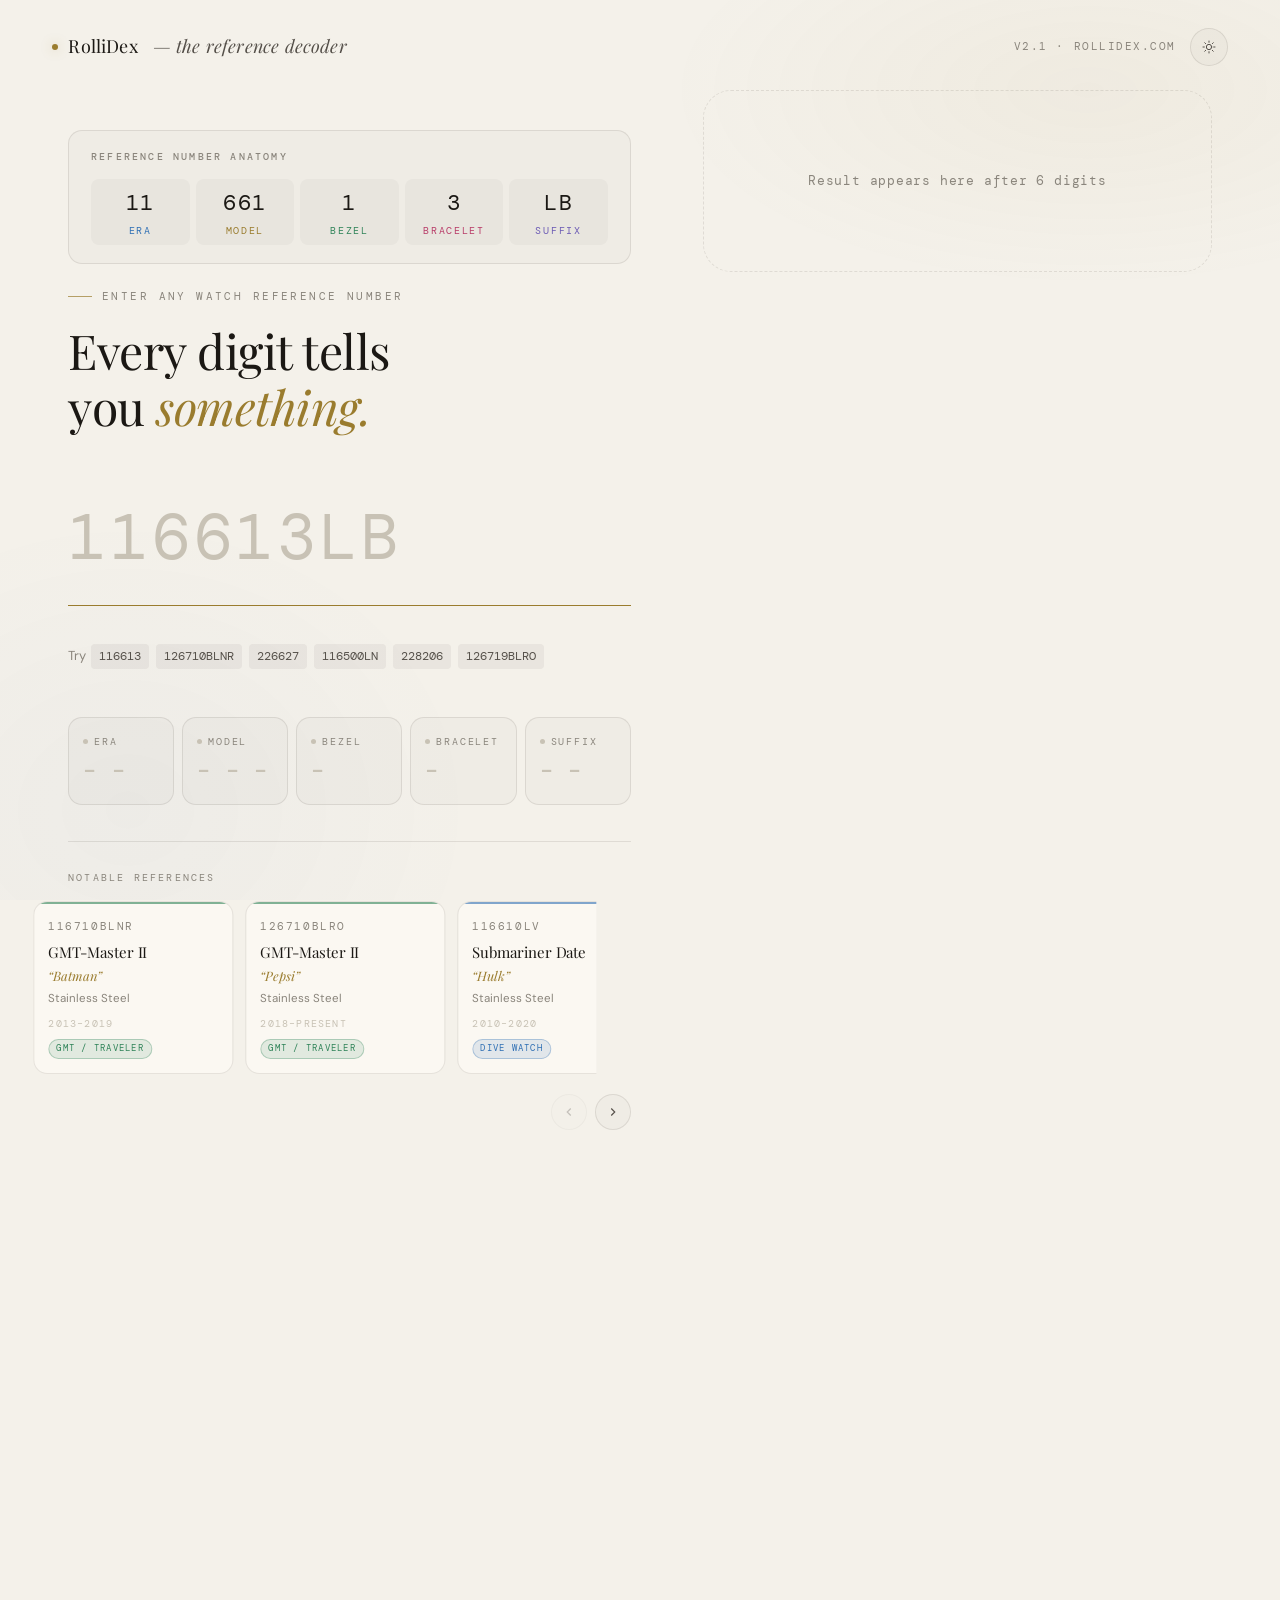
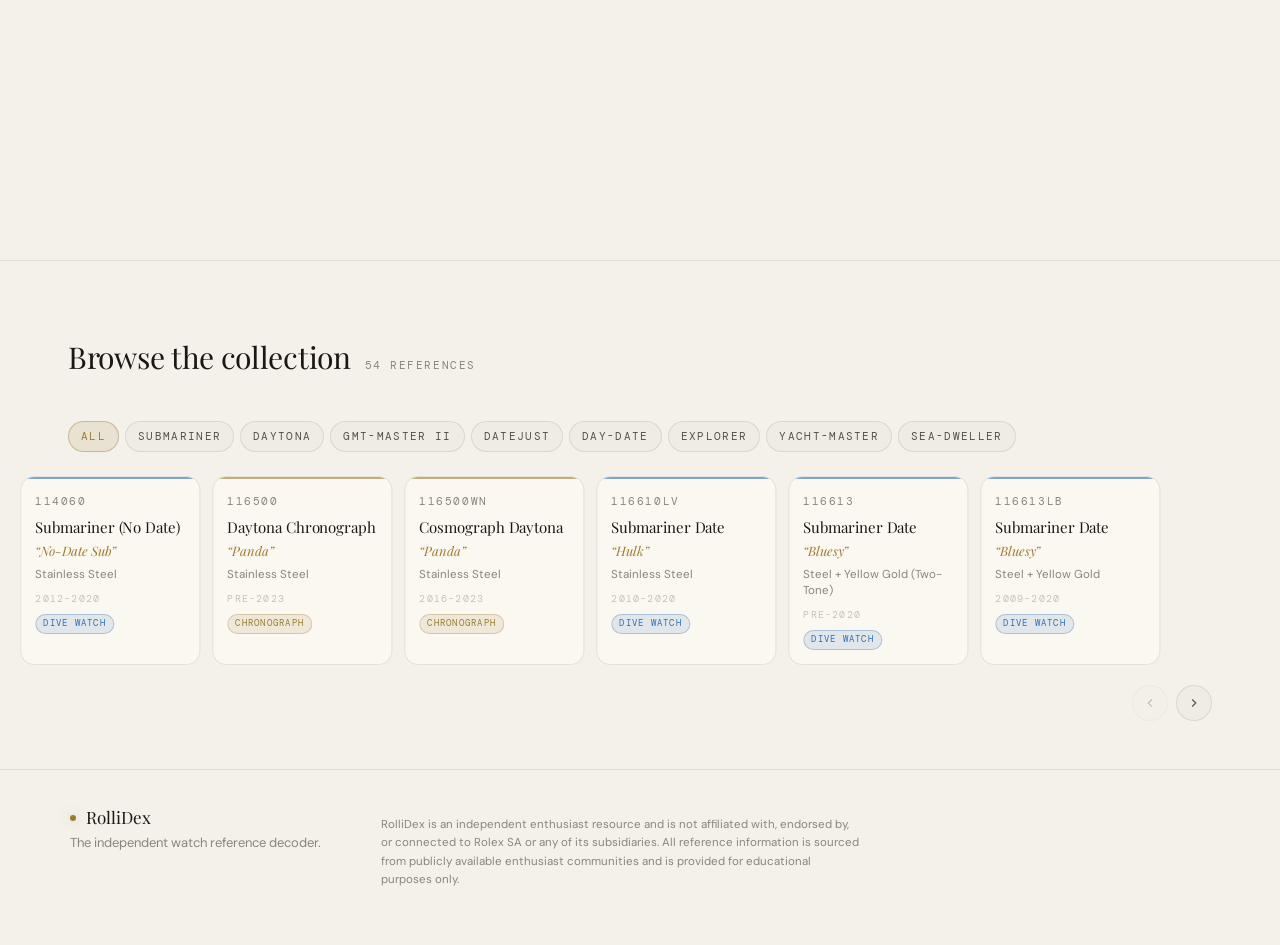
==== index.html @ 54ce5ae3 "Add catalog browse/detail dual-panel with animated transitions Tapping a card in the catalog now fad" ====
<!doctype html>
<!-- RolliDex v2.1 — rollidex.com -->
<html lang="en">
<head>
<meta charset="utf-8" />
<meta name="viewport" content="width=device-width, initial-scale=1.0, viewport-fit=cover" />
<title>RolliDex — Decode Any Watch Reference Number</title>
<meta name="description" content="An independent educational tool for decoding watch reference numbers. Enter any reference and decode every digit — model, era, bezel, bracelet — in plain English." />
<meta name="robots" content="index, follow" />
<link rel="preconnect" href="https://fonts.googleapis.com" />
<link rel="preconnect" href="https://fonts.gstatic.com" crossorigin />
<link href="https://fonts.googleapis.com/css2?family=Playfair+Display:ital,wght@0,400;0,500;1,400&family=DM+Sans:wght@400;500;600&family=DM+Mono:wght@400;500&display=swap" rel="stylesheet" />
<style>
/* ─────────────────────────────────────────────────────────────────────
   TOKENS  —  dark by default, [data-theme="light"] overrides below
   ───────────────────────────────────────────────────────────────────── */
:root{
  color-scheme: dark;
  --bg:#0D0D0D;
  --surface:#141414;
  --elevated:#1A1A1A;
  --hairline:rgba(255,255,255,0.06);
  --hairline-strong:rgba(255,255,255,0.12);
  --shade-soft:rgba(255,255,255,0.015);
  --shade-mute:rgba(255,255,255,0.04);
  --shade-card:rgba(255,255,255,0.02);
  --text:#F0EDE6;
  --text-dim:#A8A39A;
  --text-muted:#6C6862;
  --text-faint:#3A3833;
  --gold:#C9A84C;
  --gold-on-bg:#C9A84C;
  --gold-soft:rgba(201,168,76,0.6);
  --gold-veil:rgba(201,168,76,0.05);
  --veil-cool:rgba(74,144,217,0.04);
  --veil-shift:transparent;
  --selection-bg:rgba(201,168,76,0.30);
  --scrim:rgba(0,0,0,0.6);
  --autofill-bg:#0D0D0D;
  --partial-bg:rgba(201,168,76,0.06);
  --shadow-card:0 1px 0 rgba(255,255,255,0.04) inset, 0 20px 60px -20px rgba(0,0,0,0.6);

  --era:#4A90D9;
  --model:#C9A84C;
  --bezel:#4CAF82;
  --bracelet:#D4537E;
  --suffix:#9B8DD4;

  --r-sm:8px;
  --r-md:14px;
  --r-lg:22px;
  --r-xl:28px;

  --serif:'Playfair Display', Georgia, serif;
  --sans:'DM Sans', system-ui, -apple-system, sans-serif;
  --mono:'DM Mono', 'SF Mono', Menlo, monospace;

  --maxw:1240px;
}

/* Light theme — warm paper, museum-style. Same gold; just darker on light. */
[data-theme="light"]{
  color-scheme: light;
  --bg:#F4F1EA;
  --surface:#FBF8F2;
  --elevated:#FFFFFF;
  --hairline:rgba(40,32,20,0.10);
  --hairline-strong:rgba(40,32,20,0.22);
  --shade-soft:rgba(40,32,20,0.02);
  --shade-mute:rgba(40,32,20,0.05);
  --shade-card:rgba(40,32,20,0.03);
  --text:#1B1814;
  --text-dim:#55504A;
  --text-muted:#8A857C;
  --text-faint:#C8C2B5;
  --gold:#9A7C2E;
  --gold-on-bg:#9A7C2E;
  --gold-soft:rgba(154,124,46,0.35);
  --gold-veil:rgba(154,124,46,0.05);
  --veil-cool:rgba(40,80,160,0.03);
  --selection-bg:rgba(154,124,46,0.25);
  --scrim:rgba(20,15,8,0.35);
  --autofill-bg:#F4F1EA;
  --partial-bg:rgba(154,124,46,0.08);
  --shadow-card:0 1px 0 rgba(255,255,255,0.7) inset, 0 24px 64px -28px rgba(40,32,20,0.20);

  /* Tonally adjusted segment colors for AA contrast on warm paper */
  --era:#2F6FB4;
  --model:#9A7C2E;
  --bezel:#2F8358;
  --bracelet:#B83C68;
  --suffix:#6C5BB4;
}

/* Smooth crossfade between themes — but only on theme-driven properties */
html{
  transition: background-color 260ms ease;
}
body, .topbar, .stage, footer,
.input-row, .pill, .pill .pill-value, .pill .pill-tag,
.result-card, .rc-row, .rc-why, .rc-actions .btn, .rc-era-pill,
.acc-item, .acc-head, .acc-content .codes, .acc-content .codes > div,
.sheet, .sheet-scrim, .result-empty, .input-row .clear-btn,
.hint .ref-chip, .anatomy, .anatomy .seg{
  transition: background-color 260ms ease, color 260ms ease, border-color 260ms ease;
}

/* ─────────────────────────────────────────────────────────────────────
   RESET
   ───────────────────────────────────────────────────────────────────── */
*,*::before,*::after{box-sizing:border-box;}
html,body{margin:0;padding:0;}
html{background:var(--bg);}
body{
  font-family:var(--sans);
  font-size:16px;
  line-height:1.55;
  color:var(--text);
  background:var(--bg);
  -webkit-font-smoothing:antialiased;
  text-rendering:optimizeLegibility;
  min-height:100vh;
  min-height:100dvh;
  overflow-x:hidden;
}
button{font:inherit;color:inherit;background:none;border:0;cursor:pointer;padding:0;}
input{font:inherit;color:inherit;background:none;border:0;outline:0;}
input:-webkit-autofill{-webkit-text-fill-color:var(--text);-webkit-box-shadow:0 0 0 1000px var(--autofill-bg) inset;}
::selection{background:var(--selection-bg);color:var(--text);}

/* ─────────────────────────────────────────────────────────────────────
   PAGE CHROME
   ───────────────────────────────────────────────────────────────────── */
.shell{
  max-width:var(--maxw);
  margin:0 auto;
  padding:0 22px;
}
.topbar{
  display:flex;
  align-items:center;
  justify-content:space-between;
  padding:22px 22px 0;
  max-width:var(--maxw);
  margin:0 auto;
  animation:topbarDrop 500ms cubic-bezier(0.2,0.8,0.2,1) both;
}
@keyframes topbarDrop{
  from{transform:translateY(-40px);opacity:0;}
  to{transform:none;opacity:1;}
}
@media(prefers-reduced-motion:reduce){.topbar{animation:none;}}
.brand{
  display:flex;align-items:center;gap:10px;
  font-family:var(--serif);
  font-size:18px;
  letter-spacing:0.01em;
  color:var(--text);
}
.brand .dot{
  width:6px;height:6px;border-radius:50%;
  background:var(--gold);
  box-shadow:0 0 12px var(--gold-soft);
  animation:dotPulse 2s ease-in-out 600ms 2;
  cursor:default;
}
@keyframes dotPulse{
  0%,100%{box-shadow:0 0 12px var(--gold-soft);}
  50%{box-shadow:0 0 22px var(--gold-soft),0 0 40px rgba(201,168,76,0.2);}
}
.brand>span:not(.dot){
  animation:brandReveal 800ms ease 200ms both;
}
@keyframes brandReveal{
  from{letter-spacing:0.08em;opacity:0;}
  to{letter-spacing:0.01em;opacity:1;}
}
@media(prefers-reduced-motion:reduce){
  .brand .dot{animation:none;}
  .brand>span:not(.dot){animation:none;}
}
.brand em{font-style:italic;color:var(--text-dim);font-weight:400;}
.topbar .meta{
  font-family:var(--mono);
  font-size:11px;
  letter-spacing:0.14em;
  color:var(--text-muted);
  text-transform:uppercase;
  display:flex;
  align-items:center;
  gap:14px;
}

/* Theme toggle */
.theme-toggle{
  width:38px;height:38px;
  border-radius:99px;
  border:1px solid var(--hairline);
  display:flex;align-items:center;justify-content:center;
  color:var(--text-dim);
  background:var(--shade-soft);
  transition: color 200ms, border-color 200ms, background 200ms, transform 300ms;
  position:relative;
  overflow:hidden;
}
.theme-toggle:hover{color:var(--text);border-color:var(--hairline-strong);}
.theme-toggle:focus-visible{outline:1px solid var(--gold);outline-offset:2px;}
.theme-toggle svg{
  position:absolute;
  width:16px;height:16px;
  transition: opacity 240ms ease, transform 320ms cubic-bezier(.2,.7,.2,1);
}
.theme-toggle .sun{opacity:0;transform:rotate(-30deg) scale(0.6);}
.theme-toggle .moon{opacity:1;transform:rotate(0deg) scale(1);}
[data-theme="light"] .theme-toggle .sun{opacity:1;transform:rotate(0deg) scale(1);}
[data-theme="light"] .theme-toggle .moon{opacity:0;transform:rotate(30deg) scale(0.6);}

/* ─────────────────────────────────────────────────────────────────────
   HERO INPUT  — the only thing on screen at first
   ───────────────────────────────────────────────────────────────────── */
.hero{
  min-height:calc(100vh - 22px);
  min-height:calc(100dvh - 22px);
  display:flex;
  flex-direction:column;
  justify-content:center;
  padding:60px 22px 40px;
  max-width:var(--maxw);
  margin:0 auto;
  position:relative;
}

.eyebrow{
  font-family:var(--mono);
  font-size:11px;
  letter-spacing:0.22em;
  text-transform:uppercase;
  color:var(--text-muted);
  margin:0 0 18px;
  display:flex;align-items:center;gap:10px;
  animation:heroIn 500ms ease 150ms both;
}
.eyebrow::before{
  content:"";
  width:24px;height:1px;
  background:var(--gold);
  opacity:0.7;
}

.prompt{
  font-family:var(--serif);
  font-weight:400;
  font-size:clamp(28px,7vw,44px);
  line-height:1.15;
  letter-spacing:-0.01em;
  margin:0 0 36px;
  color:var(--text);
  max-width:18ch;
  animation:heroIn 600ms ease 300ms both;
}
.prompt em{
  font-style:italic;
  color:var(--gold);
}

/* The input itself */
.input-stage{
  position:relative;
  animation:heroFade 500ms ease 480ms both;
}
.input-row{
  display:flex;
  align-items:baseline;
  gap:14px;
  padding:18px 0 18px;
  border-bottom:1px solid var(--hairline-strong);
  transition:border-color 250ms ease;
  position:relative;
}
.input-row.is-focused{border-bottom-color:var(--gold);}
.input-row .ref-input{
  font-family:var(--mono);
  font-size:clamp(40px,11vw,68px);
  font-weight:400;
  letter-spacing:0.04em;
  width:100%;
  background:transparent;
  color:var(--text);
  caret-color:var(--gold);
  padding:0;
  text-transform:uppercase;
}
.input-row .ref-input::placeholder{
  color:var(--text-faint);
  letter-spacing:0.06em;
  opacity:1;
}
.input-row .clear-btn{
  font-family:var(--mono);
  font-size:11px;
  letter-spacing:0.14em;
  color:var(--text-muted);
  text-transform:uppercase;
  padding:8px 12px;
  border:1px solid var(--hairline);
  border-radius:999px;
  background:var(--shade-soft);
  transition:opacity 200ms ease, color 200ms ease, border-color 200ms ease, background 200ms ease;
  opacity:0;pointer-events:none;
  min-height:32px;
  white-space:nowrap;
}
.input-row .clear-btn.show{opacity:1;pointer-events:auto;}
.input-row .clear-btn:hover{color:var(--text);border-color:var(--hairline-strong);}

.hint{
  margin:14px 0 0;
  font-size:13px;
  color:var(--text-muted);
  animation:heroFade 400ms ease 620ms both;
}
.hint .ref-chip{
  font-family:var(--mono);
  font-size:12px;
  color:var(--text-dim);
  background:var(--shade-mute);
  padding:3px 8px;
  border-radius:4px;
  cursor:pointer;
  transition:background 200ms, color 200ms;
  margin:0 2px;
}
.hint .ref-chip:hover{color:var(--gold);background:var(--partial-bg);}

.parse-feedback{
  font-family:var(--mono);
  font-size:11px;
  color:var(--text-muted);
  text-align:right;
  min-height:18px;
  margin:6px 0 0;
  opacity:0;
  transition:opacity 200ms ease;
  letter-spacing:0.06em;
}
.parse-feedback.show{opacity:1;}
@media(max-width:560px){.parse-feedback{display:none;}}

/* ─────────────────────────────────────────────────────────────────────
   SEGMENT PILLS — light up as digits are typed
   ───────────────────────────────────────────────────────────────────── */
@keyframes heroIn{
  from{opacity:0;transform:translateY(14px);}
  to{opacity:1;transform:none;}
}
@keyframes heroFade{
  from{opacity:0;}
  to{opacity:1;}
}
@media(prefers-reduced-motion:reduce){
  .eyebrow,.prompt,.input-stage,.hint,.pills{animation:none;}
}
.pills{
  margin-top:40px;
  display:grid;
  grid-template-columns:repeat(5, minmax(0,1fr));
  gap:8px;
  animation:heroIn 500ms ease 750ms both;
}
.pill{
  --c:var(--text-muted);
  position:relative;
  text-align:left;
  padding:14px 12px 12px;
  border:1px solid var(--hairline);
  border-radius:var(--r-md);
  background:var(--shade-soft);
  min-height:74px;
  display:flex;
  flex-direction:column;
  justify-content:space-between;
  transition:border-color 300ms ease, background 300ms ease, transform 300ms ease;
  overflow:hidden;
}
.pill:focus-visible{outline:1px solid var(--gold);outline-offset:2px;}
.pill .pill-tag{
  font-family:var(--mono);
  font-size:9.5px;
  letter-spacing:0.18em;
  text-transform:uppercase;
  color:var(--text-muted);
  display:flex;align-items:center;gap:6px;
  transition:color 300ms;
}
.pill .pill-tag::before{
  content:"";
  width:5px;height:5px;border-radius:50%;
  background:var(--text-faint);
  transition:background 300ms, box-shadow 300ms;
}
.pill .pill-value{
  margin-top:10px;
  font-family:var(--mono);
  font-size:18px;
  font-weight:500;
  color:var(--text-faint);
  letter-spacing:0.06em;
  transition:color 300ms;
  line-height:1.1;
}
.pill .pill-decoded{
  margin-top:4px;
  font-size:11px;
  color:transparent;
  line-height:1.3;
  height:0;
  overflow:hidden;
  transition:opacity 250ms 80ms ease, height 250ms ease, color 250ms 80ms ease;
  opacity:0;
}
.pill.is-active{
  border-color:color-mix(in oklab, var(--c) 40%, transparent);
  background:color-mix(in oklab, var(--c) 7%, transparent);
}
.pill.is-active .pill-tag{color:var(--c);}
.pill.is-active .pill-tag::before{
  background:var(--c);
  box-shadow:0 0 10px color-mix(in oklab, var(--c) 70%, transparent);
}
.pill.is-active .pill-value{color:var(--text);}
.pill.is-active .pill-decoded{
  opacity:1;
  color:var(--text-dim);
  height:28px;
}
.pill.is-unknown .pill-value{color:#c66;}
.pill.is-unknown .pill-decoded{color:#c66;}

/* Active-glow accent stripe */
.pill::after{
  content:"";
  position:absolute;
  left:0;right:0;bottom:0;
  height:2px;
  background:var(--c);
  transform:scaleX(0);
  transform-origin:left center;
  transition:transform 350ms cubic-bezier(.2,.7,.2,1);
  filter:blur(0.5px);
}
.pill.is-active::after{transform:scaleX(1);}
/* Soft glow behind accent stripe */
.pill::before{
  content:"";
  position:absolute;left:0;right:0;bottom:0;
  height:6px;
  background:var(--c);
  opacity:0;
  filter:blur(4px);
  transform:scaleX(0);
  transform-origin:left center;
  transition:transform 350ms cubic-bezier(0.2,0.7,0.2,1),opacity 350ms ease;
  pointer-events:none;
}
.pill.is-active::before{transform:scaleX(1);opacity:0.15;}
/* Shimmer on activation */
.pill.is-active{
  background-image:linear-gradient(105deg,transparent 35%,rgba(255,255,255,0.05) 50%,transparent 65%);
  background-size:300% 100%;
  animation:pillShimmer 700ms ease 1;
}
@keyframes pillShimmer{
  from{background-position:150% center;}
  to{background-position:-50% center;}
}
/* First-time bounce */
@keyframes pillBounce{
  0%{transform:scale(0.94);}
  60%{transform:scale(1.04);}
  100%{transform:scale(1.0);}
}
.pill-bounce{animation:pillBounce 320ms cubic-bezier(0.34,1.56,0.64,1);}
/* Unknown pulse */
@keyframes unknownPulse{
  0%,100%{border-color:rgba(204,102,102,0.3);}
  50%{border-color:rgba(204,102,102,0.7);}
}
.pill.is-unknown{animation:unknownPulse 2s ease-in-out infinite;}
/* Decoded text reveal */
@keyframes textReveal{
  from{clip-path:inset(0 100% 0 0);}
  to{clip-path:inset(0 0% 0 0);}
}
.pill.is-active .pill-decoded{animation:textReveal 350ms ease 100ms both;}
@media(prefers-reduced-motion:reduce){
  .pill-bounce{animation:none;}
  .pill.is-active{animation:none;background-image:none;}
  .pill.is-unknown{animation:none;}
  .pill.is-active .pill-decoded{animation:none;}
}

#pill-era{--c:var(--era);}
#pill-model{--c:var(--model);}
#pill-bezel{--c:var(--bezel);}
#pill-bracelet{--c:var(--bracelet);}
#pill-suffix{--c:var(--suffix);}

/* Tablet+ */
@media (min-width:560px){
  .pill{min-height:88px;padding:16px 14px 14px;}
  .pill .pill-tag{font-size:10px;}
  .pill .pill-value{font-size:22px;}
  .pill .pill-decoded{font-size:12px;}
}

/* Mobile: tighter columns OK */
@media (max-width:360px){
  .pills{gap:6px;}
  .pill{padding:12px 9px 10px;min-height:68px;}
  .pill .pill-value{font-size:16px;}
}

/* Scroll cue under pills */
.scroll-cue{
  margin-top:40px;
  display:flex;
  align-items:center;
  justify-content:center;
  gap:10px;
  font-family:var(--mono);
  font-size:11px;
  letter-spacing:0.18em;
  text-transform:uppercase;
  color:var(--text-muted);
  opacity:0;
  transition:opacity 400ms ease;
  pointer-events:none;
}
.scroll-cue.show{opacity:1;pointer-events:auto;}
.scroll-cue .arrow{
  width:1px;height:18px;
  background:var(--text-muted);
  position:relative;
}
.scroll-cue .arrow::after{
  content:"";
  position:absolute;
  bottom:-1px;left:-3px;
  width:7px;height:7px;
  border-right:1px solid var(--text-muted);
  border-bottom:1px solid var(--text-muted);
  transform:rotate(45deg);
}

/* ─────────────────────────────────────────────────────────────────────
   RESULT CARD — the second screen
   ───────────────────────────────────────────────────────────────────── */
.result-wrap{
  max-width:var(--maxw);
  margin:0 auto;
  padding:24px 22px 24px;
  position:relative;
}
.result-card{
  background:var(--surface);
  border:1px solid var(--hairline);
  border-radius:var(--r-xl);
  padding:28px 24px 26px;
  position:relative;
  box-shadow:var(--shadow-card);
  opacity:0;
  transform:translateY(28px);
  transition:opacity 480ms ease, transform 480ms cubic-bezier(.2,.7,.2,1);
  pointer-events:none;
  overflow:hidden;
}
.result-card.show{
  opacity:1;
  transform:translateY(0) scale(1.0);
  pointer-events:auto;
}
.result-card::after{
  content:"";
  position:absolute;top:0;bottom:0;left:0;
  width:2px;
  background:rgba(201,168,76,0.3);
  transform:scaleY(0);
  transform-origin:top center;
  transition:transform 400ms ease 200ms;
  pointer-events:none;
}
.result-card.show::after{transform:scaleY(1);}
.result-card::before{
  content:"";
  position:absolute;
  inset:0;
  background:radial-gradient(120% 80% at 100% 0%, rgba(201,168,76,0.06), transparent 50%);
  pointer-events:none;
}
/* Vintage card (5513) — warm amber sepia tones */
.result-card.rc-vintage{
  background:color-mix(in oklab, #B8943C 6%, var(--surface));
  border-color:rgba(184,148,60,0.3);
}
.result-card.rc-vintage::after{background:rgba(184,148,60,0.5);}
.result-card.rc-vintage .rc-title{font-family:var(--serif);font-style:italic;}
.rc-vintage-badge{
  display:inline-flex;align-items:center;gap:6px;
  font-family:var(--mono);font-size:10px;font-weight:500;
  letter-spacing:0.1em;text-transform:uppercase;
  color:#B8943C;border:1px solid rgba(184,148,60,0.35);
  border-radius:99px;padding:3px 10px;margin-bottom:12px;
}
/* CROWN easter egg */
.rc-crown-egg{display:flex;flex-direction:column;align-items:center;text-align:center;padding:12px 8px 4px;}
.rc-crown-icon{
  font-size:52px;line-height:1;margin-bottom:16px;
  animation:crownRise 600ms cubic-bezier(0.2,0.8,0.2,1) both;
}
@keyframes crownRise{
  from{transform:scale(0.5) translateY(20px);opacity:0;}
  to{transform:scale(1) translateY(0);opacity:1;}
}
/* Era accordion row highlight */
.acc-content .codes .k.era-highlight{
  color:var(--era);
  background:color-mix(in oklab, var(--era) 12%, var(--shade-card));
  font-weight:600;
  border-right-color:color-mix(in oklab, var(--era) 30%, var(--hairline));
  transition:background 250ms ease, color 250ms ease;
}
.acc-content .codes .v.era-highlight-v{
  color:var(--era);
  transition:color 250ms ease;
}
/* ── Variant picker ──────────────────────────────────────────────────── */
.variant-picker{
  background:var(--surface);
  border:1px solid var(--hairline);
  border-radius:var(--r-xl);
  padding:24px;
  max-width:var(--maxw);
  margin:0 auto;
  box-shadow:var(--shadow-card);
  animation:variantPickerIn 350ms cubic-bezier(0.2,0.8,0.2,1) both;
  position:relative;
  z-index:1;
}
@keyframes variantPickerIn{
  from{opacity:0;transform:translateY(16px) scale(0.98);}
  to{opacity:1;transform:none;}
}
.vp-head{margin-bottom:16px;}
.vp-model-name{
  font-family:var(--serif);
  font-size:clamp(22px,5vw,32px);
  color:var(--text);
  margin-bottom:4px;
}
.vp-category{
  font-family:var(--mono);
  font-size:11px;
  letter-spacing:0.18em;
  text-transform:uppercase;
  color:var(--gold);
}
.vp-prompt{
  font-size:13px;
  color:var(--text-muted);
  margin-bottom:16px;
  font-family:var(--mono);
  letter-spacing:0.06em;
}
.vp-chips{display:flex;flex-direction:column;gap:8px;}
.vp-chip{
  display:flex;align-items:center;gap:14px;
  padding:14px 18px;
  border:1px solid var(--hairline);
  border-radius:var(--r-md);
  background:var(--shade-soft);
  cursor:pointer;
  transition:background 200ms,border-color 200ms,transform 150ms;
  text-align:left;
  width:100%;
}
.vp-chip:hover{background:var(--shade-mute);border-color:var(--hairline-strong);transform:translateX(4px);}
.vp-chip:active{transform:translateX(2px);}
.vp-chip .vp-swatch{width:24px;height:24px;border-radius:50%;border:1px solid rgba(255,255,255,0.15);flex-shrink:0;}
.vp-chip .vp-suffix{font-family:var(--mono);font-size:14px;color:var(--gold);min-width:52px;letter-spacing:0.06em;}
.vp-chip .vp-label{font-size:15px;color:var(--text);flex:1;}
.vp-chip .vp-community{font-family:var(--serif);font-style:italic;font-size:14px;color:var(--text-dim);}
.vp-chip .vp-arrow{color:var(--text-muted);font-size:16px;}
/* ── Search suggestions dropdown ─────────────────────────────────────── */
.search-suggestions{
  position:absolute;
  top:calc(100% + 8px);
  left:0;right:0;
  background:var(--elevated);
  border:1px solid var(--hairline-strong);
  border-radius:var(--r-md);
  box-shadow:0 8px 32px rgba(0,0,0,0.4);
  z-index:50;
  max-height:320px;
  overflow-y:auto;
  animation:suggestIn 200ms ease both;
}
@keyframes suggestIn{
  from{opacity:0;transform:translateY(-8px);}
  to{opacity:1;transform:none;}
}
.suggestion-item{
  display:flex;align-items:center;gap:14px;
  padding:12px 18px;
  cursor:pointer;
  border-bottom:1px solid var(--hairline);
  transition:background 150ms;
}
.suggestion-item:last-child{border-bottom:none;}
.suggestion-item:hover{background:var(--shade-mute);}
.suggestion-ref{font-family:var(--mono);font-size:14px;color:var(--gold);min-width:100px;letter-spacing:0.06em;}
.suggestion-name{font-size:14px;color:var(--text);flex:1;}
.suggestion-community{font-family:var(--serif);font-style:italic;font-size:13px;color:var(--text-dim);}
.suggestion-category{font-family:var(--mono);font-size:10px;letter-spacing:0.14em;text-transform:uppercase;color:var(--text-muted);}
.suggestion-section{
  padding:8px 18px 4px;
  font-family:var(--mono);font-size:10px;
  letter-spacing:0.18em;text-transform:uppercase;
  color:var(--text-muted);
  background:var(--shade-card);
  border-bottom:1px solid var(--hairline);
}
/* ── Carousel Base ───────────────────────────────────────────────────── */
.carousel-wrap{position:relative;}
.carousel-track{
  display:flex;gap:12px;
  overflow-x:auto;
  scroll-snap-type:x mandatory;
  scroll-behavior:smooth;
  -webkit-overflow-scrolling:touch;
  scrollbar-width:none;
  padding-bottom:4px;
}
.carousel-track::-webkit-scrollbar{display:none;}
.carousel-nav{display:none;gap:8px;margin-top:16px;justify-content:flex-end;}
@media(min-width:560px){.carousel-nav{display:flex;}}
.carousel-btn{
  width:36px;height:36px;border-radius:50%;
  border:1px solid var(--hairline);background:var(--shade-soft);
  color:var(--text-dim);display:flex;align-items:center;justify-content:center;
  transition:background 200ms,color 200ms,border-color 200ms;cursor:pointer;
}
.carousel-btn:hover{background:var(--shade-mute);color:var(--text);border-color:var(--hairline-strong);}
.carousel-btn:disabled{opacity:0.3;cursor:default;}
/* ── Watch Card ─────────────────────────────────────────────────────── */
.watch-card{
  scroll-snap-align:start;flex-shrink:0;width:180px;
  background:var(--surface);border:1px solid var(--hairline);
  border-radius:var(--r-md);padding:16px 14px 14px;
  cursor:pointer;
  transition:border-color 250ms,background 250ms,transform 200ms;
  position:relative;overflow:hidden;
}
.watch-card:hover{
  border-color:color-mix(in oklab, var(--gold) 40%, transparent);
  background:var(--elevated);transform:translateY(-2px);
}
.watch-card:active{transform:translateY(0);}
.watch-card::before{
  content:"";position:absolute;top:0;left:0;right:0;height:2px;
  background:var(--card-color,var(--gold));opacity:0.6;
}
.wc-ref{font-family:var(--mono);font-size:11px;letter-spacing:0.14em;color:var(--text-muted);margin-bottom:8px;text-transform:uppercase;}
.wc-name{font-family:var(--serif);font-size:15px;color:var(--text);line-height:1.25;margin-bottom:6px;letter-spacing:-0.005em;}
.wc-community{font-family:var(--serif);font-style:italic;font-size:13px;color:var(--gold);margin-bottom:8px;line-height:1.2;}
.wc-material{font-size:11.5px;color:var(--text-muted);line-height:1.4;}
.wc-era{font-family:var(--mono);font-size:10px;letter-spacing:0.12em;color:var(--text-faint);margin-top:8px;text-transform:uppercase;}
.wc-badge{
  display:inline-block;font-family:var(--mono);font-size:9px;
  letter-spacing:0.14em;text-transform:uppercase;
  padding:2px 7px;border-radius:99px;margin-top:8px;
  background:color-mix(in oklab, var(--card-color,var(--gold)) 12%, transparent);
  color:var(--card-color,var(--gold));
  border:1px solid color-mix(in oklab, var(--card-color,var(--gold)) 30%, transparent);
}
.featured-card{width:200px;}
.catalog-card{width:180px;}
/* ── Featured carousel ───────────────────────────────────────────────── */
.featured-section{margin-top:36px;padding-top:28px;border-top:1px solid var(--hairline);}
.featured-header{display:flex;align-items:center;justify-content:space-between;margin-bottom:16px;}
.featured-eyebrow{font-family:var(--mono);font-size:10px;letter-spacing:0.22em;text-transform:uppercase;color:var(--text-muted);}
/* ── Related carousel (inside result card) ───────────────────────────── */
.related-section{padding:20px 24px 24px;border-top:1px solid var(--hairline);margin-top:4px;}
.related-header{margin-bottom:14px;}
.related-eyebrow{font-family:var(--mono);font-size:10px;letter-spacing:0.22em;text-transform:uppercase;color:var(--text-muted);}
/* ── Catalog section ─────────────────────────────────────────────────── */
.catalog-section{border-top:1px solid var(--hairline);padding:48px 0;min-height:320px;}
.catalog-panel{opacity:1;transform:translateY(0);transition:opacity 300ms ease,transform 300ms ease;}
.catalog-panel.hidden-out{opacity:0;transform:translateY(-12px);pointer-events:none;}
.catalog-detail{opacity:0;transform:translateY(16px);transition:opacity 350ms ease,transform 350ms ease;}
.catalog-detail.visible-in{opacity:1;transform:translateY(0);}
.catalog-detail-head{margin-bottom:20px;}
.catalog-back-btn{display:inline-flex;align-items:center;gap:8px;font-family:var(--mono);font-size:11px;letter-spacing:0.16em;text-transform:uppercase;color:var(--text-muted);padding:8px 0;border:none;background:none;cursor:pointer;transition:color 200ms;}
.catalog-back-btn:hover{color:var(--gold);}
.catalog-back-btn svg{transition:transform 200ms;}
.catalog-back-btn:hover svg{transform:translateX(-3px);}
.catalog-detail-card{background:var(--surface);border:1px solid var(--hairline);border-radius:var(--r-xl);padding:28px 24px 26px;position:relative;box-shadow:var(--shadow-card);overflow:hidden;}
.catalog-detail-card::before{content:"";position:absolute;inset:0;background:radial-gradient(120% 80% at 100% 0%,rgba(201,168,76,0.06),transparent 50%);pointer-events:none;}
.catalog-header{margin-bottom:24px;}
.catalog-title-row{display:flex;align-items:baseline;gap:14px;margin-bottom:16px;}
.catalog-title{font-family:var(--serif);font-weight:400;font-size:clamp(22px,4vw,30px);color:var(--text);letter-spacing:-0.01em;}
.catalog-count{font-family:var(--mono);font-size:11px;letter-spacing:0.14em;color:var(--text-muted);text-transform:uppercase;}
.catalog-filters{display:flex;flex-wrap:wrap;gap:6px;}
.filter-chip{
  font-family:var(--mono);font-size:11px;letter-spacing:0.12em;text-transform:uppercase;
  padding:6px 12px;border:1px solid var(--hairline);border-radius:99px;
  color:var(--text-dim);background:var(--shade-soft);cursor:pointer;transition:all 200ms;
}
.filter-chip:hover{border-color:var(--hairline-strong);color:var(--text);}
.filter-chip.active{
  background:color-mix(in oklab, var(--gold) 12%, transparent);
  border-color:color-mix(in oklab, var(--gold) 40%, transparent);
  color:var(--gold);
}
/* Auto-scroll tracks — overflow hidden, transform-controlled */
.auto-scroll-track{overflow:hidden !important;scroll-snap-type:none !important;}
.auto-scroll-track .watch-card{flex-shrink:0;white-space:normal;}
.result-grip{
  display:none;
  width:36px;height:4px;
  border-radius:99px;
  background:rgba(255,255,255,0.12);
  margin:0 auto 16px;
}

.rc-head{
  display:flex;
  align-items:flex-start;
  justify-content:space-between;
  gap:14px;
  margin-bottom:18px;
  position:relative;
}
.rc-ref{
  font-family:var(--mono);
  font-size:12px;
  letter-spacing:0.16em;
  color:var(--text-muted);
  text-transform:uppercase;
}
.rc-era-pill{
  font-family:var(--mono);
  font-size:10px;
  letter-spacing:0.16em;
  text-transform:uppercase;
  color:var(--era);
  padding:5px 10px;
  border:1px solid color-mix(in oklab, var(--era) 35%, transparent);
  border-radius:99px;
  background:color-mix(in oklab, var(--era) 8%, transparent);
  white-space:nowrap;
}
.rc-title{
  font-family:var(--serif);
  font-weight:400;
  font-size:clamp(30px, 7vw, 44px);
  line-height:1.05;
  letter-spacing:-0.01em;
  margin:0 0 4px;
}
.rc-category{
  font-family:var(--mono);
  font-size:11px;
  letter-spacing:0.18em;
  text-transform:uppercase;
  color:var(--gold);
  margin:0 0 22px;
}

.rc-rows{
  display:flex;
  flex-direction:column;
  border-top:1px solid var(--hairline);
}
.rc-row{
  display:grid;
  grid-template-columns:24px 1fr auto;
  align-items:center;
  gap:14px;
  padding:14px 0;
  border-bottom:1px solid var(--hairline);
}
.rc-row .ic{
  width:22px;height:22px;
  color:var(--text-dim);
  display:flex;align-items:center;justify-content:center;
}
.rc-row .lbl{
  font-family:var(--mono);
  font-size:11px;
  letter-spacing:0.16em;
  text-transform:uppercase;
  color:var(--text-muted);
}
.rc-row .val{
  font-size:15px;
  color:var(--text);
  text-align:right;
  font-weight:500;
}
.rc-row .val small{
  display:block;
  font-weight:400;
  color:var(--text-muted);
  font-size:12px;
  margin-top:2px;
}
.ceramic-swatch{
  display:inline-block;
  width:10px;height:10px;
  border-radius:50%;
  vertical-align:middle;
  margin-right:6px;
  border:1px solid rgba(255,255,255,0.15);
}

.rc-why{
  background:transparent;
  border:none;
  border-left:3px solid rgba(201,168,76,0.35);
  border-radius:0;
  padding:0 0 0 16px;
  margin-top:24px;
  animation:fadeInWhy 500ms ease 600ms both;
}
@keyframes fadeInWhy{from{opacity:0;}to{opacity:1;}}
@media(prefers-reduced-motion:reduce){.rc-why{animation:none;}}
.rc-why .lbl{
  font-family:var(--mono);
  font-size:10px;
  letter-spacing:0.2em;
  text-transform:uppercase;
  color:var(--gold);
  display:block;
  margin-bottom:6px;
}
.rc-why .lbl::before{
  content:"";
  display:inline-block;
  width:5px;height:5px;border-radius:50%;
  background:var(--gold);
  margin-right:8px;
  vertical-align:middle;
}
.rc-why p{margin:0;font-size:15px;line-height:1.55;color:var(--text-dim);}

.rc-actions{
  margin-top:18px;
  display:flex;
  gap:8px;
  justify-content:flex-end;
}
.rc-actions .btn{
  font-family:var(--mono);
  font-size:11px;
  letter-spacing:0.16em;
  text-transform:uppercase;
  padding:10px 14px;
  border:1px solid var(--hairline);
  border-radius:99px;
  color:var(--text-dim);
  min-height:36px;
  transition:color 200ms, border-color 200ms, background 200ms;
}
.rc-actions .btn:hover{color:var(--text);border-color:var(--hairline-strong);background:var(--shade-card);}
.rc-actions .btn.primary{color:var(--gold);border-color:color-mix(in oklab, var(--gold) 40%, transparent);}
.rc-actions .btn.primary:hover{background:color-mix(in oklab, var(--gold) 10%, transparent);}

/* Partial-match notice */
.rc-partial{
  margin:0 0 14px;
  padding:10px 12px;
  background:var(--partial-bg);
  border:1px solid color-mix(in oklab, var(--gold) 30%, transparent);
  border-radius:var(--r-sm);
  font-size:13px;
  color:var(--gold);
}
.rc-partial::before{content:"⚡ ";opacity:0.8;}

/* Empty result placeholder */
.result-empty{
  text-align:center;
  padding:40px 20px;
  color:var(--text-muted);
  font-size:13px;
  border:1px dashed var(--hairline);
  border-radius:var(--r-xl);
  font-family:var(--mono);
  letter-spacing:0.06em;
}

/* ─────────────────────────────────────────────────────────────────────
   LEARN — the quiet third section
   ───────────────────────────────────────────────────────────────────── */
.learn{
  max-width:var(--maxw);
  margin:0 auto;
  padding:32px 22px 80px;
  opacity:0;
  transition:opacity 600ms ease;
}
.learn.visible{opacity:1;}
.learn-intro{
  text-align:center;
  padding:24px 0 28px;
  border-top:1px solid var(--hairline);
}
.learn-intro .eyebrow{
  justify-content:center;
  margin-bottom:14px;
}
.learn-intro .eyebrow::before{display:none;}
.learn-intro h3{
  font-family:var(--serif);
  font-weight:400;
  font-size:clamp(22px,4.5vw,30px);
  line-height:1.25;
  margin:0 auto;
  max-width:24ch;
  color:var(--text);
  letter-spacing:-0.01em;
}
.learn-intro h3 em{color:var(--gold);font-style:italic;}

.acc{
  margin-top:18px;
  border-top:1px solid var(--hairline);
}
.acc-item{
  border-bottom:1px solid var(--hairline);
}
.acc-head{
  width:100%;
  display:flex;
  align-items:center;
  justify-content:space-between;
  gap:16px;
  padding:20px 4px;
  text-align:left;
  min-height:64px;
}
.acc-head .lhs{
  display:flex;align-items:baseline;gap:14px;flex:1;min-width:0;
}
.acc-head .pos{
  font-family:var(--mono);
  font-size:11px;
  letter-spacing:0.18em;
  color:var(--text-muted);
  text-transform:uppercase;
  white-space:nowrap;
}
.acc-head .pos .swatch{
  display:inline-block;
  width:8px;height:8px;border-radius:50%;
  background:var(--c);
  margin-right:8px;
  vertical-align:middle;
}
.acc-head .name{
  font-family:var(--serif);
  font-size:20px;
  color:var(--text);
  letter-spacing:-0.005em;
}
.acc-head .chev{
  width:18px;height:18px;
  color:var(--text-muted);
  transition:transform 280ms ease;
  flex-shrink:0;
}
.acc-item[data-open="true"] .chev{transform:rotate(180deg);color:var(--gold);}

.acc-body{
  display:grid;
  grid-template-rows:0fr;
  transition:grid-template-rows 320ms ease;
}
.acc-item[data-open="true"] .acc-body{grid-template-rows:1fr;}
.acc-body > div{
  overflow:hidden;
  min-height:0;
}
.acc-content{
  padding:0 4px 22px;
  color:var(--text-dim);
  font-size:14.5px;
  line-height:1.55;
}
.acc-content p{margin:0 0 14px;}
.acc-content .codes{
  display:grid;
  grid-template-columns:auto 1fr;
  gap:0;
  margin-top:8px;
  border:1px solid var(--hairline);
  border-radius:var(--r-sm);
  overflow:hidden;
}
.acc-content .codes > div{
  padding:10px 14px;
  border-top:1px solid var(--hairline);
  display:flex;align-items:center;
}
.acc-content .codes > div:nth-child(-n+2){border-top:0;}
.acc-content .codes .k{
  font-family:var(--mono);
  font-size:13px;
  color:var(--text);
  background:var(--shade-card);
  border-right:1px solid var(--hairline);
  min-width:88px;
  letter-spacing:0.04em;
}
.acc-content .codes .v{font-size:13.5px;color:var(--text-dim);}

#acc-era{--c:var(--era);}
#acc-model{--c:var(--model);}
#acc-bezel{--c:var(--bezel);}
#acc-bracelet{--c:var(--bracelet);}
#acc-suffix{--c:var(--suffix);}

/* ─────────────────────────────────────────────────────────────────────
   PILL SHEET (bottom-sheet popover when a pill is tapped)
   ───────────────────────────────────────────────────────────────────── */
.sheet-scrim{
  position:fixed;inset:0;
  background:var(--scrim);
  opacity:0;
  pointer-events:none;
  transition:opacity 250ms ease;
  z-index:80;
  backdrop-filter:blur(2px);
  -webkit-backdrop-filter:blur(2px);
}
.sheet-scrim.open{opacity:1;pointer-events:auto;}

.sheet{
  position:fixed;
  left:0;right:0;bottom:0;
  background:var(--elevated);
  border-top-left-radius:var(--r-xl);
  border-top-right-radius:var(--r-xl);
  border-top:1px solid var(--hairline-strong);
  padding:14px 22px calc(28px + env(safe-area-inset-bottom));
  z-index:90;
  transform:translateY(105%);
  transition:transform 340ms cubic-bezier(.2,.7,.2,1);
  max-height:80vh;
  max-height:80dvh;
  overflow-y:auto;
}
.sheet.open{transform:translateY(0);}
.sheet .grip{
  width:38px;height:4px;border-radius:99px;
  background:var(--hairline-strong);
  margin:6px auto 16px;
}
.sheet-head{
  display:flex;align-items:center;gap:10px;
  margin-bottom:6px;
}
.sheet-head .swatch{
  width:8px;height:8px;border-radius:50%;
}
.sheet-head .tag{
  font-family:var(--mono);
  font-size:11px;
  letter-spacing:0.18em;
  text-transform:uppercase;
  color:var(--text-muted);
}
.sheet-title{
  font-family:var(--serif);
  font-size:28px;
  margin:0 0 4px;
  color:var(--text);
  letter-spacing:-0.01em;
}
.sheet-value{
  font-family:var(--mono);
  font-size:13px;
  color:var(--gold);
  letter-spacing:0.08em;
  margin:0 0 16px;
}
.sheet-body{
  font-size:14.5px;
  line-height:1.6;
  color:var(--text-dim);
  margin:0 0 14px;
}
.sheet-close{
  position:absolute;
  top:14px;right:18px;
  width:32px;height:32px;
  border-radius:50%;
  color:var(--text-muted);
  display:flex;align-items:center;justify-content:center;
  border:1px solid var(--hairline);
}

/* On desktop, the sheet becomes a centered modal */
@media (min-width:900px){
  .sheet{
    left:50%;right:auto;
    bottom:50%;
    transform:translate(-50%, calc(50% + 30px));
    width:min(440px, 92vw);
    border-radius:var(--r-xl);
    border:1px solid var(--hairline-strong);
    padding:28px 28px;
  }
  .sheet.open{transform:translate(-50%, 50%);}
  .sheet .grip{display:none;}
}

/* ─────────────────────────────────────────────────────────────────────
   FOOTER
   ───────────────────────────────────────────────────────────────────── */
footer{
  border-top:1px solid var(--hairline);
  padding:34px 22px 44px;
}
footer .inner{
  max-width:var(--maxw);
  margin:0 auto;
  display:grid;
  gap:18px;
  grid-template-columns:1fr;
}
.foot-brand{
  font-family:var(--serif);
  font-size:17px;
  display:flex;
  align-items:center;
  gap:10px;
}
.foot-brand .dot{
  width:6px;height:6px;border-radius:50%;background:var(--gold);
  box-shadow:0 0 12px var(--gold-soft);
}
.foot-tag{
  font-size:13px;color:var(--text-muted);margin-top:2px;
  max-width:32ch;line-height:1.5;
}
.disclaimer{
  font-size:11.5px;
  line-height:1.6;
  color:var(--text-muted);
  max-width:60ch;
  font-family:var(--sans);
}
@media (min-width:760px){
  footer .inner{
    grid-template-columns:auto 1fr;
    gap:60px;
    align-items:start;
  }
}

/* ─────────────────────────────────────────────────────────────────────
   DESKTOP LAYOUT — two columns
   ───────────────────────────────────────────────────────────────────── */
@media (min-width:900px){
  .topbar{padding:28px 32px 0;}
  .shell, .hero, .result-wrap, .learn, footer .inner{padding-left:48px;padding-right:48px;}

  .stage{
    display:grid;
    grid-template-columns:minmax(0,1.05fr) minmax(0,0.95fr);
    gap:72px;
    align-items:start;
    max-width:var(--maxw);
    margin:0 auto;
    padding:24px 48px 80px;
  }
  .stage .left{
    position:sticky;
    top:24px;
    padding-top:40px;
  }
  /* Override hero centering for desktop */
  .stage .hero{
    min-height:auto;
    padding:0;
    max-width:none;
    margin:0;
  }
  .stage .result-wrap{
    padding:0;
    max-width:none;
    margin:0;
  }
  .input-row .ref-input{font-size:64px;}
  .prompt{font-size:48px;max-width:14ch;}
  .pills{margin-top:48px;}
  .result-empty{padding:80px 24px;}

  /* The big anatomy strip — desktop only */
  .anatomy{
    margin-top:0;
    margin-bottom:24px;
    border:1px solid var(--hairline);
    border-radius:var(--r-md);
    padding:18px 22px;
    background:var(--shade-soft);
  }
  .anatomy h4{
    font-family:var(--mono);
    font-size:10px;
    font-weight:500;
    letter-spacing:0.22em;
    text-transform:uppercase;
    color:var(--text-muted);
    margin:0 0 14px;
  }
  .anatomy .row{
    display:flex;
    align-items:flex-end;
    gap:6px;
    font-family:var(--mono);
  }
  .anatomy .seg{
    flex:1;
    text-align:center;
    padding:6px 4px;
    border-radius:var(--r-sm);
    background:var(--shade-card);
  }
  .anatomy .seg .ch{font-size:22px;color:var(--text);letter-spacing:0.06em;}
  .anatomy .seg .nm{
    font-size:9.5px;
    letter-spacing:0.18em;
    color:var(--c);
    text-transform:uppercase;
    margin-top:4px;
  }
  .anatomy .seg.e{--c:var(--era);}
  .anatomy .seg.m{--c:var(--model);}
  .anatomy .seg.b{--c:var(--bezel);}
  .anatomy .seg.r{--c:var(--bracelet);}
  .anatomy .seg.s{--c:var(--suffix);}
  .anatomy .seg:nth-child(1){animation:segIn 400ms ease 200ms both;}
  .anatomy .seg:nth-child(2){animation:segIn 400ms ease 280ms both;}
  .anatomy .seg:nth-child(3){animation:segIn 400ms ease 360ms both;}
  .anatomy .seg:nth-child(4){animation:segIn 400ms ease 440ms both;}
  .anatomy .seg:nth-child(5){animation:segIn 400ms ease 520ms both;}
  @keyframes segIn{
    from{transform:translateX(-12px);opacity:0;}
    to{transform:none;opacity:1;}
  }
  @media(prefers-reduced-motion:reduce){
    .anatomy .seg{animation:none;}
  }
  .scroll-cue{display:none;}
}
@media (max-width:899px){
  .anatomy{display:none;}
}

/* Tablet — sub-desktop tweaks */
@media (min-width:560px) and (max-width:899px){
  .prompt{font-size:48px;max-width:16ch;}
  .input-row .ref-input{font-size:72px;}
}

/* ─────────────────────────────────────────────────────────────────────
   SUBTLE BACKGROUND VEIN (very faint vertical light)
   ───────────────────────────────────────────────────────────────────── */
.veil{position:fixed;inset:0;pointer-events:none;z-index:0;background:none;}
.veil::before{
  content:"";position:absolute;inset:0;
  background:radial-gradient(ellipse 60% 40% at 85% 10%, var(--gold-veil), transparent 55%);
  animation:veilBreath 8s ease-in-out infinite alternate;
}
.veil::after{
  content:"";position:absolute;inset:0;
  background:radial-gradient(ellipse 50% 60% at 10% 90%, var(--veil-cool), transparent 55%);
  animation:veilBreath 10s ease-in-out infinite alternate-reverse;
}
@keyframes veilBreath{
  from{opacity:0.6;transform:scale(1);}
  to{opacity:1;transform:scale(1.08);}
}
.veil-shift{
  position:absolute;inset:0;
  background:var(--veil-shift,transparent);
  transition:background 800ms ease;
  pointer-events:none;
}
@media(prefers-reduced-motion:reduce){
  .veil::before,.veil::after{animation:none;}
}
.shell, .stage, .topbar, footer{position:relative;z-index:1;}

/* Cursor blink — only when input is empty */
.input-row.is-empty .ref-input::placeholder{
  position:relative;
}
.cursor{
  display:inline-block;
  width:2px;
  height:1em;
  background:var(--gold);
  vertical-align:-0.12em;
  margin-left:2px;
  animation:blink 1s steps(2) infinite;
}
@keyframes blink{50%{opacity:0;}}

/* Community / enthusiast name */
.rc-community{
  font-family:var(--serif);
  font-style:italic;
  font-size:18px;
  color:var(--gold);
  margin:0 0 8px;
  letter-spacing:0.005em;
}
.rc-community em{
  font-style:italic;
  font-family:var(--serif);
}
.rc-copy-btn{
  font-size:11px;font-family:var(--mono);letter-spacing:0.1em;
  padding:6px 12px;height:30px;border-radius:99px;
  display:inline-flex;align-items:center;gap:6px;
  border:1px solid var(--hairline);color:var(--text-dim);
  transition:color 200ms,border-color 200ms,background 200ms;
}
.rc-copy-btn:hover{color:var(--text);border-color:var(--hairline-strong);}

/* Reduced motion */
@media (prefers-reduced-motion:reduce){
  *,*::before,*::after{transition-duration:0.01ms !important;animation-duration:0.01ms !important;}
}

</style>
</head>
<body>

<div class="veil" aria-hidden="true"><span class="veil-shift"></span></div>

<div class="topbar">
  <div class="brand"><span class="dot"></span><span>RolliDex</span><em>&nbsp;— the reference decoder</em></div>
  <div class="meta">
    <span class="meta-version">v2.1 · rollidex.com</span>
    <button class="theme-toggle" id="themeToggle" type="button" aria-label="Toggle light and dark mode" aria-pressed="false" title="Toggle theme">
      <svg class="moon" viewBox="0 0 24 24" fill="none" stroke="currentColor" stroke-width="1.5" aria-hidden="true"><path d="M20.5 14.5A8.5 8.5 0 1 1 9.5 3.5a7 7 0 0 0 11 11Z"/></svg>
      <svg class="sun" viewBox="0 0 24 24" fill="none" stroke="currentColor" stroke-width="1.5" stroke-linecap="round" aria-hidden="true"><circle cx="12" cy="12" r="4"/><path d="M12 3v2M12 19v2M3 12h2M19 12h2M5.6 5.6l1.4 1.4M17 17l1.4 1.4M5.6 18.4 7 17M17 7l1.4-1.4"/></svg>
    </button>
  </div>
</div>

<div class="stage">

  <!-- LEFT COLUMN (desktop) / TOP SECTION (mobile) -->
  <div class="left">
    <section class="hero" aria-labelledby="prompt">

      <!-- Desktop anatomy diagram (hidden on mobile) -->
      <div class="anatomy" aria-hidden="true">
        <h4>Reference number anatomy</h4>
        <div class="row">
          <div class="seg e"><div class="ch">11</div><div class="nm">Era</div></div>
          <div class="seg m"><div class="ch">661</div><div class="nm">Model</div></div>
          <div class="seg b"><div class="ch">1</div><div class="nm">Bezel</div></div>
          <div class="seg r"><div class="ch">3</div><div class="nm">Bracelet</div></div>
          <div class="seg s"><div class="ch">LB</div><div class="nm">Suffix</div></div>
        </div>
      </div>

      <p class="eyebrow">Enter any watch reference number</p>
      <h1 class="prompt" id="prompt">Every digit tells you <em>something.</em></h1>

      <div class="input-stage">
        <div class="input-row is-empty" id="inputRow">
          <input
            id="refInput"
            class="ref-input"
            type="text"
            inputmode="text"
            autocomplete="off"
            autocorrect="off"
            autocapitalize="characters"
            spellcheck="false"
            maxlength="20"
            placeholder="116613LB"
            aria-label="Reference number"
          />
          <button class="clear-btn" id="clearBtn" type="button" aria-label="Clear input">Clear</button>
          <div class="search-suggestions" id="searchSuggestions" hidden role="listbox"></div>
        </div>
        <div class="parse-feedback" id="parseFeedback" aria-live="polite"></div>
        <p class="hint">
          Try
          <button class="ref-chip" data-chip="116613" data-tooltip="Submariner Date · Two-Tone" type="button">116613</button>
          <button class="ref-chip" data-chip="126710BLNR" data-tooltip="GMT-Master II · Batman" type="button">126710BLNR</button>
          <button class="ref-chip" data-chip="226627" data-tooltip="Yacht-Master 42 · Titanium" type="button">226627</button>
          <button class="ref-chip" data-chip="116500LN" data-tooltip="Daytona · Steel Ceramic" type="button">116500LN</button>
          <button class="ref-chip" data-chip="228206" data-tooltip="Day-Date 40 · Platinum" type="button">228206</button>
          <button class="ref-chip" data-chip="126719BLRO" data-tooltip="GMT · Meteorite Pepsi" type="button">126719BLRO</button>
        </p>

        <div class="pills" id="pills" role="list">
          <button class="pill" id="pill-era" type="button" data-pill="era" role="listitem" aria-label="Era segment">
            <span class="pill-tag">Era</span>
            <span class="pill-value" data-value>– –</span>
            <span class="pill-decoded" data-decoded></span>
          </button>
          <button class="pill" id="pill-model" type="button" data-pill="model" role="listitem" aria-label="Model segment">
            <span class="pill-tag">Model</span>
            <span class="pill-value" data-value>– – –</span>
            <span class="pill-decoded" data-decoded></span>
          </button>
          <button class="pill" id="pill-bezel" type="button" data-pill="bezel" role="listitem" aria-label="Bezel segment">
            <span class="pill-tag">Bezel</span>
            <span class="pill-value" data-value>–</span>
            <span class="pill-decoded" data-decoded></span>
          </button>
          <button class="pill" id="pill-bracelet" type="button" data-pill="bracelet" role="listitem" aria-label="Bracelet segment">
            <span class="pill-tag">Bracelet</span>
            <span class="pill-value" data-value>–</span>
            <span class="pill-decoded" data-decoded></span>
          </button>
          <button class="pill" id="pill-suffix" type="button" data-pill="suffix" role="listitem" aria-label="Suffix segment">
            <span class="pill-tag">Suffix</span>
            <span class="pill-value" data-value>– –</span>
            <span class="pill-decoded" data-decoded></span>
          </button>
        </div>

        <div class="featured-section" id="featuredSection">
          <div class="featured-header">
            <span class="featured-eyebrow">Notable references</span>
          </div>
          <div class="carousel-wrap">
            <div class="carousel-track" id="featuredTrack"></div>
            <div class="carousel-nav">
              <button class="carousel-btn" id="featuredPrev" aria-label="Previous">
                <svg width="14" height="14" viewBox="0 0 24 24" fill="none" stroke="currentColor" stroke-width="2"><path d="M15 18l-6-6 6-6"/></svg>
              </button>
              <button class="carousel-btn" id="featuredNext" aria-label="Next">
                <svg width="14" height="14" viewBox="0 0 24 24" fill="none" stroke="currentColor" stroke-width="2"><path d="M9 18l6-6-6-6"/></svg>
              </button>
            </div>
          </div>
        </div>

        <div class="scroll-cue" id="scrollCue" aria-hidden="true">
          <span>Result below</span>
          <span class="arrow"></span>
        </div>

      </div>
    </section>
  </div>

  <!-- RIGHT COLUMN (desktop) / MIDDLE SECTION (mobile) -->
  <div class="right">
    <section class="result-wrap" id="resultWrap" aria-live="polite">
      <div class="result-card" id="resultCard" hidden></div>
      <div class="result-empty" id="resultEmpty">Result appears here after 6 digits</div>
    </section>
    <div class="variant-picker" id="variantPicker" hidden></div>
  </div>
</div>

<!-- LEARN — single column under everything on all sizes -->
<section class="learn" id="learn" aria-label="Learn the system">
  <div class="learn-intro">
    <p class="eyebrow">Optional</p>
    <h3>Want to understand the <em>full system?</em></h3>
  </div>

  <div class="acc" id="acc">
    <div class="acc-item" id="acc-era">
      <button class="acc-head" type="button" aria-expanded="false">
        <span class="lhs">
          <span class="pos"><span class="swatch"></span>Digits 1–2</span>
          <span class="name">Era</span>
        </span>
        <svg class="chev" viewBox="0 0 24 24" fill="none" stroke="currentColor" stroke-width="1.5" aria-hidden="true"><path d="M6 9l6 6 6-6"/></svg>
      </button>
      <div class="acc-body"><div><div class="acc-content">
        <p>The first two digits encode which generation a watch belongs to — the case proportions, movement family, and material catalog of its era.</p>
        <div class="codes">
          <div class="k">11</div><div class="v">2000s–2010s generation</div>
          <div class="k">12</div><div class="v">2020s generation (current)</div>
          <div class="k">14</div><div class="v">1980s–1990s vintage</div>
          <div class="k">16</div><div class="v">1990s–2000s transitional</div>
          <div class="k">22</div><div class="v">Premium / precious metal current</div>
        </div>
      </div></div></div>
    </div>

    <div class="acc-item" id="acc-model">
      <button class="acc-head" type="button" aria-expanded="false">
        <span class="lhs">
          <span class="pos"><span class="swatch"></span>Digits 3–5</span>
          <span class="name">Model</span>
        </span>
        <svg class="chev" viewBox="0 0 24 24" fill="none" stroke="currentColor" stroke-width="1.5" aria-hidden="true"><path d="M6 9l6 6 6-6"/></svg>
      </button>
      <div class="acc-body"><div><div class="acc-content">
        <p>The middle three digits identify the family — dive, GMT, dress, chronograph — and the specific size or movement variant within it.</p>
        <div class="codes">
          <div class="k">610</div><div class="v">Submariner Date</div>
          <div class="k">500</div><div class="v">Daytona</div>
          <div class="k">710</div><div class="v">GMT-Master II</div>
          <div class="k">233</div><div class="v">Datejust 36</div>
          <div class="k">334</div><div class="v">Datejust 41</div>
          <div class="k">238</div><div class="v">Day-Date 40</div>
          <div class="k">270</div><div class="v">Explorer</div>
        </div>
      </div></div></div>
    </div>

    <div class="acc-item" id="acc-bezel">
      <button class="acc-head" type="button" aria-expanded="false">
        <span class="lhs">
          <span class="pos"><span class="swatch"></span>Digit 6</span>
          <span class="name">Bezel</span>
        </span>
        <svg class="chev" viewBox="0 0 24 24" fill="none" stroke="currentColor" stroke-width="1.5" aria-hidden="true"><path d="M6 9l6 6 6-6"/></svg>
      </button>
      <div class="acc-body"><div><div class="acc-content">
        <p>A single digit tells you what's around the dial — and often what kind of watch you're looking at.</p>
        <div class="codes">
          <div class="k">0</div><div class="v">Smooth</div>
          <div class="k">1</div><div class="v">Rotating dive bezel</div>
          <div class="k">3</div><div class="v">Fluted</div>
          <div class="k">4</div><div class="v">Gem-set</div>
          <div class="k">5</div><div class="v">GMT bidirectional</div>
          <div class="k">6</div><div class="v">Tachymeter</div>
        </div>
      </div></div></div>
    </div>

    <div class="acc-item" id="acc-bracelet">
      <button class="acc-head" type="button" aria-expanded="false">
        <span class="lhs">
          <span class="pos"><span class="swatch"></span>Digit 7</span>
          <span class="name">Bracelet</span>
        </span>
        <svg class="chev" viewBox="0 0 24 24" fill="none" stroke="currentColor" stroke-width="1.5" aria-hidden="true"><path d="M6 9l6 6 6-6"/></svg>
      </button>
      <div class="acc-body"><div><div class="acc-content">
        <p>One digit covers the strap style and the metal it's made from.</p>
        <div class="codes">
          <div class="k">0</div><div class="v">Oyster, steel</div>
          <div class="k">1</div><div class="v">Jubilee, steel</div>
          <div class="k">3</div><div class="v">Oyster, two-tone</div>
          <div class="k">8</div><div class="v">Oyster, full yellow gold</div>
          <div class="k">9</div><div class="v">Oyster, white gold</div>
        </div>
      </div></div></div>
    </div>

    <div class="acc-item" id="acc-suffix">
      <button class="acc-head" type="button" aria-expanded="false">
        <span class="lhs">
          <span class="pos"><span class="swatch"></span>After digits</span>
          <span class="name">Suffix</span>
        </span>
        <svg class="chev" viewBox="0 0 24 24" fill="none" stroke="currentColor" stroke-width="1.5" aria-hidden="true"><path d="M6 9l6 6 6-6"/></svg>
      </button>
      <div class="acc-body"><div><div class="acc-content">
        <p>Letters following the digits describe the bezel insert — ceramic color combinations, sometimes with collector nicknames attached.</p>
        <div class="codes">
          <div class="k">LN</div><div class="v">Black ceramic bezel</div>
          <div class="k">LV</div><div class="v">Green ceramic bezel</div>
          <div class="k">LB</div><div class="v">Blue ceramic bezel</div>
          <div class="k">BLNR</div><div class="v">Black/blue — “Batman”</div>
          <div class="k">BLRO</div><div class="v">Black/red — “Pepsi”</div>
          <div class="k">CHNR</div><div class="v">Chocolate/black — “Rootbeer”</div>
        </div>
      </div></div></div>
    </div>
  </div>
</section>

<section class="catalog-section" id="catalogSection">
  <div class="shell">

    <!-- PANEL A: Browse mode (default visible) -->
    <div class="catalog-panel" id="catalogPanel">
      <div class="catalog-header">
        <div class="catalog-title-row">
          <h2 class="catalog-title">Browse the collection</h2>
          <span class="catalog-count" id="catalogCount"></span>
        </div>
        <div class="catalog-filters" id="catalogFilters"></div>
      </div>
      <div class="carousel-wrap">
        <div class="carousel-track" id="catalogTrack"></div>
        <div class="carousel-nav">
          <button class="carousel-btn" id="catalogPrev" aria-label="Previous">
            <svg width="14" height="14" viewBox="0 0 24 24" fill="none" stroke="currentColor" stroke-width="2"><path d="M15 18l-6-6 6-6"/></svg>
          </button>
          <button class="carousel-btn" id="catalogNext" aria-label="Next">
            <svg width="14" height="14" viewBox="0 0 24 24" fill="none" stroke="currentColor" stroke-width="2"><path d="M9 18l6-6-6-6"/></svg>
          </button>
        </div>
      </div>
    </div>

    <!-- PANEL B: Watch detail (hidden by default) -->
    <div class="catalog-detail" id="catalogDetail" hidden>
      <div class="catalog-detail-head">
        <button class="catalog-back-btn" id="catalogBack" type="button" aria-label="Back to collection">
          <svg width="14" height="14" viewBox="0 0 24 24" fill="none" stroke="currentColor" stroke-width="1.5"><path d="M19 12H5M12 5l-7 7 7 7"/></svg>
          Browse collection
        </button>
      </div>
      <div class="catalog-detail-card" id="catalogDetailCard"></div>
    </div>

  </div>
</section>

<footer>
  <div class="inner">
    <div>
      <div class="foot-brand"><span class="dot"></span>RolliDex</div>
      <p class="foot-tag">The independent watch reference decoder.</p>
    </div>
    <p class="disclaimer">
      RolliDex is an independent enthusiast resource and is not affiliated with, endorsed by, or connected to Rolex SA or any of its subsidiaries. All reference information is sourced from publicly available enthusiast communities and is provided for educational purposes only.
    </p>
  </div>
</footer>

<!-- Bottom-sheet popover for pill explanations -->
<div class="sheet-scrim" id="sheetScrim" aria-hidden="true"></div>
<aside class="sheet" id="sheet" role="dialog" aria-modal="true" aria-labelledby="sheetTitle" hidden>
  <div class="grip"></div>
  <button class="sheet-close" id="sheetClose" type="button" aria-label="Close">
    <svg viewBox="0 0 24 24" width="16" height="16" fill="none" stroke="currentColor" stroke-width="1.5"><path d="M6 6l12 12M18 6l-12 12"/></svg>
  </button>
  <div class="sheet-head"><span class="swatch" id="sheetSwatch"></span><span class="tag" id="sheetTag">Era</span></div>
  <h2 class="sheet-title" id="sheetTitle">—</h2>
  <p class="sheet-value" id="sheetValue"></p>
  <p class="sheet-body" id="sheetBody"></p>
</aside>

<script>
/* ─────────────────────────────────────────────────────────────────────
   THEME  —  resolved before paint (inline at top of body) to prevent FOUC
   This block also runs before DOMContentLoaded so the right theme is applied
   before the user sees anything.
   ───────────────────────────────────────────────────────────────────── */
function applyTheme(t){
  document.documentElement.setAttribute("data-theme", t);
  const btn = document.getElementById("themeToggle");
  if(btn){
    btn.setAttribute("aria-pressed", t === "light" ? "true" : "false");
    btn.setAttribute("aria-label", t === "light" ? "Switch to dark mode" : "Switch to light mode");
    btn.setAttribute("title", t === "light" ? "Switch to dark mode" : "Switch to light mode");
  }
}
function initTheme(){
  let saved = null;
  try{ saved = localStorage.getItem("rollidex-theme"); }catch(e){}
  const sysLight = window.matchMedia && window.matchMedia("(prefers-color-scheme: light)").matches;
  applyTheme(saved || (sysLight ? "light" : "dark"));
}
initTheme();

/* ─────────────────────────────────────────────────────────────────────
   REFERENCE DATA  (single-file: inlined)
   ───────────────────────────────────────────────────────────────────── */
const REF = {
  era:{
    "14":{label:"1980s–1990s Generation",years:"approx. 1980–1995",note:"Classic vintage era. Matte dials, tritium lume, and original bracelet designs."},
    "16":{label:"1990s–2000s Generation",years:"approx. 1990–2005",note:"Transitional era. Aluminum bezels, tritium then SuperLuminova lume, Cal. 3135 movements. Covers refs like 16610 Kermit, 16713 Root Beer, and 16520 Zenith Daytona."},
    "11":{label:"2000s–2010s Generation",years:"approx. 2000–2019",note:"Transitional era introducing ceramic bezels and updated movements."},
    "12":{label:"2020s Generation (Current)",years:"2020–present",note:"Latest generation with updated case proportions, improved luminescence, and modern calibers."},
    "22":{label:"Day-Date 40 Generation",years:"2015–present",note:"Introduced the Day-Date 40mm case with Cal. 3255 and the Chronergy escapement. Precious metal only."}
  },
  model:{
    "1002":{name:"Rolex Reference",material:null,era:null,category:"Rolex",significance:"Identified reference. Specifications being compiled."},
    "1016":{name:"Explorer",material:null,era:null,category:"Explorer",significance:"Identified reference. Specifications being compiled."},
    "1019":{name:"Milgauss",material:null,era:null,category:"Milgauss",significance:"Identified reference. Specifications being compiled."},
    "1500":{name:"Date",material:null,era:null,category:"Date",significance:"Identified reference. Specifications being compiled."},
    "1501":{name:"Date",material:null,era:null,category:"Date",significance:"Identified reference. Specifications being compiled."},
    "1503":{name:"Date",material:null,era:null,category:"Date",significance:"Identified reference. Specifications being compiled."},
    "1505":{name:"Date",material:null,era:null,category:"Date",significance:"Identified reference. Specifications being compiled."},
    "1507":{name:"Date",material:null,era:null,category:"Date",significance:"Identified reference. Specifications being compiled."},
    "1525":{name:"Date",material:null,era:null,category:"Date",significance:"Identified reference. Specifications being compiled."},
    "1600":{name:"Rolex Reference",material:null,era:null,category:"Rolex",significance:"Identified reference. Specifications being compiled."},
    "1601":{name:"Rolex Reference",material:null,era:null,category:"Rolex",significance:"Identified reference. Specifications being compiled."},
    "1603":{name:"Rolex Reference",material:null,era:null,category:"Rolex",significance:"Identified reference. Specifications being compiled."},
    "1625":{name:"Rolex Reference",material:null,era:null,category:"Rolex",significance:"Identified reference. Specifications being compiled."},
    "1655":{name:"Explorer",material:null,era:null,category:"Explorer",significance:"Identified reference. Specifications being compiled."},
    "1665":{name:"Sea-Dweller",material:null,era:null,category:"Sea-Dweller",significance:"Identified reference. Specifications being compiled."},
    "1675":{name:"GMT-Master",material:null,era:null,category:"GMT-Master",significance:"Identified reference. Specifications being compiled."},
    "1680":{name:"Submariner",material:null,era:null,category:"Submariner",significance:"Identified reference. Specifications being compiled."},
    "1686":{name:"Yacht-Master 31",material:null,era:null,category:"Yacht-Master 31",significance:"Identified reference. Specifications being compiled."},
    "1696":{name:"Yacht-Master 29",material:null,era:null,category:"Yacht-Master 29",significance:"Identified reference. Specifications being compiled."},
    "1782":{name:"Datejust 31",material:null,era:null,category:"Datejust 31",significance:"Identified reference. Specifications being compiled."},
    "1791":{name:"Lady-Datejust",material:null,era:null,category:"Lady-Datejust",significance:"Identified reference. Specifications being compiled."},
    "1800":{name:"Rolex Reference",material:null,era:null,category:"Rolex",significance:"Identified reference. Specifications being compiled."},
    "1802":{name:"Rolex Reference",material:null,era:null,category:"Rolex",significance:"Identified reference. Specifications being compiled."},
    "1803":{name:"Rolex Reference",material:null,era:null,category:"Rolex",significance:"Identified reference. Specifications being compiled."},
    "1804":{name:"Rolex Reference",material:null,era:null,category:"Rolex",significance:"Identified reference. Specifications being compiled."},
    "1806":{name:"Rolex Reference",material:null,era:null,category:"Rolex",significance:"Identified reference. Specifications being compiled."},
    "1807":{name:"Rolex Reference",material:null,era:null,category:"Rolex",significance:"Identified reference. Specifications being compiled."},
    "4000":{name:"Rolex Reference",material:null,era:null,category:"Rolex",significance:"Identified reference. Specifications being compiled."},
    "4012":{name:"Cellini",material:null,era:null,category:"Cellini",significance:"Identified reference. Specifications being compiled."},
    "4014":{name:"Cellini",material:null,era:null,category:"Cellini",significance:"Identified reference. Specifications being compiled."},
    "4015":{name:"Cellini",material:null,era:null,category:"Cellini",significance:"Identified reference. Specifications being compiled."},
    "4016":{name:"Cellini",material:null,era:null,category:"Cellini",significance:"Identified reference. Specifications being compiled."},
    "4017":{name:"Cellini",material:null,era:null,category:"Cellini",significance:"Identified reference. Specifications being compiled."},
    "4031":{name:"Cellini",material:null,era:null,category:"Cellini",significance:"Identified reference. Specifications being compiled."},
    "4101":{name:"Rolex Reference",material:null,era:null,category:"Rolex",significance:"Identified reference. Specifications being compiled."},
    "4102":{name:"Rolex Reference",material:null,era:null,category:"Rolex",significance:"Identified reference. Specifications being compiled."},
    "4103":{name:"Rolex Reference",material:null,era:null,category:"Rolex",significance:"Identified reference. Specifications being compiled."},
    "4110":{name:"Rolex Reference",material:null,era:null,category:"Rolex",significance:"Identified reference. Specifications being compiled."},
    "4111":{name:"Rolex Reference",material:null,era:null,category:"Rolex",significance:"Identified reference. Specifications being compiled."},
    "4112":{name:"Rolex Reference",material:null,era:null,category:"Rolex",significance:"Identified reference. Specifications being compiled."},
    "4126":{name:"Cellini",material:null,era:null,category:"Cellini",significance:"Identified reference. Specifications being compiled."},
    "4127":{name:"Cellini",material:null,era:null,category:"Cellini",significance:"Identified reference. Specifications being compiled."},
    "4151":{name:"Cellini",material:null,era:null,category:"Cellini",significance:"Identified reference. Specifications being compiled."},
    "4153":{name:"Cellini",material:null,era:null,category:"Cellini",significance:"Identified reference. Specifications being compiled."},
    "4232":{name:"Rolex Reference",material:null,era:null,category:"Rolex",significance:"Identified reference. Specifications being compiled."},
    "4233":{name:"Rolex Reference",material:null,era:null,category:"Rolex",significance:"Identified reference. Specifications being compiled."},
    "4312":{name:"Cellini",material:null,era:null,category:"Cellini",significance:"Identified reference. Specifications being compiled."},
    "4313":{name:"Cellini",material:null,era:null,category:"Cellini",significance:"Identified reference. Specifications being compiled."},
    "4315":{name:"Cellini",material:null,era:null,category:"Cellini",significance:"Identified reference. Specifications being compiled."},
    "4316":{name:"Cellini",material:null,era:null,category:"Cellini",significance:"Identified reference. Specifications being compiled."},
    "4342":{name:"Cellini",material:null,era:null,category:"Cellini",significance:"Identified reference. Specifications being compiled."},
    "4344":{name:"Cellini",material:null,era:null,category:"Cellini",significance:"Identified reference. Specifications being compiled."},
    "4360":{name:"Cellini",material:null,era:null,category:"Cellini",significance:"Identified reference. Specifications being compiled."},
    "4400":{name:"Rolex Reference",material:null,era:null,category:"Rolex",significance:"Identified reference. Specifications being compiled."},
    "4467":{name:"Datejust",material:null,era:null,category:"Datejust",significance:"Identified reference. Specifications being compiled."},
    "4499":{name:"Air-King",material:null,era:null,category:"Air-King",significance:"Identified reference. Specifications being compiled."},
    "4609":{name:"Cellini",material:null,era:null,category:"Cellini",significance:"Identified reference. Specifications being compiled."},
    "4611":{name:"Cellini",material:null,era:null,category:"Cellini",significance:"Identified reference. Specifications being compiled."},
    "4620":{name:"Cellini",material:null,era:null,category:"Cellini",significance:"Identified reference. Specifications being compiled."},
    "4912":{name:"Cellini",material:null,era:null,category:"Cellini",significance:"Identified reference. Specifications being compiled."},
    "4925":{name:"Air-King",material:null,era:null,category:"Air-King",significance:"Identified reference. Specifications being compiled."},
    "5038":{name:"Cellini",material:null,era:null,category:"Cellini",significance:"Identified reference. Specifications being compiled."},
    "5072":{name:"Cellini",material:null,era:null,category:"Cellini",significance:"Identified reference. Specifications being compiled."},
    "5100":{name:"Rolex Reference",material:null,era:null,category:"Rolex",significance:"Identified reference. Specifications being compiled."},
    "5112":{name:"Rolex Reference",material:null,era:null,category:"Rolex",significance:"Identified reference. Specifications being compiled."},
    "5240":{name:"Rolex Reference",material:null,era:null,category:"Rolex",significance:"Identified reference. Specifications being compiled."},
    "5241":{name:"Rolex Reference",material:null,era:null,category:"Rolex",significance:"Identified reference. Specifications being compiled."},
    "5242":{name:"Rolex Reference",material:null,era:null,category:"Rolex",significance:"Identified reference. Specifications being compiled."},
    "5243":{name:"Rolex Reference",material:null,era:null,category:"Rolex",significance:"Identified reference. Specifications being compiled."},
    "5244":{name:"Rolex Reference",material:null,era:null,category:"Rolex",significance:"Identified reference. Specifications being compiled."},
    "5310":{name:"Rolex Reference",material:null,era:null,category:"Rolex",significance:"Identified reference. Specifications being compiled."},
    "5330":{name:"Rolex Reference",material:null,era:null,category:"Rolex",significance:"Identified reference. Specifications being compiled."},
    "5440":{name:"Rolex Reference",material:null,era:null,category:"Rolex",significance:"Identified reference. Specifications being compiled."},
    "5441":{name:"Rolex Reference",material:null,era:null,category:"Rolex",significance:"Identified reference. Specifications being compiled."},
    "5442":{name:"Rolex Reference",material:null,era:null,category:"Rolex",significance:"Identified reference. Specifications being compiled."},
    "5500":{name:"Air-King",material:null,era:null,category:"Air-King",significance:"Identified reference. Specifications being compiled."},
    "5508":{name:"Rolex Reference",material:null,era:null,category:"Rolex",significance:"Identified reference. Specifications being compiled."},
    "5510":{name:"Rolex Reference",material:null,era:null,category:"Rolex",significance:"Identified reference. Specifications being compiled."},
    "5512":{name:"Rolex Reference",material:null,era:null,category:"Rolex",significance:"Identified reference. Specifications being compiled."},
    "5513":{name:"Rolex Reference",material:null,era:null,category:"Rolex",significance:"Identified reference. Specifications being compiled."},
    "5514":{name:"Rolex Reference",material:null,era:null,category:"Rolex",significance:"Identified reference. Specifications being compiled."},
    "5517":{name:"Rolex Reference",material:null,era:null,category:"Rolex",significance:"Identified reference. Specifications being compiled."},
    "5700":{name:"Rolex Reference",material:null,era:null,category:"Rolex",significance:"Identified reference. Specifications being compiled."},
    "6062":{name:"Rolex Reference",material:null,era:null,category:"Rolex",significance:"Identified reference. Specifications being compiled."},
    "6105":{name:"Explorer",material:null,era:null,category:"Explorer",significance:"Identified reference. Specifications being compiled."},
    "6200":{name:"Daytona (Manual Wind)",material:null,era:null,category:"Daytona (Manual Wind)",significance:"Identified reference. Specifications being compiled."},
    "6202":{name:"Daytona (Manual Wind)",material:null,era:null,category:"Daytona (Manual Wind)",significance:"Identified reference. Specifications being compiled."},
    "6204":{name:"Submariner",material:null,era:null,category:"Submariner",significance:"Identified reference. Specifications being compiled."},
    "6205":{name:"Daytona (Manual Wind)",material:null,era:null,category:"Daytona (Manual Wind)",significance:"Identified reference. Specifications being compiled."},
    "6236":{name:"Daytona (Manual Wind)",material:null,era:null,category:"Daytona (Manual Wind)",significance:"Identified reference. Specifications being compiled."},
    "6238":{name:"Daytona (Manual Wind)",material:null,era:null,category:"Daytona (Manual Wind)",significance:"Identified reference. Specifications being compiled."},
    "6239":{name:"Daytona (Manual Wind)",material:null,era:null,category:"Daytona (Manual Wind)",significance:"Identified reference. Specifications being compiled."},
    "6240":{name:"Daytona (Manual Wind)",material:null,era:null,category:"Daytona (Manual Wind)",significance:"Identified reference. Specifications being compiled."},
    "6241":{name:"Daytona (Manual Wind)",material:null,era:null,category:"Daytona (Manual Wind)",significance:"Identified reference. Specifications being compiled."},
    "6262":{name:"Daytona (Manual Wind)",material:null,era:null,category:"Daytona (Manual Wind)",significance:"Identified reference. Specifications being compiled."},
    "6263":{name:"Daytona (Manual Wind)",material:null,era:null,category:"Daytona (Manual Wind)",significance:"Identified reference. Specifications being compiled."},
    "6264":{name:"Daytona (Manual Wind)",material:null,era:null,category:"Daytona (Manual Wind)",significance:"Identified reference. Specifications being compiled."},
    "6265":{name:"Daytona (Manual Wind)",material:null,era:null,category:"Daytona (Manual Wind)",significance:"Identified reference. Specifications being compiled."},
    "6298":{name:"Explorer II",material:null,era:null,category:"Explorer II",significance:"Identified reference. Specifications being compiled."},
    "6309":{name:"Explorer",material:null,era:null,category:"Explorer",significance:"Identified reference. Specifications being compiled."},
    "6350":{name:"Explorer",material:null,era:null,category:"Explorer",significance:"Identified reference. Specifications being compiled."},
    "6426":{name:"Rolex Reference",material:null,era:null,category:"Rolex",significance:"Identified reference. Specifications being compiled."},
    "6510":{name:"Rolex Reference",material:null,era:null,category:"Rolex",significance:"Identified reference. Specifications being compiled."},
    "6511":{name:"Rolex Reference",material:null,era:null,category:"Rolex",significance:"Identified reference. Specifications being compiled."},
    "6530":{name:"Rolex Reference",material:null,era:null,category:"Rolex",significance:"Identified reference. Specifications being compiled."},
    "6534":{name:"Rolex Reference",material:null,era:null,category:"Rolex",significance:"Identified reference. Specifications being compiled."},
    "6535":{name:"Rolex Reference",material:null,era:null,category:"Rolex",significance:"Identified reference. Specifications being compiled."},
    "6536":{name:"Rolex Reference",material:null,era:null,category:"Rolex",significance:"Identified reference. Specifications being compiled."},
    "6537":{name:"Rolex Reference",material:null,era:null,category:"Rolex",significance:"Identified reference. Specifications being compiled."},
    "6538":{name:"Submariner",material:null,era:null,category:"Submariner",significance:"Identified reference. Specifications being compiled."},
    "6541":{name:"Milgauss",material:null,era:null,category:"Milgauss",significance:"Identified reference. Specifications being compiled."},
    "6542":{name:"GMT-Master",material:null,era:null,category:"GMT-Master",significance:"Identified reference. Specifications being compiled."},
    "6543":{name:"Milgauss",material:null,era:null,category:"Milgauss",significance:"Identified reference. Specifications being compiled."},
    "6552":{name:"Air-King",material:null,era:null,category:"Air-King",significance:"Identified reference. Specifications being compiled."},
    "6610":{name:"Explorer",material:null,era:null,category:"Explorer",significance:"Identified reference. Specifications being compiled."},
    "6611":{name:"Rolex Reference",material:null,era:null,category:"Rolex",significance:"Identified reference. Specifications being compiled."},
    "6612":{name:"Rolex Reference",material:null,era:null,category:"Rolex",significance:"Identified reference. Specifications being compiled."},
    "6613":{name:"Rolex Reference",material:null,era:null,category:"Rolex",significance:"Identified reference. Specifications being compiled."},
    "6671":{name:"Rolex Reference",material:null,era:null,category:"Rolex",significance:"Identified reference. Specifications being compiled."},
    "6672":{name:"Rolex Reference",material:null,era:null,category:"Rolex",significance:"Identified reference. Specifications being compiled."},
    "6693":{name:"Rolex Reference",material:null,era:null,category:"Rolex",significance:"Identified reference. Specifications being compiled."},
    "6916":{name:"Ladies Date / Ladies Datejust",material:null,era:null,category:"Ladies Date / Ladies Datejust",significance:"Identified reference. Specifications being compiled."},
    "6917":{name:"Ladies Date / Ladies Datejust",material:null,era:null,category:"Ladies Date / Ladies Datejust",significance:"Identified reference. Specifications being compiled."},
    "6919":{name:"Ladies Date / Ladies Datejust",material:null,era:null,category:"Ladies Date / Ladies Datejust",significance:"Identified reference. Specifications being compiled."},
    "8088":{name:"Rolex Reference",material:null,era:null,category:"Rolex",significance:"Identified reference. Specifications being compiled."},
    "8115":{name:"Rolex Reference",material:null,era:null,category:"Rolex",significance:"Identified reference. Specifications being compiled."},
    "8171":{name:"Rolex Reference",material:null,era:null,category:"Rolex",significance:"Identified reference. Specifications being compiled."},
    "8201":{name:"Deepsea",material:null,era:null,category:"Deepsea",significance:"Identified reference. Specifications being compiled."},
    "10065":{name:"Deepsea",material:null,era:null,category:"Deepsea",significance:"Identified reference. Specifications being compiled."},
    "11626":{name:"Datejust 36",material:"Platinum",era:"See specifications",category:"Datejust 36",significance:"Reference identified from catalogue data. Full specifications being researched."},
    "11650":{name:"Daytona Cosmograph",material:"Stainless Steel",era:"See specifications",category:"Daytona Cosmograph",significance:"Reference identified from catalogue data. Full specifications being researched."},
    "11660":{name:"Rolex Reference",material:null,era:null,category:"Rolex",significance:"Identified reference. Specifications being compiled."},
    "11661":{name:"Rolex Reference",material:null,era:null,category:"Rolex",significance:"Identified reference. Specifications being compiled."},
    "11671":{name:"GMT-Master II",material:null,era:null,category:"GMT-Master II",significance:"Identified reference. Specifications being compiled."},
    "12633":{name:"Datejust 41",material:"Stainless Steel & Yellow Gold (Rolesor)",era:"See specifications",category:"Datejust 41",significance:"Reference identified from catalogue data. Full specifications being researched."},
    "12660":{name:"Rolex Reference",material:null,era:null,category:"Rolex",significance:"Identified reference. Specifications being compiled."},
    "12662":{name:"Rolex Reference",material:null,era:null,category:"Rolex",significance:"Identified reference. Specifications being compiled."},
    "12671":{name:"GMT-Master II",material:null,era:null,category:"GMT-Master II",significance:"Identified reference. Specifications being compiled."},
    "13660":{name:"Rolex Reference",material:null,era:null,category:"Rolex",significance:"Identified reference. Specifications being compiled."},
    "14000":{name:"Air-King",material:"Stainless Steel",era:"See specifications",category:"Air-King",significance:"Reference identified from catalogue data. Full specifications being researched."},
    "14010":{name:"Air-King",material:"Stainless Steel",era:"See specifications",category:"Air-King",significance:"Reference identified from catalogue data. Full specifications being researched."},
    "14060":{name:"Submariner",material:"Stainless Steel",era:"See specifications",category:"Submariner",significance:"Reference identified from catalogue data. Full specifications being researched."},
    "14203":{name:"Oyster Perpetual",material:"Stainless Steel & Yellow Gold (Rolesor)",era:"See specifications",category:"Oyster Perpetual",significance:"Reference identified from catalogue data. Full specifications being researched."},
    "14208":{name:"Oyster Perpetual",material:"18k Yellow Gold",era:"See specifications",category:"Oyster Perpetual",significance:"Reference identified from catalogue data. Full specifications being researched."},
    "14233":{name:"Oyster Perpetual",material:"Stainless Steel & Yellow Gold (Rolesor)",era:"See specifications",category:"Oyster Perpetual",significance:"Reference identified from catalogue data. Full specifications being researched."},
    "14238":{name:"Oyster Perpetual",material:"18k Yellow Gold",era:"See specifications",category:"Oyster Perpetual",significance:"Reference identified from catalogue data. Full specifications being researched."},
    "14270":{name:"Explorer",material:"Stainless Steel",era:"See specifications",category:"Explorer",significance:"Reference identified from catalogue data. Full specifications being researched."},
    "15000":{name:"Date",material:"Stainless Steel",era:"See specifications",category:"Date",significance:"Reference identified from catalogue data. Full specifications being researched."},
    "15010":{name:"Date",material:"Stainless Steel",era:"See specifications",category:"Date",significance:"Reference identified from catalogue data. Full specifications being researched."},
    "15013":{name:"Date",material:"Stainless Steel & Yellow Gold (Rolesor)",era:"See specifications",category:"Date",significance:"Reference identified from catalogue data. Full specifications being researched."},
    "15027":{name:"Date",material:null,era:null,category:"Date",significance:"Identified reference. Specifications being compiled."},
    "15037":{name:"Date",material:null,era:null,category:"Date",significance:"Identified reference. Specifications being compiled."},
    "15038":{name:"Date",material:"18k Yellow Gold",era:"See specifications",category:"Date",significance:"Reference identified from catalogue data. Full specifications being researched."},
    "15053":{name:"Date",material:"Stainless Steel & Yellow Gold (Rolesor)",era:"See specifications",category:"Date",significance:"Reference identified from catalogue data. Full specifications being researched."},
    "15200":{name:"Date",material:"Stainless Steel",era:"See specifications",category:"Date",significance:"Reference identified from catalogue data. Full specifications being researched."},
    "15210":{name:"Date",material:"Stainless Steel",era:"See specifications",category:"Date",significance:"Reference identified from catalogue data. Full specifications being researched."},
    "15223":{name:"Date",material:"Stainless Steel & Yellow Gold (Rolesor)",era:"See specifications",category:"Date",significance:"Reference identified from catalogue data. Full specifications being researched."},
    "15238":{name:"Date",material:"18k Yellow Gold",era:"See specifications",category:"Date",significance:"Reference identified from catalogue data. Full specifications being researched."},
    "16000":{name:"Datejust",material:"Stainless Steel",era:"See specifications",category:"Datejust",significance:"Reference identified from catalogue data. Full specifications being researched."},
    "16013":{name:"Datejust",material:"Stainless Steel & Yellow Gold (Rolesor)",era:"See specifications",category:"Datejust",significance:"Reference identified from catalogue data. Full specifications being researched."},
    "16014":{name:"Datejust",material:"Stainless Steel & White Gold (Rolesor)",era:"See specifications",category:"Datejust",significance:"Reference identified from catalogue data. Full specifications being researched."},
    "16018":{name:"Datejust",material:"18k Yellow Gold",era:"See specifications",category:"Datejust",significance:"Reference identified from catalogue data. Full specifications being researched."},
    "16030":{name:"Datejust",material:"Stainless Steel",era:"See specifications",category:"Datejust",significance:"Reference identified from catalogue data. Full specifications being researched."},
    "16078":{name:"Datejust",material:"18k Yellow Gold",era:"See specifications",category:"Datejust",significance:"Reference identified from catalogue data. Full specifications being researched."},
    "16200":{name:"Datejust",material:"Stainless Steel",era:"See specifications",category:"Datejust",significance:"Reference identified from catalogue data. Full specifications being researched."},
    "16203":{name:"Datejust",material:"Stainless Steel & Yellow Gold (Rolesor)",era:"See specifications",category:"Datejust",significance:"Reference identified from catalogue data. Full specifications being researched."},
    "16220":{name:"Datejust",material:"Stainless Steel",era:"See specifications",category:"Datejust",significance:"Reference identified from catalogue data. Full specifications being researched."},
    "16233":{name:"Datejust",material:"Stainless Steel & Yellow Gold (Rolesor)",era:"See specifications",category:"Datejust",significance:"Reference identified from catalogue data. Full specifications being researched."},
    "16234":{name:"Datejust",material:"Stainless Steel & White Gold (Rolesor)",era:"See specifications",category:"Datejust",significance:"Reference identified from catalogue data. Full specifications being researched."},
    "16238":{name:"Datejust",material:"18k Yellow Gold",era:"See specifications",category:"Datejust",significance:"Reference identified from catalogue data. Full specifications being researched."},
    "16248":{name:"Datejust",material:"18k Yellow Gold",era:"See specifications",category:"Datejust",significance:"Reference identified from catalogue data. Full specifications being researched."},
    "16250":{name:"Datejust",material:"Stainless Steel",era:"See specifications",category:"Datejust",significance:"Reference identified from catalogue data. Full specifications being researched."},
    "16263":{name:"Rolex Reference",material:null,era:null,category:"Rolex",significance:"Identified reference. Specifications being compiled."},
    "16264":{name:"Rolex Reference",material:null,era:null,category:"Rolex",significance:"Identified reference. Specifications being compiled."},
    "16364":{name:"Datejust",material:"Stainless Steel & White Gold (Rolesor)",era:"See specifications",category:"Datejust",significance:"Reference identified from catalogue data. Full specifications being researched."},
    "16518":{name:"Rolex Reference",material:null,era:null,category:"Rolex",significance:"Identified reference. Specifications being compiled."},
    "16519":{name:"Rolex Reference",material:null,era:null,category:"Rolex",significance:"Identified reference. Specifications being compiled."},
    "16520":{name:"Daytona",material:"Stainless Steel",era:"See specifications",category:"Daytona",significance:"Reference identified from catalogue data. Full specifications being researched."},
    "16523":{name:"Daytona",material:"Stainless Steel & Yellow Gold (Rolesor)",era:"See specifications",category:"Daytona",significance:"Reference identified from catalogue data. Full specifications being researched."},
    "16528":{name:"Daytona",material:"18k Yellow Gold",era:"See specifications",category:"Daytona",significance:"Reference identified from catalogue data. Full specifications being researched."},
    "16550":{name:"Explorer II",material:"Stainless Steel",era:"See specifications",category:"Explorer II",significance:"Reference identified from catalogue data. Full specifications being researched."},
    "16600":{name:"Sea-Dweller",material:"Stainless Steel",era:"See specifications",category:"Sea-Dweller",significance:"Reference identified from catalogue data. Full specifications being researched."},
    "16610":{name:"Submariner",material:"Stainless Steel",era:"See specifications",category:"Submariner",significance:"Reference identified from catalogue data. Full specifications being researched."},
    "16613":{name:"Submariner",material:"Stainless Steel & Yellow Gold (Rolesor)",era:"See specifications",category:"Submariner",significance:"Reference identified from catalogue data. Full specifications being researched."},
    "16618":{name:"Submariner",material:"18k Yellow Gold",era:"See specifications",category:"Submariner",significance:"Reference identified from catalogue data. Full specifications being researched."},
    "16622":{name:"Yacht-Master",material:null,era:null,category:"Yacht-Master",significance:"Identified reference. Specifications being compiled."},
    "16623":{name:"Yacht-Master II",material:"Stainless Steel & Yellow Gold (Rolesor)",era:"See specifications",category:"Yacht-Master II",significance:"Reference identified from catalogue data. Full specifications being researched."},
    "16628":{name:"Yacht-Master",material:"18k Yellow Gold",era:"See specifications",category:"Yacht-Master",significance:"Reference identified from catalogue data. Full specifications being researched."},
    "16660":{name:"Sea-Dweller",material:"Stainless Steel",era:"See specifications",category:"Sea-Dweller",significance:"Reference identified from catalogue data. Full specifications being researched."},
    "16700":{name:"GMT-Master II",material:"Stainless Steel",era:"See specifications",category:"GMT-Master II",significance:"Reference identified from catalogue data. Full specifications being researched."},
    "16710":{name:"GMT-Master II",material:"Stainless Steel",era:"See specifications",category:"GMT-Master II",significance:"Reference identified from catalogue data. Full specifications being researched."},
    "16713":{name:"GMT-Master II",material:"Stainless Steel & Yellow Gold (Rolesor)",era:"See specifications",category:"GMT-Master II",significance:"Reference identified from catalogue data. Full specifications being researched."},
    "16718":{name:"GMT-Master II",material:"18k Yellow Gold",era:"See specifications",category:"GMT-Master II",significance:"Reference identified from catalogue data. Full specifications being researched."},
    "16750":{name:"GMT-Master",material:"Stainless Steel",era:"See specifications",category:"GMT-Master",significance:"Reference identified from catalogue data. Full specifications being researched."},
    "16753":{name:"GMT-Master",material:"Stainless Steel & Yellow Gold (Rolesor)",era:"See specifications",category:"GMT-Master",significance:"Reference identified from catalogue data. Full specifications being researched."},
    "16758":{name:"GMT-Master",material:"18k Yellow Gold",era:"See specifications",category:"GMT-Master",significance:"Reference identified from catalogue data. Full specifications being researched."},
    "16760":{name:"GMT-Master II",material:"Stainless Steel",era:"See specifications",category:"GMT-Master II",significance:"Reference identified from catalogue data. Full specifications being researched."},
    "16800":{name:"Submariner",material:"Stainless Steel",era:"See specifications",category:"Submariner",significance:"Reference identified from catalogue data. Full specifications being researched."},
    "16803":{name:"Submariner",material:"Stainless Steel & Yellow Gold (Rolesor)",era:"See specifications",category:"Submariner",significance:"Reference identified from catalogue data. Full specifications being researched."},
    "17000":{name:"Datejust",material:"Stainless Steel",era:"See specifications",category:"Datejust",significance:"Reference identified from catalogue data. Full specifications being researched."},
    "17013":{name:"Datejust",material:"Stainless Steel & Yellow Gold (Rolesor)",era:"See specifications",category:"Datejust",significance:"Reference identified from catalogue data. Full specifications being researched."},
    "17014":{name:"Datejust",material:"Stainless Steel & White Gold (Rolesor)",era:"See specifications",category:"Datejust",significance:"Reference identified from catalogue data. Full specifications being researched."},
    "17827":{name:"Datejust 31",material:null,era:null,category:"Datejust 31",significance:"Identified reference. Specifications being compiled."},
    "18038":{name:"Day-Date",material:"18k Yellow Gold",era:"See specifications",category:"Day-Date",significance:"Reference identified from catalogue data. Full specifications being researched."},
    "18039":{name:"Day-Date",material:"18k White Gold",era:"See specifications",category:"Day-Date",significance:"Reference identified from catalogue data. Full specifications being researched."},
    "18048":{name:"Rolex Reference",material:null,era:null,category:"Rolex",significance:"Identified reference. Specifications being compiled."},
    "18078":{name:"Day-Date",material:"18k Yellow Gold",era:"See specifications",category:"Day-Date",significance:"Reference identified from catalogue data. Full specifications being researched."},
    "18238":{name:"Day-Date",material:"18k Yellow Gold",era:"See specifications",category:"Day-Date",significance:"Reference identified from catalogue data. Full specifications being researched."},
    "18239":{name:"Day-Date",material:"18k White Gold",era:"See specifications",category:"Day-Date",significance:"Reference identified from catalogue data. Full specifications being researched."},
    "18248":{name:"Day-Date",material:"18k Yellow Gold",era:"See specifications",category:"Day-Date",significance:"Reference identified from catalogue data. Full specifications being researched."},
    "18249":{name:"Day-Date",material:"18k White Gold",era:"See specifications",category:"Day-Date",significance:"Reference identified from catalogue data. Full specifications being researched."},
    "18298":{name:"Day-Date",material:"18k Yellow Gold",era:"See specifications",category:"Day-Date",significance:"Reference identified from catalogue data. Full specifications being researched."},
    "18299":{name:"Day-Date",material:"18k White Gold",era:"See specifications",category:"Day-Date",significance:"Reference identified from catalogue data. Full specifications being researched."},
    "18308":{name:"Rolex Reference",material:null,era:null,category:"Rolex",significance:"Identified reference. Specifications being compiled."},
    "18338":{name:"Rolex Reference",material:null,era:null,category:"Rolex",significance:"Identified reference. Specifications being compiled."},
    "18348":{name:"Rolex Reference",material:null,era:null,category:"Rolex",significance:"Identified reference. Specifications being compiled."},
    "18946":{name:"Rolex Reference",material:null,era:null,category:"Rolex",significance:"Identified reference. Specifications being compiled."},
    "18948":{name:"Rolex Reference",material:null,era:null,category:"Rolex",significance:"Identified reference. Specifications being compiled."},
    "18956":{name:"Rolex Reference",material:null,era:null,category:"Rolex",significance:"Identified reference. Specifications being compiled."},
    "18958":{name:"Rolex Reference",material:null,era:null,category:"Rolex",significance:"Identified reference. Specifications being compiled."},
    "19018":{name:"Rolex Reference",material:null,era:null,category:"Rolex",significance:"Identified reference. Specifications being compiled."},
    "19019":{name:"Rolex Reference",material:null,era:null,category:"Rolex",significance:"Identified reference. Specifications being compiled."},
    "22820":{name:"Day-Date 40",material:"Stainless Steel",era:"See specifications",category:"Day-Date 40",significance:"Reference identified from catalogue data. Full specifications being researched."},
    "32693":{name:"Sky-Dweller",material:"Stainless Steel & Yellow Gold (Rolesor)",era:"See specifications",category:"Sky-Dweller",significance:"Reference identified from catalogue data. Full specifications being researched."},
    "33139":{name:"Deepsea",material:"18k White Gold",era:"See specifications",category:"Deepsea",significance:"Reference identified from catalogue data. Full specifications being researched."},
    "33580":{name:"Rolex Reference",material:null,era:null,category:"Rolex",significance:"Identified reference. Specifications being compiled."},
    "36240":{name:"Daytona",material:"Stainless Steel",era:"See specifications",category:"Daytona",significance:"Reference identified from catalogue data. Full specifications being researched."},
    "50505":{name:"Rolex Reference",material:null,era:null,category:"Rolex",significance:"Identified reference. Specifications being compiled."},
    "50509":{name:"Rolex Reference",material:null,era:null,category:"Rolex",significance:"Identified reference. Specifications being compiled."},
    "50515":{name:"Rolex Reference",material:null,era:null,category:"Rolex",significance:"Identified reference. Specifications being compiled."},
    "50519":{name:"Rolex Reference",material:null,era:null,category:"Rolex",significance:"Identified reference. Specifications being compiled."},
    "50525":{name:"Rolex Reference",material:null,era:null,category:"Rolex",significance:"Identified reference. Specifications being compiled."},
    "50529":{name:"Rolex Reference",material:null,era:null,category:"Rolex",significance:"Identified reference. Specifications being compiled."},
    "50535":{name:"Rolex Reference",material:null,era:null,category:"Rolex",significance:"Identified reference. Specifications being compiled."},
    "52506":{name:"Sky-Dweller",material:"Platinum",era:"See specifications",category:"Sky-Dweller",significance:"Reference identified from catalogue data. Full specifications being researched."},
    "52508":{name:"Sky-Dweller",material:"18k Yellow Gold",era:"See specifications",category:"Sky-Dweller",significance:"Reference identified from catalogue data. Full specifications being researched."},
    "52509":{name:"Sky-Dweller",material:"18k White Gold",era:"See specifications",category:"Sky-Dweller",significance:"Reference identified from catalogue data. Full specifications being researched."},
    "67193":{name:"Ladies Oyster Perpetual",material:"Stainless Steel & Yellow Gold (Rolesor)",era:"See specifications",category:"Ladies Oyster Perpetual",significance:"Reference identified from catalogue data. Full specifications being researched."},
    "68273":{name:"Midsize Oyster Perpetual Datejust",material:"Stainless Steel & Yellow Gold (Rolesor)",era:"See specifications",category:"Midsize Oyster Perpetual Datejust",significance:"Reference identified from catalogue data. Full specifications being researched."},
    "68278":{name:"Midsize Oyster Perpetual Datejust",material:"18k Yellow Gold",era:"See specifications",category:"Midsize Oyster Perpetual Datejust",significance:"Reference identified from catalogue data. Full specifications being researched."},
    "68628":{name:"Rolex Reference",material:null,era:null,category:"Rolex",significance:"Identified reference. Specifications being compiled."},
    "69138":{name:"Ladies Date / Ladies Datejust",material:"18k Yellow Gold",era:"See specifications",category:"Ladies Date / Ladies Datejust",significance:"Reference identified from catalogue data. Full specifications being researched."},
    "69159":{name:"Ladies Date / Ladies Datejust",material:"18k White Gold",era:"See specifications",category:"Ladies Date / Ladies Datejust",significance:"Reference identified from catalogue data. Full specifications being researched."},
    "69163":{name:"Ladies Date / Ladies Datejust",material:"Stainless Steel & Yellow Gold (Rolesor)",era:"See specifications",category:"Ladies Date / Ladies Datejust",significance:"Reference identified from catalogue data. Full specifications being researched."},
    "69173":{name:"Ladies Date / Ladies Datejust",material:"Stainless Steel & Yellow Gold (Rolesor)",era:"See specifications",category:"Ladies Date / Ladies Datejust",significance:"Reference identified from catalogue data. Full specifications being researched."},
    "69174":{name:"Ladies Date / Ladies Datejust",material:"Stainless Steel & White Gold (Rolesor)",era:"See specifications",category:"Ladies Date / Ladies Datejust",significance:"Reference identified from catalogue data. Full specifications being researched."},
    "69178":{name:"Ladies Date / Ladies Datejust",material:"18k Yellow Gold",era:"See specifications",category:"Ladies Date / Ladies Datejust",significance:"Reference identified from catalogue data. Full specifications being researched."},
    "69622":{name:"Rolex Reference",material:null,era:null,category:"Rolex",significance:"Identified reference. Specifications being compiled."},
    "69628":{name:"Rolex Reference",material:null,era:null,category:"Rolex",significance:"Identified reference. Specifications being compiled."},
    "77080":{name:"Rolex Reference",material:null,era:null,category:"Rolex",significance:"Identified reference. Specifications being compiled."},
    "78240":{name:"Lady-Datejust",material:"Stainless Steel",era:"See specifications",category:"Lady-Datejust",significance:"Reference identified from catalogue data. Full specifications being researched."},
    "78274":{name:"Lady-Datejust",material:"Stainless Steel & White Gold (Rolesor)",era:"See specifications",category:"Lady-Datejust",significance:"Reference identified from catalogue data. Full specifications being researched."},
    "79160":{name:"Lady-Datejust",material:"Stainless Steel",era:"See specifications",category:"Lady-Datejust",significance:"Reference identified from catalogue data. Full specifications being researched."},
    "79173":{name:"Lady-Datejust",material:"Stainless Steel & Yellow Gold (Rolesor)",era:"See specifications",category:"Lady-Datejust",significance:"Reference identified from catalogue data. Full specifications being researched."},
    "79174":{name:"Lady-Datejust",material:"Stainless Steel & White Gold (Rolesor)",era:"See specifications",category:"Lady-Datejust",significance:"Reference identified from catalogue data. Full specifications being researched."},
    "79190":{name:"Lady-Datejust",material:"Stainless Steel",era:"See specifications",category:"Lady-Datejust",significance:"Reference identified from catalogue data. Full specifications being researched."},
    "79288":{name:"Rolex Reference",material:null,era:null,category:"Rolex",significance:"Identified reference. Specifications being compiled."},
    "114200":{name:"Air-King",material:"Stainless Steel",era:"See specifications",category:"Air-King",significance:"Reference identified from catalogue data. Full specifications being researched."},
    "114210":{name:"Explorer",material:"Stainless Steel",era:"See specifications",category:"Explorer",significance:"Reference identified from catalogue data. Full specifications being researched."},
    "114234":{name:"Explorer",material:"Stainless Steel & White Gold (Rolesor)",era:"See specifications",category:"Explorer",significance:"Reference identified from catalogue data. Full specifications being researched."},
    "114300":{name:"Rolex Reference",material:null,era:null,category:"Rolex",significance:"Identified reference. Specifications being compiled."},
    "115200":{name:"Date",material:"Stainless Steel",era:"See specifications",category:"Date",significance:"Reference identified from catalogue data. Full specifications being researched."},
    "115210":{name:"Date",material:"Stainless Steel",era:"See specifications",category:"Date",significance:"Reference identified from catalogue data. Full specifications being researched."},
    "115233":{name:"Date",material:"Stainless Steel & Yellow Gold (Rolesor)",era:"See specifications",category:"Date",significance:"Reference identified from catalogue data. Full specifications being researched."},
    "115234":{name:"Date",material:"Stainless Steel & White Gold (Rolesor)",era:"See specifications",category:"Date",significance:"Reference identified from catalogue data. Full specifications being researched."},
    "115238":{name:"Date",material:"18k Yellow Gold",era:"See specifications",category:"Date",significance:"Reference identified from catalogue data. Full specifications being researched."},
    "116000":{name:"Rolex Reference",material:null,era:null,category:"Rolex",significance:"Identified reference. Specifications being compiled."},
    "116138":{name:"Datejust",material:"18k Yellow Gold",era:"See specifications",category:"Datejust",significance:"Reference identified from catalogue data. Full specifications being researched."},
    "116139":{name:"Datejust",material:"18k White Gold",era:"See specifications",category:"Datejust",significance:"Reference identified from catalogue data. Full specifications being researched."},
    "116188":{name:"Datejust",material:"18k Yellow Gold",era:"See specifications",category:"Datejust",significance:"Reference identified from catalogue data. Full specifications being researched."},
    "116189":{name:"Datejust",material:"18k White Gold",era:"See specifications",category:"Datejust",significance:"Reference identified from catalogue data. Full specifications being researched."},
    "116199":{name:"Datejust",material:"18k White Gold",era:"See specifications",category:"Datejust",significance:"Reference identified from catalogue data. Full specifications being researched."},
    "116201":{name:"Datejust",material:null,era:null,category:"Datejust",significance:"Identified reference. Specifications being compiled."},
    "116203":{name:"Datejust",material:"Stainless Steel & Yellow Gold (Rolesor)",era:"See specifications",category:"Datejust",significance:"Reference identified from catalogue data. Full specifications being researched."},
    "116208":{name:"Datejust",material:"18k Yellow Gold",era:"See specifications",category:"Datejust",significance:"Reference identified from catalogue data. Full specifications being researched."},
    "116231":{name:"Datejust",material:null,era:null,category:"Datejust",significance:"Identified reference. Specifications being compiled."},
    "116238":{name:"Datejust",material:"18k Yellow Gold",era:"See specifications",category:"Datejust",significance:"Reference identified from catalogue data. Full specifications being researched."},
    "116243":{name:"Datejust",material:"Stainless Steel & Yellow Gold (Rolesor)",era:"See specifications",category:"Datejust",significance:"Reference identified from catalogue data. Full specifications being researched."},
    "116244":{name:"Datejust",material:"Stainless Steel & White Gold (Rolesor)",era:"See specifications",category:"Datejust",significance:"Reference identified from catalogue data. Full specifications being researched."},
    "116264":{name:"Datejust 36",material:"Stainless Steel & White Gold (Rolesor)",era:"See specifications",category:"Datejust 36",significance:"Reference identified from catalogue data. Full specifications being researched."},
    "116300":{name:"Datejust",material:"Stainless Steel",era:"See specifications",category:"Datejust",significance:"Reference identified from catalogue data. Full specifications being researched."},
    "116333":{name:"Datejust II",material:"Stainless Steel & Yellow Gold (Rolesor)",era:"See specifications",category:"Datejust II",significance:"Reference identified from catalogue data. Full specifications being researched."},
    "116334":{name:"Datejust",material:"Stainless Steel & White Gold (Rolesor)",era:"See specifications",category:"Datejust",significance:"Reference identified from catalogue data. Full specifications being researched."},
    "116503":{name:"Daytona",material:"Stainless Steel & Yellow Gold (Rolesor)",era:"See specifications",category:"Daytona",significance:"Reference identified from catalogue data. Full specifications being researched."},
    "116505":{name:"Daytona",material:null,era:null,category:"Daytona",significance:"Identified reference. Specifications being compiled."},
    "116506":{name:"Daytona",material:"Platinum",era:"See specifications",category:"Daytona",significance:"Reference identified from catalogue data. Full specifications being researched."},
    "116508":{name:"Daytona",material:"18k Yellow Gold",era:"See specifications",category:"Daytona",significance:"Reference identified from catalogue data. Full specifications being researched."},
    "116509":{name:"Daytona",material:"18k White Gold",era:"See specifications",category:"Daytona",significance:"Reference identified from catalogue data. Full specifications being researched."},
    "116515":{name:"Daytona",material:null,era:null,category:"Daytona",significance:"Identified reference. Specifications being compiled."},
    "116518":{name:"Daytona",material:"18k Yellow Gold",era:"See specifications",category:"Daytona",significance:"Reference identified from catalogue data. Full specifications being researched."},
    "116519":{name:"Daytona",material:"18k White Gold",era:"See specifications",category:"Daytona",significance:"Reference identified from catalogue data. Full specifications being researched."},
    "116576":{name:"Daytona Cosmograph",material:"Platinum",era:"See specifications",category:"Daytona Cosmograph",significance:"Reference identified from catalogue data. Full specifications being researched."},
    "116588":{name:"Daytona Cosmograph",material:"18k Yellow Gold",era:"See specifications",category:"Daytona Cosmograph",significance:"Reference identified from catalogue data. Full specifications being researched."},
    "116595":{name:"Daytona Cosmograph",material:null,era:null,category:"Daytona Cosmograph",significance:"Identified reference. Specifications being compiled."},
    "116598":{name:"Daytona Cosmograph",material:"18k Yellow Gold",era:"See specifications",category:"Daytona Cosmograph",significance:"Reference identified from catalogue data. Full specifications being researched."},
    "116599":{name:"Daytona",material:"18k White Gold",era:"See specifications",category:"Daytona",significance:"Reference identified from catalogue data. Full specifications being researched."},
    "116628":{name:"Yacht-Master II",material:"18k Yellow Gold",era:"See specifications",category:"Yacht-Master II",significance:"Reference identified from catalogue data. Full specifications being researched."},
    "116659":{name:"Rolex Reference",material:null,era:null,category:"Rolex",significance:"Identified reference. Specifications being compiled."},
    "116660":{name:"Sea-Dweller",material:"Stainless Steel",era:"See specifications",category:"Sea-Dweller",significance:"Reference identified from catalogue data. Full specifications being researched."},
    "116680":{name:"Rolex Reference",material:null,era:null,category:"Rolex",significance:"Identified reference. Specifications being compiled."},
    "116681":{name:"Yacht-Master II",material:null,era:null,category:"Yacht-Master II",significance:"Identified reference. Specifications being compiled."},
    "116688":{name:"Yacht-Master II",material:"18k Yellow Gold",era:"See specifications",category:"Yacht-Master II",significance:"Reference identified from catalogue data. Full specifications being researched."},
    "116689":{name:"Yacht-Master II",material:"18k White Gold",era:"See specifications",category:"Yacht-Master II",significance:"Reference identified from catalogue data. Full specifications being researched."},
    "116695":{name:"Rolex Reference",material:null,era:null,category:"Rolex",significance:"Identified reference. Specifications being compiled."},
    "116713":{name:"GMT-Master II",material:"Stainless Steel & Yellow Gold (Rolesor)",era:"See specifications",category:"GMT-Master II",significance:"Reference identified from catalogue data. Full specifications being researched."},
    "116718":{name:"GMT-Master II",material:"18k Yellow Gold",era:"See specifications",category:"GMT-Master II",significance:"Reference identified from catalogue data. Full specifications being researched."},
    "116719":{name:"GMT-Master II",material:"18k White Gold",era:"See specifications",category:"GMT-Master II",significance:"Reference identified from catalogue data. Full specifications being researched."},
    "116758":{name:"GMT-Master II",material:"18k Yellow Gold",era:"See specifications",category:"GMT-Master II",significance:"Reference identified from catalogue data. Full specifications being researched."},
    "116759":{name:"GMT-Master II",material:"18k White Gold",era:"See specifications",category:"GMT-Master II",significance:"Reference identified from catalogue data. Full specifications being researched."},
    "118135":{name:"Rolex Reference",material:null,era:null,category:"Rolex",significance:"Identified reference. Specifications being compiled."},
    "118138":{name:"Day-Date",material:"18k Yellow Gold",era:"See specifications",category:"Day-Date",significance:"Reference identified from catalogue data. Full specifications being researched."},
    "118139":{name:"Day-Date",material:"18k White Gold",era:"See specifications",category:"Day-Date",significance:"Reference identified from catalogue data. Full specifications being researched."},
    "118206":{name:"Day-Date 36",material:"Platinum",era:"See specifications",category:"Day-Date 36",significance:"Reference identified from catalogue data. Full specifications being researched."},
    "118208":{name:"Day-Date",material:"18k Yellow Gold",era:"See specifications",category:"Day-Date",significance:"Reference identified from catalogue data. Full specifications being researched."},
    "118209":{name:"Day-Date",material:"18k White Gold",era:"See specifications",category:"Day-Date",significance:"Reference identified from catalogue data. Full specifications being researched."},
    "118236":{name:"Day-Date",material:"Platinum",era:"See specifications",category:"Day-Date",significance:"Reference identified from catalogue data. Full specifications being researched."},
    "118288":{name:"Day-Date",material:"18k Yellow Gold",era:"See specifications",category:"Day-Date",significance:"Reference identified from catalogue data. Full specifications being researched."},
    "118289":{name:"Day-Date",material:"18k White Gold",era:"See specifications",category:"Day-Date",significance:"Reference identified from catalogue data. Full specifications being researched."},
    "118346":{name:"Rolex Reference",material:null,era:null,category:"Rolex",significance:"Identified reference. Specifications being compiled."},
    "118366":{name:"Rolex Reference",material:null,era:null,category:"Rolex",significance:"Identified reference. Specifications being compiled."},
    "118388":{name:"Rolex Reference",material:null,era:null,category:"Rolex",significance:"Identified reference. Specifications being compiled."},
    "118399":{name:"Rolex Reference",material:null,era:null,category:"Rolex",significance:"Identified reference. Specifications being compiled."},
    "124200":{name:"Oyster Perpetual",material:"Stainless Steel",era:"See specifications",category:"Oyster Perpetual",significance:"Reference identified from catalogue data. Full specifications being researched."},
    "124273":{name:"Explorer",material:"Stainless Steel & Yellow Gold (Rolesor)",era:"See specifications",category:"Explorer",significance:"Reference identified from catalogue data. Full specifications being researched."},
    "124300":{name:"Oyster Perpetual",material:"Stainless Steel",era:"See specifications",category:"Oyster Perpetual",significance:"Reference identified from catalogue data. Full specifications being researched."},
    "125535":{name:"Daytona",material:null,era:null,category:"Daytona",significance:"Identified reference. Specifications being compiled."},
    "126000":{name:"Oyster Perpetual",material:"Stainless Steel",era:"See specifications",category:"Oyster Perpetual",significance:"Reference identified from catalogue data. Full specifications being researched."},
    "126067":{name:"Deepsea",material:null,era:null,category:"Deepsea",significance:"Identified reference. Specifications being compiled."},
    "126200":{name:"Datejust",material:"Stainless Steel",era:"See specifications",category:"Datejust",significance:"Reference identified from catalogue data. Full specifications being researched."},
    "126201":{name:"Datejust",material:null,era:null,category:"Datejust",significance:"Identified reference. Specifications being compiled."},
    "126203":{name:"Datejust",material:"Stainless Steel & Yellow Gold (Rolesor)",era:"See specifications",category:"Datejust",significance:"Reference identified from catalogue data. Full specifications being researched."},
    "126231":{name:"Datejust",material:null,era:null,category:"Datejust",significance:"Identified reference. Specifications being compiled."},
    "126233":{name:"Datejust",material:"Stainless Steel & Yellow Gold (Rolesor)",era:"See specifications",category:"Datejust",significance:"Reference identified from catalogue data. Full specifications being researched."},
    "126234":{name:"Datejust",material:"Stainless Steel & White Gold (Rolesor)",era:"See specifications",category:"Datejust",significance:"Reference identified from catalogue data. Full specifications being researched."},
    "126281":{name:"Datejust",material:null,era:null,category:"Datejust",significance:"Identified reference. Specifications being compiled."},
    "126283":{name:"Datejust",material:"Stainless Steel & Yellow Gold (Rolesor)",era:"See specifications",category:"Datejust",significance:"Reference identified from catalogue data. Full specifications being researched."},
    "126284":{name:"Datejust",material:"Stainless Steel & White Gold (Rolesor)",era:"See specifications",category:"Datejust",significance:"Reference identified from catalogue data. Full specifications being researched."},
    "126303":{name:"Datejust",material:"Stainless Steel & Yellow Gold (Rolesor)",era:"See specifications",category:"Datejust",significance:"Reference identified from catalogue data. Full specifications being researched."},
    "126502":{name:"Daytona",material:null,era:null,category:"Daytona",significance:"Identified reference. Specifications being compiled."},
    "126503":{name:"Daytona",material:"Stainless Steel & Yellow Gold (Rolesor)",era:"See specifications",category:"Daytona",significance:"Reference identified from catalogue data. Full specifications being researched."},
    "126505":{name:"Daytona",material:null,era:null,category:"Daytona",significance:"Identified reference. Specifications being compiled."},
    "126506":{name:"Daytona",material:"Platinum",era:"See specifications",category:"Daytona",significance:"Reference identified from catalogue data. Full specifications being researched."},
    "126508":{name:"Daytona",material:"18k Yellow Gold",era:"See specifications",category:"Daytona",significance:"Reference identified from catalogue data. Full specifications being researched."},
    "126509":{name:"Daytona",material:"18k White Gold",era:"See specifications",category:"Daytona",significance:"Reference identified from catalogue data. Full specifications being researched."},
    "126515":{name:"Oyster Perpetual",material:null,era:null,category:"Oyster Perpetual",significance:"Identified reference. Specifications being compiled."},
    "126518":{name:"Oyster Perpetual",material:"18k Yellow Gold",era:"See specifications",category:"Oyster Perpetual",significance:"Reference identified from catalogue data. Full specifications being researched."},
    "126519":{name:"Oyster Perpetual",material:"18k White Gold",era:"See specifications",category:"Oyster Perpetual",significance:"Reference identified from catalogue data. Full specifications being researched."},
    "126525":{name:"Oyster Perpetual",material:null,era:null,category:"Oyster Perpetual",significance:"Identified reference. Specifications being compiled."},
    "126528":{name:"Oyster Perpetual",material:"18k Yellow Gold",era:"See specifications",category:"Oyster Perpetual",significance:"Reference identified from catalogue data. Full specifications being researched."},
    "126529":{name:"Oyster Perpetual",material:"18k White Gold",era:"See specifications",category:"Oyster Perpetual",significance:"Reference identified from catalogue data. Full specifications being researched."},
    "126535":{name:"Oyster Perpetual",material:null,era:null,category:"Oyster Perpetual",significance:"Identified reference. Specifications being compiled."},
    "126538":{name:"Daytona",material:"18k Yellow Gold",era:"See specifications",category:"Daytona",significance:"Reference identified from catalogue data. Full specifications being researched."},
    "126539":{name:"Daytona",material:"18k White Gold",era:"See specifications",category:"Daytona",significance:"Reference identified from catalogue data. Full specifications being researched."},
    "126555":{name:"Oyster Perpetual",material:null,era:null,category:"Oyster Perpetual",significance:"Identified reference. Specifications being compiled."},
    "126579":{name:"Daytona",material:"18k White Gold",era:"See specifications",category:"Daytona",significance:"Reference identified from catalogue data. Full specifications being researched."},
    "126589":{name:"Daytona",material:"18k White Gold",era:"See specifications",category:"Daytona",significance:"Reference identified from catalogue data. Full specifications being researched."},
    "126595":{name:"Daytona",material:null,era:null,category:"Daytona",significance:"Identified reference. Specifications being compiled."},
    "126598":{name:"Daytona",material:"18k Yellow Gold",era:"See specifications",category:"Daytona",significance:"Reference identified from catalogue data. Full specifications being researched."},
    "126599":{name:"Oyster Perpetual",material:"18k White Gold",era:"See specifications",category:"Oyster Perpetual",significance:"Reference identified from catalogue data. Full specifications being researched."},
    "126606":{name:"Rolex Reference",material:null,era:null,category:"Rolex",significance:"Identified reference. Specifications being compiled."},
    "126618":{name:"Submariner",material:"18k Yellow Gold",era:"See specifications",category:"Submariner",significance:"Reference identified from catalogue data. Full specifications being researched."},
    "126621":{name:"Yacht-Master",material:null,era:null,category:"Yacht-Master",significance:"Identified reference. Specifications being compiled."},
    "126623":{name:"Yacht-Master II",material:"Stainless Steel & Yellow Gold (Rolesor)",era:"See specifications",category:"Yacht-Master II",significance:"Reference identified from catalogue data. Full specifications being researched."},
    "126655":{name:"Yacht-Master",material:null,era:null,category:"Yacht-Master",significance:"Identified reference. Specifications being compiled."},
    "126713":{name:"GMT-Master II",material:"Stainless Steel & Yellow Gold (Rolesor)",era:"See specifications",category:"GMT-Master II",significance:"Reference identified from catalogue data. Full specifications being researched."},
    "126715":{name:"GMT-Master II",material:null,era:null,category:"GMT-Master II",significance:"Identified reference. Specifications being compiled."},
    "126718":{name:"GMT-Master II",material:"18k Yellow Gold",era:"See specifications",category:"GMT-Master II",significance:"Reference identified from catalogue data. Full specifications being researched."},
    "126719":{name:"GMT-Master II",material:"18k White Gold",era:"2019–present",category:"GMT / Traveler",bracelet:"Oyster",significance:"White gold GMT with a meteorite dial — each dial is a 4.5 billion year old slice of the Gibeon iron-nickel asteroid. The BLRO suffix adds the iconic Pepsi bezel colour combination.",communityName:"Meteorite Pepsi",communityNames:{"BLRO":"Meteorite Pepsi"}},
    "126720":{name:"GMT-Master II",material:"Stainless Steel",era:"See specifications",category:"GMT-Master II",significance:"Reference identified from catalogue data. Full specifications being researched."},
    "126729":{name:"GMT-Master II",material:"18k White Gold",era:"See specifications",category:"GMT-Master II",significance:"Reference identified from catalogue data. Full specifications being researched."},
    "127234":{name:"Rolex Reference",material:null,era:null,category:"Rolex",significance:"Identified reference. Specifications being compiled."},
    "127235":{name:"Rolex Reference",material:null,era:null,category:"Rolex",significance:"Identified reference. Specifications being compiled."},
    "127236":{name:"Rolex Reference",material:null,era:null,category:"Rolex",significance:"Identified reference. Specifications being compiled."},
    "127285":{name:"Rolex Reference",material:null,era:null,category:"Rolex",significance:"Identified reference. Specifications being compiled."},
    "127286":{name:"Rolex Reference",material:null,era:null,category:"Rolex",significance:"Identified reference. Specifications being compiled."},
    "127334":{name:"Rolex Reference",material:null,era:null,category:"Rolex",significance:"Identified reference. Specifications being compiled."},
    "127335":{name:"Rolex Reference",material:null,era:null,category:"Rolex",significance:"Identified reference. Specifications being compiled."},
    "127336":{name:"Rolex Reference",material:null,era:null,category:"Rolex",significance:"Identified reference. Specifications being compiled."},
    "127385":{name:"Rolex Reference",material:null,era:null,category:"Rolex",significance:"Identified reference. Specifications being compiled."},
    "127386":{name:"Rolex Reference",material:null,era:null,category:"Rolex",significance:"Identified reference. Specifications being compiled."},
    "128206":{name:"Day-Date 36",material:"Platinum",era:"See specifications",category:"Day-Date 36",significance:"Reference identified from catalogue data. Full specifications being researched."},
    "128235":{name:"Day-Date",material:null,era:null,category:"Day-Date",significance:"Identified reference. Specifications being compiled."},
    "128236":{name:"Day-Date",material:"Platinum",era:"See specifications",category:"Day-Date",significance:"Reference identified from catalogue data. Full specifications being researched."},
    "128238":{name:"Day-Date",material:"18k Yellow Gold",era:"See specifications",category:"Day-Date",significance:"Reference identified from catalogue data. Full specifications being researched."},
    "128239":{name:"Day-Date",material:"18k White Gold",era:"See specifications",category:"Day-Date",significance:"Reference identified from catalogue data. Full specifications being researched."},
    "128345":{name:"Day-Date",material:null,era:null,category:"Day-Date",significance:"Identified reference. Specifications being compiled."},
    "128346":{name:"Rolex Reference",material:null,era:null,category:"Rolex",significance:"Identified reference. Specifications being compiled."},
    "128348":{name:"Day-Date",material:"18k Yellow Gold",era:"See specifications",category:"Day-Date",significance:"Reference identified from catalogue data. Full specifications being researched."},
    "128349":{name:"Day-Date",material:"18k White Gold",era:"See specifications",category:"Day-Date",significance:"Reference identified from catalogue data. Full specifications being researched."},
    "128366":{name:"Rolex Reference",material:null,era:null,category:"Rolex",significance:"Identified reference. Specifications being compiled."},
    "128388":{name:"Rolex Reference",material:null,era:null,category:"Rolex",significance:"Identified reference. Specifications being compiled."},
    "128395":{name:"Day-Date",material:null,era:null,category:"Day-Date",significance:"Identified reference. Specifications being compiled."},
    "128396":{name:"Day-Date",material:"Platinum",era:"See specifications",category:"Day-Date",significance:"Reference identified from catalogue data. Full specifications being researched."},
    "128398":{name:"Day-Date",material:"18k Yellow Gold",era:"See specifications",category:"Day-Date",significance:"Reference identified from catalogue data. Full specifications being researched."},
    "128399":{name:"Day-Date",material:"18k White Gold",era:"See specifications",category:"Day-Date",significance:"Reference identified from catalogue data. Full specifications being researched."},
    "134300":{name:"Rolex Reference",material:null,era:null,category:"Rolex",significance:"Identified reference. Specifications being compiled."},
    "136660":{name:"Sea-Dweller",material:"Stainless Steel",era:"See specifications",category:"Sea-Dweller",significance:"Reference identified from catalogue data. Full specifications being researched."},
    "136668":{name:"Deepsea",material:"18k Yellow Gold",era:"See specifications",category:"Deepsea",significance:"Reference identified from catalogue data. Full specifications being researched."},
    "166201":{name:"Datejust",material:null,era:null,category:"Datejust",significance:"Identified reference. Specifications being compiled."},
    "168000":{name:"Submariner",material:"Stainless Steel",era:"See specifications",category:"Submariner",significance:"Reference identified from catalogue data. Full specifications being researched."},
    "168622":{name:"Yacht-Master",material:null,era:null,category:"Yacht-Master",significance:"Identified reference. Specifications being compiled."},
    "168623":{name:"Yacht-Master 31",material:"Stainless Steel & Yellow Gold (Rolesor)",era:"See specifications",category:"Yacht-Master 31",significance:"Reference identified from catalogue data. Full specifications being researched."},
    "169622":{name:"Yacht-Master 29",material:null,era:null,category:"Yacht-Master 29",significance:"Identified reference. Specifications being compiled."},
    "169623":{name:"Yacht-Master",material:"Stainless Steel & Yellow Gold (Rolesor)",era:"See specifications",category:"Yacht-Master",significance:"Reference identified from catalogue data. Full specifications being researched."},
    "176200":{name:"Oyster Perpetual",material:"Stainless Steel",era:"See specifications",category:"Oyster Perpetual",significance:"Reference identified from catalogue data. Full specifications being researched."},
    "178241":{name:"Datejust 31",material:null,era:null,category:"Datejust 31",significance:"Identified reference. Specifications being compiled."},
    "178273":{name:"Datejust 31",material:"Stainless Steel & Yellow Gold (Rolesor)",era:"See specifications",category:"Datejust 31",significance:"Reference identified from catalogue data. Full specifications being researched."},
    "178274":{name:"Lady-Datejust",material:"Stainless Steel & White Gold (Rolesor)",era:"See specifications",category:"Lady-Datejust",significance:"Reference identified from catalogue data. Full specifications being researched."},
    "178384":{name:"Rolex Reference",material:null,era:null,category:"Rolex",significance:"Identified reference. Specifications being compiled."},
    "179158":{name:"Lady-Datejust",material:"18k Yellow Gold",era:"See specifications",category:"Lady-Datejust",significance:"Reference identified from catalogue data. Full specifications being researched."},
    "179159":{name:"Lady-Datejust",material:"18k White Gold",era:"See specifications",category:"Lady-Datejust",significance:"Reference identified from catalogue data. Full specifications being researched."},
    "179171":{name:"Lady-Datejust",material:null,era:null,category:"Lady-Datejust",significance:"Identified reference. Specifications being compiled."},
    "179173":{name:"Lady-Datejust",material:"Stainless Steel & Yellow Gold (Rolesor)",era:"See specifications",category:"Lady-Datejust",significance:"Reference identified from catalogue data. Full specifications being researched."},
    "179174":{name:"Lady-Datejust",material:"Stainless Steel & White Gold (Rolesor)",era:"See specifications",category:"Lady-Datejust",significance:"Reference identified from catalogue data. Full specifications being researched."},
    "179178":{name:"Lady-Datejust",material:"18k Yellow Gold",era:"See specifications",category:"Lady-Datejust",significance:"Reference identified from catalogue data. Full specifications being researched."},
    "179313":{name:"Rolex Reference",material:null,era:null,category:"Rolex",significance:"Identified reference. Specifications being compiled."},
    "218206":{name:"Day-Date",material:"Platinum",era:"See specifications",category:"Day-Date",significance:"Reference identified from catalogue data. Full specifications being researched."},
    "218235":{name:"Day-Date II",material:null,era:null,category:"Day-Date II",significance:"Identified reference. Specifications being compiled."},
    "218238":{name:"Day-Date II",material:"18k Yellow Gold",era:"See specifications",category:"Day-Date II",significance:"Reference identified from catalogue data. Full specifications being researched."},
    "218239":{name:"Day-Date II",material:"18k White Gold",era:"See specifications",category:"Day-Date II",significance:"Reference identified from catalogue data. Full specifications being researched."},
    "224270":{name:"Explorer",material:"Stainless Steel",era:"See specifications",category:"Explorer",significance:"Reference identified from catalogue data. Full specifications being researched."},
    "226570":{name:"Explorer II",material:"Stainless Steel",era:"See specifications",category:"Explorer II",significance:"Reference identified from catalogue data. Full specifications being researched."},
    "228236":{name:"Day-Date",material:"Platinum",era:"See specifications",category:"Day-Date",significance:"Reference identified from catalogue data. Full specifications being researched."},
    "228345":{name:"Day-Date",material:null,era:null,category:"Day-Date",significance:"Identified reference. Specifications being compiled."},
    "228348":{name:"Day-Date",material:"18k Yellow Gold",era:"See specifications",category:"Day-Date",significance:"Reference identified from catalogue data. Full specifications being researched."},
    "228349":{name:"Day-Date",material:"18k White Gold",era:"See specifications",category:"Day-Date",significance:"Reference identified from catalogue data. Full specifications being researched."},
    "228396":{name:"Day-Date",material:"Platinum",era:"See specifications",category:"Day-Date",significance:"Reference identified from catalogue data. Full specifications being researched."},
    "228398":{name:"Day-Date",material:"18k Yellow Gold",era:"See specifications",category:"Day-Date",significance:"Reference identified from catalogue data. Full specifications being researched."},
    "268621":{name:"Yacht-Master",material:null,era:null,category:"Yacht-Master",significance:"Identified reference. Specifications being compiled."},
    "268622":{name:"Yacht-Master",material:null,era:null,category:"Yacht-Master",significance:"Identified reference. Specifications being compiled."},
    "268655":{name:"Yacht-Master",material:null,era:null,category:"Yacht-Master",significance:"Identified reference. Specifications being compiled."},
    "276200":{name:"Oyster Perpetual",material:"Stainless Steel",era:"See specifications",category:"Oyster Perpetual",significance:"Reference identified from catalogue data. Full specifications being researched."},
    "277200":{name:"Oyster Perpetual",material:"Stainless Steel",era:"See specifications",category:"Oyster Perpetual",significance:"Reference identified from catalogue data. Full specifications being researched."},
    "278240":{name:"Lady-Datejust",material:"Stainless Steel",era:"See specifications",category:"Lady-Datejust",significance:"Reference identified from catalogue data. Full specifications being researched."},
    "278241":{name:"Datejust",material:null,era:null,category:"Datejust",significance:"Identified reference. Specifications being compiled."},
    "278243":{name:"Datejust",material:"Stainless Steel & Yellow Gold (Rolesor)",era:"See specifications",category:"Datejust",significance:"Reference identified from catalogue data. Full specifications being researched."},
    "278271":{name:"Datejust",material:null,era:null,category:"Datejust",significance:"Identified reference. Specifications being compiled."},
    "278273":{name:"Datejust",material:"Stainless Steel & Yellow Gold (Rolesor)",era:"See specifications",category:"Datejust",significance:"Reference identified from catalogue data. Full specifications being researched."},
    "278274":{name:"Lady-Datejust",material:"Stainless Steel & White Gold (Rolesor)",era:"See specifications",category:"Lady-Datejust",significance:"Reference identified from catalogue data. Full specifications being researched."},
    "278275":{name:"Datejust",material:null,era:null,category:"Datejust",significance:"Identified reference. Specifications being compiled."},
    "278278":{name:"Datejust",material:"18k Yellow Gold",era:"See specifications",category:"Datejust",significance:"Reference identified from catalogue data. Full specifications being researched."},
    "278285":{name:"Datejust",material:null,era:null,category:"Datejust",significance:"Identified reference. Specifications being compiled."},
    "278288":{name:"Datejust",material:"18k Yellow Gold",era:"See specifications",category:"Datejust",significance:"Reference identified from catalogue data. Full specifications being researched."},
    "278289":{name:"Datejust",material:"18k White Gold",era:"See specifications",category:"Datejust",significance:"Reference identified from catalogue data. Full specifications being researched."},
    "278341":{name:"Datejust",material:null,era:null,category:"Datejust",significance:"Identified reference. Specifications being compiled."},
    "278343":{name:"Datejust",material:"Stainless Steel & Yellow Gold (Rolesor)",era:"See specifications",category:"Datejust",significance:"Reference identified from catalogue data. Full specifications being researched."},
    "278344":{name:"Datejust",material:"Stainless Steel & White Gold (Rolesor)",era:"See specifications",category:"Datejust",significance:"Reference identified from catalogue data. Full specifications being researched."},
    "278381":{name:"Datejust",material:null,era:null,category:"Datejust",significance:"Identified reference. Specifications being compiled."},
    "278383":{name:"Datejust",material:"Stainless Steel & Yellow Gold (Rolesor)",era:"See specifications",category:"Datejust",significance:"Reference identified from catalogue data. Full specifications being researched."},
    "278384":{name:"Datejust",material:"Stainless Steel & White Gold (Rolesor)",era:"See specifications",category:"Datejust",significance:"Reference identified from catalogue data. Full specifications being researched."},
    "279135":{name:"Lady-Datejust",material:null,era:null,category:"Lady-Datejust",significance:"Identified reference. Specifications being compiled."},
    "279138":{name:"Lady-Datejust",material:"18k Yellow Gold",era:"See specifications",category:"Lady-Datejust",significance:"Reference identified from catalogue data. Full specifications being researched."},
    "279139":{name:"Lady-Datejust",material:"18k White Gold",era:"See specifications",category:"Lady-Datejust",significance:"Reference identified from catalogue data. Full specifications being researched."},
    "279160":{name:"Lady-Datejust",material:"Stainless Steel",era:"See specifications",category:"Lady-Datejust",significance:"Reference identified from catalogue data. Full specifications being researched."},
    "279161":{name:"Lady-Datejust",material:null,era:null,category:"Lady-Datejust",significance:"Identified reference. Specifications being compiled."},
    "279163":{name:"Lady-Datejust",material:"Stainless Steel & Yellow Gold (Rolesor)",era:"See specifications",category:"Lady-Datejust",significance:"Reference identified from catalogue data. Full specifications being researched."},
    "279171":{name:"Lady-Datejust",material:null,era:null,category:"Lady-Datejust",significance:"Identified reference. Specifications being compiled."},
    "279173":{name:"Lady-Datejust",material:"Stainless Steel & Yellow Gold (Rolesor)",era:"See specifications",category:"Lady-Datejust",significance:"Reference identified from catalogue data. Full specifications being researched."},
    "279174":{name:"Lady-Datejust",material:"Stainless Steel & White Gold (Rolesor)",era:"See specifications",category:"Lady-Datejust",significance:"Reference identified from catalogue data. Full specifications being researched."},
    "279175":{name:"Lady-Datejust",material:null,era:null,category:"Lady-Datejust",significance:"Identified reference. Specifications being compiled."},
    "279178":{name:"Lady-Datejust",material:"18k Yellow Gold",era:"See specifications",category:"Lady-Datejust",significance:"Reference identified from catalogue data. Full specifications being researched."},
    "279381":{name:"Lady-Datejust",material:null,era:null,category:"Lady-Datejust",significance:"Identified reference. Specifications being compiled."},
    "279383":{name:"Lady-Datejust",material:"Stainless Steel & Yellow Gold (Rolesor)",era:"See specifications",category:"Lady-Datejust",significance:"Reference identified from catalogue data. Full specifications being researched."},
    "279384":{name:"Lady-Datejust",material:"Stainless Steel & White Gold (Rolesor)",era:"See specifications",category:"Lady-Datejust",significance:"Reference identified from catalogue data. Full specifications being researched."},
    "279458":{name:"Lady-Datejust",material:"18k Yellow Gold",era:"See specifications",category:"Lady-Datejust",significance:"Reference identified from catalogue data. Full specifications being researched."},
    "279459":{name:"Lady-Datejust",material:"18k White Gold",era:"See specifications",category:"Lady-Datejust",significance:"Reference identified from catalogue data. Full specifications being researched."},
    "326135":{name:"Sky-Dweller",material:null,era:null,category:"Sky-Dweller",significance:"Identified reference. Specifications being compiled."},
    "326138":{name:"Sky-Dweller",material:"18k Yellow Gold",era:"See specifications",category:"Sky-Dweller",significance:"Reference identified from catalogue data. Full specifications being researched."},
    "326139":{name:"Sky-Dweller",material:"18k White Gold",era:"See specifications",category:"Sky-Dweller",significance:"Reference identified from catalogue data. Full specifications being researched."},
    "326235":{name:"Sky-Dweller",material:null,era:null,category:"Sky-Dweller",significance:"Identified reference. Specifications being compiled."},
    "326238":{name:"Sky-Dweller",material:"18k Yellow Gold",era:"See specifications",category:"Sky-Dweller",significance:"Reference identified from catalogue data. Full specifications being researched."},
    "326938":{name:"Sky-Dweller",material:"18k Yellow Gold",era:"See specifications",category:"Sky-Dweller",significance:"Reference identified from catalogue data. Full specifications being researched."},
    "326939":{name:"Sky-Dweller",material:"18k White Gold",era:"See specifications",category:"Sky-Dweller",significance:"Reference identified from catalogue data. Full specifications being researched."},
    "336138":{name:"Rolex Reference",material:null,era:null,category:"Rolex",significance:"Identified reference. Specifications being compiled."},
    "336139":{name:"Rolex Reference",material:null,era:null,category:"Rolex",significance:"Identified reference. Specifications being compiled."},
    "336235":{name:"Sky-Dweller",material:null,era:null,category:"Sky-Dweller",significance:"Identified reference. Specifications being compiled."},
    "336238":{name:"Sky-Dweller",material:"18k Yellow Gold",era:"See specifications",category:"Sky-Dweller",significance:"Reference identified from catalogue data. Full specifications being researched."},
    "336239":{name:"Sky-Dweller",material:"18k White Gold",era:"See specifications",category:"Sky-Dweller",significance:"Reference identified from catalogue data. Full specifications being researched."},
    "336933":{name:"Sky-Dweller",material:"Stainless Steel & Yellow Gold (Rolesor)",era:"See specifications",category:"Sky-Dweller",significance:"Reference identified from catalogue data. Full specifications being researched."},
    "336934":{name:"Sky-Dweller",material:"Stainless Steel & White Gold (Rolesor)",era:"See specifications",category:"Sky-Dweller",significance:"Reference identified from catalogue data. Full specifications being researched."},
    "336935":{name:"Sky-Dweller",material:null,era:null,category:"Sky-Dweller",significance:"Identified reference. Specifications being compiled."},
    "336938":{name:"Sky-Dweller",material:"18k Yellow Gold",era:"See specifications",category:"Sky-Dweller",significance:"Reference identified from catalogue data. Full specifications being researched."},
    "114060":{name:"Submariner (No Date)",material:"Stainless Steel",era:"2012–2020",category:"Dive Watch",bracelet:"Oyster",significance:"The purist's Submariner — no date window means a cleaner, symmetrical dial. Beloved by collectors for its understated elegance.",communityName:"No-Date Sub"},
    "124060":{name:"Submariner (No Date)",material:"Stainless Steel",era:"2020–present",category:"Dive Watch",bracelet:"Oyster",significance:"Current-generation No-Date Submariner with Cal. 3230 and 41mm case. The purist choice in the modern lineup.",communityName:"No-Date Sub"},
    "116610":{name:"Submariner Date",material:"Stainless Steel",era:"pre-2020",category:"Dive Watch",bracelet:"Oyster",significance:"The definitive modern Submariner before the 2020 refresh. Highly liquid market with strong collector demand.",communityNames:{"LV":"Hulk"},variants:[{suffix:"LN",label:"Black Ceramic",communityName:null,color:"#1a1a1a"},{suffix:"LV",label:"Green Ceramic — Hulk",communityName:"Hulk",color:"#2d4a2d"}]},
    "116613":{name:"Submariner Date",material:"Steel + Yellow Gold (Two-Tone)",era:"pre-2020",category:"Dive Watch",bracelet:"Oyster",significance:"The Rolesor two-tone Submariner. Nicknamed 'Bluesy' in blue dial spec; balances sportiness with luxury.",communityName:"Bluesy",communityNames:{"LB":"Bluesy"},variants:[{suffix:"LB",label:"Blue Ceramic — Bluesy",communityName:"Bluesy",color:"#1a2d4a"},{suffix:"LN",label:"Black Ceramic",communityName:null,color:"#1a1a1a"}]},
    "116618":{name:"Submariner Date",material:"Full Yellow Gold",era:"pre-2020",category:"Dive Watch",bracelet:"Oyster",significance:"All-gold Submariner — the pinnacle of the line's luxury expression before the 2020 update."},
    "116619":{name:"Submariner Date",material:"18k White Gold",era:"pre-2020",category:"Dive Watch",bracelet:"Oyster",significance:"Full white gold Submariner in blue — one of the rarest Submariner variants."},
    "126610":{name:"Submariner Date",material:"Stainless Steel",era:"2020–present",category:"Dive Watch",bracelet:"Oyster",significance:"The current-generation steel Submariner with a wider bezel and updated Cal. 3235 movement.",communityNames:{"LV":"Starbucks"},variants:[{suffix:"LN",label:"Black Ceramic",communityName:null,color:"#1a1a1a"},{suffix:"LV",label:"Green Ceramic — Starbucks",communityName:"Starbucks",color:"#2d4a2d"}]},
    "126613":{name:"Submariner Date",material:"Steel + Yellow Gold (Two-Tone)",era:"2020–present",category:"Dive Watch",bracelet:"Oyster",significance:"Current-gen Rolesor Submariner with 41mm case and Cal. 3235.",communityNames:{"LB":"Bluesy"},variants:[{suffix:"LB",label:"Blue Ceramic — Bluesy",communityName:"Bluesy",color:"#1a2d4a"},{suffix:"LN",label:"Black Ceramic",communityName:null,color:"#1a1a1a"}]},
    "126619":{name:"Submariner Date",material:"18k White Gold",era:"2020–present",category:"Dive Watch",bracelet:"Oyster",significance:"Current white gold Submariner, introduced for the first time in the 126 generation."},
    "116600":{name:"Sea-Dweller",material:"Stainless Steel",era:"2014–2017",category:"Dive Watch",bracelet:"Oyster",significance:"First ceramic-bezel Sea-Dweller. Short 3-year run makes it relatively scarce."},
    "126600":{name:"Sea-Dweller",material:"Stainless Steel",era:"2017–present",category:"Dive Watch",bracelet:"Oyster",significance:"50th anniversary Sea-Dweller. Grew to 43mm and gained a Cyclops lens for the first time."},
    "126603":{name:"Sea-Dweller",material:"Steel + Yellow Gold (Two-Tone)",era:"2018–present",category:"Dive Watch",bracelet:"Jubilee",significance:"First-ever two-tone Sea-Dweller, uniquely paired with a Jubilee bracelet."},
    "126660":{name:"Deepsea",material:"Stainless Steel",era:"2018–present",category:"Dive Watch",bracelet:"Oyster",significance:"3,900m water resistance. The most technically extreme watch in the Rolex catalogue."},
    "116520":{name:"Daytona",material:"Stainless Steel",era:"pre-2016",category:"Chronograph",bracelet:"Oyster",significance:"Pre-ceramic-bezel Daytona — the last generation with a steel bezel and a benchmark of collectibility."},
    "116500":{name:"Daytona Chronograph",material:"Stainless Steel",era:"pre-2023",category:"Chronograph",bracelet:"Oyster",significance:"The steel chronograph with ceramic bezel — among the most sought-after references in modern watchmaking. Notorious waitlists defined its production era.",communityName:"Panda",communityNames:{"LN":"Panda"},variants:[{suffix:"LN",label:"Black Dial",communityName:null,color:"#1a1a1a"},{suffix:"WN",label:"White Dial — Panda",communityName:"Panda",color:"#f0ede6"}]},
    "126500":{name:"Daytona",material:"Stainless Steel",era:"2023–present",category:"Chronograph",bracelet:"Oyster",significance:"The newest Daytona generation, featuring a larger 40mm case and updated in-house movement.",variants:[{suffix:"LN",label:"Black Dial",communityName:null,color:"#1a1a1a"},{suffix:"WN",label:"White Dial — Panda",communityName:"Panda",color:"#f0ede6"}]},
    "116710":{name:"GMT-Master II",material:"Stainless Steel",era:"pre-2019",category:"GMT / Traveler",bracelet:"Oyster",significance:"Previous-gen GMT-Master II — origin of the Batman (BLNR) and Pepsi (BLRO) references.",communityName:"Batman / Pepsi",communityNames:{"BLNR":"Batman","BLRO":"Pepsi"},variants:[{suffix:"BLNR",label:"Blue/Black — Batman",communityName:"Batman",color:"#1a1a3a"},{suffix:"BLRO",label:"Blue/Red — Pepsi",communityName:"Pepsi",color:"#3a1a1a"},{suffix:"LN",label:"All Black — Stealth",communityName:"Stealth GMT",color:"#1a1a1a"}]},
    "116711":{name:"GMT-Master II",material:"Steel + Yellow Gold (Two-Tone)",era:"2005–2018",category:"GMT / Traveler",bracelet:"Oyster",significance:"Two-tone Root Beer predecessor. Brown and black bezel on yellow gold Rolesor.",communityNames:{"CHNR":"Root Beer"}},
    "126710":{name:"GMT-Master II",material:"Stainless Steel",era:"2019–present",category:"GMT / Traveler",bracelet:"Jubilee",significance:"Current GMT-Master II with Jubilee bracelet option and upgraded Cal. 3285 movement.",communityName:"Pepsi / Batgirl",communityNames:{"BLNR":"Batgirl","BLRO":"Pepsi"},variants:[{suffix:"BLNR",label:"Blue/Black — Batgirl",communityName:"Batgirl",color:"#1a1a3a"},{suffix:"BLRO",label:"Blue/Red — Pepsi",communityName:"Pepsi",color:"#3a1a1a"},{suffix:"LN",label:"All Black — Stealth",communityName:"Stealth GMT",color:"#1a1a1a"}]},
    "126711":{name:"GMT-Master II",material:"Steel + Everose Gold (Two-Tone)",era:"2018–present",category:"GMT / Traveler",bracelet:"Jubilee",significance:"Root Beer GMT. Brown and black ceramic bezel on Everose Rolesor — one of the most distinctive GMTs made.",communityName:"Rootbeer",communityNames:{"CHNR":"Root Beer"}},
    "116621":{name:"Yacht-Master 40",material:"Steel + Everose Gold (Two-Tone)",era:"2012–present",category:"Luxury Sport",bracelet:"Oyster",significance:"Everose Rolesor Yacht-Master with platinum bezel and signature chocolate dial."},
    "116622":{name:"Yacht-Master 40",material:"Stainless Steel",era:"2012–present",category:"Luxury Sport",bracelet:"Oyster",significance:"Steel Yacht-Master with platinum bezel — the most accessible Yacht-Master 40."},
    "116655":{name:"Yacht-Master 40",material:"Everose Gold",era:"2015–present",category:"Luxury Sport",bracelet:"Oysterflex",significance:"Introduced the Oysterflex rubber bracelet to the lineup. Everose gold on elastomer."},
    "226627":{name:"Yacht-Master 42",material:"RLX Titanium",era:"2023–present",category:"Luxury Sport",bracelet:"Oysterflex",significance:"First titanium bezel in Rolex history. Dark rhodium dial and midnight blue bezel."},
    "114270":{name:"Explorer",material:"Stainless Steel",era:"2001–2010",category:"Sport Watch",bracelet:"Oyster",significance:"The definitive 36mm Explorer for a generation. Pure minimalist 3-6-9 dial design."},
    "214270":{name:"Explorer",material:"Stainless Steel",era:"2010–2021",category:"Sport Watch",bracelet:"Oyster",significance:"Grew the Explorer to 39mm. Early long-hand variants are a specific collector target."},
    "124270":{name:"Explorer",material:"Stainless Steel",era:"2021–present",category:"Sport Watch",bracelet:"Oyster",significance:"Triumphant return to 36mm. Cal. 3230 with 70-hour power reserve."},
    "118238":{name:"Day-Date 36",material:"18k Yellow Gold",era:"2000–2015",category:"Dress Watch",bracelet:"President",significance:"The canonical yellow gold President's Watch. Worn by heads of state since 1956."},
    "118239":{name:"Day-Date 36",material:"18k White Gold",era:"2000–2015",category:"Dress Watch",bracelet:"President",significance:"White gold Day-Date 36 — a cooler, more contemporary alternative to yellow gold."},
    "228238":{name:"Day-Date 40",material:"18k Yellow Gold",era:"2015–present",category:"Dress Watch",bracelet:"President",significance:"The 'President's Watch' in 40mm. Symbol of achievement — worn by world leaders for decades."},
    "228239":{name:"Day-Date 40",material:"18k White Gold",era:"2015–present",category:"Dress Watch",bracelet:"President",significance:"White gold Day-Date 40 with Cal. 3255. The most contemporary Day-Date in the current lineup."},
    "228206":{name:"Day-Date 40",material:"Platinum",era:"2015–present",category:"Dress Watch",bracelet:"President",significance:"The pinnacle of the Rolex catalogue. Platinum case with the exclusive ice blue dial."},
    "116233":{name:"Datejust 36",material:"Steel + Yellow Gold (Two-Tone)",era:"pre-2016",category:"Dress Watch",bracelet:"Jubilee",significance:"Classic Rolesor Datejust — the original luxury sports watch, refined over generations."},
    "126300":{name:"Datejust 41",material:"Stainless Steel",era:"2016–present",category:"Dress Watch",bracelet:"Oyster",significance:"All-steel Datejust 41 with smooth bezel — the most understated large Datejust configuration."},
    "126333":{name:"Datejust 41",material:"Steel + Yellow Gold (Two-Tone)",era:"2016–present",category:"Dress Watch",bracelet:"Jubilee",significance:"Two-tone Datejust 41 in Rolesor, blending sport and dress sensibilities."},
    "126334":{name:"Datejust 41",material:"Stainless Steel",era:"2016–present",category:"Dress Watch",bracelet:"Jubilee",significance:"The modern large Datejust — versatile enough for boardroom or weekend wear."},
    "116400":{name:"Milgauss",material:"Stainless Steel",era:"2007–2019",category:"Anti-Magnetic",bracelet:"Oyster",significance:"Rolex's magnetic-field resistant watch, built for scientists. The 116400GV is famous for its green sapphire crystal — unique in the entire Rolex catalogue.",communityNames:{"GV":"Green Milgauss"}},
    "116710LN":{name:"GMT-Master II",material:"Stainless Steel",era:"2007–2019",category:"GMT / Traveler",bracelet:"Oyster",significance:"The all-black GMT — monochromatic ceramic bezel, no color, just presence. A stealth alternative to the colorful Pepsi and Batman variants.",communityName:"Stealth GMT"},
    "116710BLNR":{name:"GMT-Master II",material:"Stainless Steel",era:"2013–2019",category:"GMT / Traveler",bracelet:"Oyster",significance:"The original Batman — first two-tone ceramic bezel in blue and black, on the Oyster bracelet. When discontinued the market went wild. A genuine modern classic.",communityName:"Batman"},
    "116710BLRO":{name:"GMT-Master II",material:"Stainless Steel",era:"2014–2018",category:"GMT / Traveler",bracelet:"Oyster",significance:"The steel Pepsi on Oyster — a brief four-year run that collectors now hunt. Blue represents night, red represents day on the 24-hour scale.",communityName:"Pepsi"},
    "126710BLNR":{name:"GMT-Master II",material:"Stainless Steel",era:"2019–present",category:"GMT / Traveler",bracelet:"Jubilee",significance:"The Batgirl — same black and blue ceramic as its predecessor but upgraded to a Jubilee bracelet. The bracelet switch was controversial at first, now celebrated for its comfort.",communityName:"Batgirl"},
    "126710BLRO":{name:"GMT-Master II",material:"Stainless Steel",era:"2018–present",category:"GMT / Traveler",bracelet:"Jubilee",significance:"The Pepsi on Jubilee — debuted at Baselworld 2018 and caused a frenzy. Pairing the heritage Pepsi bezel with the elegant Jubilee bracelet gave the GMT-Master II its most wearable configuration ever.",communityName:"Pepsi"},
    "126711CHNR":{name:"GMT-Master II",material:"Steel + Everose Gold",era:"2018–present",category:"GMT / Traveler",bracelet:"Jubilee",significance:"The Root Beer — chocolate and black ceramic on Everose Rolesor. Revives a beloved vintage nickname in a thoroughly modern package. One of the most visually distinctive references in the current GMT lineup.",communityName:"Root Beer"},
    "116610LN":{name:"Submariner Date",material:"Stainless Steel",era:"2010–2020",category:"Dive Watch",bracelet:"Oyster",significance:"The definitive modern Submariner for a decade. Black ceramic bezel, black dial, steel Oyster. The benchmark against which all others are measured.",communityName:null},
    "116610LV":{name:"Submariner Date",material:"Stainless Steel",era:"2010–2020",category:"Dive Watch",bracelet:"Oyster",significance:"The Hulk — all green, polarizing at launch, beloved in retrospect. Discontinued in 2020 and immediately collectible. One of the great modern grail watches.",communityName:"Hulk"},
    "126610LN":{name:"Submariner Date",material:"Stainless Steel",era:"2020–present",category:"Dive Watch",bracelet:"Oyster",significance:"The current-gen black Submariner — 41mm, Cal. 3235, wider lugs. The most significant Submariner update in a decade.",communityName:null},
    "126610LV":{name:"Submariner Date",material:"Stainless Steel",era:"2020–present",category:"Dive Watch",bracelet:"Oyster",significance:"The Starbucks — green ceramic bezel with black dial. A deliberate contrast to the all-green Hulk. The community name comes from the visual similarity to the Starbucks logo.",communityName:"Starbucks"},
    "116613LB":{name:"Submariner Date",material:"Steel + Yellow Gold",era:"2009–2020",category:"Dive Watch",bracelet:"Oyster",significance:"The Bluesy — two-tone Rolesor with blue ceramic bezel and blue dial. One of the most versatile and beloved Submariners ever made.",communityName:"Bluesy"},
    "116613LN":{name:"Submariner Date",material:"Steel + Yellow Gold",era:"2009–2020",category:"Dive Watch",bracelet:"Oyster",significance:"Two-tone Submariner in black — the stealthier sibling of the Bluesy. Gold accents without the bold blue.",communityName:null},
    "126613LB":{name:"Submariner Date",material:"Steel + Yellow Gold",era:"2020–present",category:"Dive Watch",bracelet:"Oyster",significance:"Current-gen Bluesy — same beloved two-tone character with 41mm case and Cal. 3235.",communityName:"Bluesy"},
    "116500LN":{name:"Cosmograph Daytona",material:"Stainless Steel",era:"2016–2023",category:"Chronograph",bracelet:"Oyster",significance:"Black ceramic Daytona — the grail watch of its era. Multi-year waitlists, extraordinary demand.",communityName:null},
    "116500WN":{name:"Cosmograph Daytona",material:"Stainless Steel",era:"2016–2023",category:"Chronograph",bracelet:"Oyster",significance:"The Panda — white dial with black subdials on the ceramic bezel Daytona. The Panda nickname comes from the black-on-white contrast matching a panda's markings.",communityName:"Panda"},
    "126500LN":{name:"Cosmograph Daytona",material:"Stainless Steel",era:"2023–present",category:"Chronograph",bracelet:"Oyster",significance:"Current-generation ceramic Daytona. Cal. 4131, 72-hour power reserve, refined proportions. The continuation of a modern legend.",communityName:null}
  },
  bezel:{
    "0":{label:"Smooth Bezel",description:"Plain polished or brushed bezel with no markings. Found on dress watches and precious-metal references."},
    "1":{label:"Rotating Dive Bezel",description:"Unidirectional dive standard. Rotates counterclockwise only, to measure elapsed dive time."},
    "2":{label:"Engraved Bezel",description:"Decoratively engraved bezel, often on vintage and anniversary references."},
    "3":{label:"Fluted Bezel",description:"Engine-turned fluting pattern — originally functional, now a hallmark of dress and precious-metal models."},
    "4":{label:"Gem-Set Bezel",description:"Set with diamonds or other precious stones. Reserved for luxury and precious-metal variants."},
    "5":{label:"GMT Bidirectional Bezel",description:"24-hour graduated bezel that rotates in both directions to track a second time zone."},
    "6":{label:"Tachymeter Bezel",description:"Fixed bezel calibrated to measure speed over distance — exclusive to the chronograph line."}
  },
  bracelet:{
    "0":{label:"Oyster, Steel",description:"Three-link solid steel bracelet. Robust, sporty, water-resistant — the original."},
    "1":{label:"Jubilee, Steel",description:"Five-link bracelet with center links. More refined appearance, dressier feel."},
    "3":{label:"Oyster, Two-Tone",description:"Oyster construction in two-tone: steel outer links, yellow gold center links."},
    "4":{label:"Jubilee, Two-Tone",description:"Five-link Jubilee in two-tone. Classic dressy bracelet with precious-metal warmth."},
    "7":{label:"RLX Titanium / 14k Yellow Gold",description:"Dual-meaning code. On 22- era references: RLX Titanium (Grade 5, ~40% lighter than steel). On vintage references: 14k Yellow Gold."},
    "8":{label:"Oyster, Full Yellow Gold",description:"Solid 18k yellow gold Oyster bracelet. Heavy, substantial, unmistakably luxurious."},
    "9":{label:"Oyster, White Gold",description:"Solid 18k white gold Oyster bracelet — platinum-adjacent in look."}
  },
  suffix:{
    "LN":{label:"Black Ceramic Bezel",color:"#2a2a2a",description:"Used on Submariner, Daytona, GMT-Master II, and Sea-Dweller references to denote a full black Cerachrom ceramic bezel insert. Scratch-resistant and UV-stable."},
    "LV":{label:"Green Ceramic Bezel",color:"#2d4a2d",description:"Cerachrom insert in vivid green. 'Hulk' on the 116610LV; 'Kermit' on the older 16610LV; 'Starbucks' on the 126610LV."},
    "LB":{label:"Blue Ceramic Bezel",color:"#1a2d4a",description:"Cerachrom insert in deep blue. Paired with white gold indices for a crisp nautical aesthetic."},
    "BLNR":{label:"Black / Blue Ceramic Bezel",color:"#1a1a3a",description:"Bicolor Cerachrom in black and blue. Day half blue, night half black — a technically remarkable single-piece ceramic bezel."},
    "BLRO":{label:"Blue / Red Ceramic Bezel (Pepsi)",color:"#3a1a1a",description:"Bicolor Cerachrom in blue and red. Revives the original 1955 GMT-Master 'Pepsi' color scheme in ultra-hard ceramic."},
    "CHNR":{label:"Brown / Black Ceramic Bezel (Root Beer)",color:"#3a2010",description:"Bicolor Cerachrom in chocolate brown and black. The modern 'Root Beer' — a warm, earthy tone that pairs with Everose gold Rolesor."},
    "GV":{label:"Green Sapphire Crystal",color:"#1a3a1a",description:"Not a bezel insert but a unique green-tinted sapphire crystal — the only Rolex to feature a colored crystal. Exclusive to the Milgauss 116400GV."}
  }
};

/* ─────────────────────────────────────────────────────────────────────
   ICONS  (inline SVG — case, bezel, bracelet, era)
   ───────────────────────────────────────────────────────────────────── */
const ICONS = {
  case:'<svg viewBox="0 0 24 24" width="20" height="20" fill="none" stroke="currentColor" stroke-width="1.4"><circle cx="12" cy="12" r="7"/><path d="M10 5V3M14 5V3M10 21v-2M14 21v-2"/></svg>',
  bezel:'<svg viewBox="0 0 24 24" width="20" height="20" fill="none" stroke="currentColor" stroke-width="1.4"><circle cx="12" cy="12" r="8"/><circle cx="12" cy="12" r="4.5"/></svg>',
  bracelet:'<svg viewBox="0 0 24 24" width="20" height="20" fill="none" stroke="currentColor" stroke-width="1.4"><rect x="6" y="4" width="12" height="3.5" rx="1"/><rect x="6" y="9" width="12" height="3.5" rx="1"/><rect x="6" y="14" width="12" height="3.5" rx="1"/><rect x="6" y="19" width="12" height="2" rx="1"/></svg>',
  era:'<svg viewBox="0 0 24 24" width="20" height="20" fill="none" stroke="currentColor" stroke-width="1.4"><circle cx="12" cy="12" r="8"/><path d="M12 7v5l3 2"/></svg>',
  ceramic:'<svg viewBox="0 0 24 24" width="20" height="20" fill="none" stroke="currentColor" stroke-width="1.4"><circle cx="12" cy="12" r="8"/><path d="M4 12a8 8 0 0 1 16 0"/></svg>'
};

/* ─────────────────────────────────────────────────────────────────────
   COPY for pill bottom-sheets  (long-form explanations)
   ───────────────────────────────────────────────────────────────────── */
const PILL_COPY = {
  era:{
    title:"Era",
    blurb:"The first two digits tell you which generation the watch belongs to — its case proportions, the family of movement inside, and roughly when it was made."
  },
  model:{
    title:"Model",
    blurb:"Digits three through five identify the watch family — dive, GMT, dress, chronograph — and the specific case size or movement variant within that family."
  },
  bezel:{
    title:"Bezel",
    blurb:"The sixth digit describes what surrounds the dial: a rotating dive bezel, a fluted dress bezel, a tachymeter, and so on. It often tells you the type of watch in one character."
  },
  bracelet:{
    title:"Bracelet",
    blurb:"The seventh digit covers the strap style and the metal it's made from — steel Oyster, steel Jubilee, two-tone, or solid gold."
  },
  suffix:{
    title:"Suffix",
    blurb:"Letters after the digits describe the bezel insert — ceramic color combinations, sometimes with widely-used collector nicknames (Batman, Pepsi, Rootbeer)."
  }
};

/* ─────────────────────────────────────────────────────────────────────
   DECODER LOGIC
   ───────────────────────────────────────────────────────────────────── */
function parse(raw){
  const clean = (raw||"").replace(/[\s\-]/g,"").toUpperCase();
  const m = clean.match(/^(\d+)/);
  const digits = m?m[1]:"";
  const suffix = clean.slice(digits.length);
  return {
    full:clean,
    digits,
    era:digits.slice(0,2),
    modelKey:digits.slice(0,6),
    modelSeg:digits.slice(2,5),
    bezelDig:digits[4] ?? "",
    bracDig:digits[5] ?? "",
    suffix
  };
}

function resolve(p){
  const model = REF.model[p.full] || (p.modelKey.length>=6?REF.model[p.modelKey]:null);
  return {
    era:p.era?REF.era[p.era]:null,
    model,
    bezel:p.bezelDig?REF.bezel[p.bezelDig]:null,
    brac:(p.bracDig?REF.bracelet[p.bracDig]:null)||(model?.bracelet?{label:model.bracelet,description:""}:null),
    suffix:p.suffix?REF.suffix[p.suffix]:null
  };
}

/* ─────────────────────────────────────────────────────────────────────
   PILL UPDATES
   ───────────────────────────────────────────────────────────────────── */
const bouncedPills = new Set(JSON.parse(sessionStorage.getItem("pills-bounced")||"[]"));

function setPill(id,{value,decoded,active,unknown}){
  const el = document.getElementById("pill-"+id);
  if(!el) return;
  el.querySelector("[data-value]").textContent = value;
  el.querySelector("[data-decoded]").textContent = decoded || "";
  const wasActive = el.classList.contains("is-active");
  el.classList.toggle("is-active", !!active);
  el.classList.toggle("is-unknown", !!unknown);
  if(active && !wasActive && !bouncedPills.has(id)){
    bouncedPills.add(id);
    sessionStorage.setItem("pills-bounced", JSON.stringify([...bouncedPills]));
    el.classList.add("pill-bounce");
    setTimeout(()=>el.classList.remove("pill-bounce"), 320);
  }
}

function updateAnatomyHighlight(p){
  const segE = document.querySelector(".anatomy .seg.e");
  const segM = document.querySelector(".anatomy .seg.m");
  const segB = document.querySelector(".anatomy .seg.b");
  const segR = document.querySelector(".anatomy .seg.r");
  const segS = document.querySelector(".anatomy .seg.s");
  if(!segE) return;
  const activate = (el,varName)=>{
    if(!el) return;
    el.style.background = `color-mix(in oklab, var(${varName}) 15%, transparent)`;
    el.style.border = `1px solid var(${varName})`;
    el.style.transition = "background 250ms ease, border 250ms ease";
  };
  const deactivate = el=>{
    if(!el) return;
    el.style.background = "var(--shade-card)";
    el.style.border = "1px solid transparent";
  };
  p.era.length>=2 ? activate(segE,"--era") : deactivate(segE);
  p.modelSeg.length>=1 ? activate(segM,"--model") : deactivate(segM);
  p.bezelDig ? activate(segB,"--bezel") : deactivate(segB);
  p.bracDig ? activate(segR,"--bracelet") : deactivate(segR);
  p.suffix ? activate(segS,"--suffix") : deactivate(segS);
}

function showCrownEgg(){
  const card = document.getElementById("resultCard");
  const empty = document.getElementById("resultEmpty");
  card.innerHTML = `<div class="rc-crown-egg">
    <div class="rc-crown-icon">♛</div>
    <h2 class="rc-title" style="margin:0 0 8px;">The Crown</h2>
    <div class="rc-community" style="margin-bottom:16px;">Known to insiders. Found by you.</div>
    <div class="rc-why" style="text-align:left;width:100%;max-width:400px;margin:0 auto;">
      <span class="lbl">Easter egg unlocked</span>
      <p>In watchmaking, the crown is the knob at 3 o'clock that winds the movement and sets the time. On the Oyster, it locks down and makes the watch water-resistant. It's also the mark of a manufacturer we reference without naming. You found the secret — now decode a real reference.</p>
    </div>
  </div>`;
  card.hidden = false;
  card.offsetHeight;
  card.classList.add("show");
  card.classList.remove("rc-vintage");
  empty.style.display = "none";
}

function show5513Card(){
  const card = document.getElementById("resultCard");
  const empty = document.getElementById("resultEmpty");
  let html = `<div class="rc-head">
    <div><div class="rc-ref">5513</div></div>
    <div style="display:flex;align-items:center;gap:10px;">
      <div class="rc-era-pill" title="1962–1989">Vintage Era</div>
      <button class="btn rc-copy-btn" id="copyBtn" type="button" aria-label="Copy summary">
        <svg width="12" height="12" viewBox="0 0 24 24" fill="none" stroke="currentColor" stroke-width="2"><rect x="9" y="9" width="13" height="13" rx="2"/><path d="M5 15H4a2 2 0 0 1-2-2V4a2 2 0 0 1 2-2h9a2 2 0 0 1 2 2v1"/></svg>
        Copy
      </button>
    </div>
  </div>`;
  html += `<div class="rc-vintage-badge">⬡ Vintage Reference</div>`;
  html += `<h2 class="rc-title">Submariner (No-Date)</h2>`;
  html += `<div class="rc-community">Known as <em>&ldquo;The Purist&rdquo;</em></div>`;
  html += `<div class="rc-category">Dive Watch · Submariner</div>`;
  html += `<div class="rc-rows">`;
  html += rowHTML(ICONS.case,     "Material",       "Stainless Steel", "");
  html += rowHTML(ICONS.bezel,    "Bezel",          "Rotating dive bezel", "Aluminum insert · graduated minutes scale");
  html += rowHTML(ICONS.bracelet, "Bracelet",       "Oyster", "936 endpiece on early refs · 557 on later refs");
  html += rowHTML(ICONS.era,      "Production run", "Vintage Era", "1962–1989 · 27 years");
  html += `</div>`;
  html += `<div class="rc-why"><span class="lbl">Why this matters</span>
    <p>The no-date Submariner ran for 27 years without a date window or cyclops lens. Cal. 1520 through Cal. 1570 — matte dials, gilt printing, tropical patina. Ref. 5513 is the purist's Submariner: nothing added, nothing removed. Pre-dates the modern numbering system entirely.</p>
  </div>`;
  card.innerHTML = html;
  card.hidden = false;
  card.offsetHeight;
  card.classList.add("show");
  card.classList.add("rc-vintage");
  empty.style.display = "none";
  const rows = card.querySelectorAll(".rc-row");
  rows.forEach((row,i)=>{
    row.style.opacity="0"; row.style.transform="translateY(8px)";
    row.style.transition=`opacity 300ms ease ${80+i*80}ms,transform 300ms ease ${80+i*80}ms`;
    requestAnimationFrame(()=>requestAnimationFrame(()=>{row.style.opacity="1";row.style.transform="translateY(0)";}));
  });
  const cb = document.getElementById("copyBtn");
  if(cb) cb.addEventListener("click",()=>{
    const lines=["Reference: 5513","Model: Submariner (No-Date)",'Known as: "The Purist"',"Material: Stainless Steel","Production run: 1962–1989","Bezel: Rotating dive bezel (aluminum insert)","Bracelet: Oyster","","─────────────────────────","Decoded with RolliDex","rollidex.com"];
    navigator.clipboard?.writeText(lines.join("\n")).then(()=>{cb.innerHTML="✓ Copied";setTimeout(()=>{cb.innerHTML='<svg width="12" height="12" viewBox="0 0 24 24" fill="none" stroke="currentColor" stroke-width="2"><rect x="9" y="9" width="13" height="13" rx="2"/><path d="M5 15H4a2 2 0 0 1-2-2V4a2 2 0 0 1 2-2h9a2 2 0 0 1 2 2v1"/></svg> Copy';},2000);}).catch(()=>{});
  });
}

function updateAll(raw){
  const p = parse(raw);
  const d = resolve(p);

  // CROWN easter egg — intercept before normal pill processing
  if(p.full === "CROWN"){
    setPill("era",      {value:"– –",  decoded:"", active:false, unknown:false});
    setPill("model",    {value:"– – –",decoded:"", active:false, unknown:false});
    setPill("bezel",    {value:"–",    decoded:"", active:false, unknown:false});
    setPill("bracelet", {value:"–",    decoded:"", active:false, unknown:false});
    setPill("suffix",   {value:"– –",  decoded:"", active:false, unknown:false});
    showCrownEgg();
    const learn = document.getElementById("learn");
    if(learn) learn.classList.add("visible");
    return;
  }

  setPill("era",{
    value: p.era ? p.era : "– –",
    decoded: d.era?.label?.split(" ")[0] || (p.era ? "unknown" : ""),
    active: p.era.length>0,
    unknown: p.era.length===2 && !d.era
  });
  setPill("model",{
    value: p.modelSeg ? p.modelSeg.padEnd(3,"·") : "– – –",
    decoded: d.model?.name || (p.modelSeg.length===3 && p.modelKey.length>=6 && !d.model ? "unknown" : ""),
    active: p.modelSeg.length>0,
    unknown: p.modelKey.length>=6 && !d.model
  });
  setPill("bezel",{
    value: p.bezelDig || "–",
    decoded: d.bezel?.label?.split(" ")[0] || (p.bezelDig && !d.bezel ? "unknown" : ""),
    active: !!p.bezelDig,
    unknown: !!p.bezelDig && !d.bezel
  });
  setPill("bracelet",{
    value: p.bracDig || "–",
    decoded: d.brac?.label?.split(",")[0] || (p.bracDig && !d.brac ? "unknown" : ""),
    active: !!p.bracDig,
    unknown: !!p.bracDig && !d.brac
  });
  setPill("suffix",{
    value: p.suffix || "– –",
    decoded: d.suffix?.label?.split("—")[0]?.trim() || (p.suffix && !d.suffix ? "unknown" : ""),
    active: !!p.suffix,
    unknown: !!p.suffix && !d.suffix
  });

  // Result card / variant picker
  const variantPicker = document.getElementById("variantPicker");
  const is5513 = p.full === "5513";
  const showVP = !is5513 && p.digits.length === 6 && !p.suffix && d.model?.variants?.length > 0;

  if(is5513){
    if(variantPicker) variantPicker.hidden = true;
    show5513Card();
  } else if(showVP){
    // Hide result card, build and show variant picker
    const card = document.getElementById("resultCard");
    card.classList.remove("show");
    card.hidden = true;
    document.getElementById("resultEmpty").style.display = "none";

    variantPicker.innerHTML = `
      <div class="vp-head">
        <div class="vp-model-name" id="vpModelName"></div>
        <div class="vp-category" id="vpCategory"></div>
      </div>
      <div class="vp-prompt">Select a variant to continue</div>
      <div class="vp-chips" id="vpChips"></div>
    `;
    document.getElementById("vpModelName").textContent = d.model.name;
    document.getElementById("vpCategory").textContent  = d.model.category || "";

    const chipsEl = document.getElementById("vpChips");
    d.model.variants.forEach(v => {
      const chip = document.createElement("button");
      chip.type = "button";
      chip.className = "vp-chip";
      chip.innerHTML = `
        <span class="vp-swatch" style="background:${v.color}"></span>
        <span class="vp-suffix">${v.suffix}</span>
        <span class="vp-label">${v.label}</span>
        ${v.communityName ? `<span class="vp-community">&ldquo;${v.communityName}&rdquo;</span>` : ""}
        <span class="vp-arrow">→</span>
      `;
      chip.addEventListener("click", () => {
        const inp = document.getElementById("refInput");
        inp.value = p.digits + v.suffix;
        document.getElementById("inputRow").classList.remove("is-empty");
        document.getElementById("clearBtn").classList.add("show");
        variantPicker.hidden = true;
        updateAll(inp.value);
        inp.focus();
      });
      chipsEl.appendChild(chip);
    });
    variantPicker.hidden = false;
  } else if(p.digits.length>=6){
    if(variantPicker) variantPicker.hidden = true;
    renderCard(p,d);
  } else {
    if(variantPicker) variantPicker.hidden = true;
    hideCard();
  }

  // Scroll cue
  const cue = document.getElementById("scrollCue");
  if(cue) cue.classList.toggle("show", p.digits.length>=6 || is5513);

  // Learn section reveal
  const learn = document.getElementById("learn");
  if(learn && (p.digits.length>=6 || is5513 || showVP)) learn.classList.add("visible");

  // Anatomy diagram live highlight
  updateAnatomyHighlight(p);

  // Veil shift color by active segment
  const veil = document.querySelector(".veil");
  if(veil){
    let shift = "transparent";
    if(p.suffix)              shift = "rgba(155,141,212,0.025)";
    else if(p.bracDig)        shift = "rgba(212,83,126,0.025)";
    else if(p.bezelDig)       shift = "rgba(76,175,130,0.025)";
    else if(p.modelSeg)       shift = "rgba(201,168,76,0.025)";
    else if(p.era.length>=2)  shift = "rgba(74,144,217,0.025)";
    veil.style.setProperty("--veil-shift", shift);
  }

  // Parse feedback
  const fb = document.getElementById("parseFeedback");
  if(fb){
    let fbText = "";
    if(p.digits.length===0){ fb.classList.remove("show"); }
    else{
      if(p.digits.length===1) fbText = "era...";
      else if(p.digits.length===2) fbText = `era: ${d.era ? d.era.label.split(" ")[0] : "unknown"}`;
      else if(p.digits.length<=4) fbText = "era · model...";
      else if(p.digits.length===5) fbText = "era · model fragment...";
      else if(p.digits.length===6) fbText = "era · model · bezel...";
      else if(p.digits.length===7 && !p.suffix) fbText = "era · model · bezel · bracelet";
      else if(p.suffix) fbText = `era · model · bezel · bracelet · ${p.suffix}`;
      fb.textContent = fbText;
      fb.classList.toggle("show", fbText.length>0);
    }
  }

  // Era accordion row highlight — lights up the matching era code row
  document.querySelectorAll("#acc-era .codes .k").forEach(k=>{
    const isMatch = p.era.length>=2 && k.textContent.trim()===p.era;
    k.classList.toggle("era-highlight", isMatch);
    const v = k.nextElementSibling;
    if(v) v.classList.toggle("era-highlight-v", isMatch);
  });
}

/* ─────────────────────────────────────────────────────────────────────
   RESULT CARD
   ───────────────────────────────────────────────────────────────────── */
let _last = null;

function renderCard(p,d){
  _last = {p,d};
  const card = document.getElementById("resultCard");
  const empty = document.getElementById("resultEmpty");

  const isPartial = !d.model;
  const modelName = d.model?.name || "Unknown reference";
  const material = d.model?.material || "—";
  const category = d.model?.category || "";
  const significance = d.model?.significance || d.era?.note || "";

  // Bezel display: combine generic bezel + ceramic suffix if both present
  let bezelLine = "";
  let bezelSub = "";
  if(d.bezel){
    bezelLine = d.bezel.label;
    bezelSub = d.bezel.description.split(".")[0];
  }else if(p.bezelDig){
    bezelLine = `Digit "${p.bezelDig}" — not in database`;
  }
  let ceramicHTML = "";
  if(d.suffix){
    ceramicHTML = `<span class="ceramic-swatch" style="background:${d.suffix.color}"></span>${d.suffix.label}`;
  }

  let braceletLine = "";
  let braceletSub = "";
  if(d.brac){
    braceletLine = d.brac.label;
    braceletSub = d.brac.description.split(".")[0];
  }else if(p.bracDig){
    braceletLine = `Digit "${p.bracDig}" — not in database`;
  }

  let html = "";
  html += `<div class="rc-head">
    <div>
      <div class="rc-ref">${p.full}</div>
    </div>
    <div style="display:flex;align-items:center;gap:10px;">
      ${d.era ? `<div class="rc-era-pill" title="${d.era.years}">${d.era.label.replace(" Generation","")}</div>` : ""}
      <button class="btn rc-copy-btn" id="copyBtn" type="button" aria-label="Copy summary">
        <svg width="12" height="12" viewBox="0 0 24 24" fill="none" stroke="currentColor" stroke-width="2"><rect x="9" y="9" width="13" height="13" rx="2"/><path d="M5 15H4a2 2 0 0 1-2-2V4a2 2 0 0 1 2-2h9a2 2 0 0 1 2 2v1"/></svg>
        Copy
      </button>
    </div>
  </div>`;
  if(isPartial){
    let decodedCount=0, decodedNames=[];
    if(d.era)   {decodedCount++;decodedNames.push("Era");}
    if(d.bezel) {decodedCount++;decodedNames.push("Bezel");}
    if(d.brac)  {decodedCount++;decodedNames.push("Bracelet");}
    if(d.suffix){decodedCount++;decodedNames.push("Suffix");}
    const partialMsg = decodedCount>0
      ? `${decodedCount} of 5 segments decoded — ${decodedNames.join(", ")} identified. Model not yet in our database.`
      : "Reference digits not yet in our database — try a known reference like 116613LB.";
    html += `<div class="rc-partial">${partialMsg}</div>`;
  }
  html += `<h2 class="rc-title">${modelName}</h2>`;
  const communityName = d.model?.communityName ?? null;
  if(communityName) html += `<div class="rc-community">Known as <em>&ldquo;${communityName}&rdquo;</em></div>`;
  if(category) html += `<div class="rc-category">${category}</div>`;

  html += `<div class="rc-rows">`;
  html += rowHTML(ICONS.case, "Material", material, "");
  if(bezelLine) html += rowHTML(ICONS.bezel, "Bezel", bezelLine, bezelSub);
  if(d.suffix)  html += rowHTML(ICONS.ceramic, "Ceramic insert", ceramicHTML, d.suffix.description.split(".")[0]);
  if(braceletLine) html += rowHTML(ICONS.bracelet, "Bracelet", braceletLine, braceletSub);
  if(d.era) html += rowHTML(ICONS.era, "Era", d.era.label.replace(' Generation',''), d.era.years);
  html += `</div>`;

  if(significance){
    html += `<div class="rc-why">
      <span class="lbl">Why this matters</span>
      <p>${significance}</p>
    </div>`;
  }

  // Related carousel placeholder — populated after innerHTML set
  const relatedRefs = getRelatedRefs(p, d);
  if(relatedRefs.length > 0){
    html += `<div class="related-section">
      <div class="related-header"><span class="related-eyebrow">Related references</span></div>
      <div class="carousel-wrap">
        <div class="carousel-track related-track"></div>
        <div class="carousel-nav">
          <button class="carousel-btn related-prev" aria-label="Previous">
            <svg width="14" height="14" viewBox="0 0 24 24" fill="none" stroke="currentColor" stroke-width="2"><path d="M15 18l-6-6 6-6"/></svg>
          </button>
          <button class="carousel-btn related-next" aria-label="Next">
            <svg width="14" height="14" viewBox="0 0 24 24" fill="none" stroke="currentColor" stroke-width="2"><path d="M9 18l6-6-6-6"/></svg>
          </button>
        </div>
      </div>
    </div>`;
  }

  card.innerHTML = html;
  card.hidden = false;
  card.offsetHeight;
  card.classList.add("show");
  card.classList.remove("rc-vintage");
  empty.style.display = "none";

  // Build related carousel track now that DOM is set
  if(relatedRefs.length > 0){
    const relatedTrack = card.querySelector(".related-track");
    if(relatedTrack){
      relatedRefs.forEach(ref => {
        const data = REF.model[ref];
        if(data) relatedTrack.appendChild(makeWatchCard(ref, data, "catalog-card"));
      });
      bindCarouselNav(null,null,null,relatedTrack,card.querySelector(".related-prev"),card.querySelector(".related-next"));
    }
  }

  // Row stagger reveal
  const rows = card.querySelectorAll(".rc-row");
  rows.forEach((row,i)=>{
    row.style.opacity = "0";
    row.style.transform = "translateY(8px)";
    row.style.transition = `opacity 300ms ease ${80+i*80}ms, transform 300ms ease ${80+i*80}ms`;
    requestAnimationFrame(()=>requestAnimationFrame(()=>{
      row.style.opacity = "1";
      row.style.transform = "translateY(0)";
    }));
  });

  // Era pill tooltip
  const eraPill = card.querySelector(".rc-era-pill");
  if(eraPill && d.era){
    let eraTip = null;
    eraPill.addEventListener("mouseenter",()=>{
      eraTip = document.createElement("div");
      eraTip.className = "era-tip";
      eraTip.innerHTML = `<strong style="font-size:12px;">${d.era.label}</strong><br><span style="font-size:12px;color:var(--text-dim);">${d.era.note||d.era.years}</span>`;
      document.body.appendChild(eraTip);
      const r = eraPill.getBoundingClientRect();
      eraTip.style.cssText = `position:fixed;top:${r.bottom+8}px;right:${window.innerWidth-r.right}px;width:260px;background:var(--elevated);border:1px solid var(--gold-soft);border-radius:var(--r-md);padding:10px 14px;font-family:var(--sans);font-size:13px;color:var(--text);z-index:100;opacity:0;transition:opacity 150ms ease;box-shadow:0 4px 20px rgba(0,0,0,0.3);`;
      requestAnimationFrame(()=>{eraTip.style.opacity="1";});
    });
    eraPill.addEventListener("mouseleave",()=>{
      if(eraTip){eraTip.style.opacity="0";setTimeout(()=>{eraTip?.remove();eraTip=null;},150);}
    });
  }

  const cb = document.getElementById("copyBtn");
  if(cb) cb.addEventListener("click", copySummary);
}

function rowHTML(icon,label,value,sub){
  return `<div class="rc-row">
    <span class="ic">${icon}</span>
    <span class="lbl">${label}</span>
    <span class="val">${value}${sub?`<small>${sub}</small>`:""}</span>
  </div>`;
}

function hideCard(){
  const card = document.getElementById("resultCard");
  const empty = document.getElementById("resultEmpty");
  card.classList.remove("show");
  setTimeout(()=>{
    if(!card.classList.contains("show")){
      card.hidden = true;
      card.innerHTML = "";
    }
  }, 400);
  empty.style.display = "";
}

function copySummary(){
  if(!_last) return;
  const {p,d} = _last;
  const lines = [
    `Reference: ${p.full}`,
    d.model && `Model: ${d.model.name}`,
    d.model && `Material: ${d.model.material}`,
    d.era && `Era: ${d.era.label} (${d.era.years})`,
    d.bezel && `Bezel: ${d.bezel.label}`,
    d.suffix && `Ceramic insert: ${d.suffix.label}`,
    d.brac && `Bracelet: ${d.brac.label}`,
    d.model?.significance && `Note: ${d.model.significance}`,
    "",
    "─────────────────────────",
    "Decoded with RolliDex",
    "rollidex.com"
  ].filter(l=>l!==undefined&&l!==false);
  navigator.clipboard?.writeText(lines.join("\n")).then(()=>{
    const btn = document.getElementById("copyBtn");
    if(btn){ btn.innerHTML = "✓ Copied"; setTimeout(()=>{btn.innerHTML = '<svg width="12" height="12" viewBox="0 0 24 24" fill="none" stroke="currentColor" stroke-width="2"><rect x="9" y="9" width="13" height="13" rx="2"/><path d="M5 15H4a2 2 0 0 1-2-2V4a2 2 0 0 1 2-2h9a2 2 0 0 1 2 2v1"/></svg> Copy';},2000); }
  }).catch(()=>{});
}

/* ─────────────────────────────────────────────────────────────────────
   PILL SHEET
   ───────────────────────────────────────────────────────────────────── */
function openSheet(pillKey){
  const sheet = document.getElementById("sheet");
  const scrim = document.getElementById("sheetScrim");
  const p = parse(document.getElementById("refInput").value);
  const d = resolve(p);

  const meta = PILL_COPY[pillKey];
  let title = meta.title;
  let value = "";
  let blurb = meta.blurb;
  let color = "var(--text-muted)";

  switch(pillKey){
    case "era":
      color = "var(--era)";
      if(d.era){ title = d.era.label; value = `${p.era} · ${d.era.years}`; blurb = d.era.note; }
      else if(p.era){ value = `${p.era} — not in database`; }
      break;
    case "model":
      color = "var(--model)";
      if(d.model){ title = d.model.name; value = `${p.modelKey} · ${d.model.material}`; blurb = d.model.significance; }
      else if(p.modelSeg){ value = `${p.modelSeg} — not in database`; }
      break;
    case "bezel":
      color = "var(--bezel)";
      if(d.bezel){ title = d.bezel.label; value = `Digit ${p.bezelDig}`; blurb = d.bezel.description; }
      else if(p.bezelDig){ value = `${p.bezelDig} — not in database`; }
      break;
    case "bracelet":
      color = "var(--bracelet)";
      if(d.brac){ title = d.brac.label; value = `Digit ${p.bracDig}`; blurb = d.brac.description; }
      else if(p.bracDig){ value = `${p.bracDig} — not in database`; }
      break;
    case "suffix":
      color = "var(--suffix)";
      if(d.suffix){ title = d.suffix.label; value = p.suffix; blurb = d.suffix.description; }
      else if(p.suffix){ value = `${p.suffix} — not in database`; }
      break;
  }

  document.getElementById("sheetTag").textContent = meta.title.toUpperCase();
  document.getElementById("sheetSwatch").style.background = color;
  document.getElementById("sheetTitle").textContent = title;
  document.getElementById("sheetValue").textContent = value;
  document.getElementById("sheetBody").textContent = blurb;

  sheet.hidden = false;
  // small delay so the transition fires
  requestAnimationFrame(()=>{
    sheet.classList.add("open");
    scrim.classList.add("open");
  });
}
function closeSheet(){
  const sheet = document.getElementById("sheet");
  const scrim = document.getElementById("sheetScrim");
  sheet.classList.remove("open");
  scrim.classList.remove("open");
  setTimeout(()=>{ if(!sheet.classList.contains("open")) sheet.hidden = true; }, 340);
}

/* ─────────────────────────────────────────────────────────────────────
   ACCORDION
   ───────────────────────────────────────────────────────────────────── */
function bindAccordion(){
  document.querySelectorAll(".acc-item").forEach(item=>{
    const head = item.querySelector(".acc-head");
    head.addEventListener("click", ()=>{
      const open = item.getAttribute("data-open") === "true";
      // close others
      document.querySelectorAll(".acc-item[data-open='true']").forEach(o=>{
        if(o !== item){ o.setAttribute("data-open","false"); o.querySelector(".acc-head").setAttribute("aria-expanded","false"); }
      });
      item.setAttribute("data-open", open ? "false" : "true");
      head.setAttribute("aria-expanded", open ? "false" : "true");
    });
  });
}

/* ─────────────────────────────────────────────────────────────────────
   AUTO-SCROLL
   ───────────────────────────────────────────────────────────────────── */
let _catalogAutoScrollSpeed = 0; // 0 = not yet started; set after first init

function startAutoScroll(trackId, speedPxPerSecond){
  const track = document.getElementById(trackId);
  if(!track) return;

  // Stop any existing animation on this track
  if(track._stopAutoScroll){ track._stopAutoScroll(); track._stopAutoScroll = null; }

  // Snapshot original cards before we add clones
  const original = Array.from(track.children);
  if(original.length === 0) return;

  // Clone each card and re-attach click listener (cloneNode drops event listeners)
  original.forEach(card=>{
    const clone = card.cloneNode(true);
    const ref = card.querySelector(".wc-ref")?.textContent?.trim();
    if(ref){
      clone.addEventListener("click", ()=>{
        if(trackId === "catalogTrack"){
          const cloneData = REF.model[ref];
          if(cloneData) showCatalogDetail(ref, cloneData);
        } else {
          const inp = document.getElementById("refInput");
          inp.value = ref;
          document.getElementById("inputRow").classList.remove("is-empty");
          document.getElementById("clearBtn").classList.add("show");
          document.getElementById("searchSuggestions").hidden = true;
          updateAll(ref);
          document.querySelector(".hero")?.scrollIntoView({behavior:"smooth",block:"start"});
        }
      });
    }
    track.appendChild(clone);
  });

  // Switch track to manual transform mode
  track.classList.add("auto-scroll-track");
  track.style.transform = "";

  // Measure width of original card set (card widths + 12px gaps)
  let totalWidth = 0;
  original.forEach(c=>{ totalWidth += c.offsetWidth + 12; });
  if(totalWidth === 0){ track.classList.remove("auto-scroll-track"); return; }

  let position = 0;
  let speed = speedPxPerSecond;
  let isPaused = false;
  let animFrame;

  function step(){
    if(!isPaused){
      position += speed / 60;
      if(position >= totalWidth) position -= totalWidth;
      track.style.transform = `translateX(-${position}px)`;
    }
    animFrame = requestAnimationFrame(step);
  }
  animFrame = requestAnimationFrame(step);
  track._stopAutoScroll = ()=>cancelAnimationFrame(animFrame);

  // Pause on hover (desktop)
  const wrap = track.parentElement;
  wrap.addEventListener("mouseenter", ()=>{ isPaused = true; });
  wrap.addEventListener("mouseleave", ()=>{ isPaused = false; });

  // Pause on touch, auto-resume after 3 s
  let touchTimer;
  wrap.addEventListener("touchstart", ()=>{ isPaused = true; clearTimeout(touchTimer); }, {passive:true});
  wrap.addEventListener("touchend", ()=>{ touchTimer = setTimeout(()=>{ isPaused = false; }, 3000); }, {passive:true});

  // Override arrow buttons for auto-scroll behaviour
  // Replace each button to clear previous click listeners
  const prevId = trackId.replace("Track","Prev");
  const nextId = trackId.replace("Track","Next");
  [prevId, nextId].forEach((btnId, idx)=>{
    const btn = document.getElementById(btnId);
    if(!btn) return;
    const fresh = btn.cloneNode(true);
    btn.parentNode.replaceChild(fresh, btn);
    if(idx === 0){
      // Prev — jump back 3 cards instantly
      fresh.addEventListener("click", ()=>{
        const cardW = (original[0]?.offsetWidth || 200) + 12;
        position -= cardW * 3;
        if(position < 0) position += totalWidth;
        track.style.transform = `translateX(-${position}px)`;
      });
    } else {
      // Next — temporarily double speed for 800 ms
      fresh.addEventListener("click", ()=>{
        const base = speedPxPerSecond;
        speed = base * 2;
        setTimeout(()=>{ speed = base; }, 800);
      });
    }
  });
}

/* ─────────────────────────────────────────────────────────────────────
   CAROUSEL HELPERS
   ───────────────────────────────────────────────────────────────────── */
const CAT_COLORS = {
  "Dive Watch":    "var(--era)",
  "Chronograph":   "var(--model)",
  "GMT / Traveler":"var(--bezel)",
  "Dress Watch":   "var(--bracelet)",
  "Luxury Sport":  "var(--suffix)",
  "Sport Watch":   "var(--era)",
  "Anti-Magnetic": "var(--suffix)"
};

function makeWatchCard(ref, data, extraClass){
  const card = document.createElement("div");
  card.className = "watch-card" + (extraClass ? " "+extraClass : "");
  const color = CAT_COLORS[data.category] || "var(--gold)";
  card.style.setProperty("--card-color", color);
  card.innerHTML = `
    <div class="wc-ref">${ref}</div>
    <div class="wc-name">${data.name||"—"}</div>
    ${data.communityName ? `<div class="wc-community">&ldquo;${data.communityName}&rdquo;</div>` : ""}
    <div class="wc-material">${data.material||""}</div>
    ${data.era ? `<div class="wc-era">${data.era}</div>` : ""}
    ${data.category ? `<div class="wc-badge">${data.category}</div>` : ""}
  `;
  card.addEventListener("click", ()=>{
    if(card.closest("#catalogPanel")){
      showCatalogDetail(ref, data);
    } else {
      const input = document.getElementById("refInput");
      input.value = ref;
      document.getElementById("inputRow").classList.remove("is-empty");
      document.getElementById("clearBtn").classList.add("show");
      document.getElementById("searchSuggestions").hidden = true;
      updateAll(ref);
      input.focus();
      document.querySelector(".hero")?.scrollIntoView({behavior:"smooth",block:"start"});
    }
  });
  return card;
}

function bindCarouselNav(trackId, prevId, nextId, trackEl, prevEl, nextEl){
  const track = trackEl || (trackId ? document.getElementById(trackId) : null);
  const prev  = prevEl  || (prevId  ? document.getElementById(prevId)  : null);
  const next  = nextEl  || (nextId  ? document.getElementById(nextId)  : null);
  if(!track) return;

  const scroll = dir => {
    const cardW = track.querySelector(".watch-card")?.offsetWidth || 200;
    track.scrollBy({left: dir * (cardW + 12) * 2, behavior:"smooth"});
  };

  if(prev) prev.addEventListener("click", ()=>scroll(-1));
  if(next) next.addEventListener("click", ()=>scroll(1));

  const updateBtns = ()=>{
    if(prev) prev.disabled = track.scrollLeft <= 0;
    if(next) next.disabled = track.scrollLeft + track.clientWidth >= track.scrollWidth - 4;
  };
  track.addEventListener("scroll", updateBtns, {passive:true});
  // Run after a frame so scrollWidth is fully computed
  requestAnimationFrame(updateBtns);
}

function getRelatedRefs(p, d){
  const related = [];
  const baseModel = p.modelKey;
  const currentRef = p.full;

  // 1. Other variants from the base model's variants array
  const baseData = REF.model[baseModel];
  if(baseData?.variants){
    baseData.variants.forEach(v=>{
      const fullRef = baseModel + v.suffix;
      if(fullRef !== currentRef && REF.model[fullRef]) related.push(fullRef);
    });
  }

  // 2. Common suffix candidates not yet added
  ["LN","LV","LB","BLNR","BLRO","CHNR"].forEach(suf=>{
    const candidate = baseModel + suf;
    if(candidate !== currentRef && REF.model[candidate] && !related.includes(candidate)){
      related.push(candidate);
    }
  });

  // 3. Same category, same era prefix
  if(d.model?.category && p.era){
    Object.entries(REF.model).forEach(([ref, data])=>{
      if(data.category === d.model.category && ref.startsWith(p.era) && ref !== currentRef && !related.includes(ref) && data.significance && !data.significance.includes("being compiled") && related.length < 8){
        related.push(ref);
      }
    });
  }

  return related.slice(0, 6);
}

/* ── Featured carousel ─────────────────────────────────────────────── */
function buildFeaturedCarousel(){
  const refs = ["116710BLNR","126710BLRO","116610LV","126610LV","116613LB","116500LN","228206","114060","126711CHNR","116655"];
  const track = document.getElementById("featuredTrack");
  if(!track) return;
  refs.forEach(ref=>{
    const data = REF.model[ref];
    if(data) track.appendChild(makeWatchCard(ref, data, "featured-card"));
  });
  bindCarouselNav("featuredTrack","featuredPrev","featuredNext");
}

/* ── Catalog carousel ──────────────────────────────────────────────── */
const CATALOG_FAMILIES = ["All","Submariner","Daytona","GMT-Master II","Datejust","Day-Date","Explorer","Yacht-Master","Sea-Dweller"];

function buildCatalogCarousel(family){
  const track   = document.getElementById("catalogTrack");
  const countEl = document.getElementById("catalogCount");
  if(!track) return;

  if(track._stopAutoScroll){ track._stopAutoScroll(); track._stopAutoScroll = null; }
  track.style.transform = "";
  track.classList.remove("auto-scroll-track");
  track.innerHTML = "";

  const refs = Object.entries(REF.model)
    .filter(([ref, data])=>{
      if(!data.significance || data.significance.includes("Specifications being compiled") || data.significance.includes("being researched")) return false;
      if(family && family !== "All" && data.category !== family && !data.name?.includes(family)) return false;
      return true;
    })
    .map(([ref, data])=>({ref, ...data}));

  refs.sort((a,b)=>{
    const aHas = !!a.communityName, bHas = !!b.communityName;
    if(aHas && !bHas) return -1;
    if(!aHas && bHas) return 1;
    return a.ref.localeCompare(b.ref);
  });

  refs.forEach(item=>track.appendChild(makeWatchCard(item.ref, item, "catalog-card")));
  if(countEl) countEl.textContent = `${refs.length} references`;

  if(_catalogAutoScrollSpeed > 0){
    requestAnimationFrame(()=>requestAnimationFrame(()=>{
      startAutoScroll("catalogTrack", _catalogAutoScrollSpeed);
    }));
  } else {
    bindCarouselNav("catalogTrack","catalogPrev","catalogNext");
  }
}

function buildCatalogFilters(){
  const filtersEl = document.getElementById("catalogFilters");
  if(!filtersEl) return;
  CATALOG_FAMILIES.forEach(family=>{
    const chip = document.createElement("button");
    chip.type = "button";
    chip.className = "filter-chip" + (family === "All" ? " active" : "");
    chip.textContent = family;
    chip.addEventListener("click", ()=>{
      document.querySelectorAll(".filter-chip").forEach(c=>c.classList.remove("active"));
      chip.classList.add("active");
      buildCatalogCarousel(family);
    });
    filtersEl.appendChild(chip);
  });
}

/* ─────────────────────────────────────────────────────────────────────
   CATALOG DETAIL PANEL
   ───────────────────────────────────────────────────────────────────── */
function showCatalogDetail(ref, _data){
  const panel      = document.getElementById("catalogPanel");
  const detail     = document.getElementById("catalogDetail");
  const detailCard = document.getElementById("catalogDetailCard");
  if(!panel || !detail || !detailCard) return;

  const p = parse(ref);
  const d = resolve(p);

  const modelName = d.model?.name || _data?.name || "Unknown reference";
  const material  = d.model?.material || _data?.material || "—";
  const category  = d.model?.category || _data?.category || "";
  const significance = d.model?.significance || d.era?.note || "";
  const communityName = d.model?.communityName ?? null;

  let bezelLine = "", bezelSub = "";
  if(d.bezel){ bezelLine = d.bezel.label; bezelSub = d.bezel.description.split(".")[0]; }
  else if(p.bezelDig){ bezelLine = `Digit "${p.bezelDig}" — not in database`; }

  let ceramicHTML = "";
  if(d.suffix){ ceramicHTML = `<span class="ceramic-swatch" style="background:${d.suffix.color}"></span>${d.suffix.label}`; }

  let braceletLine = "", braceletSub = "";
  if(d.brac){ braceletLine = d.brac.label; braceletSub = d.brac.description.split(".")[0]; }
  else if(p.bracDig){ braceletLine = `Digit "${p.bracDig}" — not in database`; }

  let html = `<div class="rc-head">
    <div><div class="rc-ref">${p.full}</div></div>
    <div style="display:flex;align-items:center;gap:10px;">
      ${d.era ? `<div class="rc-era-pill" title="${d.era.years}">${d.era.label.replace(" Generation","")}</div>` : ""}
    </div>
  </div>`;
  html += `<h2 class="rc-title">${modelName}</h2>`;
  if(communityName) html += `<div class="rc-community">Known as <em>&ldquo;${communityName}&rdquo;</em></div>`;
  if(category) html += `<div class="rc-category">${category}</div>`;
  html += `<div class="rc-rows">`;
  html += rowHTML(ICONS.case, "Material", material, "");
  if(bezelLine) html += rowHTML(ICONS.bezel, "Bezel", bezelLine, bezelSub);
  if(d.suffix)  html += rowHTML(ICONS.ceramic, "Ceramic insert", ceramicHTML, d.suffix.description.split(".")[0]);
  if(braceletLine) html += rowHTML(ICONS.bracelet, "Bracelet", braceletLine, braceletSub);
  if(d.era) html += rowHTML(ICONS.era, "Era", d.era.label.replace(" Generation",""), d.era.years);
  html += `</div>`;
  if(significance){
    html += `<div class="rc-why"><span class="lbl">Why this matters</span><p>${significance}</p></div>`;
  }
  html += `<div class="rc-actions" style="margin-top:18px;">
    <button class="btn primary" id="catalogDecodeBtn" type="button">Decode this reference ↑</button>
  </div>`;

  detailCard.innerHTML = html;

  document.getElementById("catalogDecodeBtn")?.addEventListener("click", ()=>{
    const input = document.getElementById("refInput");
    input.value = ref;
    document.getElementById("inputRow").classList.remove("is-empty");
    document.getElementById("clearBtn").classList.add("show");
    document.getElementById("searchSuggestions").hidden = true;
    updateAll(ref);
    closeCatalogDetail();
    document.querySelector(".hero")?.scrollIntoView({behavior:"smooth",block:"start"});
  });

  panel.classList.add("hidden-out");
  detail.hidden = false;
  void detail.offsetHeight;
  detail.classList.add("visible-in");

  document.getElementById("catalogSection")?.scrollIntoView({behavior:"smooth",block:"nearest"});
}

function closeCatalogDetail(){
  const panel  = document.getElementById("catalogPanel");
  const detail = document.getElementById("catalogDetail");
  if(!panel || !detail) return;
  detail.classList.remove("visible-in");
  panel.classList.remove("hidden-out");
  setTimeout(()=>{
    detail.hidden = true;
    const dc = document.getElementById("catalogDetailCard");
    if(dc) dc.innerHTML = "";
  }, 350);
}

/* ─────────────────────────────────────────────────────────────────────
   SEARCH SUGGESTIONS
   ───────────────────────────────────────────────────────────────────── */
function buildSuggestions(raw){
  const sugEl = document.getElementById("searchSuggestions");
  if(!sugEl) return;
  if(!raw || raw.length < 3){ sugEl.hidden = true; return; }

  const q = raw.toUpperCase().replace(/[\s\-]/g,"");
  const matches = [];

  Object.entries(REF.model).forEach(([key, val])=>{
    if(!val.name || val.name === "Rolex Reference") return;
    if(key.includes(q) || val.name.toUpperCase().includes(q)){
      matches.push({ref:key, ...val});
    }
  });

  const top = matches.slice(0, 8);
  if(top.length === 0){ sugEl.hidden = true; return; }

  sugEl.innerHTML = "";
  const refMatches  = top.filter(m => m.ref.startsWith(q));
  const nameMatches = top.filter(m => !m.ref.startsWith(q));

  if(refMatches.length > 0){
    const sec = document.createElement("div");
    sec.className = "suggestion-section";
    sec.textContent = "References";
    sugEl.appendChild(sec);
    refMatches.forEach(m => sugEl.appendChild(makeSuggestionItem(m)));
  }
  if(nameMatches.length > 0){
    const sec = document.createElement("div");
    sec.className = "suggestion-section";
    sec.textContent = "Models";
    sugEl.appendChild(sec);
    nameMatches.forEach(m => sugEl.appendChild(makeSuggestionItem(m)));
  }

  sugEl.hidden = false;
}

function makeSuggestionItem(m){
  const item = document.createElement("div");
  item.className = "suggestion-item";
  item.setAttribute("role","option");
  item.innerHTML = `
    <span class="suggestion-ref">${m.ref}</span>
    <span class="suggestion-name">${m.name}</span>
    ${m.communityName ? `<span class="suggestion-community">&ldquo;${m.communityName}&rdquo;</span>` : ""}
    <span class="suggestion-category">${m.category || ""}</span>
  `;
  item.addEventListener("mousedown", e=>{
    // Use mousedown so it fires before blur hides the dropdown
    e.preventDefault();
    const input = document.getElementById("refInput");
    input.value = m.ref;
    document.getElementById("inputRow").classList.remove("is-empty");
    document.getElementById("clearBtn").classList.add("show");
    document.getElementById("searchSuggestions").hidden = true;
    updateAll(m.ref);
    input.focus();
  });
  return item;
}

/* ─────────────────────────────────────────────────────────────────────
   BIND IT ALL
   ───────────────────────────────────────────────────────────────────── */
window.addEventListener("DOMContentLoaded", ()=>{
  const input = document.getElementById("refInput");
  const row = document.getElementById("inputRow");
  const clear = document.getElementById("clearBtn");

  input.addEventListener("input", e=>{
    const v = e.target.value;
    row.classList.toggle("is-empty", !v);
    clear.classList.toggle("show", !!v);
    updateAll(v);
    buildSuggestions(v);
  });
  input.addEventListener("focus", ()=>row.classList.add("is-focused"));
  input.addEventListener("blur", ()=>{
    row.classList.remove("is-focused");
    // Delay so mousedown on a suggestion fires first
    setTimeout(()=>{
      const sug = document.getElementById("searchSuggestions");
      if(sug) sug.hidden = true;
    }, 200);
  });
  input.addEventListener("keydown", e=>{
    if(e.key === "Escape"){
      const sug = document.getElementById("searchSuggestions");
      if(sug) sug.hidden = true;
    }
  });

  clear.addEventListener("click", ()=>{
    input.value = "";
    row.classList.add("is-empty");
    clear.classList.remove("show");
    const sug = document.getElementById("searchSuggestions");
    if(sug) sug.hidden = true;
    updateAll("");
    input.focus();
  });

  document.querySelectorAll(".ref-chip").forEach(c=>{
    c.addEventListener("click", ()=>{
      input.value = c.dataset.chip;
      row.classList.remove("is-empty");
      clear.classList.add("show");
      input.focus();
      updateAll(input.value);
    });
  });

  document.querySelectorAll(".pill").forEach(p=>{
    p.addEventListener("click", ()=>openSheet(p.dataset.pill));
  });

  // Triple-tap dot secret
  const dot = document.querySelector(".brand .dot");
  let dotClicks=0, dotTimer=null;
  dot.addEventListener("click",()=>{
    if(sessionStorage.getItem("dot-secret-seen")) return;
    dotClicks++;
    clearTimeout(dotTimer);
    dotTimer = setTimeout(()=>{dotClicks=0;},600);
    if(dotClicks>=3){
      dotClicks=0;
      sessionStorage.setItem("dot-secret-seen","1");
      const card = document.createElement("div");
      card.className = "dot-secret-card";
      card.innerHTML = `<span style="font-family:var(--serif);font-size:15px;font-style:italic;color:var(--text);display:block;">About RolliDex</span><p style="font-size:13px;color:var(--text-dim);margin-top:8px;line-height:1.6;margin-bottom:0;">An independent tool for reading watch reference numbers. Built by enthusiasts for enthusiasts. No brand affiliations. No ads. Just the numbers.</p><span style="font-family:var(--mono);font-size:11px;color:var(--text-muted);display:block;margin-top:10px;">v2.1 · rollidex.com</span>`;
      document.body.appendChild(card);
      const dotRect = dot.getBoundingClientRect();
      card.style.cssText = `position:fixed;top:${dotRect.bottom+10}px;left:${dotRect.left}px;width:260px;background:var(--elevated);border:1px solid var(--gold-soft);border-radius:var(--r-md);padding:16px 18px;z-index:200;box-shadow:0 8px 32px rgba(0,0,0,0.4);opacity:0;transform:scale(0.94);transition:opacity 200ms ease,transform 200ms ease;`;
      requestAnimationFrame(()=>{card.style.opacity="1";card.style.transform="scale(1)";});
      function dismissDot(e){
        if(!card.contains(e.target)){
          card.style.opacity="0";
          setTimeout(()=>card.remove(),200);
          document.removeEventListener("click",dismissDot);
        }
      }
      setTimeout(()=>document.addEventListener("click",dismissDot),50);
      document.addEventListener("keydown",e=>{if(e.key==="Escape"){card.style.opacity="0";setTimeout(()=>card.remove(),200);}});
    }
  });

  // Chip tooltips
  document.querySelectorAll(".ref-chip[data-tooltip]").forEach(chip=>{
    let tipEl=null, showTimer=null;
    chip.addEventListener("mouseenter",()=>{
      showTimer = setTimeout(()=>{
        tipEl = document.createElement("div");
        tipEl.className = "chip-tip";
        tipEl.textContent = chip.dataset.tooltip;
        document.body.appendChild(tipEl);
        const r = chip.getBoundingClientRect();
        tipEl.style.cssText = `position:fixed;bottom:${window.innerHeight-r.top+6}px;left:${r.left}px;font-family:var(--mono);font-size:11px;background:var(--elevated);border:1px solid var(--gold-soft);border-radius:var(--r-sm);padding:5px 10px;color:var(--text-dim);pointer-events:none;opacity:0;transform:translateY(4px);transition:opacity 150ms ease,transform 150ms ease;z-index:100;white-space:nowrap;`;
        requestAnimationFrame(()=>{tipEl.style.opacity="1";tipEl.style.transform="translateY(0)";});
      },150);
    });
    chip.addEventListener("mouseleave",()=>{
      clearTimeout(showTimer);
      if(tipEl){tipEl.style.opacity="0";setTimeout(()=>{tipEl?.remove();tipEl=null;},150);}
    });
  });

  // Pill tooltips (inactive only)
  const PILL_TIPS = {
    era:"Digits 1–2 · Generation & era of the watch",
    model:"Digits 3–5 · Watch family & variant",
    bezel:"Digit 6 · Type of bezel",
    bracelet:"Digit 7 · Bracelet style & material",
    suffix:"Letters after digits · Ceramic bezel color"
  };
  let activePillTip=null, pillTipTimer=null;
  function hidePillTip(){
    if(activePillTip){activePillTip.style.opacity="0";setTimeout(()=>{activePillTip?.remove();activePillTip=null;},150);}
  }
  document.querySelectorAll(".pill").forEach(pill=>{
    const key = pill.dataset.pill;
    pill.addEventListener("mouseenter",()=>{
      if(pill.classList.contains("is-active")) return;
      pillTipTimer = setTimeout(()=>{
        hidePillTip();
        activePillTip = document.createElement("div");
        activePillTip.className = "pill-tip";
        activePillTip.textContent = PILL_TIPS[key]||"";
        document.body.appendChild(activePillTip);
        const r = pill.getBoundingClientRect();
        activePillTip.style.cssText = `position:fixed;bottom:${window.innerHeight-r.top+8}px;left:${r.left+r.width/2}px;transform:translateX(-50%) translateY(4px);font-family:var(--mono);font-size:11px;background:var(--elevated);border:1px solid var(--hairline-strong);border-radius:var(--r-sm);padding:8px 12px;color:var(--text-dim);pointer-events:none;opacity:0;transition:opacity 150ms ease,transform 150ms ease;z-index:100;white-space:nowrap;max-width:200px;text-align:center;`;
        requestAnimationFrame(()=>{activePillTip.style.opacity="1";activePillTip.style.transform="translateX(-50%) translateY(0)";});
      },200);
    });
    pill.addEventListener("mouseleave",()=>{
      clearTimeout(pillTipTimer);
      hidePillTip();
    });
  });

  document.getElementById("sheetScrim").addEventListener("click", closeSheet);
  document.getElementById("sheetClose").addEventListener("click", closeSheet);
  document.addEventListener("keydown", e=>{ if(e.key === "Escape") closeSheet(); });

  bindAccordion();
  buildFeaturedCarousel();
  buildCatalogFilters();
  buildCatalogCarousel("All");

  setTimeout(()=>{
    if(!window.matchMedia?.("(prefers-reduced-motion: reduce)").matches){
      _catalogAutoScrollSpeed = 55;
      startAutoScroll("featuredTrack", 40);
      startAutoScroll("catalogTrack", 55);
    }
  }, 500);

  document.getElementById("catalogBack")?.addEventListener("click", closeCatalogDetail);

  // Theme toggle
  const tbtn = document.getElementById("themeToggle");
  if(tbtn){
    // re-apply so aria attrs sync to whatever initTheme picked
    applyTheme(document.documentElement.getAttribute("data-theme") || "dark");
    tbtn.addEventListener("click", ()=>{
      const cur = document.documentElement.getAttribute("data-theme");
      const next = cur === "light" ? "dark" : "light";
      applyTheme(next);
      try{ localStorage.setItem("rollidex-theme", next); }catch(e){}
    });
  }
  // Follow system changes only if the user hasn't explicitly chosen
  if(window.matchMedia){
    window.matchMedia("(prefers-color-scheme: light)").addEventListener?.("change", e=>{
      try{ if(localStorage.getItem("rollidex-theme")) return; }catch(_){}
      applyTheme(e.matches ? "light" : "dark");
    });
  }

  // Auto-focus on desktop only — on mobile, don't pop the keyboard before they've seen the page
  if(window.matchMedia("(min-width:900px)").matches){
    setTimeout(()=>input.focus(), 300);
  }

  // initial empty state
  updateAll("");
});
</script>

</body>
</html>
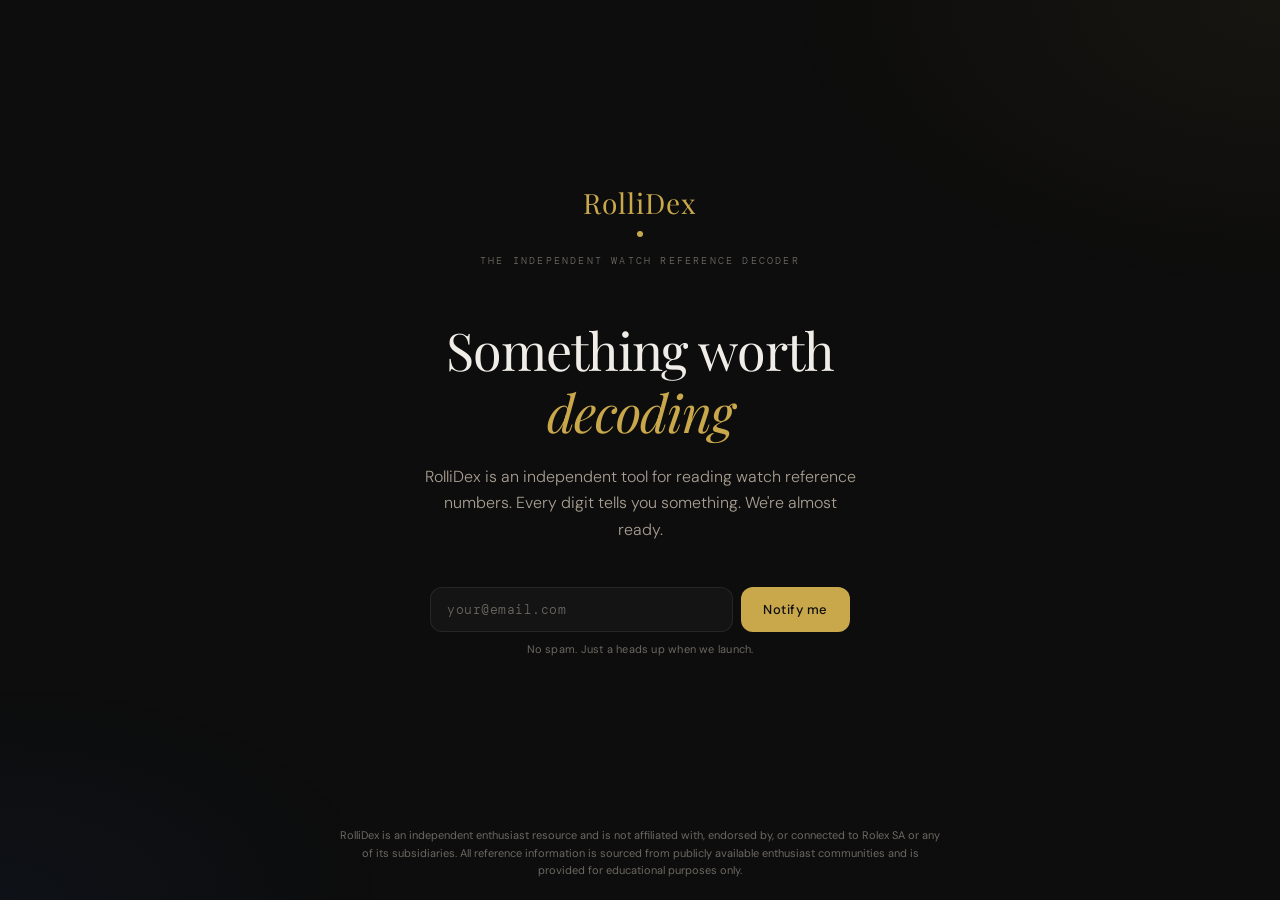
==== commit 8b9616a6: "Launch coming soon page — full site preserved as index-app.html Replaces public index.html with a se" ====
--- a/index.html
+++ b/index.html
@@ -1,3585 +1,428 @@
-<!doctype html>
-<!-- RolliDex v2.1 — rollidex.com -->
+<!DOCTYPE html>
 <html lang="en">
 <head>
-<meta charset="utf-8" />
-<meta name="viewport" content="width=device-width, initial-scale=1.0, viewport-fit=cover" />
-<title>RolliDex — Decode Any Watch Reference Number</title>
-<meta name="description" content="An independent educational tool for decoding watch reference numbers. Enter any reference and decode every digit — model, era, bezel, bracelet — in plain English." />
-<meta name="robots" content="index, follow" />
-<link rel="preconnect" href="https://fonts.googleapis.com" />
-<link rel="preconnect" href="https://fonts.gstatic.com" crossorigin />
-<link href="https://fonts.googleapis.com/css2?family=Playfair+Display:ital,wght@0,400;0,500;1,400&family=DM+Sans:wght@400;500;600&family=DM+Mono:wght@400;500&display=swap" rel="stylesheet" />
-<style>
-/* ─────────────────────────────────────────────────────────────────────
-   TOKENS  —  dark by default, [data-theme="light"] overrides below
-   ───────────────────────────────────────────────────────────────────── */
-:root{
-  color-scheme: dark;
-  --bg:#0D0D0D;
-  --surface:#141414;
-  --elevated:#1A1A1A;
-  --hairline:rgba(255,255,255,0.06);
-  --hairline-strong:rgba(255,255,255,0.12);
-  --shade-soft:rgba(255,255,255,0.015);
-  --shade-mute:rgba(255,255,255,0.04);
-  --shade-card:rgba(255,255,255,0.02);
-  --text:#F0EDE6;
-  --text-dim:#A8A39A;
-  --text-muted:#6C6862;
-  --text-faint:#3A3833;
-  --gold:#C9A84C;
-  --gold-on-bg:#C9A84C;
-  --gold-soft:rgba(201,168,76,0.6);
-  --gold-veil:rgba(201,168,76,0.05);
-  --veil-cool:rgba(74,144,217,0.04);
-  --veil-shift:transparent;
-  --selection-bg:rgba(201,168,76,0.30);
-  --scrim:rgba(0,0,0,0.6);
-  --autofill-bg:#0D0D0D;
-  --partial-bg:rgba(201,168,76,0.06);
-  --shadow-card:0 1px 0 rgba(255,255,255,0.04) inset, 0 20px 60px -20px rgba(0,0,0,0.6);
-
-  --era:#4A90D9;
-  --model:#C9A84C;
-  --bezel:#4CAF82;
-  --bracelet:#D4537E;
-  --suffix:#9B8DD4;
-
-  --r-sm:8px;
-  --r-md:14px;
-  --r-lg:22px;
-  --r-xl:28px;
-
-  --serif:'Playfair Display', Georgia, serif;
-  --sans:'DM Sans', system-ui, -apple-system, sans-serif;
-  --mono:'DM Mono', 'SF Mono', Menlo, monospace;
-
-  --maxw:1240px;
-}
-
-/* Light theme — warm paper, museum-style. Same gold; just darker on light. */
-[data-theme="light"]{
-  color-scheme: light;
-  --bg:#F4F1EA;
-  --surface:#FBF8F2;
-  --elevated:#FFFFFF;
-  --hairline:rgba(40,32,20,0.10);
-  --hairline-strong:rgba(40,32,20,0.22);
-  --shade-soft:rgba(40,32,20,0.02);
-  --shade-mute:rgba(40,32,20,0.05);
-  --shade-card:rgba(40,32,20,0.03);
-  --text:#1B1814;
-  --text-dim:#55504A;
-  --text-muted:#8A857C;
-  --text-faint:#C8C2B5;
-  --gold:#9A7C2E;
-  --gold-on-bg:#9A7C2E;
-  --gold-soft:rgba(154,124,46,0.35);
-  --gold-veil:rgba(154,124,46,0.05);
-  --veil-cool:rgba(40,80,160,0.03);
-  --selection-bg:rgba(154,124,46,0.25);
-  --scrim:rgba(20,15,8,0.35);
-  --autofill-bg:#F4F1EA;
-  --partial-bg:rgba(154,124,46,0.08);
-  --shadow-card:0 1px 0 rgba(255,255,255,0.7) inset, 0 24px 64px -28px rgba(40,32,20,0.20);
-
-  /* Tonally adjusted segment colors for AA contrast on warm paper */
-  --era:#2F6FB4;
-  --model:#9A7C2E;
-  --bezel:#2F8358;
-  --bracelet:#B83C68;
-  --suffix:#6C5BB4;
-}
-
-/* Smooth crossfade between themes — but only on theme-driven properties */
-html{
-  transition: background-color 260ms ease;
-}
-body, .topbar, .stage, footer,
-.input-row, .pill, .pill .pill-value, .pill .pill-tag,
-.result-card, .rc-row, .rc-why, .rc-actions .btn, .rc-era-pill,
-.acc-item, .acc-head, .acc-content .codes, .acc-content .codes > div,
-.sheet, .sheet-scrim, .result-empty, .input-row .clear-btn,
-.hint .ref-chip, .anatomy, .anatomy .seg{
-  transition: background-color 260ms ease, color 260ms ease, border-color 260ms ease;
-}
-
-/* ─────────────────────────────────────────────────────────────────────
-   RESET
-   ───────────────────────────────────────────────────────────────────── */
-*,*::before,*::after{box-sizing:border-box;}
-html,body{margin:0;padding:0;}
-html{background:var(--bg);}
-body{
-  font-family:var(--sans);
-  font-size:16px;
-  line-height:1.55;
-  color:var(--text);
-  background:var(--bg);
-  -webkit-font-smoothing:antialiased;
-  text-rendering:optimizeLegibility;
-  min-height:100vh;
-  min-height:100dvh;
-  overflow-x:hidden;
-}
-button{font:inherit;color:inherit;background:none;border:0;cursor:pointer;padding:0;}
-input{font:inherit;color:inherit;background:none;border:0;outline:0;}
-input:-webkit-autofill{-webkit-text-fill-color:var(--text);-webkit-box-shadow:0 0 0 1000px var(--autofill-bg) inset;}
-::selection{background:var(--selection-bg);color:var(--text);}
-
-/* ─────────────────────────────────────────────────────────────────────
-   PAGE CHROME
-   ───────────────────────────────────────────────────────────────────── */
-.shell{
-  max-width:var(--maxw);
-  margin:0 auto;
-  padding:0 22px;
-}
-.topbar{
-  display:flex;
-  align-items:center;
-  justify-content:space-between;
-  padding:22px 22px 0;
-  max-width:var(--maxw);
-  margin:0 auto;
-  animation:topbarDrop 500ms cubic-bezier(0.2,0.8,0.2,1) both;
-}
-@keyframes topbarDrop{
-  from{transform:translateY(-40px);opacity:0;}
-  to{transform:none;opacity:1;}
-}
-@media(prefers-reduced-motion:reduce){.topbar{animation:none;}}
-.brand{
-  display:flex;align-items:center;gap:10px;
-  font-family:var(--serif);
-  font-size:18px;
-  letter-spacing:0.01em;
-  color:var(--text);
-}
-.brand .dot{
-  width:6px;height:6px;border-radius:50%;
-  background:var(--gold);
-  box-shadow:0 0 12px var(--gold-soft);
-  animation:dotPulse 2s ease-in-out 600ms 2;
-  cursor:default;
-}
-@keyframes dotPulse{
-  0%,100%{box-shadow:0 0 12px var(--gold-soft);}
-  50%{box-shadow:0 0 22px var(--gold-soft),0 0 40px rgba(201,168,76,0.2);}
-}
-.brand>span:not(.dot){
-  animation:brandReveal 800ms ease 200ms both;
-}
-@keyframes brandReveal{
-  from{letter-spacing:0.08em;opacity:0;}
-  to{letter-spacing:0.01em;opacity:1;}
-}
-@media(prefers-reduced-motion:reduce){
-  .brand .dot{animation:none;}
-  .brand>span:not(.dot){animation:none;}
-}
-.brand em{font-style:italic;color:var(--text-dim);font-weight:400;}
-.topbar .meta{
-  font-family:var(--mono);
-  font-size:11px;
-  letter-spacing:0.14em;
-  color:var(--text-muted);
-  text-transform:uppercase;
-  display:flex;
-  align-items:center;
-  gap:14px;
-}
-
-/* Theme toggle */
-.theme-toggle{
-  width:38px;height:38px;
-  border-radius:99px;
-  border:1px solid var(--hairline);
-  display:flex;align-items:center;justify-content:center;
-  color:var(--text-dim);
-  background:var(--shade-soft);
-  transition: color 200ms, border-color 200ms, background 200ms, transform 300ms;
-  position:relative;
-  overflow:hidden;
-}
-.theme-toggle:hover{color:var(--text);border-color:var(--hairline-strong);}
-.theme-toggle:focus-visible{outline:1px solid var(--gold);outline-offset:2px;}
-.theme-toggle svg{
-  position:absolute;
-  width:16px;height:16px;
-  transition: opacity 240ms ease, transform 320ms cubic-bezier(.2,.7,.2,1);
-}
-.theme-toggle .sun{opacity:0;transform:rotate(-30deg) scale(0.6);}
-.theme-toggle .moon{opacity:1;transform:rotate(0deg) scale(1);}
-[data-theme="light"] .theme-toggle .sun{opacity:1;transform:rotate(0deg) scale(1);}
-[data-theme="light"] .theme-toggle .moon{opacity:0;transform:rotate(30deg) scale(0.6);}
-
-/* ─────────────────────────────────────────────────────────────────────
-   HERO INPUT  — the only thing on screen at first
-   ───────────────────────────────────────────────────────────────────── */
-.hero{
-  min-height:calc(100vh - 22px);
-  min-height:calc(100dvh - 22px);
-  display:flex;
-  flex-direction:column;
-  justify-content:center;
-  padding:60px 22px 40px;
-  max-width:var(--maxw);
-  margin:0 auto;
-  position:relative;
-}
-
-.eyebrow{
-  font-family:var(--mono);
-  font-size:11px;
-  letter-spacing:0.22em;
-  text-transform:uppercase;
-  color:var(--text-muted);
-  margin:0 0 18px;
-  display:flex;align-items:center;gap:10px;
-  animation:heroIn 500ms ease 150ms both;
-}
-.eyebrow::before{
-  content:"";
-  width:24px;height:1px;
-  background:var(--gold);
-  opacity:0.7;
-}
-
-.prompt{
-  font-family:var(--serif);
-  font-weight:400;
-  font-size:clamp(28px,7vw,44px);
-  line-height:1.15;
-  letter-spacing:-0.01em;
-  margin:0 0 36px;
-  color:var(--text);
-  max-width:18ch;
-  animation:heroIn 600ms ease 300ms both;
-}
-.prompt em{
-  font-style:italic;
-  color:var(--gold);
-}
-
-/* The input itself */
-.input-stage{
-  position:relative;
-  animation:heroFade 500ms ease 480ms both;
-}
-.input-row{
-  display:flex;
-  align-items:baseline;
-  gap:14px;
-  padding:18px 0 18px;
-  border-bottom:1px solid var(--hairline-strong);
-  transition:border-color 250ms ease;
-  position:relative;
-}
-.input-row.is-focused{border-bottom-color:var(--gold);}
-.input-row .ref-input{
-  font-family:var(--mono);
-  font-size:clamp(40px,11vw,68px);
-  font-weight:400;
-  letter-spacing:0.04em;
-  width:100%;
-  background:transparent;
-  color:var(--text);
-  caret-color:var(--gold);
-  padding:0;
-  text-transform:uppercase;
-}
-.input-row .ref-input::placeholder{
-  color:var(--text-faint);
-  letter-spacing:0.06em;
-  opacity:1;
-}
-.input-row .clear-btn{
-  font-family:var(--mono);
-  font-size:11px;
-  letter-spacing:0.14em;
-  color:var(--text-muted);
-  text-transform:uppercase;
-  padding:8px 12px;
-  border:1px solid var(--hairline);
-  border-radius:999px;
-  background:var(--shade-soft);
-  transition:opacity 200ms ease, color 200ms ease, border-color 200ms ease, background 200ms ease;
-  opacity:0;pointer-events:none;
-  min-height:32px;
-  white-space:nowrap;
-}
-.input-row .clear-btn.show{opacity:1;pointer-events:auto;}
-.input-row .clear-btn:hover{color:var(--text);border-color:var(--hairline-strong);}
-
-.hint{
-  margin:14px 0 0;
-  font-size:13px;
-  color:var(--text-muted);
-  animation:heroFade 400ms ease 620ms both;
-}
-.hint .ref-chip{
-  font-family:var(--mono);
-  font-size:12px;
-  color:var(--text-dim);
-  background:var(--shade-mute);
-  padding:3px 8px;
-  border-radius:4px;
-  cursor:pointer;
-  transition:background 200ms, color 200ms;
-  margin:0 2px;
-}
-.hint .ref-chip:hover{color:var(--gold);background:var(--partial-bg);}
-
-.parse-feedback{
-  font-family:var(--mono);
-  font-size:11px;
-  color:var(--text-muted);
-  text-align:right;
-  min-height:18px;
-  margin:6px 0 0;
-  opacity:0;
-  transition:opacity 200ms ease;
-  letter-spacing:0.06em;
-}
-.parse-feedback.show{opacity:1;}
-@media(max-width:560px){.parse-feedback{display:none;}}
-
-/* ─────────────────────────────────────────────────────────────────────
-   SEGMENT PILLS — light up as digits are typed
-   ───────────────────────────────────────────────────────────────────── */
-@keyframes heroIn{
-  from{opacity:0;transform:translateY(14px);}
-  to{opacity:1;transform:none;}
-}
-@keyframes heroFade{
-  from{opacity:0;}
-  to{opacity:1;}
-}
-@media(prefers-reduced-motion:reduce){
-  .eyebrow,.prompt,.input-stage,.hint,.pills{animation:none;}
-}
-.pills{
-  margin-top:40px;
-  display:grid;
-  grid-template-columns:repeat(5, minmax(0,1fr));
-  gap:8px;
-  animation:heroIn 500ms ease 750ms both;
-}
-.pill{
-  --c:var(--text-muted);
-  position:relative;
-  text-align:left;
-  padding:14px 12px 12px;
-  border:1px solid var(--hairline);
-  border-radius:var(--r-md);
-  background:var(--shade-soft);
-  min-height:74px;
-  display:flex;
-  flex-direction:column;
-  justify-content:space-between;
-  transition:border-color 300ms ease, background 300ms ease, transform 300ms ease;
-  overflow:hidden;
-}
-.pill:focus-visible{outline:1px solid var(--gold);outline-offset:2px;}
-.pill .pill-tag{
-  font-family:var(--mono);
-  font-size:9.5px;
-  letter-spacing:0.18em;
-  text-transform:uppercase;
-  color:var(--text-muted);
-  display:flex;align-items:center;gap:6px;
-  transition:color 300ms;
-}
-.pill .pill-tag::before{
-  content:"";
-  width:5px;height:5px;border-radius:50%;
-  background:var(--text-faint);
-  transition:background 300ms, box-shadow 300ms;
-}
-.pill .pill-value{
-  margin-top:10px;
-  font-family:var(--mono);
-  font-size:18px;
-  font-weight:500;
-  color:var(--text-faint);
-  letter-spacing:0.06em;
-  transition:color 300ms;
-  line-height:1.1;
-}
-.pill .pill-decoded{
-  margin-top:4px;
-  font-size:11px;
-  color:transparent;
-  line-height:1.3;
-  height:0;
-  overflow:hidden;
-  transition:opacity 250ms 80ms ease, height 250ms ease, color 250ms 80ms ease;
-  opacity:0;
-}
-.pill.is-active{
-  border-color:color-mix(in oklab, var(--c) 40%, transparent);
-  background:color-mix(in oklab, var(--c) 7%, transparent);
-}
-.pill.is-active .pill-tag{color:var(--c);}
-.pill.is-active .pill-tag::before{
-  background:var(--c);
-  box-shadow:0 0 10px color-mix(in oklab, var(--c) 70%, transparent);
-}
-.pill.is-active .pill-value{color:var(--text);}
-.pill.is-active .pill-decoded{
-  opacity:1;
-  color:var(--text-dim);
-  height:28px;
-}
-.pill.is-unknown .pill-value{color:#c66;}
-.pill.is-unknown .pill-decoded{color:#c66;}
-
-/* Active-glow accent stripe */
-.pill::after{
-  content:"";
-  position:absolute;
-  left:0;right:0;bottom:0;
-  height:2px;
-  background:var(--c);
-  transform:scaleX(0);
-  transform-origin:left center;
-  transition:transform 350ms cubic-bezier(.2,.7,.2,1);
-  filter:blur(0.5px);
-}
-.pill.is-active::after{transform:scaleX(1);}
-/* Soft glow behind accent stripe */
-.pill::before{
-  content:"";
-  position:absolute;left:0;right:0;bottom:0;
-  height:6px;
-  background:var(--c);
-  opacity:0;
-  filter:blur(4px);
-  transform:scaleX(0);
-  transform-origin:left center;
-  transition:transform 350ms cubic-bezier(0.2,0.7,0.2,1),opacity 350ms ease;
-  pointer-events:none;
-}
-.pill.is-active::before{transform:scaleX(1);opacity:0.15;}
-/* Shimmer on activation */
-.pill.is-active{
-  background-image:linear-gradient(105deg,transparent 35%,rgba(255,255,255,0.05) 50%,transparent 65%);
-  background-size:300% 100%;
-  animation:pillShimmer 700ms ease 1;
-}
-@keyframes pillShimmer{
-  from{background-position:150% center;}
-  to{background-position:-50% center;}
-}
-/* First-time bounce */
-@keyframes pillBounce{
-  0%{transform:scale(0.94);}
-  60%{transform:scale(1.04);}
-  100%{transform:scale(1.0);}
-}
-.pill-bounce{animation:pillBounce 320ms cubic-bezier(0.34,1.56,0.64,1);}
-/* Unknown pulse */
-@keyframes unknownPulse{
-  0%,100%{border-color:rgba(204,102,102,0.3);}
-  50%{border-color:rgba(204,102,102,0.7);}
-}
-.pill.is-unknown{animation:unknownPulse 2s ease-in-out infinite;}
-/* Decoded text reveal */
-@keyframes textReveal{
-  from{clip-path:inset(0 100% 0 0);}
-  to{clip-path:inset(0 0% 0 0);}
-}
-.pill.is-active .pill-decoded{animation:textReveal 350ms ease 100ms both;}
-@media(prefers-reduced-motion:reduce){
-  .pill-bounce{animation:none;}
-  .pill.is-active{animation:none;background-image:none;}
-  .pill.is-unknown{animation:none;}
-  .pill.is-active .pill-decoded{animation:none;}
-}
-
-#pill-era{--c:var(--era);}
-#pill-model{--c:var(--model);}
-#pill-bezel{--c:var(--bezel);}
-#pill-bracelet{--c:var(--bracelet);}
-#pill-suffix{--c:var(--suffix);}
-
-/* Tablet+ */
-@media (min-width:560px){
-  .pill{min-height:88px;padding:16px 14px 14px;}
-  .pill .pill-tag{font-size:10px;}
-  .pill .pill-value{font-size:22px;}
-  .pill .pill-decoded{font-size:12px;}
-}
-
-/* Mobile: tighter columns OK */
-@media (max-width:360px){
-  .pills{gap:6px;}
-  .pill{padding:12px 9px 10px;min-height:68px;}
-  .pill .pill-value{font-size:16px;}
-}
-
-/* Scroll cue under pills */
-.scroll-cue{
-  margin-top:40px;
-  display:flex;
-  align-items:center;
-  justify-content:center;
-  gap:10px;
-  font-family:var(--mono);
-  font-size:11px;
-  letter-spacing:0.18em;
-  text-transform:uppercase;
-  color:var(--text-muted);
-  opacity:0;
-  transition:opacity 400ms ease;
-  pointer-events:none;
-}
-.scroll-cue.show{opacity:1;pointer-events:auto;}
-.scroll-cue .arrow{
-  width:1px;height:18px;
-  background:var(--text-muted);
-  position:relative;
-}
-.scroll-cue .arrow::after{
-  content:"";
-  position:absolute;
-  bottom:-1px;left:-3px;
-  width:7px;height:7px;
-  border-right:1px solid var(--text-muted);
-  border-bottom:1px solid var(--text-muted);
-  transform:rotate(45deg);
-}
-
-/* ─────────────────────────────────────────────────────────────────────
-   RESULT CARD — the second screen
-   ───────────────────────────────────────────────────────────────────── */
-.result-wrap{
-  max-width:var(--maxw);
-  margin:0 auto;
-  padding:24px 22px 24px;
-  position:relative;
-}
-.result-card{
-  background:var(--surface);
-  border:1px solid var(--hairline);
-  border-radius:var(--r-xl);
-  padding:28px 24px 26px;
-  position:relative;
-  box-shadow:var(--shadow-card);
-  opacity:0;
-  transform:translateY(28px);
-  transition:opacity 480ms ease, transform 480ms cubic-bezier(.2,.7,.2,1);
-  pointer-events:none;
-  overflow:hidden;
-}
-.result-card.show{
-  opacity:1;
-  transform:translateY(0) scale(1.0);
-  pointer-events:auto;
-}
-.result-card::after{
-  content:"";
-  position:absolute;top:0;bottom:0;left:0;
-  width:2px;
-  background:rgba(201,168,76,0.3);
-  transform:scaleY(0);
-  transform-origin:top center;
-  transition:transform 400ms ease 200ms;
-  pointer-events:none;
-}
-.result-card.show::after{transform:scaleY(1);}
-.result-card::before{
-  content:"";
-  position:absolute;
-  inset:0;
-  background:radial-gradient(120% 80% at 100% 0%, rgba(201,168,76,0.06), transparent 50%);
-  pointer-events:none;
-}
-/* Vintage card (5513) — warm amber sepia tones */
-.result-card.rc-vintage{
-  background:color-mix(in oklab, #B8943C 6%, var(--surface));
-  border-color:rgba(184,148,60,0.3);
-}
-.result-card.rc-vintage::after{background:rgba(184,148,60,0.5);}
-.result-card.rc-vintage .rc-title{font-family:var(--serif);font-style:italic;}
-.rc-vintage-badge{
-  display:inline-flex;align-items:center;gap:6px;
-  font-family:var(--mono);font-size:10px;font-weight:500;
-  letter-spacing:0.1em;text-transform:uppercase;
-  color:#B8943C;border:1px solid rgba(184,148,60,0.35);
-  border-radius:99px;padding:3px 10px;margin-bottom:12px;
-}
-/* CROWN easter egg */
-.rc-crown-egg{display:flex;flex-direction:column;align-items:center;text-align:center;padding:12px 8px 4px;}
-.rc-crown-icon{
-  font-size:52px;line-height:1;margin-bottom:16px;
-  animation:crownRise 600ms cubic-bezier(0.2,0.8,0.2,1) both;
-}
-@keyframes crownRise{
-  from{transform:scale(0.5) translateY(20px);opacity:0;}
-  to{transform:scale(1) translateY(0);opacity:1;}
-}
-/* Era accordion row highlight */
-.acc-content .codes .k.era-highlight{
-  color:var(--era);
-  background:color-mix(in oklab, var(--era) 12%, var(--shade-card));
-  font-weight:600;
-  border-right-color:color-mix(in oklab, var(--era) 30%, var(--hairline));
-  transition:background 250ms ease, color 250ms ease;
-}
-.acc-content .codes .v.era-highlight-v{
-  color:var(--era);
-  transition:color 250ms ease;
-}
-/* ── Variant picker ──────────────────────────────────────────────────── */
-.variant-picker{
-  background:var(--surface);
-  border:1px solid var(--hairline);
-  border-radius:var(--r-xl);
-  padding:24px;
-  max-width:var(--maxw);
-  margin:0 auto;
-  box-shadow:var(--shadow-card);
-  animation:variantPickerIn 350ms cubic-bezier(0.2,0.8,0.2,1) both;
-  position:relative;
-  z-index:1;
-}
-@keyframes variantPickerIn{
-  from{opacity:0;transform:translateY(16px) scale(0.98);}
-  to{opacity:1;transform:none;}
-}
-.vp-head{margin-bottom:16px;}
-.vp-model-name{
-  font-family:var(--serif);
-  font-size:clamp(22px,5vw,32px);
-  color:var(--text);
-  margin-bottom:4px;
-}
-.vp-category{
-  font-family:var(--mono);
-  font-size:11px;
-  letter-spacing:0.18em;
-  text-transform:uppercase;
-  color:var(--gold);
-}
-.vp-prompt{
-  font-size:13px;
-  color:var(--text-muted);
-  margin-bottom:16px;
-  font-family:var(--mono);
-  letter-spacing:0.06em;
-}
-.vp-chips{display:flex;flex-direction:column;gap:8px;}
-.vp-chip{
-  display:flex;align-items:center;gap:14px;
-  padding:14px 18px;
-  border:1px solid var(--hairline);
-  border-radius:var(--r-md);
-  background:var(--shade-soft);
-  cursor:pointer;
-  transition:background 200ms,border-color 200ms,transform 150ms;
-  text-align:left;
-  width:100%;
-}
-.vp-chip:hover{background:var(--shade-mute);border-color:var(--hairline-strong);transform:translateX(4px);}
-.vp-chip:active{transform:translateX(2px);}
-.vp-chip .vp-swatch{width:24px;height:24px;border-radius:50%;border:1px solid rgba(255,255,255,0.15);flex-shrink:0;}
-.vp-chip .vp-suffix{font-family:var(--mono);font-size:14px;color:var(--gold);min-width:52px;letter-spacing:0.06em;}
-.vp-chip .vp-label{font-size:15px;color:var(--text);flex:1;}
-.vp-chip .vp-community{font-family:var(--serif);font-style:italic;font-size:14px;color:var(--text-dim);}
-.vp-chip .vp-arrow{color:var(--text-muted);font-size:16px;}
-/* ── Search suggestions dropdown ─────────────────────────────────────── */
-.search-suggestions{
-  position:absolute;
-  top:calc(100% + 8px);
-  left:0;right:0;
-  background:var(--elevated);
-  border:1px solid var(--hairline-strong);
-  border-radius:var(--r-md);
-  box-shadow:0 8px 32px rgba(0,0,0,0.4);
-  z-index:50;
-  max-height:320px;
-  overflow-y:auto;
-  animation:suggestIn 200ms ease both;
-}
-@keyframes suggestIn{
-  from{opacity:0;transform:translateY(-8px);}
-  to{opacity:1;transform:none;}
-}
-.suggestion-item{
-  display:flex;align-items:center;gap:14px;
-  padding:12px 18px;
-  cursor:pointer;
-  border-bottom:1px solid var(--hairline);
-  transition:background 150ms;
-}
-.suggestion-item:last-child{border-bottom:none;}
-.suggestion-item:hover{background:var(--shade-mute);}
-.suggestion-ref{font-family:var(--mono);font-size:14px;color:var(--gold);min-width:100px;letter-spacing:0.06em;}
-.suggestion-name{font-size:14px;color:var(--text);flex:1;}
-.suggestion-community{font-family:var(--serif);font-style:italic;font-size:13px;color:var(--text-dim);}
-.suggestion-category{font-family:var(--mono);font-size:10px;letter-spacing:0.14em;text-transform:uppercase;color:var(--text-muted);}
-.suggestion-section{
-  padding:8px 18px 4px;
-  font-family:var(--mono);font-size:10px;
-  letter-spacing:0.18em;text-transform:uppercase;
-  color:var(--text-muted);
-  background:var(--shade-card);
-  border-bottom:1px solid var(--hairline);
-}
-/* ── Carousel Base ───────────────────────────────────────────────────── */
-.carousel-wrap{position:relative;}
-.carousel-track{
-  display:flex;gap:12px;
-  overflow-x:auto;
-  scroll-snap-type:x mandatory;
-  scroll-behavior:smooth;
-  -webkit-overflow-scrolling:touch;
-  scrollbar-width:none;
-  padding-bottom:4px;
-}
-.carousel-track::-webkit-scrollbar{display:none;}
-.carousel-nav{display:none;gap:8px;margin-top:16px;justify-content:flex-end;}
-@media(min-width:560px){.carousel-nav{display:flex;}}
-.carousel-btn{
-  width:36px;height:36px;border-radius:50%;
-  border:1px solid var(--hairline);background:var(--shade-soft);
-  color:var(--text-dim);display:flex;align-items:center;justify-content:center;
-  transition:background 200ms,color 200ms,border-color 200ms;cursor:pointer;
-}
-.carousel-btn:hover{background:var(--shade-mute);color:var(--text);border-color:var(--hairline-strong);}
-.carousel-btn:disabled{opacity:0.3;cursor:default;}
-/* ── Watch Card ─────────────────────────────────────────────────────── */
-.watch-card{
-  scroll-snap-align:start;flex-shrink:0;width:180px;
-  background:var(--surface);border:1px solid var(--hairline);
-  border-radius:var(--r-md);padding:16px 14px 14px;
-  cursor:pointer;
-  transition:border-color 250ms,background 250ms,transform 200ms;
-  position:relative;overflow:hidden;
-}
-.watch-card:hover{
-  border-color:color-mix(in oklab, var(--gold) 40%, transparent);
-  background:var(--elevated);transform:translateY(-2px);
-}
-.watch-card:active{transform:translateY(0);}
-.watch-card::before{
-  content:"";position:absolute;top:0;left:0;right:0;height:2px;
-  background:var(--card-color,var(--gold));opacity:0.6;
-}
-.wc-ref{font-family:var(--mono);font-size:11px;letter-spacing:0.14em;color:var(--text-muted);margin-bottom:8px;text-transform:uppercase;}
-.wc-name{font-family:var(--serif);font-size:15px;color:var(--text);line-height:1.25;margin-bottom:6px;letter-spacing:-0.005em;}
-.wc-community{font-family:var(--serif);font-style:italic;font-size:13px;color:var(--gold);margin-bottom:8px;line-height:1.2;}
-.wc-material{font-size:11.5px;color:var(--text-muted);line-height:1.4;}
-.wc-era{font-family:var(--mono);font-size:10px;letter-spacing:0.12em;color:var(--text-faint);margin-top:8px;text-transform:uppercase;}
-.wc-badge{
-  display:inline-block;font-family:var(--mono);font-size:9px;
-  letter-spacing:0.14em;text-transform:uppercase;
-  padding:2px 7px;border-radius:99px;margin-top:8px;
-  background:color-mix(in oklab, var(--card-color,var(--gold)) 12%, transparent);
-  color:var(--card-color,var(--gold));
-  border:1px solid color-mix(in oklab, var(--card-color,var(--gold)) 30%, transparent);
-}
-.featured-card{width:200px;}
-.catalog-card{width:180px;}
-/* ── Featured carousel ───────────────────────────────────────────────── */
-.featured-section{margin-top:36px;padding-top:28px;border-top:1px solid var(--hairline);}
-.featured-header{display:flex;align-items:center;justify-content:space-between;margin-bottom:16px;}
-.featured-eyebrow{font-family:var(--mono);font-size:10px;letter-spacing:0.22em;text-transform:uppercase;color:var(--text-muted);}
-/* ── Related carousel (inside result card) ───────────────────────────── */
-.related-section{padding:20px 24px 24px;border-top:1px solid var(--hairline);margin-top:4px;}
-.related-header{margin-bottom:14px;}
-.related-eyebrow{font-family:var(--mono);font-size:10px;letter-spacing:0.22em;text-transform:uppercase;color:var(--text-muted);}
-/* ── Catalog section ─────────────────────────────────────────────────── */
-.catalog-section{border-top:1px solid var(--hairline);padding:48px 0;min-height:320px;}
-.catalog-panel{opacity:1;transform:translateY(0);transition:opacity 300ms ease,transform 300ms ease;}
-.catalog-panel.hidden-out{opacity:0;transform:translateY(-12px);pointer-events:none;}
-.catalog-detail{opacity:0;transform:translateY(16px);transition:opacity 350ms ease,transform 350ms ease;}
-.catalog-detail.visible-in{opacity:1;transform:translateY(0);}
-.catalog-detail-head{margin-bottom:20px;}
-.catalog-back-btn{display:inline-flex;align-items:center;gap:8px;font-family:var(--mono);font-size:11px;letter-spacing:0.16em;text-transform:uppercase;color:var(--text-muted);padding:8px 0;border:none;background:none;cursor:pointer;transition:color 200ms;}
-.catalog-back-btn:hover{color:var(--gold);}
-.catalog-back-btn svg{transition:transform 200ms;}
-.catalog-back-btn:hover svg{transform:translateX(-3px);}
-.catalog-detail-card{background:var(--surface);border:1px solid var(--hairline);border-radius:var(--r-xl);padding:28px 24px 26px;position:relative;box-shadow:var(--shadow-card);overflow:hidden;}
-.catalog-detail-card::before{content:"";position:absolute;inset:0;background:radial-gradient(120% 80% at 100% 0%,rgba(201,168,76,0.06),transparent 50%);pointer-events:none;}
-.catalog-header{margin-bottom:24px;}
-.catalog-title-row{display:flex;align-items:baseline;gap:14px;margin-bottom:16px;}
-.catalog-title{font-family:var(--serif);font-weight:400;font-size:clamp(22px,4vw,30px);color:var(--text);letter-spacing:-0.01em;}
-.catalog-count{font-family:var(--mono);font-size:11px;letter-spacing:0.14em;color:var(--text-muted);text-transform:uppercase;}
-.catalog-filters{display:flex;flex-wrap:wrap;gap:6px;}
-.filter-chip{
-  font-family:var(--mono);font-size:11px;letter-spacing:0.12em;text-transform:uppercase;
-  padding:6px 12px;border:1px solid var(--hairline);border-radius:99px;
-  color:var(--text-dim);background:var(--shade-soft);cursor:pointer;transition:all 200ms;
-}
-.filter-chip:hover{border-color:var(--hairline-strong);color:var(--text);}
-.filter-chip.active{
-  background:color-mix(in oklab, var(--gold) 12%, transparent);
-  border-color:color-mix(in oklab, var(--gold) 40%, transparent);
-  color:var(--gold);
-}
-/* Auto-scroll tracks — overflow hidden, transform-controlled */
-.auto-scroll-track{overflow:hidden !important;scroll-snap-type:none !important;}
-.auto-scroll-track .watch-card{flex-shrink:0;white-space:normal;}
-.result-grip{
-  display:none;
-  width:36px;height:4px;
-  border-radius:99px;
-  background:rgba(255,255,255,0.12);
-  margin:0 auto 16px;
-}
-
-.rc-head{
-  display:flex;
-  align-items:flex-start;
-  justify-content:space-between;
-  gap:14px;
-  margin-bottom:18px;
-  position:relative;
-}
-.rc-ref{
-  font-family:var(--mono);
-  font-size:12px;
-  letter-spacing:0.16em;
-  color:var(--text-muted);
-  text-transform:uppercase;
-}
-.rc-era-pill{
-  font-family:var(--mono);
-  font-size:10px;
-  letter-spacing:0.16em;
-  text-transform:uppercase;
-  color:var(--era);
-  padding:5px 10px;
-  border:1px solid color-mix(in oklab, var(--era) 35%, transparent);
-  border-radius:99px;
-  background:color-mix(in oklab, var(--era) 8%, transparent);
-  white-space:nowrap;
-}
-.rc-title{
-  font-family:var(--serif);
-  font-weight:400;
-  font-size:clamp(30px, 7vw, 44px);
-  line-height:1.05;
-  letter-spacing:-0.01em;
-  margin:0 0 4px;
-}
-.rc-category{
-  font-family:var(--mono);
-  font-size:11px;
-  letter-spacing:0.18em;
-  text-transform:uppercase;
-  color:var(--gold);
-  margin:0 0 22px;
-}
-
-.rc-rows{
-  display:flex;
-  flex-direction:column;
-  border-top:1px solid var(--hairline);
-}
-.rc-row{
-  display:grid;
-  grid-template-columns:24px 1fr auto;
-  align-items:center;
-  gap:14px;
-  padding:14px 0;
-  border-bottom:1px solid var(--hairline);
-}
-.rc-row .ic{
-  width:22px;height:22px;
-  color:var(--text-dim);
-  display:flex;align-items:center;justify-content:center;
-}
-.rc-row .lbl{
-  font-family:var(--mono);
-  font-size:11px;
-  letter-spacing:0.16em;
-  text-transform:uppercase;
-  color:var(--text-muted);
-}
-.rc-row .val{
-  font-size:15px;
-  color:var(--text);
-  text-align:right;
-  font-weight:500;
-}
-.rc-row .val small{
-  display:block;
-  font-weight:400;
-  color:var(--text-muted);
-  font-size:12px;
-  margin-top:2px;
-}
-.ceramic-swatch{
-  display:inline-block;
-  width:10px;height:10px;
-  border-radius:50%;
-  vertical-align:middle;
-  margin-right:6px;
-  border:1px solid rgba(255,255,255,0.15);
-}
-
-.rc-why{
-  background:transparent;
-  border:none;
-  border-left:3px solid rgba(201,168,76,0.35);
-  border-radius:0;
-  padding:0 0 0 16px;
-  margin-top:24px;
-  animation:fadeInWhy 500ms ease 600ms both;
-}
-@keyframes fadeInWhy{from{opacity:0;}to{opacity:1;}}
-@media(prefers-reduced-motion:reduce){.rc-why{animation:none;}}
-.rc-why .lbl{
-  font-family:var(--mono);
-  font-size:10px;
-  letter-spacing:0.2em;
-  text-transform:uppercase;
-  color:var(--gold);
-  display:block;
-  margin-bottom:6px;
-}
-.rc-why .lbl::before{
-  content:"";
-  display:inline-block;
-  width:5px;height:5px;border-radius:50%;
-  background:var(--gold);
-  margin-right:8px;
-  vertical-align:middle;
-}
-.rc-why p{margin:0;font-size:15px;line-height:1.55;color:var(--text-dim);}
-
-.rc-actions{
-  margin-top:18px;
-  display:flex;
-  gap:8px;
-  justify-content:flex-end;
-}
-.rc-actions .btn{
-  font-family:var(--mono);
-  font-size:11px;
-  letter-spacing:0.16em;
-  text-transform:uppercase;
-  padding:10px 14px;
-  border:1px solid var(--hairline);
-  border-radius:99px;
-  color:var(--text-dim);
-  min-height:36px;
-  transition:color 200ms, border-color 200ms, background 200ms;
-}
-.rc-actions .btn:hover{color:var(--text);border-color:var(--hairline-strong);background:var(--shade-card);}
-.rc-actions .btn.primary{color:var(--gold);border-color:color-mix(in oklab, var(--gold) 40%, transparent);}
-.rc-actions .btn.primary:hover{background:color-mix(in oklab, var(--gold) 10%, transparent);}
-
-/* Partial-match notice */
-.rc-partial{
-  margin:0 0 14px;
-  padding:10px 12px;
-  background:var(--partial-bg);
-  border:1px solid color-mix(in oklab, var(--gold) 30%, transparent);
-  border-radius:var(--r-sm);
-  font-size:13px;
-  color:var(--gold);
-}
-.rc-partial::before{content:"⚡ ";opacity:0.8;}
-
-/* Empty result placeholder */
-.result-empty{
-  text-align:center;
-  padding:40px 20px;
-  color:var(--text-muted);
-  font-size:13px;
-  border:1px dashed var(--hairline);
-  border-radius:var(--r-xl);
-  font-family:var(--mono);
-  letter-spacing:0.06em;
-}
-
-/* ─────────────────────────────────────────────────────────────────────
-   LEARN — the quiet third section
-   ───────────────────────────────────────────────────────────────────── */
-.learn{
-  max-width:var(--maxw);
-  margin:0 auto;
-  padding:32px 22px 80px;
-  opacity:0;
-  transition:opacity 600ms ease;
-}
-.learn.visible{opacity:1;}
-.learn-intro{
-  text-align:center;
-  padding:24px 0 28px;
-  border-top:1px solid var(--hairline);
-}
-.learn-intro .eyebrow{
-  justify-content:center;
-  margin-bottom:14px;
-}
-.learn-intro .eyebrow::before{display:none;}
-.learn-intro h3{
-  font-family:var(--serif);
-  font-weight:400;
-  font-size:clamp(22px,4.5vw,30px);
-  line-height:1.25;
-  margin:0 auto;
-  max-width:24ch;
-  color:var(--text);
-  letter-spacing:-0.01em;
-}
-.learn-intro h3 em{color:var(--gold);font-style:italic;}
-
-.acc{
-  margin-top:18px;
-  border-top:1px solid var(--hairline);
-}
-.acc-item{
-  border-bottom:1px solid var(--hairline);
-}
-.acc-head{
-  width:100%;
-  display:flex;
-  align-items:center;
-  justify-content:space-between;
-  gap:16px;
-  padding:20px 4px;
-  text-align:left;
-  min-height:64px;
-}
-.acc-head .lhs{
-  display:flex;align-items:baseline;gap:14px;flex:1;min-width:0;
-}
-.acc-head .pos{
-  font-family:var(--mono);
-  font-size:11px;
-  letter-spacing:0.18em;
-  color:var(--text-muted);
-  text-transform:uppercase;
-  white-space:nowrap;
-}
-.acc-head .pos .swatch{
-  display:inline-block;
-  width:8px;height:8px;border-radius:50%;
-  background:var(--c);
-  margin-right:8px;
-  vertical-align:middle;
-}
-.acc-head .name{
-  font-family:var(--serif);
-  font-size:20px;
-  color:var(--text);
-  letter-spacing:-0.005em;
-}
-.acc-head .chev{
-  width:18px;height:18px;
-  color:var(--text-muted);
-  transition:transform 280ms ease;
-  flex-shrink:0;
-}
-.acc-item[data-open="true"] .chev{transform:rotate(180deg);color:var(--gold);}
-
-.acc-body{
-  display:grid;
-  grid-template-rows:0fr;
-  transition:grid-template-rows 320ms ease;
-}
-.acc-item[data-open="true"] .acc-body{grid-template-rows:1fr;}
-.acc-body > div{
-  overflow:hidden;
-  min-height:0;
-}
-.acc-content{
-  padding:0 4px 22px;
-  color:var(--text-dim);
-  font-size:14.5px;
-  line-height:1.55;
-}
-.acc-content p{margin:0 0 14px;}
-.acc-content .codes{
-  display:grid;
-  grid-template-columns:auto 1fr;
-  gap:0;
-  margin-top:8px;
-  border:1px solid var(--hairline);
-  border-radius:var(--r-sm);
-  overflow:hidden;
-}
-.acc-content .codes > div{
-  padding:10px 14px;
-  border-top:1px solid var(--hairline);
-  display:flex;align-items:center;
-}
-.acc-content .codes > div:nth-child(-n+2){border-top:0;}
-.acc-content .codes .k{
-  font-family:var(--mono);
-  font-size:13px;
-  color:var(--text);
-  background:var(--shade-card);
-  border-right:1px solid var(--hairline);
-  min-width:88px;
-  letter-spacing:0.04em;
-}
-.acc-content .codes .v{font-size:13.5px;color:var(--text-dim);}
-
-#acc-era{--c:var(--era);}
-#acc-model{--c:var(--model);}
-#acc-bezel{--c:var(--bezel);}
-#acc-bracelet{--c:var(--bracelet);}
-#acc-suffix{--c:var(--suffix);}
-
-/* ─────────────────────────────────────────────────────────────────────
-   PILL SHEET (bottom-sheet popover when a pill is tapped)
-   ───────────────────────────────────────────────────────────────────── */
-.sheet-scrim{
-  position:fixed;inset:0;
-  background:var(--scrim);
-  opacity:0;
-  pointer-events:none;
-  transition:opacity 250ms ease;
-  z-index:80;
-  backdrop-filter:blur(2px);
-  -webkit-backdrop-filter:blur(2px);
-}
-.sheet-scrim.open{opacity:1;pointer-events:auto;}
-
-.sheet{
-  position:fixed;
-  left:0;right:0;bottom:0;
-  background:var(--elevated);
-  border-top-left-radius:var(--r-xl);
-  border-top-right-radius:var(--r-xl);
-  border-top:1px solid var(--hairline-strong);
-  padding:14px 22px calc(28px + env(safe-area-inset-bottom));
-  z-index:90;
-  transform:translateY(105%);
-  transition:transform 340ms cubic-bezier(.2,.7,.2,1);
-  max-height:80vh;
-  max-height:80dvh;
-  overflow-y:auto;
-}
-.sheet.open{transform:translateY(0);}
-.sheet .grip{
-  width:38px;height:4px;border-radius:99px;
-  background:var(--hairline-strong);
-  margin:6px auto 16px;
-}
-.sheet-head{
-  display:flex;align-items:center;gap:10px;
-  margin-bottom:6px;
-}
-.sheet-head .swatch{
-  width:8px;height:8px;border-radius:50%;
-}
-.sheet-head .tag{
-  font-family:var(--mono);
-  font-size:11px;
-  letter-spacing:0.18em;
-  text-transform:uppercase;
-  color:var(--text-muted);
-}
-.sheet-title{
-  font-family:var(--serif);
-  font-size:28px;
-  margin:0 0 4px;
-  color:var(--text);
-  letter-spacing:-0.01em;
-}
-.sheet-value{
-  font-family:var(--mono);
-  font-size:13px;
-  color:var(--gold);
-  letter-spacing:0.08em;
-  margin:0 0 16px;
-}
-.sheet-body{
-  font-size:14.5px;
-  line-height:1.6;
-  color:var(--text-dim);
-  margin:0 0 14px;
-}
-.sheet-close{
-  position:absolute;
-  top:14px;right:18px;
-  width:32px;height:32px;
-  border-radius:50%;
-  color:var(--text-muted);
-  display:flex;align-items:center;justify-content:center;
-  border:1px solid var(--hairline);
-}
-
-/* On desktop, the sheet becomes a centered modal */
-@media (min-width:900px){
-  .sheet{
-    left:50%;right:auto;
-    bottom:50%;
-    transform:translate(-50%, calc(50% + 30px));
-    width:min(440px, 92vw);
-    border-radius:var(--r-xl);
-    border:1px solid var(--hairline-strong);
-    padding:28px 28px;
-  }
-  .sheet.open{transform:translate(-50%, 50%);}
-  .sheet .grip{display:none;}
-}
-
-/* ─────────────────────────────────────────────────────────────────────
-   FOOTER
-   ───────────────────────────────────────────────────────────────────── */
-footer{
-  border-top:1px solid var(--hairline);
-  padding:34px 22px 44px;
-}
-footer .inner{
-  max-width:var(--maxw);
-  margin:0 auto;
-  display:grid;
-  gap:18px;
-  grid-template-columns:1fr;
-}
-.foot-brand{
-  font-family:var(--serif);
-  font-size:17px;
-  display:flex;
-  align-items:center;
-  gap:10px;
-}
-.foot-brand .dot{
-  width:6px;height:6px;border-radius:50%;background:var(--gold);
-  box-shadow:0 0 12px var(--gold-soft);
-}
-.foot-tag{
-  font-size:13px;color:var(--text-muted);margin-top:2px;
-  max-width:32ch;line-height:1.5;
-}
-.disclaimer{
-  font-size:11.5px;
-  line-height:1.6;
-  color:var(--text-muted);
-  max-width:60ch;
-  font-family:var(--sans);
-}
-@media (min-width:760px){
-  footer .inner{
-    grid-template-columns:auto 1fr;
-    gap:60px;
-    align-items:start;
-  }
-}
-
-/* ─────────────────────────────────────────────────────────────────────
-   DESKTOP LAYOUT — two columns
-   ───────────────────────────────────────────────────────────────────── */
-@media (min-width:900px){
-  .topbar{padding:28px 32px 0;}
-  .shell, .hero, .result-wrap, .learn, footer .inner{padding-left:48px;padding-right:48px;}
-
-  .stage{
-    display:grid;
-    grid-template-columns:minmax(0,1.05fr) minmax(0,0.95fr);
-    gap:72px;
-    align-items:start;
-    max-width:var(--maxw);
-    margin:0 auto;
-    padding:24px 48px 80px;
-  }
-  .stage .left{
-    position:sticky;
-    top:24px;
-    padding-top:40px;
-  }
-  /* Override hero centering for desktop */
-  .stage .hero{
-    min-height:auto;
-    padding:0;
-    max-width:none;
-    margin:0;
-  }
-  .stage .result-wrap{
-    padding:0;
-    max-width:none;
-    margin:0;
-  }
-  .input-row .ref-input{font-size:64px;}
-  .prompt{font-size:48px;max-width:14ch;}
-  .pills{margin-top:48px;}
-  .result-empty{padding:80px 24px;}
-
-  /* The big anatomy strip — desktop only */
-  .anatomy{
-    margin-top:0;
-    margin-bottom:24px;
-    border:1px solid var(--hairline);
-    border-radius:var(--r-md);
-    padding:18px 22px;
-    background:var(--shade-soft);
-  }
-  .anatomy h4{
-    font-family:var(--mono);
-    font-size:10px;
-    font-weight:500;
-    letter-spacing:0.22em;
-    text-transform:uppercase;
-    color:var(--text-muted);
-    margin:0 0 14px;
-  }
-  .anatomy .row{
-    display:flex;
-    align-items:flex-end;
-    gap:6px;
-    font-family:var(--mono);
-  }
-  .anatomy .seg{
-    flex:1;
-    text-align:center;
-    padding:6px 4px;
-    border-radius:var(--r-sm);
-    background:var(--shade-card);
-  }
-  .anatomy .seg .ch{font-size:22px;color:var(--text);letter-spacing:0.06em;}
-  .anatomy .seg .nm{
-    font-size:9.5px;
-    letter-spacing:0.18em;
-    color:var(--c);
-    text-transform:uppercase;
-    margin-top:4px;
-  }
-  .anatomy .seg.e{--c:var(--era);}
-  .anatomy .seg.m{--c:var(--model);}
-  .anatomy .seg.b{--c:var(--bezel);}
-  .anatomy .seg.r{--c:var(--bracelet);}
-  .anatomy .seg.s{--c:var(--suffix);}
-  .anatomy .seg:nth-child(1){animation:segIn 400ms ease 200ms both;}
-  .anatomy .seg:nth-child(2){animation:segIn 400ms ease 280ms both;}
-  .anatomy .seg:nth-child(3){animation:segIn 400ms ease 360ms both;}
-  .anatomy .seg:nth-child(4){animation:segIn 400ms ease 440ms both;}
-  .anatomy .seg:nth-child(5){animation:segIn 400ms ease 520ms both;}
-  @keyframes segIn{
-    from{transform:translateX(-12px);opacity:0;}
-    to{transform:none;opacity:1;}
-  }
-  @media(prefers-reduced-motion:reduce){
-    .anatomy .seg{animation:none;}
-  }
-  .scroll-cue{display:none;}
-}
-@media (max-width:899px){
-  .anatomy{display:none;}
-}
-
-/* Tablet — sub-desktop tweaks */
-@media (min-width:560px) and (max-width:899px){
-  .prompt{font-size:48px;max-width:16ch;}
-  .input-row .ref-input{font-size:72px;}
-}
-
-/* ─────────────────────────────────────────────────────────────────────
-   SUBTLE BACKGROUND VEIN (very faint vertical light)
-   ───────────────────────────────────────────────────────────────────── */
-.veil{position:fixed;inset:0;pointer-events:none;z-index:0;background:none;}
-.veil::before{
-  content:"";position:absolute;inset:0;
-  background:radial-gradient(ellipse 60% 40% at 85% 10%, var(--gold-veil), transparent 55%);
-  animation:veilBreath 8s ease-in-out infinite alternate;
-}
-.veil::after{
-  content:"";position:absolute;inset:0;
-  background:radial-gradient(ellipse 50% 60% at 10% 90%, var(--veil-cool), transparent 55%);
-  animation:veilBreath 10s ease-in-out infinite alternate-reverse;
-}
-@keyframes veilBreath{
-  from{opacity:0.6;transform:scale(1);}
-  to{opacity:1;transform:scale(1.08);}
-}
-.veil-shift{
-  position:absolute;inset:0;
-  background:var(--veil-shift,transparent);
-  transition:background 800ms ease;
-  pointer-events:none;
-}
-@media(prefers-reduced-motion:reduce){
-  .veil::before,.veil::after{animation:none;}
-}
-.shell, .stage, .topbar, footer{position:relative;z-index:1;}
-
-/* Cursor blink — only when input is empty */
-.input-row.is-empty .ref-input::placeholder{
-  position:relative;
-}
-.cursor{
-  display:inline-block;
-  width:2px;
-  height:1em;
-  background:var(--gold);
-  vertical-align:-0.12em;
-  margin-left:2px;
-  animation:blink 1s steps(2) infinite;
-}
-@keyframes blink{50%{opacity:0;}}
-
-/* Community / enthusiast name */
-.rc-community{
-  font-family:var(--serif);
-  font-style:italic;
-  font-size:18px;
-  color:var(--gold);
-  margin:0 0 8px;
-  letter-spacing:0.005em;
-}
-.rc-community em{
-  font-style:italic;
-  font-family:var(--serif);
-}
-.rc-copy-btn{
-  font-size:11px;font-family:var(--mono);letter-spacing:0.1em;
-  padding:6px 12px;height:30px;border-radius:99px;
-  display:inline-flex;align-items:center;gap:6px;
-  border:1px solid var(--hairline);color:var(--text-dim);
-  transition:color 200ms,border-color 200ms,background 200ms;
-}
-.rc-copy-btn:hover{color:var(--text);border-color:var(--hairline-strong);}
-
-/* Reduced motion */
-@media (prefers-reduced-motion:reduce){
-  *,*::before,*::after{transition-duration:0.01ms !important;animation-duration:0.01ms !important;}
-}
-
-</style>
+  <meta charset="UTF-8">
+  <meta name="viewport" content="width=device-width, initial-scale=1.0">
+  <title>RolliDex — Coming Soon</title>
+  <meta name="description" content="RolliDex — The independent Rolex reference decoder. Every digit tells you something. Coming soon.">
+  <link rel="preconnect" href="https://fonts.googleapis.com">
+  <link rel="preconnect" href="https://fonts.gstatic.com" crossorigin>
+  <link href="https://fonts.googleapis.com/css2?family=Playfair+Display:ital,wght@0,400;0,500;1,400;1,500&family=DM+Mono:wght@300;400&family=DM+Sans:wght@300;400;500&display=swap" rel="stylesheet">
+  <style>
+    *, *::before, *::after { box-sizing: border-box; margin: 0; padding: 0; }
+
+    :root {
+      --gold:        #C9A84C;
+      --gold-soft:   rgba(201, 168, 76, 0.18);
+      --gold-glow:   rgba(201, 168, 76, 0.35);
+      --bg:          #0D0D0D;
+      --surface:     #141414;
+      --text:        #F0EDE8;
+      --text-dim:    #A89E92;
+      --text-muted:  #6C6862;
+      --hairline:    rgba(255,255,255,0.08);
+      --serif:       'Playfair Display', Georgia, serif;
+      --mono:        'DM Mono', 'Courier New', monospace;
+      --sans:        'DM Sans', system-ui, sans-serif;
+      --r-sm:        6px;
+      --r-md:        12px;
+    }
+
+    html, body {
+      height: 100%;
+      background: var(--bg);
+      color: var(--text);
+      font-family: var(--sans);
+      overflow: hidden;
+    }
+
+    /* ── Background gradient veil ── */
+    body::before {
+      content: "";
+      position: fixed;
+      inset: 0;
+      background:
+        radial-gradient(ellipse 60% 50% at 100% 0%, rgba(201,168,76,0.055) 0%, transparent 65%),
+        radial-gradient(ellipse 50% 40% at 0% 100%, rgba(30,80,160,0.07) 0%, transparent 60%);
+      pointer-events: none;
+      z-index: 0;
+    }
+
+    /* ── Main layout ── */
+    .page {
+      position: relative;
+      z-index: 1;
+      min-height: 100dvh;
+      display: flex;
+      flex-direction: column;
+      align-items: center;
+      justify-content: center;
+      padding: 40px 24px 100px;
+      text-align: center;
+    }
+
+    /* ── Fade-in animation ── */
+    @keyframes fadeUp {
+      from { opacity: 0; transform: translateY(12px); }
+      to   { opacity: 1; transform: translateY(0);    }
+    }
+
+    .anim {
+      opacity: 0;
+      animation: fadeUp 600ms ease forwards;
+    }
+    .anim-1 { animation-delay:   0ms; }
+    .anim-2 { animation-delay: 150ms; }
+    .anim-3 { animation-delay: 300ms; }
+    .anim-4 { animation-delay: 500ms; }
+
+    /* ── Brand ── */
+    .brand {
+      font-family: var(--serif);
+      font-size: 28px;
+      font-weight: 400;
+      letter-spacing: 0.04em;
+      color: var(--gold);
+      margin-bottom: 10px;
+    }
+
+    /* ── Gold dot ── */
+    @keyframes dotPulse {
+      0%, 100% { box-shadow: 0 0 0 0 var(--gold-glow); opacity: 1; }
+      50%       { box-shadow: 0 0 10px 4px var(--gold-glow); opacity: 0.75; }
+    }
+
+    .dot {
+      width: 6px;
+      height: 6px;
+      border-radius: 50%;
+      background: var(--gold);
+      display: inline-block;
+      margin: 0 auto 12px;
+      animation: dotPulse 2.8s ease-in-out infinite;
+    }
+
+    /* ── Tagline ── */
+    .tagline {
+      font-family: var(--mono);
+      font-size: 10px;
+      font-weight: 300;
+      letter-spacing: 0.22em;
+      text-transform: uppercase;
+      color: var(--text-muted);
+      margin-bottom: 52px;
+    }
+
+    /* ── Hero text ── */
+    .hero-wrap {
+      margin-bottom: 44px;
+    }
+
+    .hero-heading {
+      font-family: var(--serif);
+      font-size: clamp(32px, 6vw, 52px);
+      font-weight: 400;
+      line-height: 1.2;
+      letter-spacing: -0.02em;
+      color: var(--text);
+      max-width: 14ch;
+      margin: 0 auto 20px;
+    }
+
+    .hero-heading em {
+      font-style: italic;
+      color: var(--gold);
+    }
+
+    .hero-body {
+      font-family: var(--sans);
+      font-size: 16px;
+      font-weight: 300;
+      line-height: 1.65;
+      color: var(--text-dim);
+      max-width: 40ch;
+      margin: 0 auto;
+    }
+
+    /* ── Email form ── */
+    .form-wrap {
+      width: 100%;
+      max-width: 420px;
+      margin: 0 auto;
+    }
+
+    .email-row {
+      display: flex;
+      gap: 8px;
+      align-items: stretch;
+    }
+
+    .email-input {
+      flex: 1;
+      min-width: 0;
+      font-family: var(--mono);
+      font-size: 13px;
+      font-weight: 300;
+      letter-spacing: 0.04em;
+      background: var(--surface);
+      border: 1px solid var(--hairline);
+      border-radius: var(--r-md);
+      color: var(--text);
+      padding: 13px 16px;
+      outline: none;
+      transition: border-color 250ms, box-shadow 250ms;
+    }
+
+    .email-input::placeholder {
+      color: var(--text-muted);
+      font-weight: 300;
+    }
+
+    .email-input:focus {
+      border-color: color-mix(in oklab, var(--gold) 50%, transparent);
+      box-shadow: 0 0 0 3px rgba(201,168,76,0.1);
+    }
+
+    .submit-btn {
+      font-family: var(--sans);
+      font-size: 13px;
+      font-weight: 500;
+      letter-spacing: 0.04em;
+      background: var(--gold);
+      color: #0D0D0D;
+      border: none;
+      border-radius: var(--r-md);
+      padding: 13px 22px;
+      cursor: pointer;
+      white-space: nowrap;
+      transition: background 200ms, opacity 200ms, transform 150ms;
+      flex-shrink: 0;
+    }
+
+    .submit-btn:hover:not(:disabled) {
+      background: #d9b85c;
+    }
+
+    .submit-btn:active:not(:disabled) {
+      transform: scale(0.97);
+    }
+
+    .submit-btn:disabled {
+      opacity: 0.6;
+      cursor: default;
+    }
+
+    .form-hint {
+      font-family: var(--sans);
+      font-size: 11px;
+      color: var(--text-muted);
+      margin-top: 10px;
+      letter-spacing: 0.02em;
+    }
+
+    .form-error {
+      font-family: var(--sans);
+      font-size: 12px;
+      color: rgba(220, 80, 60, 0.85);
+      margin-top: 8px;
+      display: none;
+    }
+
+    .form-error.show {
+      display: block;
+    }
+
+    /* ── Shake animation for invalid input ── */
+    @keyframes inputShake {
+      0%,  100% { transform: translateX(0);   }
+      20%        { transform: translateX(-8px); }
+      40%        { transform: translateX(8px);  }
+      60%        { transform: translateX(-6px); }
+      80%        { transform: translateX(6px);  }
+    }
+
+    .shake {
+      animation: inputShake 400ms ease;
+    }
+
+    /* ── Success state ── */
+    .success-state {
+      display: none;
+      flex-direction: column;
+      align-items: center;
+      gap: 10px;
+    }
+
+    .success-state.show {
+      display: flex;
+    }
+
+    .success-check {
+      font-size: 24px;
+      color: var(--gold);
+    }
+
+    .success-text {
+      font-family: var(--serif);
+      font-style: italic;
+      font-size: 18px;
+      color: var(--gold);
+      line-height: 1.4;
+    }
+
+    /* ── Mobile: stack input + button ── */
+    @media (max-width: 420px) {
+      .email-row {
+        flex-direction: column;
+      }
+
+      .submit-btn {
+        padding: 13px 16px;
+      }
+    }
+
+    /* ── Footer disclaimer ── */
+    .footer {
+      position: fixed;
+      bottom: 0;
+      left: 0;
+      right: 0;
+      padding: 16px 24px 20px;
+      text-align: center;
+      z-index: 2;
+    }
+
+    .footer p {
+      font-family: var(--sans);
+      font-size: 11px;
+      line-height: 1.6;
+      color: var(--text-muted);
+      max-width: 600px;
+      margin: 0 auto;
+    }
+  </style>
 </head>
 <body>
 
-<div class="veil" aria-hidden="true"><span class="veil-shift"></span></div>
-
-<div class="topbar">
-  <div class="brand"><span class="dot"></span><span>RolliDex</span><em>&nbsp;— the reference decoder</em></div>
-  <div class="meta">
-    <span class="meta-version">v2.1 · rollidex.com</span>
-    <button class="theme-toggle" id="themeToggle" type="button" aria-label="Toggle light and dark mode" aria-pressed="false" title="Toggle theme">
-      <svg class="moon" viewBox="0 0 24 24" fill="none" stroke="currentColor" stroke-width="1.5" aria-hidden="true"><path d="M20.5 14.5A8.5 8.5 0 1 1 9.5 3.5a7 7 0 0 0 11 11Z"/></svg>
-      <svg class="sun" viewBox="0 0 24 24" fill="none" stroke="currentColor" stroke-width="1.5" stroke-linecap="round" aria-hidden="true"><circle cx="12" cy="12" r="4"/><path d="M12 3v2M12 19v2M3 12h2M19 12h2M5.6 5.6l1.4 1.4M17 17l1.4 1.4M5.6 18.4 7 17M17 7l1.4-1.4"/></svg>
-    </button>
-  </div>
-</div>
-
-<div class="stage">
-
-  <!-- LEFT COLUMN (desktop) / TOP SECTION (mobile) -->
-  <div class="left">
-    <section class="hero" aria-labelledby="prompt">
-
-      <!-- Desktop anatomy diagram (hidden on mobile) -->
-      <div class="anatomy" aria-hidden="true">
-        <h4>Reference number anatomy</h4>
-        <div class="row">
-          <div class="seg e"><div class="ch">11</div><div class="nm">Era</div></div>
-          <div class="seg m"><div class="ch">661</div><div class="nm">Model</div></div>
-          <div class="seg b"><div class="ch">1</div><div class="nm">Bezel</div></div>
-          <div class="seg r"><div class="ch">3</div><div class="nm">Bracelet</div></div>
-          <div class="seg s"><div class="ch">LB</div><div class="nm">Suffix</div></div>
+  <main class="page">
+
+    <!-- Brand -->
+    <div class="anim anim-1">
+      <div class="brand">RolliDex</div>
+      <div class="dot"></div>
+      <div class="tagline">The Independent Watch Reference Decoder</div>
+    </div>
+
+    <!-- Hero -->
+    <div class="hero-wrap anim anim-3">
+      <h1 class="hero-heading">Something worth <em>decoding</em></h1>
+      <p class="hero-body">RolliDex is an independent tool for reading watch reference numbers. Every digit tells you something. We're almost ready.</p>
+    </div>
+
+    <!-- Email capture -->
+    <div class="form-wrap anim anim-4">
+      <div id="formContainer">
+        <div class="email-row">
+          <input
+            class="email-input"
+            id="emailInput"
+            type="email"
+            placeholder="your@email.com"
+            autocomplete="email"
+            spellcheck="false"
+          >
+          <button class="submit-btn" id="submitBtn" type="button">Notify me</button>
         </div>
+        <p class="form-hint">No spam. Just a heads up when we launch.</p>
+        <p class="form-error" id="formError"></p>
       </div>
 
-      <p class="eyebrow">Enter any watch reference number</p>
-      <h1 class="prompt" id="prompt">Every digit tells you <em>something.</em></h1>
-
-      <div class="input-stage">
-        <div class="input-row is-empty" id="inputRow">
-          <input
-            id="refInput"
-            class="ref-input"
-            type="text"
-            inputmode="text"
-            autocomplete="off"
-            autocorrect="off"
-            autocapitalize="characters"
-            spellcheck="false"
-            maxlength="20"
-            placeholder="116613LB"
-            aria-label="Reference number"
-          />
-          <button class="clear-btn" id="clearBtn" type="button" aria-label="Clear input">Clear</button>
-          <div class="search-suggestions" id="searchSuggestions" hidden role="listbox"></div>
-        </div>
-        <div class="parse-feedback" id="parseFeedback" aria-live="polite"></div>
-        <p class="hint">
-          Try
-          <button class="ref-chip" data-chip="116613" data-tooltip="Submariner Date · Two-Tone" type="button">116613</button>
-          <button class="ref-chip" data-chip="126710BLNR" data-tooltip="GMT-Master II · Batman" type="button">126710BLNR</button>
-          <button class="ref-chip" data-chip="226627" data-tooltip="Yacht-Master 42 · Titanium" type="button">226627</button>
-          <button class="ref-chip" data-chip="116500LN" data-tooltip="Daytona · Steel Ceramic" type="button">116500LN</button>
-          <button class="ref-chip" data-chip="228206" data-tooltip="Day-Date 40 · Platinum" type="button">228206</button>
-          <button class="ref-chip" data-chip="126719BLRO" data-tooltip="GMT · Meteorite Pepsi" type="button">126719BLRO</button>
-        </p>
-
-        <div class="pills" id="pills" role="list">
-          <button class="pill" id="pill-era" type="button" data-pill="era" role="listitem" aria-label="Era segment">
-            <span class="pill-tag">Era</span>
-            <span class="pill-value" data-value>– –</span>
-            <span class="pill-decoded" data-decoded></span>
-          </button>
-          <button class="pill" id="pill-model" type="button" data-pill="model" role="listitem" aria-label="Model segment">
-            <span class="pill-tag">Model</span>
-            <span class="pill-value" data-value>– – –</span>
-            <span class="pill-decoded" data-decoded></span>
-          </button>
-          <button class="pill" id="pill-bezel" type="button" data-pill="bezel" role="listitem" aria-label="Bezel segment">
-            <span class="pill-tag">Bezel</span>
-            <span class="pill-value" data-value>–</span>
-            <span class="pill-decoded" data-decoded></span>
-          </button>
-          <button class="pill" id="pill-bracelet" type="button" data-pill="bracelet" role="listitem" aria-label="Bracelet segment">
-            <span class="pill-tag">Bracelet</span>
-            <span class="pill-value" data-value>–</span>
-            <span class="pill-decoded" data-decoded></span>
-          </button>
-          <button class="pill" id="pill-suffix" type="button" data-pill="suffix" role="listitem" aria-label="Suffix segment">
-            <span class="pill-tag">Suffix</span>
-            <span class="pill-value" data-value>– –</span>
-            <span class="pill-decoded" data-decoded></span>
-          </button>
-        </div>
-
-        <div class="featured-section" id="featuredSection">
-          <div class="featured-header">
-            <span class="featured-eyebrow">Notable references</span>
-          </div>
-          <div class="carousel-wrap">
-            <div class="carousel-track" id="featuredTrack"></div>
-            <div class="carousel-nav">
-              <button class="carousel-btn" id="featuredPrev" aria-label="Previous">
-                <svg width="14" height="14" viewBox="0 0 24 24" fill="none" stroke="currentColor" stroke-width="2"><path d="M15 18l-6-6 6-6"/></svg>
-              </button>
-              <button class="carousel-btn" id="featuredNext" aria-label="Next">
-                <svg width="14" height="14" viewBox="0 0 24 24" fill="none" stroke="currentColor" stroke-width="2"><path d="M9 18l6-6-6-6"/></svg>
-              </button>
-            </div>
-          </div>
-        </div>
-
-        <div class="scroll-cue" id="scrollCue" aria-hidden="true">
-          <span>Result below</span>
-          <span class="arrow"></span>
-        </div>
-
-      </div>
-    </section>
-  </div>
-
-  <!-- RIGHT COLUMN (desktop) / MIDDLE SECTION (mobile) -->
-  <div class="right">
-    <section class="result-wrap" id="resultWrap" aria-live="polite">
-      <div class="result-card" id="resultCard" hidden></div>
-      <div class="result-empty" id="resultEmpty">Result appears here after 6 digits</div>
-    </section>
-    <div class="variant-picker" id="variantPicker" hidden></div>
-  </div>
-</div>
-
-<!-- LEARN — single column under everything on all sizes -->
-<section class="learn" id="learn" aria-label="Learn the system">
-  <div class="learn-intro">
-    <p class="eyebrow">Optional</p>
-    <h3>Want to understand the <em>full system?</em></h3>
-  </div>
-
-  <div class="acc" id="acc">
-    <div class="acc-item" id="acc-era">
-      <button class="acc-head" type="button" aria-expanded="false">
-        <span class="lhs">
-          <span class="pos"><span class="swatch"></span>Digits 1–2</span>
-          <span class="name">Era</span>
-        </span>
-        <svg class="chev" viewBox="0 0 24 24" fill="none" stroke="currentColor" stroke-width="1.5" aria-hidden="true"><path d="M6 9l6 6 6-6"/></svg>
-      </button>
-      <div class="acc-body"><div><div class="acc-content">
-        <p>The first two digits encode which generation a watch belongs to — the case proportions, movement family, and material catalog of its era.</p>
-        <div class="codes">
-          <div class="k">11</div><div class="v">2000s–2010s generation</div>
-          <div class="k">12</div><div class="v">2020s generation (current)</div>
-          <div class="k">14</div><div class="v">1980s–1990s vintage</div>
-          <div class="k">16</div><div class="v">1990s–2000s transitional</div>
-          <div class="k">22</div><div class="v">Premium / precious metal current</div>
-        </div>
-      </div></div></div>
-    </div>
-
-    <div class="acc-item" id="acc-model">
-      <button class="acc-head" type="button" aria-expanded="false">
-        <span class="lhs">
-          <span class="pos"><span class="swatch"></span>Digits 3–5</span>
-          <span class="name">Model</span>
-        </span>
-        <svg class="chev" viewBox="0 0 24 24" fill="none" stroke="currentColor" stroke-width="1.5" aria-hidden="true"><path d="M6 9l6 6 6-6"/></svg>
-      </button>
-      <div class="acc-body"><div><div class="acc-content">
-        <p>The middle three digits identify the family — dive, GMT, dress, chronograph — and the specific size or movement variant within it.</p>
-        <div class="codes">
-          <div class="k">610</div><div class="v">Submariner Date</div>
-          <div class="k">500</div><div class="v">Daytona</div>
-          <div class="k">710</div><div class="v">GMT-Master II</div>
-          <div class="k">233</div><div class="v">Datejust 36</div>
-          <div class="k">334</div><div class="v">Datejust 41</div>
-          <div class="k">238</div><div class="v">Day-Date 40</div>
-          <div class="k">270</div><div class="v">Explorer</div>
-        </div>
-      </div></div></div>
-    </div>
-
-    <div class="acc-item" id="acc-bezel">
-      <button class="acc-head" type="button" aria-expanded="false">
-        <span class="lhs">
-          <span class="pos"><span class="swatch"></span>Digit 6</span>
-          <span class="name">Bezel</span>
-        </span>
-        <svg class="chev" viewBox="0 0 24 24" fill="none" stroke="currentColor" stroke-width="1.5" aria-hidden="true"><path d="M6 9l6 6 6-6"/></svg>
-      </button>
-      <div class="acc-body"><div><div class="acc-content">
-        <p>A single digit tells you what's around the dial — and often what kind of watch you're looking at.</p>
-        <div class="codes">
-          <div class="k">0</div><div class="v">Smooth</div>
-          <div class="k">1</div><div class="v">Rotating dive bezel</div>
-          <div class="k">3</div><div class="v">Fluted</div>
-          <div class="k">4</div><div class="v">Gem-set</div>
-          <div class="k">5</div><div class="v">GMT bidirectional</div>
-          <div class="k">6</div><div class="v">Tachymeter</div>
-        </div>
-      </div></div></div>
-    </div>
-
-    <div class="acc-item" id="acc-bracelet">
-      <button class="acc-head" type="button" aria-expanded="false">
-        <span class="lhs">
-          <span class="pos"><span class="swatch"></span>Digit 7</span>
-          <span class="name">Bracelet</span>
-        </span>
-        <svg class="chev" viewBox="0 0 24 24" fill="none" stroke="currentColor" stroke-width="1.5" aria-hidden="true"><path d="M6 9l6 6 6-6"/></svg>
-      </button>
-      <div class="acc-body"><div><div class="acc-content">
-        <p>One digit covers the strap style and the metal it's made from.</p>
-        <div class="codes">
-          <div class="k">0</div><div class="v">Oyster, steel</div>
-          <div class="k">1</div><div class="v">Jubilee, steel</div>
-          <div class="k">3</div><div class="v">Oyster, two-tone</div>
-          <div class="k">8</div><div class="v">Oyster, full yellow gold</div>
-          <div class="k">9</div><div class="v">Oyster, white gold</div>
-        </div>
-      </div></div></div>
-    </div>
-
-    <div class="acc-item" id="acc-suffix">
-      <button class="acc-head" type="button" aria-expanded="false">
-        <span class="lhs">
-          <span class="pos"><span class="swatch"></span>After digits</span>
-          <span class="name">Suffix</span>
-        </span>
-        <svg class="chev" viewBox="0 0 24 24" fill="none" stroke="currentColor" stroke-width="1.5" aria-hidden="true"><path d="M6 9l6 6 6-6"/></svg>
-      </button>
-      <div class="acc-body"><div><div class="acc-content">
-        <p>Letters following the digits describe the bezel insert — ceramic color combinations, sometimes with collector nicknames attached.</p>
-        <div class="codes">
-          <div class="k">LN</div><div class="v">Black ceramic bezel</div>
-          <div class="k">LV</div><div class="v">Green ceramic bezel</div>
-          <div class="k">LB</div><div class="v">Blue ceramic bezel</div>
-          <div class="k">BLNR</div><div class="v">Black/blue — “Batman”</div>
-          <div class="k">BLRO</div><div class="v">Black/red — “Pepsi”</div>
-          <div class="k">CHNR</div><div class="v">Chocolate/black — “Rootbeer”</div>
-        </div>
-      </div></div></div>
-    </div>
-  </div>
-</section>
-
-<section class="catalog-section" id="catalogSection">
-  <div class="shell">
-
-    <!-- PANEL A: Browse mode (default visible) -->
-    <div class="catalog-panel" id="catalogPanel">
-      <div class="catalog-header">
-        <div class="catalog-title-row">
-          <h2 class="catalog-title">Browse the collection</h2>
-          <span class="catalog-count" id="catalogCount"></span>
-        </div>
-        <div class="catalog-filters" id="catalogFilters"></div>
-      </div>
-      <div class="carousel-wrap">
-        <div class="carousel-track" id="catalogTrack"></div>
-        <div class="carousel-nav">
-          <button class="carousel-btn" id="catalogPrev" aria-label="Previous">
-            <svg width="14" height="14" viewBox="0 0 24 24" fill="none" stroke="currentColor" stroke-width="2"><path d="M15 18l-6-6 6-6"/></svg>
-          </button>
-          <button class="carousel-btn" id="catalogNext" aria-label="Next">
-            <svg width="14" height="14" viewBox="0 0 24 24" fill="none" stroke="currentColor" stroke-width="2"><path d="M9 18l6-6-6-6"/></svg>
-          </button>
-        </div>
+      <div class="success-state" id="successState">
+        <div class="success-check">✓</div>
+        <div class="success-text">You're on the list. We'll be in touch.</div>
       </div>
     </div>
 
-    <!-- PANEL B: Watch detail (hidden by default) -->
-    <div class="catalog-detail" id="catalogDetail" hidden>
-      <div class="catalog-detail-head">
-        <button class="catalog-back-btn" id="catalogBack" type="button" aria-label="Back to collection">
-          <svg width="14" height="14" viewBox="0 0 24 24" fill="none" stroke="currentColor" stroke-width="1.5"><path d="M19 12H5M12 5l-7 7 7 7"/></svg>
-          Browse collection
-        </button>
-      </div>
-      <div class="catalog-detail-card" id="catalogDetailCard"></div>
-    </div>
-
-  </div>
-</section>
-
-<footer>
-  <div class="inner">
-    <div>
-      <div class="foot-brand"><span class="dot"></span>RolliDex</div>
-      <p class="foot-tag">The independent watch reference decoder.</p>
-    </div>
-    <p class="disclaimer">
-      RolliDex is an independent enthusiast resource and is not affiliated with, endorsed by, or connected to Rolex SA or any of its subsidiaries. All reference information is sourced from publicly available enthusiast communities and is provided for educational purposes only.
-    </p>
-  </div>
-</footer>
-
-<!-- Bottom-sheet popover for pill explanations -->
-<div class="sheet-scrim" id="sheetScrim" aria-hidden="true"></div>
-<aside class="sheet" id="sheet" role="dialog" aria-modal="true" aria-labelledby="sheetTitle" hidden>
-  <div class="grip"></div>
-  <button class="sheet-close" id="sheetClose" type="button" aria-label="Close">
-    <svg viewBox="0 0 24 24" width="16" height="16" fill="none" stroke="currentColor" stroke-width="1.5"><path d="M6 6l12 12M18 6l-12 12"/></svg>
-  </button>
-  <div class="sheet-head"><span class="swatch" id="sheetSwatch"></span><span class="tag" id="sheetTag">Era</span></div>
-  <h2 class="sheet-title" id="sheetTitle">—</h2>
-  <p class="sheet-value" id="sheetValue"></p>
-  <p class="sheet-body" id="sheetBody"></p>
-</aside>
-
-<script>
-/* ─────────────────────────────────────────────────────────────────────
-   THEME  —  resolved before paint (inline at top of body) to prevent FOUC
-   This block also runs before DOMContentLoaded so the right theme is applied
-   before the user sees anything.
-   ───────────────────────────────────────────────────────────────────── */
-function applyTheme(t){
-  document.documentElement.setAttribute("data-theme", t);
-  const btn = document.getElementById("themeToggle");
-  if(btn){
-    btn.setAttribute("aria-pressed", t === "light" ? "true" : "false");
-    btn.setAttribute("aria-label", t === "light" ? "Switch to dark mode" : "Switch to light mode");
-    btn.setAttribute("title", t === "light" ? "Switch to dark mode" : "Switch to light mode");
-  }
-}
-function initTheme(){
-  let saved = null;
-  try{ saved = localStorage.getItem("rollidex-theme"); }catch(e){}
-  const sysLight = window.matchMedia && window.matchMedia("(prefers-color-scheme: light)").matches;
-  applyTheme(saved || (sysLight ? "light" : "dark"));
-}
-initTheme();
-
-/* ─────────────────────────────────────────────────────────────────────
-   REFERENCE DATA  (single-file: inlined)
-   ───────────────────────────────────────────────────────────────────── */
-const REF = {
-  era:{
-    "14":{label:"1980s–1990s Generation",years:"approx. 1980–1995",note:"Classic vintage era. Matte dials, tritium lume, and original bracelet designs."},
-    "16":{label:"1990s–2000s Generation",years:"approx. 1990–2005",note:"Transitional era. Aluminum bezels, tritium then SuperLuminova lume, Cal. 3135 movements. Covers refs like 16610 Kermit, 16713 Root Beer, and 16520 Zenith Daytona."},
-    "11":{label:"2000s–2010s Generation",years:"approx. 2000–2019",note:"Transitional era introducing ceramic bezels and updated movements."},
-    "12":{label:"2020s Generation (Current)",years:"2020–present",note:"Latest generation with updated case proportions, improved luminescence, and modern calibers."},
-    "22":{label:"Day-Date 40 Generation",years:"2015–present",note:"Introduced the Day-Date 40mm case with Cal. 3255 and the Chronergy escapement. Precious metal only."}
-  },
-  model:{
-    "1002":{name:"Rolex Reference",material:null,era:null,category:"Rolex",significance:"Identified reference. Specifications being compiled."},
-    "1016":{name:"Explorer",material:null,era:null,category:"Explorer",significance:"Identified reference. Specifications being compiled."},
-    "1019":{name:"Milgauss",material:null,era:null,category:"Milgauss",significance:"Identified reference. Specifications being compiled."},
-    "1500":{name:"Date",material:null,era:null,category:"Date",significance:"Identified reference. Specifications being compiled."},
-    "1501":{name:"Date",material:null,era:null,category:"Date",significance:"Identified reference. Specifications being compiled."},
-    "1503":{name:"Date",material:null,era:null,category:"Date",significance:"Identified reference. Specifications being compiled."},
-    "1505":{name:"Date",material:null,era:null,category:"Date",significance:"Identified reference. Specifications being compiled."},
-    "1507":{name:"Date",material:null,era:null,category:"Date",significance:"Identified reference. Specifications being compiled."},
-    "1525":{name:"Date",material:null,era:null,category:"Date",significance:"Identified reference. Specifications being compiled."},
-    "1600":{name:"Rolex Reference",material:null,era:null,category:"Rolex",significance:"Identified reference. Specifications being compiled."},
-    "1601":{name:"Rolex Reference",material:null,era:null,category:"Rolex",significance:"Identified reference. Specifications being compiled."},
-    "1603":{name:"Rolex Reference",material:null,era:null,category:"Rolex",significance:"Identified reference. Specifications being compiled."},
-    "1625":{name:"Rolex Reference",material:null,era:null,category:"Rolex",significance:"Identified reference. Specifications being compiled."},
-    "1655":{name:"Explorer",material:null,era:null,category:"Explorer",significance:"Identified reference. Specifications being compiled."},
-    "1665":{name:"Sea-Dweller",material:null,era:null,category:"Sea-Dweller",significance:"Identified reference. Specifications being compiled."},
-    "1675":{name:"GMT-Master",material:null,era:null,category:"GMT-Master",significance:"Identified reference. Specifications being compiled."},
-    "1680":{name:"Submariner",material:null,era:null,category:"Submariner",significance:"Identified reference. Specifications being compiled."},
-    "1686":{name:"Yacht-Master 31",material:null,era:null,category:"Yacht-Master 31",significance:"Identified reference. Specifications being compiled."},
-    "1696":{name:"Yacht-Master 29",material:null,era:null,category:"Yacht-Master 29",significance:"Identified reference. Specifications being compiled."},
-    "1782":{name:"Datejust 31",material:null,era:null,category:"Datejust 31",significance:"Identified reference. Specifications being compiled."},
-    "1791":{name:"Lady-Datejust",material:null,era:null,category:"Lady-Datejust",significance:"Identified reference. Specifications being compiled."},
-    "1800":{name:"Rolex Reference",material:null,era:null,category:"Rolex",significance:"Identified reference. Specifications being compiled."},
-    "1802":{name:"Rolex Reference",material:null,era:null,category:"Rolex",significance:"Identified reference. Specifications being compiled."},
-    "1803":{name:"Rolex Reference",material:null,era:null,category:"Rolex",significance:"Identified reference. Specifications being compiled."},
-    "1804":{name:"Rolex Reference",material:null,era:null,category:"Rolex",significance:"Identified reference. Specifications being compiled."},
-    "1806":{name:"Rolex Reference",material:null,era:null,category:"Rolex",significance:"Identified reference. Specifications being compiled."},
-    "1807":{name:"Rolex Reference",material:null,era:null,category:"Rolex",significance:"Identified reference. Specifications being compiled."},
-    "4000":{name:"Rolex Reference",material:null,era:null,category:"Rolex",significance:"Identified reference. Specifications being compiled."},
-    "4012":{name:"Cellini",material:null,era:null,category:"Cellini",significance:"Identified reference. Specifications being compiled."},
-    "4014":{name:"Cellini",material:null,era:null,category:"Cellini",significance:"Identified reference. Specifications being compiled."},
-    "4015":{name:"Cellini",material:null,era:null,category:"Cellini",significance:"Identified reference. Specifications being compiled."},
-    "4016":{name:"Cellini",material:null,era:null,category:"Cellini",significance:"Identified reference. Specifications being compiled."},
-    "4017":{name:"Cellini",material:null,era:null,category:"Cellini",significance:"Identified reference. Specifications being compiled."},
-    "4031":{name:"Cellini",material:null,era:null,category:"Cellini",significance:"Identified reference. Specifications being compiled."},
-    "4101":{name:"Rolex Reference",material:null,era:null,category:"Rolex",significance:"Identified reference. Specifications being compiled."},
-    "4102":{name:"Rolex Reference",material:null,era:null,category:"Rolex",significance:"Identified reference. Specifications being compiled."},
-    "4103":{name:"Rolex Reference",material:null,era:null,category:"Rolex",significance:"Identified reference. Specifications being compiled."},
-    "4110":{name:"Rolex Reference",material:null,era:null,category:"Rolex",significance:"Identified reference. Specifications being compiled."},
-    "4111":{name:"Rolex Reference",material:null,era:null,category:"Rolex",significance:"Identified reference. Specifications being compiled."},
-    "4112":{name:"Rolex Reference",material:null,era:null,category:"Rolex",significance:"Identified reference. Specifications being compiled."},
-    "4126":{name:"Cellini",material:null,era:null,category:"Cellini",significance:"Identified reference. Specifications being compiled."},
-    "4127":{name:"Cellini",material:null,era:null,category:"Cellini",significance:"Identified reference. Specifications being compiled."},
-    "4151":{name:"Cellini",material:null,era:null,category:"Cellini",significance:"Identified reference. Specifications being compiled."},
-    "4153":{name:"Cellini",material:null,era:null,category:"Cellini",significance:"Identified reference. Specifications being compiled."},
-    "4232":{name:"Rolex Reference",material:null,era:null,category:"Rolex",significance:"Identified reference. Specifications being compiled."},
-    "4233":{name:"Rolex Reference",material:null,era:null,category:"Rolex",significance:"Identified reference. Specifications being compiled."},
-    "4312":{name:"Cellini",material:null,era:null,category:"Cellini",significance:"Identified reference. Specifications being compiled."},
-    "4313":{name:"Cellini",material:null,era:null,category:"Cellini",significance:"Identified reference. Specifications being compiled."},
-    "4315":{name:"Cellini",material:null,era:null,category:"Cellini",significance:"Identified reference. Specifications being compiled."},
-    "4316":{name:"Cellini",material:null,era:null,category:"Cellini",significance:"Identified reference. Specifications being compiled."},
-    "4342":{name:"Cellini",material:null,era:null,category:"Cellini",significance:"Identified reference. Specifications being compiled."},
-    "4344":{name:"Cellini",material:null,era:null,category:"Cellini",significance:"Identified reference. Specifications being compiled."},
-    "4360":{name:"Cellini",material:null,era:null,category:"Cellini",significance:"Identified reference. Specifications being compiled."},
-    "4400":{name:"Rolex Reference",material:null,era:null,category:"Rolex",significance:"Identified reference. Specifications being compiled."},
-    "4467":{name:"Datejust",material:null,era:null,category:"Datejust",significance:"Identified reference. Specifications being compiled."},
-    "4499":{name:"Air-King",material:null,era:null,category:"Air-King",significance:"Identified reference. Specifications being compiled."},
-    "4609":{name:"Cellini",material:null,era:null,category:"Cellini",significance:"Identified reference. Specifications being compiled."},
-    "4611":{name:"Cellini",material:null,era:null,category:"Cellini",significance:"Identified reference. Specifications being compiled."},
-    "4620":{name:"Cellini",material:null,era:null,category:"Cellini",significance:"Identified reference. Specifications being compiled."},
-    "4912":{name:"Cellini",material:null,era:null,category:"Cellini",significance:"Identified reference. Specifications being compiled."},
-    "4925":{name:"Air-King",material:null,era:null,category:"Air-King",significance:"Identified reference. Specifications being compiled."},
-    "5038":{name:"Cellini",material:null,era:null,category:"Cellini",significance:"Identified reference. Specifications being compiled."},
-    "5072":{name:"Cellini",material:null,era:null,category:"Cellini",significance:"Identified reference. Specifications being compiled."},
-    "5100":{name:"Rolex Reference",material:null,era:null,category:"Rolex",significance:"Identified reference. Specifications being compiled."},
-    "5112":{name:"Rolex Reference",material:null,era:null,category:"Rolex",significance:"Identified reference. Specifications being compiled."},
-    "5240":{name:"Rolex Reference",material:null,era:null,category:"Rolex",significance:"Identified reference. Specifications being compiled."},
-    "5241":{name:"Rolex Reference",material:null,era:null,category:"Rolex",significance:"Identified reference. Specifications being compiled."},
-    "5242":{name:"Rolex Reference",material:null,era:null,category:"Rolex",significance:"Identified reference. Specifications being compiled."},
-    "5243":{name:"Rolex Reference",material:null,era:null,category:"Rolex",significance:"Identified reference. Specifications being compiled."},
-    "5244":{name:"Rolex Reference",material:null,era:null,category:"Rolex",significance:"Identified reference. Specifications being compiled."},
-    "5310":{name:"Rolex Reference",material:null,era:null,category:"Rolex",significance:"Identified reference. Specifications being compiled."},
-    "5330":{name:"Rolex Reference",material:null,era:null,category:"Rolex",significance:"Identified reference. Specifications being compiled."},
-    "5440":{name:"Rolex Reference",material:null,era:null,category:"Rolex",significance:"Identified reference. Specifications being compiled."},
-    "5441":{name:"Rolex Reference",material:null,era:null,category:"Rolex",significance:"Identified reference. Specifications being compiled."},
-    "5442":{name:"Rolex Reference",material:null,era:null,category:"Rolex",significance:"Identified reference. Specifications being compiled."},
-    "5500":{name:"Air-King",material:null,era:null,category:"Air-King",significance:"Identified reference. Specifications being compiled."},
-    "5508":{name:"Rolex Reference",material:null,era:null,category:"Rolex",significance:"Identified reference. Specifications being compiled."},
-    "5510":{name:"Rolex Reference",material:null,era:null,category:"Rolex",significance:"Identified reference. Specifications being compiled."},
-    "5512":{name:"Rolex Reference",material:null,era:null,category:"Rolex",significance:"Identified reference. Specifications being compiled."},
-    "5513":{name:"Rolex Reference",material:null,era:null,category:"Rolex",significance:"Identified reference. Specifications being compiled."},
-    "5514":{name:"Rolex Reference",material:null,era:null,category:"Rolex",significance:"Identified reference. Specifications being compiled."},
-    "5517":{name:"Rolex Reference",material:null,era:null,category:"Rolex",significance:"Identified reference. Specifications being compiled."},
-    "5700":{name:"Rolex Reference",material:null,era:null,category:"Rolex",significance:"Identified reference. Specifications being compiled."},
-    "6062":{name:"Rolex Reference",material:null,era:null,category:"Rolex",significance:"Identified reference. Specifications being compiled."},
-    "6105":{name:"Explorer",material:null,era:null,category:"Explorer",significance:"Identified reference. Specifications being compiled."},
-    "6200":{name:"Daytona (Manual Wind)",material:null,era:null,category:"Daytona (Manual Wind)",significance:"Identified reference. Specifications being compiled."},
-    "6202":{name:"Daytona (Manual Wind)",material:null,era:null,category:"Daytona (Manual Wind)",significance:"Identified reference. Specifications being compiled."},
-    "6204":{name:"Submariner",material:null,era:null,category:"Submariner",significance:"Identified reference. Specifications being compiled."},
-    "6205":{name:"Daytona (Manual Wind)",material:null,era:null,category:"Daytona (Manual Wind)",significance:"Identified reference. Specifications being compiled."},
-    "6236":{name:"Daytona (Manual Wind)",material:null,era:null,category:"Daytona (Manual Wind)",significance:"Identified reference. Specifications being compiled."},
-    "6238":{name:"Daytona (Manual Wind)",material:null,era:null,category:"Daytona (Manual Wind)",significance:"Identified reference. Specifications being compiled."},
-    "6239":{name:"Daytona (Manual Wind)",material:null,era:null,category:"Daytona (Manual Wind)",significance:"Identified reference. Specifications being compiled."},
-    "6240":{name:"Daytona (Manual Wind)",material:null,era:null,category:"Daytona (Manual Wind)",significance:"Identified reference. Specifications being compiled."},
-    "6241":{name:"Daytona (Manual Wind)",material:null,era:null,category:"Daytona (Manual Wind)",significance:"Identified reference. Specifications being compiled."},
-    "6262":{name:"Daytona (Manual Wind)",material:null,era:null,category:"Daytona (Manual Wind)",significance:"Identified reference. Specifications being compiled."},
-    "6263":{name:"Daytona (Manual Wind)",material:null,era:null,category:"Daytona (Manual Wind)",significance:"Identified reference. Specifications being compiled."},
-    "6264":{name:"Daytona (Manual Wind)",material:null,era:null,category:"Daytona (Manual Wind)",significance:"Identified reference. Specifications being compiled."},
-    "6265":{name:"Daytona (Manual Wind)",material:null,era:null,category:"Daytona (Manual Wind)",significance:"Identified reference. Specifications being compiled."},
-    "6298":{name:"Explorer II",material:null,era:null,category:"Explorer II",significance:"Identified reference. Specifications being compiled."},
-    "6309":{name:"Explorer",material:null,era:null,category:"Explorer",significance:"Identified reference. Specifications being compiled."},
-    "6350":{name:"Explorer",material:null,era:null,category:"Explorer",significance:"Identified reference. Specifications being compiled."},
-    "6426":{name:"Rolex Reference",material:null,era:null,category:"Rolex",significance:"Identified reference. Specifications being compiled."},
-    "6510":{name:"Rolex Reference",material:null,era:null,category:"Rolex",significance:"Identified reference. Specifications being compiled."},
-    "6511":{name:"Rolex Reference",material:null,era:null,category:"Rolex",significance:"Identified reference. Specifications being compiled."},
-    "6530":{name:"Rolex Reference",material:null,era:null,category:"Rolex",significance:"Identified reference. Specifications being compiled."},
-    "6534":{name:"Rolex Reference",material:null,era:null,category:"Rolex",significance:"Identified reference. Specifications being compiled."},
-    "6535":{name:"Rolex Reference",material:null,era:null,category:"Rolex",significance:"Identified reference. Specifications being compiled."},
-    "6536":{name:"Rolex Reference",material:null,era:null,category:"Rolex",significance:"Identified reference. Specifications being compiled."},
-    "6537":{name:"Rolex Reference",material:null,era:null,category:"Rolex",significance:"Identified reference. Specifications being compiled."},
-    "6538":{name:"Submariner",material:null,era:null,category:"Submariner",significance:"Identified reference. Specifications being compiled."},
-    "6541":{name:"Milgauss",material:null,era:null,category:"Milgauss",significance:"Identified reference. Specifications being compiled."},
-    "6542":{name:"GMT-Master",material:null,era:null,category:"GMT-Master",significance:"Identified reference. Specifications being compiled."},
-    "6543":{name:"Milgauss",material:null,era:null,category:"Milgauss",significance:"Identified reference. Specifications being compiled."},
-    "6552":{name:"Air-King",material:null,era:null,category:"Air-King",significance:"Identified reference. Specifications being compiled."},
-    "6610":{name:"Explorer",material:null,era:null,category:"Explorer",significance:"Identified reference. Specifications being compiled."},
-    "6611":{name:"Rolex Reference",material:null,era:null,category:"Rolex",significance:"Identified reference. Specifications being compiled."},
-    "6612":{name:"Rolex Reference",material:null,era:null,category:"Rolex",significance:"Identified reference. Specifications being compiled."},
-    "6613":{name:"Rolex Reference",material:null,era:null,category:"Rolex",significance:"Identified reference. Specifications being compiled."},
-    "6671":{name:"Rolex Reference",material:null,era:null,category:"Rolex",significance:"Identified reference. Specifications being compiled."},
-    "6672":{name:"Rolex Reference",material:null,era:null,category:"Rolex",significance:"Identified reference. Specifications being compiled."},
-    "6693":{name:"Rolex Reference",material:null,era:null,category:"Rolex",significance:"Identified reference. Specifications being compiled."},
-    "6916":{name:"Ladies Date / Ladies Datejust",material:null,era:null,category:"Ladies Date / Ladies Datejust",significance:"Identified reference. Specifications being compiled."},
-    "6917":{name:"Ladies Date / Ladies Datejust",material:null,era:null,category:"Ladies Date / Ladies Datejust",significance:"Identified reference. Specifications being compiled."},
-    "6919":{name:"Ladies Date / Ladies Datejust",material:null,era:null,category:"Ladies Date / Ladies Datejust",significance:"Identified reference. Specifications being compiled."},
-    "8088":{name:"Rolex Reference",material:null,era:null,category:"Rolex",significance:"Identified reference. Specifications being compiled."},
-    "8115":{name:"Rolex Reference",material:null,era:null,category:"Rolex",significance:"Identified reference. Specifications being compiled."},
-    "8171":{name:"Rolex Reference",material:null,era:null,category:"Rolex",significance:"Identified reference. Specifications being compiled."},
-    "8201":{name:"Deepsea",material:null,era:null,category:"Deepsea",significance:"Identified reference. Specifications being compiled."},
-    "10065":{name:"Deepsea",material:null,era:null,category:"Deepsea",significance:"Identified reference. Specifications being compiled."},
-    "11626":{name:"Datejust 36",material:"Platinum",era:"See specifications",category:"Datejust 36",significance:"Reference identified from catalogue data. Full specifications being researched."},
-    "11650":{name:"Daytona Cosmograph",material:"Stainless Steel",era:"See specifications",category:"Daytona Cosmograph",significance:"Reference identified from catalogue data. Full specifications being researched."},
-    "11660":{name:"Rolex Reference",material:null,era:null,category:"Rolex",significance:"Identified reference. Specifications being compiled."},
-    "11661":{name:"Rolex Reference",material:null,era:null,category:"Rolex",significance:"Identified reference. Specifications being compiled."},
-    "11671":{name:"GMT-Master II",material:null,era:null,category:"GMT-Master II",significance:"Identified reference. Specifications being compiled."},
-    "12633":{name:"Datejust 41",material:"Stainless Steel & Yellow Gold (Rolesor)",era:"See specifications",category:"Datejust 41",significance:"Reference identified from catalogue data. Full specifications being researched."},
-    "12660":{name:"Rolex Reference",material:null,era:null,category:"Rolex",significance:"Identified reference. Specifications being compiled."},
-    "12662":{name:"Rolex Reference",material:null,era:null,category:"Rolex",significance:"Identified reference. Specifications being compiled."},
-    "12671":{name:"GMT-Master II",material:null,era:null,category:"GMT-Master II",significance:"Identified reference. Specifications being compiled."},
-    "13660":{name:"Rolex Reference",material:null,era:null,category:"Rolex",significance:"Identified reference. Specifications being compiled."},
-    "14000":{name:"Air-King",material:"Stainless Steel",era:"See specifications",category:"Air-King",significance:"Reference identified from catalogue data. Full specifications being researched."},
-    "14010":{name:"Air-King",material:"Stainless Steel",era:"See specifications",category:"Air-King",significance:"Reference identified from catalogue data. Full specifications being researched."},
-    "14060":{name:"Submariner",material:"Stainless Steel",era:"See specifications",category:"Submariner",significance:"Reference identified from catalogue data. Full specifications being researched."},
-    "14203":{name:"Oyster Perpetual",material:"Stainless Steel & Yellow Gold (Rolesor)",era:"See specifications",category:"Oyster Perpetual",significance:"Reference identified from catalogue data. Full specifications being researched."},
-    "14208":{name:"Oyster Perpetual",material:"18k Yellow Gold",era:"See specifications",category:"Oyster Perpetual",significance:"Reference identified from catalogue data. Full specifications being researched."},
-    "14233":{name:"Oyster Perpetual",material:"Stainless Steel & Yellow Gold (Rolesor)",era:"See specifications",category:"Oyster Perpetual",significance:"Reference identified from catalogue data. Full specifications being researched."},
-    "14238":{name:"Oyster Perpetual",material:"18k Yellow Gold",era:"See specifications",category:"Oyster Perpetual",significance:"Reference identified from catalogue data. Full specifications being researched."},
-    "14270":{name:"Explorer",material:"Stainless Steel",era:"See specifications",category:"Explorer",significance:"Reference identified from catalogue data. Full specifications being researched."},
-    "15000":{name:"Date",material:"Stainless Steel",era:"See specifications",category:"Date",significance:"Reference identified from catalogue data. Full specifications being researched."},
-    "15010":{name:"Date",material:"Stainless Steel",era:"See specifications",category:"Date",significance:"Reference identified from catalogue data. Full specifications being researched."},
-    "15013":{name:"Date",material:"Stainless Steel & Yellow Gold (Rolesor)",era:"See specifications",category:"Date",significance:"Reference identified from catalogue data. Full specifications being researched."},
-    "15027":{name:"Date",material:null,era:null,category:"Date",significance:"Identified reference. Specifications being compiled."},
-    "15037":{name:"Date",material:null,era:null,category:"Date",significance:"Identified reference. Specifications being compiled."},
-    "15038":{name:"Date",material:"18k Yellow Gold",era:"See specifications",category:"Date",significance:"Reference identified from catalogue data. Full specifications being researched."},
-    "15053":{name:"Date",material:"Stainless Steel & Yellow Gold (Rolesor)",era:"See specifications",category:"Date",significance:"Reference identified from catalogue data. Full specifications being researched."},
-    "15200":{name:"Date",material:"Stainless Steel",era:"See specifications",category:"Date",significance:"Reference identified from catalogue data. Full specifications being researched."},
-    "15210":{name:"Date",material:"Stainless Steel",era:"See specifications",category:"Date",significance:"Reference identified from catalogue data. Full specifications being researched."},
-    "15223":{name:"Date",material:"Stainless Steel & Yellow Gold (Rolesor)",era:"See specifications",category:"Date",significance:"Reference identified from catalogue data. Full specifications being researched."},
-    "15238":{name:"Date",material:"18k Yellow Gold",era:"See specifications",category:"Date",significance:"Reference identified from catalogue data. Full specifications being researched."},
-    "16000":{name:"Datejust",material:"Stainless Steel",era:"See specifications",category:"Datejust",significance:"Reference identified from catalogue data. Full specifications being researched."},
-    "16013":{name:"Datejust",material:"Stainless Steel & Yellow Gold (Rolesor)",era:"See specifications",category:"Datejust",significance:"Reference identified from catalogue data. Full specifications being researched."},
-    "16014":{name:"Datejust",material:"Stainless Steel & White Gold (Rolesor)",era:"See specifications",category:"Datejust",significance:"Reference identified from catalogue data. Full specifications being researched."},
-    "16018":{name:"Datejust",material:"18k Yellow Gold",era:"See specifications",category:"Datejust",significance:"Reference identified from catalogue data. Full specifications being researched."},
-    "16030":{name:"Datejust",material:"Stainless Steel",era:"See specifications",category:"Datejust",significance:"Reference identified from catalogue data. Full specifications being researched."},
-    "16078":{name:"Datejust",material:"18k Yellow Gold",era:"See specifications",category:"Datejust",significance:"Reference identified from catalogue data. Full specifications being researched."},
-    "16200":{name:"Datejust",material:"Stainless Steel",era:"See specifications",category:"Datejust",significance:"Reference identified from catalogue data. Full specifications being researched."},
-    "16203":{name:"Datejust",material:"Stainless Steel & Yellow Gold (Rolesor)",era:"See specifications",category:"Datejust",significance:"Reference identified from catalogue data. Full specifications being researched."},
-    "16220":{name:"Datejust",material:"Stainless Steel",era:"See specifications",category:"Datejust",significance:"Reference identified from catalogue data. Full specifications being researched."},
-    "16233":{name:"Datejust",material:"Stainless Steel & Yellow Gold (Rolesor)",era:"See specifications",category:"Datejust",significance:"Reference identified from catalogue data. Full specifications being researched."},
-    "16234":{name:"Datejust",material:"Stainless Steel & White Gold (Rolesor)",era:"See specifications",category:"Datejust",significance:"Reference identified from catalogue data. Full specifications being researched."},
-    "16238":{name:"Datejust",material:"18k Yellow Gold",era:"See specifications",category:"Datejust",significance:"Reference identified from catalogue data. Full specifications being researched."},
-    "16248":{name:"Datejust",material:"18k Yellow Gold",era:"See specifications",category:"Datejust",significance:"Reference identified from catalogue data. Full specifications being researched."},
-    "16250":{name:"Datejust",material:"Stainless Steel",era:"See specifications",category:"Datejust",significance:"Reference identified from catalogue data. Full specifications being researched."},
-    "16263":{name:"Rolex Reference",material:null,era:null,category:"Rolex",significance:"Identified reference. Specifications being compiled."},
-    "16264":{name:"Rolex Reference",material:null,era:null,category:"Rolex",significance:"Identified reference. Specifications being compiled."},
-    "16364":{name:"Datejust",material:"Stainless Steel & White Gold (Rolesor)",era:"See specifications",category:"Datejust",significance:"Reference identified from catalogue data. Full specifications being researched."},
-    "16518":{name:"Rolex Reference",material:null,era:null,category:"Rolex",significance:"Identified reference. Specifications being compiled."},
-    "16519":{name:"Rolex Reference",material:null,era:null,category:"Rolex",significance:"Identified reference. Specifications being compiled."},
-    "16520":{name:"Daytona",material:"Stainless Steel",era:"See specifications",category:"Daytona",significance:"Reference identified from catalogue data. Full specifications being researched."},
-    "16523":{name:"Daytona",material:"Stainless Steel & Yellow Gold (Rolesor)",era:"See specifications",category:"Daytona",significance:"Reference identified from catalogue data. Full specifications being researched."},
-    "16528":{name:"Daytona",material:"18k Yellow Gold",era:"See specifications",category:"Daytona",significance:"Reference identified from catalogue data. Full specifications being researched."},
-    "16550":{name:"Explorer II",material:"Stainless Steel",era:"See specifications",category:"Explorer II",significance:"Reference identified from catalogue data. Full specifications being researched."},
-    "16600":{name:"Sea-Dweller",material:"Stainless Steel",era:"See specifications",category:"Sea-Dweller",significance:"Reference identified from catalogue data. Full specifications being researched."},
-    "16610":{name:"Submariner",material:"Stainless Steel",era:"See specifications",category:"Submariner",significance:"Reference identified from catalogue data. Full specifications being researched."},
-    "16613":{name:"Submariner",material:"Stainless Steel & Yellow Gold (Rolesor)",era:"See specifications",category:"Submariner",significance:"Reference identified from catalogue data. Full specifications being researched."},
-    "16618":{name:"Submariner",material:"18k Yellow Gold",era:"See specifications",category:"Submariner",significance:"Reference identified from catalogue data. Full specifications being researched."},
-    "16622":{name:"Yacht-Master",material:null,era:null,category:"Yacht-Master",significance:"Identified reference. Specifications being compiled."},
-    "16623":{name:"Yacht-Master II",material:"Stainless Steel & Yellow Gold (Rolesor)",era:"See specifications",category:"Yacht-Master II",significance:"Reference identified from catalogue data. Full specifications being researched."},
-    "16628":{name:"Yacht-Master",material:"18k Yellow Gold",era:"See specifications",category:"Yacht-Master",significance:"Reference identified from catalogue data. Full specifications being researched."},
-    "16660":{name:"Sea-Dweller",material:"Stainless Steel",era:"See specifications",category:"Sea-Dweller",significance:"Reference identified from catalogue data. Full specifications being researched."},
-    "16700":{name:"GMT-Master II",material:"Stainless Steel",era:"See specifications",category:"GMT-Master II",significance:"Reference identified from catalogue data. Full specifications being researched."},
-    "16710":{name:"GMT-Master II",material:"Stainless Steel",era:"See specifications",category:"GMT-Master II",significance:"Reference identified from catalogue data. Full specifications being researched."},
-    "16713":{name:"GMT-Master II",material:"Stainless Steel & Yellow Gold (Rolesor)",era:"See specifications",category:"GMT-Master II",significance:"Reference identified from catalogue data. Full specifications being researched."},
-    "16718":{name:"GMT-Master II",material:"18k Yellow Gold",era:"See specifications",category:"GMT-Master II",significance:"Reference identified from catalogue data. Full specifications being researched."},
-    "16750":{name:"GMT-Master",material:"Stainless Steel",era:"See specifications",category:"GMT-Master",significance:"Reference identified from catalogue data. Full specifications being researched."},
-    "16753":{name:"GMT-Master",material:"Stainless Steel & Yellow Gold (Rolesor)",era:"See specifications",category:"GMT-Master",significance:"Reference identified from catalogue data. Full specifications being researched."},
-    "16758":{name:"GMT-Master",material:"18k Yellow Gold",era:"See specifications",category:"GMT-Master",significance:"Reference identified from catalogue data. Full specifications being researched."},
-    "16760":{name:"GMT-Master II",material:"Stainless Steel",era:"See specifications",category:"GMT-Master II",significance:"Reference identified from catalogue data. Full specifications being researched."},
-    "16800":{name:"Submariner",material:"Stainless Steel",era:"See specifications",category:"Submariner",significance:"Reference identified from catalogue data. Full specifications being researched."},
-    "16803":{name:"Submariner",material:"Stainless Steel & Yellow Gold (Rolesor)",era:"See specifications",category:"Submariner",significance:"Reference identified from catalogue data. Full specifications being researched."},
-    "17000":{name:"Datejust",material:"Stainless Steel",era:"See specifications",category:"Datejust",significance:"Reference identified from catalogue data. Full specifications being researched."},
-    "17013":{name:"Datejust",material:"Stainless Steel & Yellow Gold (Rolesor)",era:"See specifications",category:"Datejust",significance:"Reference identified from catalogue data. Full specifications being researched."},
-    "17014":{name:"Datejust",material:"Stainless Steel & White Gold (Rolesor)",era:"See specifications",category:"Datejust",significance:"Reference identified from catalogue data. Full specifications being researched."},
-    "17827":{name:"Datejust 31",material:null,era:null,category:"Datejust 31",significance:"Identified reference. Specifications being compiled."},
-    "18038":{name:"Day-Date",material:"18k Yellow Gold",era:"See specifications",category:"Day-Date",significance:"Reference identified from catalogue data. Full specifications being researched."},
-    "18039":{name:"Day-Date",material:"18k White Gold",era:"See specifications",category:"Day-Date",significance:"Reference identified from catalogue data. Full specifications being researched."},
-    "18048":{name:"Rolex Reference",material:null,era:null,category:"Rolex",significance:"Identified reference. Specifications being compiled."},
-    "18078":{name:"Day-Date",material:"18k Yellow Gold",era:"See specifications",category:"Day-Date",significance:"Reference identified from catalogue data. Full specifications being researched."},
-    "18238":{name:"Day-Date",material:"18k Yellow Gold",era:"See specifications",category:"Day-Date",significance:"Reference identified from catalogue data. Full specifications being researched."},
-    "18239":{name:"Day-Date",material:"18k White Gold",era:"See specifications",category:"Day-Date",significance:"Reference identified from catalogue data. Full specifications being researched."},
-    "18248":{name:"Day-Date",material:"18k Yellow Gold",era:"See specifications",category:"Day-Date",significance:"Reference identified from catalogue data. Full specifications being researched."},
-    "18249":{name:"Day-Date",material:"18k White Gold",era:"See specifications",category:"Day-Date",significance:"Reference identified from catalogue data. Full specifications being researched."},
-    "18298":{name:"Day-Date",material:"18k Yellow Gold",era:"See specifications",category:"Day-Date",significance:"Reference identified from catalogue data. Full specifications being researched."},
-    "18299":{name:"Day-Date",material:"18k White Gold",era:"See specifications",category:"Day-Date",significance:"Reference identified from catalogue data. Full specifications being researched."},
-    "18308":{name:"Rolex Reference",material:null,era:null,category:"Rolex",significance:"Identified reference. Specifications being compiled."},
-    "18338":{name:"Rolex Reference",material:null,era:null,category:"Rolex",significance:"Identified reference. Specifications being compiled."},
-    "18348":{name:"Rolex Reference",material:null,era:null,category:"Rolex",significance:"Identified reference. Specifications being compiled."},
-    "18946":{name:"Rolex Reference",material:null,era:null,category:"Rolex",significance:"Identified reference. Specifications being compiled."},
-    "18948":{name:"Rolex Reference",material:null,era:null,category:"Rolex",significance:"Identified reference. Specifications being compiled."},
-    "18956":{name:"Rolex Reference",material:null,era:null,category:"Rolex",significance:"Identified reference. Specifications being compiled."},
-    "18958":{name:"Rolex Reference",material:null,era:null,category:"Rolex",significance:"Identified reference. Specifications being compiled."},
-    "19018":{name:"Rolex Reference",material:null,era:null,category:"Rolex",significance:"Identified reference. Specifications being compiled."},
-    "19019":{name:"Rolex Reference",material:null,era:null,category:"Rolex",significance:"Identified reference. Specifications being compiled."},
-    "22820":{name:"Day-Date 40",material:"Stainless Steel",era:"See specifications",category:"Day-Date 40",significance:"Reference identified from catalogue data. Full specifications being researched."},
-    "32693":{name:"Sky-Dweller",material:"Stainless Steel & Yellow Gold (Rolesor)",era:"See specifications",category:"Sky-Dweller",significance:"Reference identified from catalogue data. Full specifications being researched."},
-    "33139":{name:"Deepsea",material:"18k White Gold",era:"See specifications",category:"Deepsea",significance:"Reference identified from catalogue data. Full specifications being researched."},
-    "33580":{name:"Rolex Reference",material:null,era:null,category:"Rolex",significance:"Identified reference. Specifications being compiled."},
-    "36240":{name:"Daytona",material:"Stainless Steel",era:"See specifications",category:"Daytona",significance:"Reference identified from catalogue data. Full specifications being researched."},
-    "50505":{name:"Rolex Reference",material:null,era:null,category:"Rolex",significance:"Identified reference. Specifications being compiled."},
-    "50509":{name:"Rolex Reference",material:null,era:null,category:"Rolex",significance:"Identified reference. Specifications being compiled."},
-    "50515":{name:"Rolex Reference",material:null,era:null,category:"Rolex",significance:"Identified reference. Specifications being compiled."},
-    "50519":{name:"Rolex Reference",material:null,era:null,category:"Rolex",significance:"Identified reference. Specifications being compiled."},
-    "50525":{name:"Rolex Reference",material:null,era:null,category:"Rolex",significance:"Identified reference. Specifications being compiled."},
-    "50529":{name:"Rolex Reference",material:null,era:null,category:"Rolex",significance:"Identified reference. Specifications being compiled."},
-    "50535":{name:"Rolex Reference",material:null,era:null,category:"Rolex",significance:"Identified reference. Specifications being compiled."},
-    "52506":{name:"Sky-Dweller",material:"Platinum",era:"See specifications",category:"Sky-Dweller",significance:"Reference identified from catalogue data. Full specifications being researched."},
-    "52508":{name:"Sky-Dweller",material:"18k Yellow Gold",era:"See specifications",category:"Sky-Dweller",significance:"Reference identified from catalogue data. Full specifications being researched."},
-    "52509":{name:"Sky-Dweller",material:"18k White Gold",era:"See specifications",category:"Sky-Dweller",significance:"Reference identified from catalogue data. Full specifications being researched."},
-    "67193":{name:"Ladies Oyster Perpetual",material:"Stainless Steel & Yellow Gold (Rolesor)",era:"See specifications",category:"Ladies Oyster Perpetual",significance:"Reference identified from catalogue data. Full specifications being researched."},
-    "68273":{name:"Midsize Oyster Perpetual Datejust",material:"Stainless Steel & Yellow Gold (Rolesor)",era:"See specifications",category:"Midsize Oyster Perpetual Datejust",significance:"Reference identified from catalogue data. Full specifications being researched."},
-    "68278":{name:"Midsize Oyster Perpetual Datejust",material:"18k Yellow Gold",era:"See specifications",category:"Midsize Oyster Perpetual Datejust",significance:"Reference identified from catalogue data. Full specifications being researched."},
-    "68628":{name:"Rolex Reference",material:null,era:null,category:"Rolex",significance:"Identified reference. Specifications being compiled."},
-    "69138":{name:"Ladies Date / Ladies Datejust",material:"18k Yellow Gold",era:"See specifications",category:"Ladies Date / Ladies Datejust",significance:"Reference identified from catalogue data. Full specifications being researched."},
-    "69159":{name:"Ladies Date / Ladies Datejust",material:"18k White Gold",era:"See specifications",category:"Ladies Date / Ladies Datejust",significance:"Reference identified from catalogue data. Full specifications being researched."},
-    "69163":{name:"Ladies Date / Ladies Datejust",material:"Stainless Steel & Yellow Gold (Rolesor)",era:"See specifications",category:"Ladies Date / Ladies Datejust",significance:"Reference identified from catalogue data. Full specifications being researched."},
-    "69173":{name:"Ladies Date / Ladies Datejust",material:"Stainless Steel & Yellow Gold (Rolesor)",era:"See specifications",category:"Ladies Date / Ladies Datejust",significance:"Reference identified from catalogue data. Full specifications being researched."},
-    "69174":{name:"Ladies Date / Ladies Datejust",material:"Stainless Steel & White Gold (Rolesor)",era:"See specifications",category:"Ladies Date / Ladies Datejust",significance:"Reference identified from catalogue data. Full specifications being researched."},
-    "69178":{name:"Ladies Date / Ladies Datejust",material:"18k Yellow Gold",era:"See specifications",category:"Ladies Date / Ladies Datejust",significance:"Reference identified from catalogue data. Full specifications being researched."},
-    "69622":{name:"Rolex Reference",material:null,era:null,category:"Rolex",significance:"Identified reference. Specifications being compiled."},
-    "69628":{name:"Rolex Reference",material:null,era:null,category:"Rolex",significance:"Identified reference. Specifications being compiled."},
-    "77080":{name:"Rolex Reference",material:null,era:null,category:"Rolex",significance:"Identified reference. Specifications being compiled."},
-    "78240":{name:"Lady-Datejust",material:"Stainless Steel",era:"See specifications",category:"Lady-Datejust",significance:"Reference identified from catalogue data. Full specifications being researched."},
-    "78274":{name:"Lady-Datejust",material:"Stainless Steel & White Gold (Rolesor)",era:"See specifications",category:"Lady-Datejust",significance:"Reference identified from catalogue data. Full specifications being researched."},
-    "79160":{name:"Lady-Datejust",material:"Stainless Steel",era:"See specifications",category:"Lady-Datejust",significance:"Reference identified from catalogue data. Full specifications being researched."},
-    "79173":{name:"Lady-Datejust",material:"Stainless Steel & Yellow Gold (Rolesor)",era:"See specifications",category:"Lady-Datejust",significance:"Reference identified from catalogue data. Full specifications being researched."},
-    "79174":{name:"Lady-Datejust",material:"Stainless Steel & White Gold (Rolesor)",era:"See specifications",category:"Lady-Datejust",significance:"Reference identified from catalogue data. Full specifications being researched."},
-    "79190":{name:"Lady-Datejust",material:"Stainless Steel",era:"See specifications",category:"Lady-Datejust",significance:"Reference identified from catalogue data. Full specifications being researched."},
-    "79288":{name:"Rolex Reference",material:null,era:null,category:"Rolex",significance:"Identified reference. Specifications being compiled."},
-    "114200":{name:"Air-King",material:"Stainless Steel",era:"See specifications",category:"Air-King",significance:"Reference identified from catalogue data. Full specifications being researched."},
-    "114210":{name:"Explorer",material:"Stainless Steel",era:"See specifications",category:"Explorer",significance:"Reference identified from catalogue data. Full specifications being researched."},
-    "114234":{name:"Explorer",material:"Stainless Steel & White Gold (Rolesor)",era:"See specifications",category:"Explorer",significance:"Reference identified from catalogue data. Full specifications being researched."},
-    "114300":{name:"Rolex Reference",material:null,era:null,category:"Rolex",significance:"Identified reference. Specifications being compiled."},
-    "115200":{name:"Date",material:"Stainless Steel",era:"See specifications",category:"Date",significance:"Reference identified from catalogue data. Full specifications being researched."},
-    "115210":{name:"Date",material:"Stainless Steel",era:"See specifications",category:"Date",significance:"Reference identified from catalogue data. Full specifications being researched."},
-    "115233":{name:"Date",material:"Stainless Steel & Yellow Gold (Rolesor)",era:"See specifications",category:"Date",significance:"Reference identified from catalogue data. Full specifications being researched."},
-    "115234":{name:"Date",material:"Stainless Steel & White Gold (Rolesor)",era:"See specifications",category:"Date",significance:"Reference identified from catalogue data. Full specifications being researched."},
-    "115238":{name:"Date",material:"18k Yellow Gold",era:"See specifications",category:"Date",significance:"Reference identified from catalogue data. Full specifications being researched."},
-    "116000":{name:"Rolex Reference",material:null,era:null,category:"Rolex",significance:"Identified reference. Specifications being compiled."},
-    "116138":{name:"Datejust",material:"18k Yellow Gold",era:"See specifications",category:"Datejust",significance:"Reference identified from catalogue data. Full specifications being researched."},
-    "116139":{name:"Datejust",material:"18k White Gold",era:"See specifications",category:"Datejust",significance:"Reference identified from catalogue data. Full specifications being researched."},
-    "116188":{name:"Datejust",material:"18k Yellow Gold",era:"See specifications",category:"Datejust",significance:"Reference identified from catalogue data. Full specifications being researched."},
-    "116189":{name:"Datejust",material:"18k White Gold",era:"See specifications",category:"Datejust",significance:"Reference identified from catalogue data. Full specifications being researched."},
-    "116199":{name:"Datejust",material:"18k White Gold",era:"See specifications",category:"Datejust",significance:"Reference identified from catalogue data. Full specifications being researched."},
-    "116201":{name:"Datejust",material:null,era:null,category:"Datejust",significance:"Identified reference. Specifications being compiled."},
-    "116203":{name:"Datejust",material:"Stainless Steel & Yellow Gold (Rolesor)",era:"See specifications",category:"Datejust",significance:"Reference identified from catalogue data. Full specifications being researched."},
-    "116208":{name:"Datejust",material:"18k Yellow Gold",era:"See specifications",category:"Datejust",significance:"Reference identified from catalogue data. Full specifications being researched."},
-    "116231":{name:"Datejust",material:null,era:null,category:"Datejust",significance:"Identified reference. Specifications being compiled."},
-    "116238":{name:"Datejust",material:"18k Yellow Gold",era:"See specifications",category:"Datejust",significance:"Reference identified from catalogue data. Full specifications being researched."},
-    "116243":{name:"Datejust",material:"Stainless Steel & Yellow Gold (Rolesor)",era:"See specifications",category:"Datejust",significance:"Reference identified from catalogue data. Full specifications being researched."},
-    "116244":{name:"Datejust",material:"Stainless Steel & White Gold (Rolesor)",era:"See specifications",category:"Datejust",significance:"Reference identified from catalogue data. Full specifications being researched."},
-    "116264":{name:"Datejust 36",material:"Stainless Steel & White Gold (Rolesor)",era:"See specifications",category:"Datejust 36",significance:"Reference identified from catalogue data. Full specifications being researched."},
-    "116300":{name:"Datejust",material:"Stainless Steel",era:"See specifications",category:"Datejust",significance:"Reference identified from catalogue data. Full specifications being researched."},
-    "116333":{name:"Datejust II",material:"Stainless Steel & Yellow Gold (Rolesor)",era:"See specifications",category:"Datejust II",significance:"Reference identified from catalogue data. Full specifications being researched."},
-    "116334":{name:"Datejust",material:"Stainless Steel & White Gold (Rolesor)",era:"See specifications",category:"Datejust",significance:"Reference identified from catalogue data. Full specifications being researched."},
-    "116503":{name:"Daytona",material:"Stainless Steel & Yellow Gold (Rolesor)",era:"See specifications",category:"Daytona",significance:"Reference identified from catalogue data. Full specifications being researched."},
-    "116505":{name:"Daytona",material:null,era:null,category:"Daytona",significance:"Identified reference. Specifications being compiled."},
-    "116506":{name:"Daytona",material:"Platinum",era:"See specifications",category:"Daytona",significance:"Reference identified from catalogue data. Full specifications being researched."},
-    "116508":{name:"Daytona",material:"18k Yellow Gold",era:"See specifications",category:"Daytona",significance:"Reference identified from catalogue data. Full specifications being researched."},
-    "116509":{name:"Daytona",material:"18k White Gold",era:"See specifications",category:"Daytona",significance:"Reference identified from catalogue data. Full specifications being researched."},
-    "116515":{name:"Daytona",material:null,era:null,category:"Daytona",significance:"Identified reference. Specifications being compiled."},
-    "116518":{name:"Daytona",material:"18k Yellow Gold",era:"See specifications",category:"Daytona",significance:"Reference identified from catalogue data. Full specifications being researched."},
-    "116519":{name:"Daytona",material:"18k White Gold",era:"See specifications",category:"Daytona",significance:"Reference identified from catalogue data. Full specifications being researched."},
-    "116576":{name:"Daytona Cosmograph",material:"Platinum",era:"See specifications",category:"Daytona Cosmograph",significance:"Reference identified from catalogue data. Full specifications being researched."},
-    "116588":{name:"Daytona Cosmograph",material:"18k Yellow Gold",era:"See specifications",category:"Daytona Cosmograph",significance:"Reference identified from catalogue data. Full specifications being researched."},
-    "116595":{name:"Daytona Cosmograph",material:null,era:null,category:"Daytona Cosmograph",significance:"Identified reference. Specifications being compiled."},
-    "116598":{name:"Daytona Cosmograph",material:"18k Yellow Gold",era:"See specifications",category:"Daytona Cosmograph",significance:"Reference identified from catalogue data. Full specifications being researched."},
-    "116599":{name:"Daytona",material:"18k White Gold",era:"See specifications",category:"Daytona",significance:"Reference identified from catalogue data. Full specifications being researched."},
-    "116628":{name:"Yacht-Master II",material:"18k Yellow Gold",era:"See specifications",category:"Yacht-Master II",significance:"Reference identified from catalogue data. Full specifications being researched."},
-    "116659":{name:"Rolex Reference",material:null,era:null,category:"Rolex",significance:"Identified reference. Specifications being compiled."},
-    "116660":{name:"Sea-Dweller",material:"Stainless Steel",era:"See specifications",category:"Sea-Dweller",significance:"Reference identified from catalogue data. Full specifications being researched."},
-    "116680":{name:"Rolex Reference",material:null,era:null,category:"Rolex",significance:"Identified reference. Specifications being compiled."},
-    "116681":{name:"Yacht-Master II",material:null,era:null,category:"Yacht-Master II",significance:"Identified reference. Specifications being compiled."},
-    "116688":{name:"Yacht-Master II",material:"18k Yellow Gold",era:"See specifications",category:"Yacht-Master II",significance:"Reference identified from catalogue data. Full specifications being researched."},
-    "116689":{name:"Yacht-Master II",material:"18k White Gold",era:"See specifications",category:"Yacht-Master II",significance:"Reference identified from catalogue data. Full specifications being researched."},
-    "116695":{name:"Rolex Reference",material:null,era:null,category:"Rolex",significance:"Identified reference. Specifications being compiled."},
-    "116713":{name:"GMT-Master II",material:"Stainless Steel & Yellow Gold (Rolesor)",era:"See specifications",category:"GMT-Master II",significance:"Reference identified from catalogue data. Full specifications being researched."},
-    "116718":{name:"GMT-Master II",material:"18k Yellow Gold",era:"See specifications",category:"GMT-Master II",significance:"Reference identified from catalogue data. Full specifications being researched."},
-    "116719":{name:"GMT-Master II",material:"18k White Gold",era:"See specifications",category:"GMT-Master II",significance:"Reference identified from catalogue data. Full specifications being researched."},
-    "116758":{name:"GMT-Master II",material:"18k Yellow Gold",era:"See specifications",category:"GMT-Master II",significance:"Reference identified from catalogue data. Full specifications being researched."},
-    "116759":{name:"GMT-Master II",material:"18k White Gold",era:"See specifications",category:"GMT-Master II",significance:"Reference identified from catalogue data. Full specifications being researched."},
-    "118135":{name:"Rolex Reference",material:null,era:null,category:"Rolex",significance:"Identified reference. Specifications being compiled."},
-    "118138":{name:"Day-Date",material:"18k Yellow Gold",era:"See specifications",category:"Day-Date",significance:"Reference identified from catalogue data. Full specifications being researched."},
-    "118139":{name:"Day-Date",material:"18k White Gold",era:"See specifications",category:"Day-Date",significance:"Reference identified from catalogue data. Full specifications being researched."},
-    "118206":{name:"Day-Date 36",material:"Platinum",era:"See specifications",category:"Day-Date 36",significance:"Reference identified from catalogue data. Full specifications being researched."},
-    "118208":{name:"Day-Date",material:"18k Yellow Gold",era:"See specifications",category:"Day-Date",significance:"Reference identified from catalogue data. Full specifications being researched."},
-    "118209":{name:"Day-Date",material:"18k White Gold",era:"See specifications",category:"Day-Date",significance:"Reference identified from catalogue data. Full specifications being researched."},
-    "118236":{name:"Day-Date",material:"Platinum",era:"See specifications",category:"Day-Date",significance:"Reference identified from catalogue data. Full specifications being researched."},
-    "118288":{name:"Day-Date",material:"18k Yellow Gold",era:"See specifications",category:"Day-Date",significance:"Reference identified from catalogue data. Full specifications being researched."},
-    "118289":{name:"Day-Date",material:"18k White Gold",era:"See specifications",category:"Day-Date",significance:"Reference identified from catalogue data. Full specifications being researched."},
-    "118346":{name:"Rolex Reference",material:null,era:null,category:"Rolex",significance:"Identified reference. Specifications being compiled."},
-    "118366":{name:"Rolex Reference",material:null,era:null,category:"Rolex",significance:"Identified reference. Specifications being compiled."},
-    "118388":{name:"Rolex Reference",material:null,era:null,category:"Rolex",significance:"Identified reference. Specifications being compiled."},
-    "118399":{name:"Rolex Reference",material:null,era:null,category:"Rolex",significance:"Identified reference. Specifications being compiled."},
-    "124200":{name:"Oyster Perpetual",material:"Stainless Steel",era:"See specifications",category:"Oyster Perpetual",significance:"Reference identified from catalogue data. Full specifications being researched."},
-    "124273":{name:"Explorer",material:"Stainless Steel & Yellow Gold (Rolesor)",era:"See specifications",category:"Explorer",significance:"Reference identified from catalogue data. Full specifications being researched."},
-    "124300":{name:"Oyster Perpetual",material:"Stainless Steel",era:"See specifications",category:"Oyster Perpetual",significance:"Reference identified from catalogue data. Full specifications being researched."},
-    "125535":{name:"Daytona",material:null,era:null,category:"Daytona",significance:"Identified reference. Specifications being compiled."},
-    "126000":{name:"Oyster Perpetual",material:"Stainless Steel",era:"See specifications",category:"Oyster Perpetual",significance:"Reference identified from catalogue data. Full specifications being researched."},
-    "126067":{name:"Deepsea",material:null,era:null,category:"Deepsea",significance:"Identified reference. Specifications being compiled."},
-    "126200":{name:"Datejust",material:"Stainless Steel",era:"See specifications",category:"Datejust",significance:"Reference identified from catalogue data. Full specifications being researched."},
-    "126201":{name:"Datejust",material:null,era:null,category:"Datejust",significance:"Identified reference. Specifications being compiled."},
-    "126203":{name:"Datejust",material:"Stainless Steel & Yellow Gold (Rolesor)",era:"See specifications",category:"Datejust",significance:"Reference identified from catalogue data. Full specifications being researched."},
-    "126231":{name:"Datejust",material:null,era:null,category:"Datejust",significance:"Identified reference. Specifications being compiled."},
-    "126233":{name:"Datejust",material:"Stainless Steel & Yellow Gold (Rolesor)",era:"See specifications",category:"Datejust",significance:"Reference identified from catalogue data. Full specifications being researched."},
-    "126234":{name:"Datejust",material:"Stainless Steel & White Gold (Rolesor)",era:"See specifications",category:"Datejust",significance:"Reference identified from catalogue data. Full specifications being researched."},
-    "126281":{name:"Datejust",material:null,era:null,category:"Datejust",significance:"Identified reference. Specifications being compiled."},
-    "126283":{name:"Datejust",material:"Stainless Steel & Yellow Gold (Rolesor)",era:"See specifications",category:"Datejust",significance:"Reference identified from catalogue data. Full specifications being researched."},
-    "126284":{name:"Datejust",material:"Stainless Steel & White Gold (Rolesor)",era:"See specifications",category:"Datejust",significance:"Reference identified from catalogue data. Full specifications being researched."},
-    "126303":{name:"Datejust",material:"Stainless Steel & Yellow Gold (Rolesor)",era:"See specifications",category:"Datejust",significance:"Reference identified from catalogue data. Full specifications being researched."},
-    "126502":{name:"Daytona",material:null,era:null,category:"Daytona",significance:"Identified reference. Specifications being compiled."},
-    "126503":{name:"Daytona",material:"Stainless Steel & Yellow Gold (Rolesor)",era:"See specifications",category:"Daytona",significance:"Reference identified from catalogue data. Full specifications being researched."},
-    "126505":{name:"Daytona",material:null,era:null,category:"Daytona",significance:"Identified reference. Specifications being compiled."},
-    "126506":{name:"Daytona",material:"Platinum",era:"See specifications",category:"Daytona",significance:"Reference identified from catalogue data. Full specifications being researched."},
-    "126508":{name:"Daytona",material:"18k Yellow Gold",era:"See specifications",category:"Daytona",significance:"Reference identified from catalogue data. Full specifications being researched."},
-    "126509":{name:"Daytona",material:"18k White Gold",era:"See specifications",category:"Daytona",significance:"Reference identified from catalogue data. Full specifications being researched."},
-    "126515":{name:"Oyster Perpetual",material:null,era:null,category:"Oyster Perpetual",significance:"Identified reference. Specifications being compiled."},
-    "126518":{name:"Oyster Perpetual",material:"18k Yellow Gold",era:"See specifications",category:"Oyster Perpetual",significance:"Reference identified from catalogue data. Full specifications being researched."},
-    "126519":{name:"Oyster Perpetual",material:"18k White Gold",era:"See specifications",category:"Oyster Perpetual",significance:"Reference identified from catalogue data. Full specifications being researched."},
-    "126525":{name:"Oyster Perpetual",material:null,era:null,category:"Oyster Perpetual",significance:"Identified reference. Specifications being compiled."},
-    "126528":{name:"Oyster Perpetual",material:"18k Yellow Gold",era:"See specifications",category:"Oyster Perpetual",significance:"Reference identified from catalogue data. Full specifications being researched."},
-    "126529":{name:"Oyster Perpetual",material:"18k White Gold",era:"See specifications",category:"Oyster Perpetual",significance:"Reference identified from catalogue data. Full specifications being researched."},
-    "126535":{name:"Oyster Perpetual",material:null,era:null,category:"Oyster Perpetual",significance:"Identified reference. Specifications being compiled."},
-    "126538":{name:"Daytona",material:"18k Yellow Gold",era:"See specifications",category:"Daytona",significance:"Reference identified from catalogue data. Full specifications being researched."},
-    "126539":{name:"Daytona",material:"18k White Gold",era:"See specifications",category:"Daytona",significance:"Reference identified from catalogue data. Full specifications being researched."},
-    "126555":{name:"Oyster Perpetual",material:null,era:null,category:"Oyster Perpetual",significance:"Identified reference. Specifications being compiled."},
-    "126579":{name:"Daytona",material:"18k White Gold",era:"See specifications",category:"Daytona",significance:"Reference identified from catalogue data. Full specifications being researched."},
-    "126589":{name:"Daytona",material:"18k White Gold",era:"See specifications",category:"Daytona",significance:"Reference identified from catalogue data. Full specifications being researched."},
-    "126595":{name:"Daytona",material:null,era:null,category:"Daytona",significance:"Identified reference. Specifications being compiled."},
-    "126598":{name:"Daytona",material:"18k Yellow Gold",era:"See specifications",category:"Daytona",significance:"Reference identified from catalogue data. Full specifications being researched."},
-    "126599":{name:"Oyster Perpetual",material:"18k White Gold",era:"See specifications",category:"Oyster Perpetual",significance:"Reference identified from catalogue data. Full specifications being researched."},
-    "126606":{name:"Rolex Reference",material:null,era:null,category:"Rolex",significance:"Identified reference. Specifications being compiled."},
-    "126618":{name:"Submariner",material:"18k Yellow Gold",era:"See specifications",category:"Submariner",significance:"Reference identified from catalogue data. Full specifications being researched."},
-    "126621":{name:"Yacht-Master",material:null,era:null,category:"Yacht-Master",significance:"Identified reference. Specifications being compiled."},
-    "126623":{name:"Yacht-Master II",material:"Stainless Steel & Yellow Gold (Rolesor)",era:"See specifications",category:"Yacht-Master II",significance:"Reference identified from catalogue data. Full specifications being researched."},
-    "126655":{name:"Yacht-Master",material:null,era:null,category:"Yacht-Master",significance:"Identified reference. Specifications being compiled."},
-    "126713":{name:"GMT-Master II",material:"Stainless Steel & Yellow Gold (Rolesor)",era:"See specifications",category:"GMT-Master II",significance:"Reference identified from catalogue data. Full specifications being researched."},
-    "126715":{name:"GMT-Master II",material:null,era:null,category:"GMT-Master II",significance:"Identified reference. Specifications being compiled."},
-    "126718":{name:"GMT-Master II",material:"18k Yellow Gold",era:"See specifications",category:"GMT-Master II",significance:"Reference identified from catalogue data. Full specifications being researched."},
-    "126719":{name:"GMT-Master II",material:"18k White Gold",era:"2019–present",category:"GMT / Traveler",bracelet:"Oyster",significance:"White gold GMT with a meteorite dial — each dial is a 4.5 billion year old slice of the Gibeon iron-nickel asteroid. The BLRO suffix adds the iconic Pepsi bezel colour combination.",communityName:"Meteorite Pepsi",communityNames:{"BLRO":"Meteorite Pepsi"}},
-    "126720":{name:"GMT-Master II",material:"Stainless Steel",era:"See specifications",category:"GMT-Master II",significance:"Reference identified from catalogue data. Full specifications being researched."},
-    "126729":{name:"GMT-Master II",material:"18k White Gold",era:"See specifications",category:"GMT-Master II",significance:"Reference identified from catalogue data. Full specifications being researched."},
-    "127234":{name:"Rolex Reference",material:null,era:null,category:"Rolex",significance:"Identified reference. Specifications being compiled."},
-    "127235":{name:"Rolex Reference",material:null,era:null,category:"Rolex",significance:"Identified reference. Specifications being compiled."},
-    "127236":{name:"Rolex Reference",material:null,era:null,category:"Rolex",significance:"Identified reference. Specifications being compiled."},
-    "127285":{name:"Rolex Reference",material:null,era:null,category:"Rolex",significance:"Identified reference. Specifications being compiled."},
-    "127286":{name:"Rolex Reference",material:null,era:null,category:"Rolex",significance:"Identified reference. Specifications being compiled."},
-    "127334":{name:"Rolex Reference",material:null,era:null,category:"Rolex",significance:"Identified reference. Specifications being compiled."},
-    "127335":{name:"Rolex Reference",material:null,era:null,category:"Rolex",significance:"Identified reference. Specifications being compiled."},
-    "127336":{name:"Rolex Reference",material:null,era:null,category:"Rolex",significance:"Identified reference. Specifications being compiled."},
-    "127385":{name:"Rolex Reference",material:null,era:null,category:"Rolex",significance:"Identified reference. Specifications being compiled."},
-    "127386":{name:"Rolex Reference",material:null,era:null,category:"Rolex",significance:"Identified reference. Specifications being compiled."},
-    "128206":{name:"Day-Date 36",material:"Platinum",era:"See specifications",category:"Day-Date 36",significance:"Reference identified from catalogue data. Full specifications being researched."},
-    "128235":{name:"Day-Date",material:null,era:null,category:"Day-Date",significance:"Identified reference. Specifications being compiled."},
-    "128236":{name:"Day-Date",material:"Platinum",era:"See specifications",category:"Day-Date",significance:"Reference identified from catalogue data. Full specifications being researched."},
-    "128238":{name:"Day-Date",material:"18k Yellow Gold",era:"See specifications",category:"Day-Date",significance:"Reference identified from catalogue data. Full specifications being researched."},
-    "128239":{name:"Day-Date",material:"18k White Gold",era:"See specifications",category:"Day-Date",significance:"Reference identified from catalogue data. Full specifications being researched."},
-    "128345":{name:"Day-Date",material:null,era:null,category:"Day-Date",significance:"Identified reference. Specifications being compiled."},
-    "128346":{name:"Rolex Reference",material:null,era:null,category:"Rolex",significance:"Identified reference. Specifications being compiled."},
-    "128348":{name:"Day-Date",material:"18k Yellow Gold",era:"See specifications",category:"Day-Date",significance:"Reference identified from catalogue data. Full specifications being researched."},
-    "128349":{name:"Day-Date",material:"18k White Gold",era:"See specifications",category:"Day-Date",significance:"Reference identified from catalogue data. Full specifications being researched."},
-    "128366":{name:"Rolex Reference",material:null,era:null,category:"Rolex",significance:"Identified reference. Specifications being compiled."},
-    "128388":{name:"Rolex Reference",material:null,era:null,category:"Rolex",significance:"Identified reference. Specifications being compiled."},
-    "128395":{name:"Day-Date",material:null,era:null,category:"Day-Date",significance:"Identified reference. Specifications being compiled."},
-    "128396":{name:"Day-Date",material:"Platinum",era:"See specifications",category:"Day-Date",significance:"Reference identified from catalogue data. Full specifications being researched."},
-    "128398":{name:"Day-Date",material:"18k Yellow Gold",era:"See specifications",category:"Day-Date",significance:"Reference identified from catalogue data. Full specifications being researched."},
-    "128399":{name:"Day-Date",material:"18k White Gold",era:"See specifications",category:"Day-Date",significance:"Reference identified from catalogue data. Full specifications being researched."},
-    "134300":{name:"Rolex Reference",material:null,era:null,category:"Rolex",significance:"Identified reference. Specifications being compiled."},
-    "136660":{name:"Sea-Dweller",material:"Stainless Steel",era:"See specifications",category:"Sea-Dweller",significance:"Reference identified from catalogue data. Full specifications being researched."},
-    "136668":{name:"Deepsea",material:"18k Yellow Gold",era:"See specifications",category:"Deepsea",significance:"Reference identified from catalogue data. Full specifications being researched."},
-    "166201":{name:"Datejust",material:null,era:null,category:"Datejust",significance:"Identified reference. Specifications being compiled."},
-    "168000":{name:"Submariner",material:"Stainless Steel",era:"See specifications",category:"Submariner",significance:"Reference identified from catalogue data. Full specifications being researched."},
-    "168622":{name:"Yacht-Master",material:null,era:null,category:"Yacht-Master",significance:"Identified reference. Specifications being compiled."},
-    "168623":{name:"Yacht-Master 31",material:"Stainless Steel & Yellow Gold (Rolesor)",era:"See specifications",category:"Yacht-Master 31",significance:"Reference identified from catalogue data. Full specifications being researched."},
-    "169622":{name:"Yacht-Master 29",material:null,era:null,category:"Yacht-Master 29",significance:"Identified reference. Specifications being compiled."},
-    "169623":{name:"Yacht-Master",material:"Stainless Steel & Yellow Gold (Rolesor)",era:"See specifications",category:"Yacht-Master",significance:"Reference identified from catalogue data. Full specifications being researched."},
-    "176200":{name:"Oyster Perpetual",material:"Stainless Steel",era:"See specifications",category:"Oyster Perpetual",significance:"Reference identified from catalogue data. Full specifications being researched."},
-    "178241":{name:"Datejust 31",material:null,era:null,category:"Datejust 31",significance:"Identified reference. Specifications being compiled."},
-    "178273":{name:"Datejust 31",material:"Stainless Steel & Yellow Gold (Rolesor)",era:"See specifications",category:"Datejust 31",significance:"Reference identified from catalogue data. Full specifications being researched."},
-    "178274":{name:"Lady-Datejust",material:"Stainless Steel & White Gold (Rolesor)",era:"See specifications",category:"Lady-Datejust",significance:"Reference identified from catalogue data. Full specifications being researched."},
-    "178384":{name:"Rolex Reference",material:null,era:null,category:"Rolex",significance:"Identified reference. Specifications being compiled."},
-    "179158":{name:"Lady-Datejust",material:"18k Yellow Gold",era:"See specifications",category:"Lady-Datejust",significance:"Reference identified from catalogue data. Full specifications being researched."},
-    "179159":{name:"Lady-Datejust",material:"18k White Gold",era:"See specifications",category:"Lady-Datejust",significance:"Reference identified from catalogue data. Full specifications being researched."},
-    "179171":{name:"Lady-Datejust",material:null,era:null,category:"Lady-Datejust",significance:"Identified reference. Specifications being compiled."},
-    "179173":{name:"Lady-Datejust",material:"Stainless Steel & Yellow Gold (Rolesor)",era:"See specifications",category:"Lady-Datejust",significance:"Reference identified from catalogue data. Full specifications being researched."},
-    "179174":{name:"Lady-Datejust",material:"Stainless Steel & White Gold (Rolesor)",era:"See specifications",category:"Lady-Datejust",significance:"Reference identified from catalogue data. Full specifications being researched."},
-    "179178":{name:"Lady-Datejust",material:"18k Yellow Gold",era:"See specifications",category:"Lady-Datejust",significance:"Reference identified from catalogue data. Full specifications being researched."},
-    "179313":{name:"Rolex Reference",material:null,era:null,category:"Rolex",significance:"Identified reference. Specifications being compiled."},
-    "218206":{name:"Day-Date",material:"Platinum",era:"See specifications",category:"Day-Date",significance:"Reference identified from catalogue data. Full specifications being researched."},
-    "218235":{name:"Day-Date II",material:null,era:null,category:"Day-Date II",significance:"Identified reference. Specifications being compiled."},
-    "218238":{name:"Day-Date II",material:"18k Yellow Gold",era:"See specifications",category:"Day-Date II",significance:"Reference identified from catalogue data. Full specifications being researched."},
-    "218239":{name:"Day-Date II",material:"18k White Gold",era:"See specifications",category:"Day-Date II",significance:"Reference identified from catalogue data. Full specifications being researched."},
-    "224270":{name:"Explorer",material:"Stainless Steel",era:"See specifications",category:"Explorer",significance:"Reference identified from catalogue data. Full specifications being researched."},
-    "226570":{name:"Explorer II",material:"Stainless Steel",era:"See specifications",category:"Explorer II",significance:"Reference identified from catalogue data. Full specifications being researched."},
-    "228236":{name:"Day-Date",material:"Platinum",era:"See specifications",category:"Day-Date",significance:"Reference identified from catalogue data. Full specifications being researched."},
-    "228345":{name:"Day-Date",material:null,era:null,category:"Day-Date",significance:"Identified reference. Specifications being compiled."},
-    "228348":{name:"Day-Date",material:"18k Yellow Gold",era:"See specifications",category:"Day-Date",significance:"Reference identified from catalogue data. Full specifications being researched."},
-    "228349":{name:"Day-Date",material:"18k White Gold",era:"See specifications",category:"Day-Date",significance:"Reference identified from catalogue data. Full specifications being researched."},
-    "228396":{name:"Day-Date",material:"Platinum",era:"See specifications",category:"Day-Date",significance:"Reference identified from catalogue data. Full specifications being researched."},
-    "228398":{name:"Day-Date",material:"18k Yellow Gold",era:"See specifications",category:"Day-Date",significance:"Reference identified from catalogue data. Full specifications being researched."},
-    "268621":{name:"Yacht-Master",material:null,era:null,category:"Yacht-Master",significance:"Identified reference. Specifications being compiled."},
-    "268622":{name:"Yacht-Master",material:null,era:null,category:"Yacht-Master",significance:"Identified reference. Specifications being compiled."},
-    "268655":{name:"Yacht-Master",material:null,era:null,category:"Yacht-Master",significance:"Identified reference. Specifications being compiled."},
-    "276200":{name:"Oyster Perpetual",material:"Stainless Steel",era:"See specifications",category:"Oyster Perpetual",significance:"Reference identified from catalogue data. Full specifications being researched."},
-    "277200":{name:"Oyster Perpetual",material:"Stainless Steel",era:"See specifications",category:"Oyster Perpetual",significance:"Reference identified from catalogue data. Full specifications being researched."},
-    "278240":{name:"Lady-Datejust",material:"Stainless Steel",era:"See specifications",category:"Lady-Datejust",significance:"Reference identified from catalogue data. Full specifications being researched."},
-    "278241":{name:"Datejust",material:null,era:null,category:"Datejust",significance:"Identified reference. Specifications being compiled."},
-    "278243":{name:"Datejust",material:"Stainless Steel & Yellow Gold (Rolesor)",era:"See specifications",category:"Datejust",significance:"Reference identified from catalogue data. Full specifications being researched."},
-    "278271":{name:"Datejust",material:null,era:null,category:"Datejust",significance:"Identified reference. Specifications being compiled."},
-    "278273":{name:"Datejust",material:"Stainless Steel & Yellow Gold (Rolesor)",era:"See specifications",category:"Datejust",significance:"Reference identified from catalogue data. Full specifications being researched."},
-    "278274":{name:"Lady-Datejust",material:"Stainless Steel & White Gold (Rolesor)",era:"See specifications",category:"Lady-Datejust",significance:"Reference identified from catalogue data. Full specifications being researched."},
-    "278275":{name:"Datejust",material:null,era:null,category:"Datejust",significance:"Identified reference. Specifications being compiled."},
-    "278278":{name:"Datejust",material:"18k Yellow Gold",era:"See specifications",category:"Datejust",significance:"Reference identified from catalogue data. Full specifications being researched."},
-    "278285":{name:"Datejust",material:null,era:null,category:"Datejust",significance:"Identified reference. Specifications being compiled."},
-    "278288":{name:"Datejust",material:"18k Yellow Gold",era:"See specifications",category:"Datejust",significance:"Reference identified from catalogue data. Full specifications being researched."},
-    "278289":{name:"Datejust",material:"18k White Gold",era:"See specifications",category:"Datejust",significance:"Reference identified from catalogue data. Full specifications being researched."},
-    "278341":{name:"Datejust",material:null,era:null,category:"Datejust",significance:"Identified reference. Specifications being compiled."},
-    "278343":{name:"Datejust",material:"Stainless Steel & Yellow Gold (Rolesor)",era:"See specifications",category:"Datejust",significance:"Reference identified from catalogue data. Full specifications being researched."},
-    "278344":{name:"Datejust",material:"Stainless Steel & White Gold (Rolesor)",era:"See specifications",category:"Datejust",significance:"Reference identified from catalogue data. Full specifications being researched."},
-    "278381":{name:"Datejust",material:null,era:null,category:"Datejust",significance:"Identified reference. Specifications being compiled."},
-    "278383":{name:"Datejust",material:"Stainless Steel & Yellow Gold (Rolesor)",era:"See specifications",category:"Datejust",significance:"Reference identified from catalogue data. Full specifications being researched."},
-    "278384":{name:"Datejust",material:"Stainless Steel & White Gold (Rolesor)",era:"See specifications",category:"Datejust",significance:"Reference identified from catalogue data. Full specifications being researched."},
-    "279135":{name:"Lady-Datejust",material:null,era:null,category:"Lady-Datejust",significance:"Identified reference. Specifications being compiled."},
-    "279138":{name:"Lady-Datejust",material:"18k Yellow Gold",era:"See specifications",category:"Lady-Datejust",significance:"Reference identified from catalogue data. Full specifications being researched."},
-    "279139":{name:"Lady-Datejust",material:"18k White Gold",era:"See specifications",category:"Lady-Datejust",significance:"Reference identified from catalogue data. Full specifications being researched."},
-    "279160":{name:"Lady-Datejust",material:"Stainless Steel",era:"See specifications",category:"Lady-Datejust",significance:"Reference identified from catalogue data. Full specifications being researched."},
-    "279161":{name:"Lady-Datejust",material:null,era:null,category:"Lady-Datejust",significance:"Identified reference. Specifications being compiled."},
-    "279163":{name:"Lady-Datejust",material:"Stainless Steel & Yellow Gold (Rolesor)",era:"See specifications",category:"Lady-Datejust",significance:"Reference identified from catalogue data. Full specifications being researched."},
-    "279171":{name:"Lady-Datejust",material:null,era:null,category:"Lady-Datejust",significance:"Identified reference. Specifications being compiled."},
-    "279173":{name:"Lady-Datejust",material:"Stainless Steel & Yellow Gold (Rolesor)",era:"See specifications",category:"Lady-Datejust",significance:"Reference identified from catalogue data. Full specifications being researched."},
-    "279174":{name:"Lady-Datejust",material:"Stainless Steel & White Gold (Rolesor)",era:"See specifications",category:"Lady-Datejust",significance:"Reference identified from catalogue data. Full specifications being researched."},
-    "279175":{name:"Lady-Datejust",material:null,era:null,category:"Lady-Datejust",significance:"Identified reference. Specifications being compiled."},
-    "279178":{name:"Lady-Datejust",material:"18k Yellow Gold",era:"See specifications",category:"Lady-Datejust",significance:"Reference identified from catalogue data. Full specifications being researched."},
-    "279381":{name:"Lady-Datejust",material:null,era:null,category:"Lady-Datejust",significance:"Identified reference. Specifications being compiled."},
-    "279383":{name:"Lady-Datejust",material:"Stainless Steel & Yellow Gold (Rolesor)",era:"See specifications",category:"Lady-Datejust",significance:"Reference identified from catalogue data. Full specifications being researched."},
-    "279384":{name:"Lady-Datejust",material:"Stainless Steel & White Gold (Rolesor)",era:"See specifications",category:"Lady-Datejust",significance:"Reference identified from catalogue data. Full specifications being researched."},
-    "279458":{name:"Lady-Datejust",material:"18k Yellow Gold",era:"See specifications",category:"Lady-Datejust",significance:"Reference identified from catalogue data. Full specifications being researched."},
-    "279459":{name:"Lady-Datejust",material:"18k White Gold",era:"See specifications",category:"Lady-Datejust",significance:"Reference identified from catalogue data. Full specifications being researched."},
-    "326135":{name:"Sky-Dweller",material:null,era:null,category:"Sky-Dweller",significance:"Identified reference. Specifications being compiled."},
-    "326138":{name:"Sky-Dweller",material:"18k Yellow Gold",era:"See specifications",category:"Sky-Dweller",significance:"Reference identified from catalogue data. Full specifications being researched."},
-    "326139":{name:"Sky-Dweller",material:"18k White Gold",era:"See specifications",category:"Sky-Dweller",significance:"Reference identified from catalogue data. Full specifications being researched."},
-    "326235":{name:"Sky-Dweller",material:null,era:null,category:"Sky-Dweller",significance:"Identified reference. Specifications being compiled."},
-    "326238":{name:"Sky-Dweller",material:"18k Yellow Gold",era:"See specifications",category:"Sky-Dweller",significance:"Reference identified from catalogue data. Full specifications being researched."},
-    "326938":{name:"Sky-Dweller",material:"18k Yellow Gold",era:"See specifications",category:"Sky-Dweller",significance:"Reference identified from catalogue data. Full specifications being researched."},
-    "326939":{name:"Sky-Dweller",material:"18k White Gold",era:"See specifications",category:"Sky-Dweller",significance:"Reference identified from catalogue data. Full specifications being researched."},
-    "336138":{name:"Rolex Reference",material:null,era:null,category:"Rolex",significance:"Identified reference. Specifications being compiled."},
-    "336139":{name:"Rolex Reference",material:null,era:null,category:"Rolex",significance:"Identified reference. Specifications being compiled."},
-    "336235":{name:"Sky-Dweller",material:null,era:null,category:"Sky-Dweller",significance:"Identified reference. Specifications being compiled."},
-    "336238":{name:"Sky-Dweller",material:"18k Yellow Gold",era:"See specifications",category:"Sky-Dweller",significance:"Reference identified from catalogue data. Full specifications being researched."},
-    "336239":{name:"Sky-Dweller",material:"18k White Gold",era:"See specifications",category:"Sky-Dweller",significance:"Reference identified from catalogue data. Full specifications being researched."},
-    "336933":{name:"Sky-Dweller",material:"Stainless Steel & Yellow Gold (Rolesor)",era:"See specifications",category:"Sky-Dweller",significance:"Reference identified from catalogue data. Full specifications being researched."},
-    "336934":{name:"Sky-Dweller",material:"Stainless Steel & White Gold (Rolesor)",era:"See specifications",category:"Sky-Dweller",significance:"Reference identified from catalogue data. Full specifications being researched."},
-    "336935":{name:"Sky-Dweller",material:null,era:null,category:"Sky-Dweller",significance:"Identified reference. Specifications being compiled."},
-    "336938":{name:"Sky-Dweller",material:"18k Yellow Gold",era:"See specifications",category:"Sky-Dweller",significance:"Reference identified from catalogue data. Full specifications being researched."},
-    "114060":{name:"Submariner (No Date)",material:"Stainless Steel",era:"2012–2020",category:"Dive Watch",bracelet:"Oyster",significance:"The purist's Submariner — no date window means a cleaner, symmetrical dial. Beloved by collectors for its understated elegance.",communityName:"No-Date Sub"},
-    "124060":{name:"Submariner (No Date)",material:"Stainless Steel",era:"2020–present",category:"Dive Watch",bracelet:"Oyster",significance:"Current-generation No-Date Submariner with Cal. 3230 and 41mm case. The purist choice in the modern lineup.",communityName:"No-Date Sub"},
-    "116610":{name:"Submariner Date",material:"Stainless Steel",era:"pre-2020",category:"Dive Watch",bracelet:"Oyster",significance:"The definitive modern Submariner before the 2020 refresh. Highly liquid market with strong collector demand.",communityNames:{"LV":"Hulk"},variants:[{suffix:"LN",label:"Black Ceramic",communityName:null,color:"#1a1a1a"},{suffix:"LV",label:"Green Ceramic — Hulk",communityName:"Hulk",color:"#2d4a2d"}]},
-    "116613":{name:"Submariner Date",material:"Steel + Yellow Gold (Two-Tone)",era:"pre-2020",category:"Dive Watch",bracelet:"Oyster",significance:"The Rolesor two-tone Submariner. Nicknamed 'Bluesy' in blue dial spec; balances sportiness with luxury.",communityName:"Bluesy",communityNames:{"LB":"Bluesy"},variants:[{suffix:"LB",label:"Blue Ceramic — Bluesy",communityName:"Bluesy",color:"#1a2d4a"},{suffix:"LN",label:"Black Ceramic",communityName:null,color:"#1a1a1a"}]},
-    "116618":{name:"Submariner Date",material:"Full Yellow Gold",era:"pre-2020",category:"Dive Watch",bracelet:"Oyster",significance:"All-gold Submariner — the pinnacle of the line's luxury expression before the 2020 update."},
-    "116619":{name:"Submariner Date",material:"18k White Gold",era:"pre-2020",category:"Dive Watch",bracelet:"Oyster",significance:"Full white gold Submariner in blue — one of the rarest Submariner variants."},
-    "126610":{name:"Submariner Date",material:"Stainless Steel",era:"2020–present",category:"Dive Watch",bracelet:"Oyster",significance:"The current-generation steel Submariner with a wider bezel and updated Cal. 3235 movement.",communityNames:{"LV":"Starbucks"},variants:[{suffix:"LN",label:"Black Ceramic",communityName:null,color:"#1a1a1a"},{suffix:"LV",label:"Green Ceramic — Starbucks",communityName:"Starbucks",color:"#2d4a2d"}]},
-    "126613":{name:"Submariner Date",material:"Steel + Yellow Gold (Two-Tone)",era:"2020–present",category:"Dive Watch",bracelet:"Oyster",significance:"Current-gen Rolesor Submariner with 41mm case and Cal. 3235.",communityNames:{"LB":"Bluesy"},variants:[{suffix:"LB",label:"Blue Ceramic — Bluesy",communityName:"Bluesy",color:"#1a2d4a"},{suffix:"LN",label:"Black Ceramic",communityName:null,color:"#1a1a1a"}]},
-    "126619":{name:"Submariner Date",material:"18k White Gold",era:"2020–present",category:"Dive Watch",bracelet:"Oyster",significance:"Current white gold Submariner, introduced for the first time in the 126 generation."},
-    "116600":{name:"Sea-Dweller",material:"Stainless Steel",era:"2014–2017",category:"Dive Watch",bracelet:"Oyster",significance:"First ceramic-bezel Sea-Dweller. Short 3-year run makes it relatively scarce."},
-    "126600":{name:"Sea-Dweller",material:"Stainless Steel",era:"2017–present",category:"Dive Watch",bracelet:"Oyster",significance:"50th anniversary Sea-Dweller. Grew to 43mm and gained a Cyclops lens for the first time."},
-    "126603":{name:"Sea-Dweller",material:"Steel + Yellow Gold (Two-Tone)",era:"2018–present",category:"Dive Watch",bracelet:"Jubilee",significance:"First-ever two-tone Sea-Dweller, uniquely paired with a Jubilee bracelet."},
-    "126660":{name:"Deepsea",material:"Stainless Steel",era:"2018–present",category:"Dive Watch",bracelet:"Oyster",significance:"3,900m water resistance. The most technically extreme watch in the Rolex catalogue."},
-    "116520":{name:"Daytona",material:"Stainless Steel",era:"pre-2016",category:"Chronograph",bracelet:"Oyster",significance:"Pre-ceramic-bezel Daytona — the last generation with a steel bezel and a benchmark of collectibility."},
-    "116500":{name:"Daytona Chronograph",material:"Stainless Steel",era:"pre-2023",category:"Chronograph",bracelet:"Oyster",significance:"The steel chronograph with ceramic bezel — among the most sought-after references in modern watchmaking. Notorious waitlists defined its production era.",communityName:"Panda",communityNames:{"LN":"Panda"},variants:[{suffix:"LN",label:"Black Dial",communityName:null,color:"#1a1a1a"},{suffix:"WN",label:"White Dial — Panda",communityName:"Panda",color:"#f0ede6"}]},
-    "126500":{name:"Daytona",material:"Stainless Steel",era:"2023–present",category:"Chronograph",bracelet:"Oyster",significance:"The newest Daytona generation, featuring a larger 40mm case and updated in-house movement.",variants:[{suffix:"LN",label:"Black Dial",communityName:null,color:"#1a1a1a"},{suffix:"WN",label:"White Dial — Panda",communityName:"Panda",color:"#f0ede6"}]},
-    "116710":{name:"GMT-Master II",material:"Stainless Steel",era:"pre-2019",category:"GMT / Traveler",bracelet:"Oyster",significance:"Previous-gen GMT-Master II — origin of the Batman (BLNR) and Pepsi (BLRO) references.",communityName:"Batman / Pepsi",communityNames:{"BLNR":"Batman","BLRO":"Pepsi"},variants:[{suffix:"BLNR",label:"Blue/Black — Batman",communityName:"Batman",color:"#1a1a3a"},{suffix:"BLRO",label:"Blue/Red — Pepsi",communityName:"Pepsi",color:"#3a1a1a"},{suffix:"LN",label:"All Black — Stealth",communityName:"Stealth GMT",color:"#1a1a1a"}]},
-    "116711":{name:"GMT-Master II",material:"Steel + Yellow Gold (Two-Tone)",era:"2005–2018",category:"GMT / Traveler",bracelet:"Oyster",significance:"Two-tone Root Beer predecessor. Brown and black bezel on yellow gold Rolesor.",communityNames:{"CHNR":"Root Beer"}},
-    "126710":{name:"GMT-Master II",material:"Stainless Steel",era:"2019–present",category:"GMT / Traveler",bracelet:"Jubilee",significance:"Current GMT-Master II with Jubilee bracelet option and upgraded Cal. 3285 movement.",communityName:"Pepsi / Batgirl",communityNames:{"BLNR":"Batgirl","BLRO":"Pepsi"},variants:[{suffix:"BLNR",label:"Blue/Black — Batgirl",communityName:"Batgirl",color:"#1a1a3a"},{suffix:"BLRO",label:"Blue/Red — Pepsi",communityName:"Pepsi",color:"#3a1a1a"},{suffix:"LN",label:"All Black — Stealth",communityName:"Stealth GMT",color:"#1a1a1a"}]},
-    "126711":{name:"GMT-Master II",material:"Steel + Everose Gold (Two-Tone)",era:"2018–present",category:"GMT / Traveler",bracelet:"Jubilee",significance:"Root Beer GMT. Brown and black ceramic bezel on Everose Rolesor — one of the most distinctive GMTs made.",communityName:"Rootbeer",communityNames:{"CHNR":"Root Beer"}},
-    "116621":{name:"Yacht-Master 40",material:"Steel + Everose Gold (Two-Tone)",era:"2012–present",category:"Luxury Sport",bracelet:"Oyster",significance:"Everose Rolesor Yacht-Master with platinum bezel and signature chocolate dial."},
-    "116622":{name:"Yacht-Master 40",material:"Stainless Steel",era:"2012–present",category:"Luxury Sport",bracelet:"Oyster",significance:"Steel Yacht-Master with platinum bezel — the most accessible Yacht-Master 40."},
-    "116655":{name:"Yacht-Master 40",material:"Everose Gold",era:"2015–present",category:"Luxury Sport",bracelet:"Oysterflex",significance:"Introduced the Oysterflex rubber bracelet to the lineup. Everose gold on elastomer."},
-    "226627":{name:"Yacht-Master 42",material:"RLX Titanium",era:"2023–present",category:"Luxury Sport",bracelet:"Oysterflex",significance:"First titanium bezel in Rolex history. Dark rhodium dial and midnight blue bezel."},
-    "114270":{name:"Explorer",material:"Stainless Steel",era:"2001–2010",category:"Sport Watch",bracelet:"Oyster",significance:"The definitive 36mm Explorer for a generation. Pure minimalist 3-6-9 dial design."},
-    "214270":{name:"Explorer",material:"Stainless Steel",era:"2010–2021",category:"Sport Watch",bracelet:"Oyster",significance:"Grew the Explorer to 39mm. Early long-hand variants are a specific collector target."},
-    "124270":{name:"Explorer",material:"Stainless Steel",era:"2021–present",category:"Sport Watch",bracelet:"Oyster",significance:"Triumphant return to 36mm. Cal. 3230 with 70-hour power reserve."},
-    "118238":{name:"Day-Date 36",material:"18k Yellow Gold",era:"2000–2015",category:"Dress Watch",bracelet:"President",significance:"The canonical yellow gold President's Watch. Worn by heads of state since 1956."},
-    "118239":{name:"Day-Date 36",material:"18k White Gold",era:"2000–2015",category:"Dress Watch",bracelet:"President",significance:"White gold Day-Date 36 — a cooler, more contemporary alternative to yellow gold."},
-    "228238":{name:"Day-Date 40",material:"18k Yellow Gold",era:"2015–present",category:"Dress Watch",bracelet:"President",significance:"The 'President's Watch' in 40mm. Symbol of achievement — worn by world leaders for decades."},
-    "228239":{name:"Day-Date 40",material:"18k White Gold",era:"2015–present",category:"Dress Watch",bracelet:"President",significance:"White gold Day-Date 40 with Cal. 3255. The most contemporary Day-Date in the current lineup."},
-    "228206":{name:"Day-Date 40",material:"Platinum",era:"2015–present",category:"Dress Watch",bracelet:"President",significance:"The pinnacle of the Rolex catalogue. Platinum case with the exclusive ice blue dial."},
-    "116233":{name:"Datejust 36",material:"Steel + Yellow Gold (Two-Tone)",era:"pre-2016",category:"Dress Watch",bracelet:"Jubilee",significance:"Classic Rolesor Datejust — the original luxury sports watch, refined over generations."},
-    "126300":{name:"Datejust 41",material:"Stainless Steel",era:"2016–present",category:"Dress Watch",bracelet:"Oyster",significance:"All-steel Datejust 41 with smooth bezel — the most understated large Datejust configuration."},
-    "126333":{name:"Datejust 41",material:"Steel + Yellow Gold (Two-Tone)",era:"2016–present",category:"Dress Watch",bracelet:"Jubilee",significance:"Two-tone Datejust 41 in Rolesor, blending sport and dress sensibilities."},
-    "126334":{name:"Datejust 41",material:"Stainless Steel",era:"2016–present",category:"Dress Watch",bracelet:"Jubilee",significance:"The modern large Datejust — versatile enough for boardroom or weekend wear."},
-    "116400":{name:"Milgauss",material:"Stainless Steel",era:"2007–2019",category:"Anti-Magnetic",bracelet:"Oyster",significance:"Rolex's magnetic-field resistant watch, built for scientists. The 116400GV is famous for its green sapphire crystal — unique in the entire Rolex catalogue.",communityNames:{"GV":"Green Milgauss"}},
-    "116710LN":{name:"GMT-Master II",material:"Stainless Steel",era:"2007–2019",category:"GMT / Traveler",bracelet:"Oyster",significance:"The all-black GMT — monochromatic ceramic bezel, no color, just presence. A stealth alternative to the colorful Pepsi and Batman variants.",communityName:"Stealth GMT"},
-    "116710BLNR":{name:"GMT-Master II",material:"Stainless Steel",era:"2013–2019",category:"GMT / Traveler",bracelet:"Oyster",significance:"The original Batman — first two-tone ceramic bezel in blue and black, on the Oyster bracelet. When discontinued the market went wild. A genuine modern classic.",communityName:"Batman"},
-    "116710BLRO":{name:"GMT-Master II",material:"Stainless Steel",era:"2014–2018",category:"GMT / Traveler",bracelet:"Oyster",significance:"The steel Pepsi on Oyster — a brief four-year run that collectors now hunt. Blue represents night, red represents day on the 24-hour scale.",communityName:"Pepsi"},
-    "126710BLNR":{name:"GMT-Master II",material:"Stainless Steel",era:"2019–present",category:"GMT / Traveler",bracelet:"Jubilee",significance:"The Batgirl — same black and blue ceramic as its predecessor but upgraded to a Jubilee bracelet. The bracelet switch was controversial at first, now celebrated for its comfort.",communityName:"Batgirl"},
-    "126710BLRO":{name:"GMT-Master II",material:"Stainless Steel",era:"2018–present",category:"GMT / Traveler",bracelet:"Jubilee",significance:"The Pepsi on Jubilee — debuted at Baselworld 2018 and caused a frenzy. Pairing the heritage Pepsi bezel with the elegant Jubilee bracelet gave the GMT-Master II its most wearable configuration ever.",communityName:"Pepsi"},
-    "126711CHNR":{name:"GMT-Master II",material:"Steel + Everose Gold",era:"2018–present",category:"GMT / Traveler",bracelet:"Jubilee",significance:"The Root Beer — chocolate and black ceramic on Everose Rolesor. Revives a beloved vintage nickname in a thoroughly modern package. One of the most visually distinctive references in the current GMT lineup.",communityName:"Root Beer"},
-    "116610LN":{name:"Submariner Date",material:"Stainless Steel",era:"2010–2020",category:"Dive Watch",bracelet:"Oyster",significance:"The definitive modern Submariner for a decade. Black ceramic bezel, black dial, steel Oyster. The benchmark against which all others are measured.",communityName:null},
-    "116610LV":{name:"Submariner Date",material:"Stainless Steel",era:"2010–2020",category:"Dive Watch",bracelet:"Oyster",significance:"The Hulk — all green, polarizing at launch, beloved in retrospect. Discontinued in 2020 and immediately collectible. One of the great modern grail watches.",communityName:"Hulk"},
-    "126610LN":{name:"Submariner Date",material:"Stainless Steel",era:"2020–present",category:"Dive Watch",bracelet:"Oyster",significance:"The current-gen black Submariner — 41mm, Cal. 3235, wider lugs. The most significant Submariner update in a decade.",communityName:null},
-    "126610LV":{name:"Submariner Date",material:"Stainless Steel",era:"2020–present",category:"Dive Watch",bracelet:"Oyster",significance:"The Starbucks — green ceramic bezel with black dial. A deliberate contrast to the all-green Hulk. The community name comes from the visual similarity to the Starbucks logo.",communityName:"Starbucks"},
-    "116613LB":{name:"Submariner Date",material:"Steel + Yellow Gold",era:"2009–2020",category:"Dive Watch",bracelet:"Oyster",significance:"The Bluesy — two-tone Rolesor with blue ceramic bezel and blue dial. One of the most versatile and beloved Submariners ever made.",communityName:"Bluesy"},
-    "116613LN":{name:"Submariner Date",material:"Steel + Yellow Gold",era:"2009–2020",category:"Dive Watch",bracelet:"Oyster",significance:"Two-tone Submariner in black — the stealthier sibling of the Bluesy. Gold accents without the bold blue.",communityName:null},
-    "126613LB":{name:"Submariner Date",material:"Steel + Yellow Gold",era:"2020–present",category:"Dive Watch",bracelet:"Oyster",significance:"Current-gen Bluesy — same beloved two-tone character with 41mm case and Cal. 3235.",communityName:"Bluesy"},
-    "116500LN":{name:"Cosmograph Daytona",material:"Stainless Steel",era:"2016–2023",category:"Chronograph",bracelet:"Oyster",significance:"Black ceramic Daytona — the grail watch of its era. Multi-year waitlists, extraordinary demand.",communityName:null},
-    "116500WN":{name:"Cosmograph Daytona",material:"Stainless Steel",era:"2016–2023",category:"Chronograph",bracelet:"Oyster",significance:"The Panda — white dial with black subdials on the ceramic bezel Daytona. The Panda nickname comes from the black-on-white contrast matching a panda's markings.",communityName:"Panda"},
-    "126500LN":{name:"Cosmograph Daytona",material:"Stainless Steel",era:"2023–present",category:"Chronograph",bracelet:"Oyster",significance:"Current-generation ceramic Daytona. Cal. 4131, 72-hour power reserve, refined proportions. The continuation of a modern legend.",communityName:null}
-  },
-  bezel:{
-    "0":{label:"Smooth Bezel",description:"Plain polished or brushed bezel with no markings. Found on dress watches and precious-metal references."},
-    "1":{label:"Rotating Dive Bezel",description:"Unidirectional dive standard. Rotates counterclockwise only, to measure elapsed dive time."},
-    "2":{label:"Engraved Bezel",description:"Decoratively engraved bezel, often on vintage and anniversary references."},
-    "3":{label:"Fluted Bezel",description:"Engine-turned fluting pattern — originally functional, now a hallmark of dress and precious-metal models."},
-    "4":{label:"Gem-Set Bezel",description:"Set with diamonds or other precious stones. Reserved for luxury and precious-metal variants."},
-    "5":{label:"GMT Bidirectional Bezel",description:"24-hour graduated bezel that rotates in both directions to track a second time zone."},
-    "6":{label:"Tachymeter Bezel",description:"Fixed bezel calibrated to measure speed over distance — exclusive to the chronograph line."}
-  },
-  bracelet:{
-    "0":{label:"Oyster, Steel",description:"Three-link solid steel bracelet. Robust, sporty, water-resistant — the original."},
-    "1":{label:"Jubilee, Steel",description:"Five-link bracelet with center links. More refined appearance, dressier feel."},
-    "3":{label:"Oyster, Two-Tone",description:"Oyster construction in two-tone: steel outer links, yellow gold center links."},
-    "4":{label:"Jubilee, Two-Tone",description:"Five-link Jubilee in two-tone. Classic dressy bracelet with precious-metal warmth."},
-    "7":{label:"RLX Titanium / 14k Yellow Gold",description:"Dual-meaning code. On 22- era references: RLX Titanium (Grade 5, ~40% lighter than steel). On vintage references: 14k Yellow Gold."},
-    "8":{label:"Oyster, Full Yellow Gold",description:"Solid 18k yellow gold Oyster bracelet. Heavy, substantial, unmistakably luxurious."},
-    "9":{label:"Oyster, White Gold",description:"Solid 18k white gold Oyster bracelet — platinum-adjacent in look."}
-  },
-  suffix:{
-    "LN":{label:"Black Ceramic Bezel",color:"#2a2a2a",description:"Used on Submariner, Daytona, GMT-Master II, and Sea-Dweller references to denote a full black Cerachrom ceramic bezel insert. Scratch-resistant and UV-stable."},
-    "LV":{label:"Green Ceramic Bezel",color:"#2d4a2d",description:"Cerachrom insert in vivid green. 'Hulk' on the 116610LV; 'Kermit' on the older 16610LV; 'Starbucks' on the 126610LV."},
-    "LB":{label:"Blue Ceramic Bezel",color:"#1a2d4a",description:"Cerachrom insert in deep blue. Paired with white gold indices for a crisp nautical aesthetic."},
-    "BLNR":{label:"Black / Blue Ceramic Bezel",color:"#1a1a3a",description:"Bicolor Cerachrom in black and blue. Day half blue, night half black — a technically remarkable single-piece ceramic bezel."},
-    "BLRO":{label:"Blue / Red Ceramic Bezel (Pepsi)",color:"#3a1a1a",description:"Bicolor Cerachrom in blue and red. Revives the original 1955 GMT-Master 'Pepsi' color scheme in ultra-hard ceramic."},
-    "CHNR":{label:"Brown / Black Ceramic Bezel (Root Beer)",color:"#3a2010",description:"Bicolor Cerachrom in chocolate brown and black. The modern 'Root Beer' — a warm, earthy tone that pairs with Everose gold Rolesor."},
-    "GV":{label:"Green Sapphire Crystal",color:"#1a3a1a",description:"Not a bezel insert but a unique green-tinted sapphire crystal — the only Rolex to feature a colored crystal. Exclusive to the Milgauss 116400GV."}
-  }
-};
-
-/* ─────────────────────────────────────────────────────────────────────
-   ICONS  (inline SVG — case, bezel, bracelet, era)
-   ───────────────────────────────────────────────────────────────────── */
-const ICONS = {
-  case:'<svg viewBox="0 0 24 24" width="20" height="20" fill="none" stroke="currentColor" stroke-width="1.4"><circle cx="12" cy="12" r="7"/><path d="M10 5V3M14 5V3M10 21v-2M14 21v-2"/></svg>',
-  bezel:'<svg viewBox="0 0 24 24" width="20" height="20" fill="none" stroke="currentColor" stroke-width="1.4"><circle cx="12" cy="12" r="8"/><circle cx="12" cy="12" r="4.5"/></svg>',
-  bracelet:'<svg viewBox="0 0 24 24" width="20" height="20" fill="none" stroke="currentColor" stroke-width="1.4"><rect x="6" y="4" width="12" height="3.5" rx="1"/><rect x="6" y="9" width="12" height="3.5" rx="1"/><rect x="6" y="14" width="12" height="3.5" rx="1"/><rect x="6" y="19" width="12" height="2" rx="1"/></svg>',
-  era:'<svg viewBox="0 0 24 24" width="20" height="20" fill="none" stroke="currentColor" stroke-width="1.4"><circle cx="12" cy="12" r="8"/><path d="M12 7v5l3 2"/></svg>',
-  ceramic:'<svg viewBox="0 0 24 24" width="20" height="20" fill="none" stroke="currentColor" stroke-width="1.4"><circle cx="12" cy="12" r="8"/><path d="M4 12a8 8 0 0 1 16 0"/></svg>'
-};
-
-/* ─────────────────────────────────────────────────────────────────────
-   COPY for pill bottom-sheets  (long-form explanations)
-   ───────────────────────────────────────────────────────────────────── */
-const PILL_COPY = {
-  era:{
-    title:"Era",
-    blurb:"The first two digits tell you which generation the watch belongs to — its case proportions, the family of movement inside, and roughly when it was made."
-  },
-  model:{
-    title:"Model",
-    blurb:"Digits three through five identify the watch family — dive, GMT, dress, chronograph — and the specific case size or movement variant within that family."
-  },
-  bezel:{
-    title:"Bezel",
-    blurb:"The sixth digit describes what surrounds the dial: a rotating dive bezel, a fluted dress bezel, a tachymeter, and so on. It often tells you the type of watch in one character."
-  },
-  bracelet:{
-    title:"Bracelet",
-    blurb:"The seventh digit covers the strap style and the metal it's made from — steel Oyster, steel Jubilee, two-tone, or solid gold."
-  },
-  suffix:{
-    title:"Suffix",
-    blurb:"Letters after the digits describe the bezel insert — ceramic color combinations, sometimes with widely-used collector nicknames (Batman, Pepsi, Rootbeer)."
-  }
-};
-
-/* ─────────────────────────────────────────────────────────────────────
-   DECODER LOGIC
-   ───────────────────────────────────────────────────────────────────── */
-function parse(raw){
-  const clean = (raw||"").replace(/[\s\-]/g,"").toUpperCase();
-  const m = clean.match(/^(\d+)/);
-  const digits = m?m[1]:"";
-  const suffix = clean.slice(digits.length);
-  return {
-    full:clean,
-    digits,
-    era:digits.slice(0,2),
-    modelKey:digits.slice(0,6),
-    modelSeg:digits.slice(2,5),
-    bezelDig:digits[4] ?? "",
-    bracDig:digits[5] ?? "",
-    suffix
-  };
-}
-
-function resolve(p){
-  const model = REF.model[p.full] || (p.modelKey.length>=6?REF.model[p.modelKey]:null);
-  return {
-    era:p.era?REF.era[p.era]:null,
-    model,
-    bezel:p.bezelDig?REF.bezel[p.bezelDig]:null,
-    brac:(p.bracDig?REF.bracelet[p.bracDig]:null)||(model?.bracelet?{label:model.bracelet,description:""}:null),
-    suffix:p.suffix?REF.suffix[p.suffix]:null
-  };
-}
-
-/* ─────────────────────────────────────────────────────────────────────
-   PILL UPDATES
-   ───────────────────────────────────────────────────────────────────── */
-const bouncedPills = new Set(JSON.parse(sessionStorage.getItem("pills-bounced")||"[]"));
-
-function setPill(id,{value,decoded,active,unknown}){
-  const el = document.getElementById("pill-"+id);
-  if(!el) return;
-  el.querySelector("[data-value]").textContent = value;
-  el.querySelector("[data-decoded]").textContent = decoded || "";
-  const wasActive = el.classList.contains("is-active");
-  el.classList.toggle("is-active", !!active);
-  el.classList.toggle("is-unknown", !!unknown);
-  if(active && !wasActive && !bouncedPills.has(id)){
-    bouncedPills.add(id);
-    sessionStorage.setItem("pills-bounced", JSON.stringify([...bouncedPills]));
-    el.classList.add("pill-bounce");
-    setTimeout(()=>el.classList.remove("pill-bounce"), 320);
-  }
-}
-
-function updateAnatomyHighlight(p){
-  const segE = document.querySelector(".anatomy .seg.e");
-  const segM = document.querySelector(".anatomy .seg.m");
-  const segB = document.querySelector(".anatomy .seg.b");
-  const segR = document.querySelector(".anatomy .seg.r");
-  const segS = document.querySelector(".anatomy .seg.s");
-  if(!segE) return;
-  const activate = (el,varName)=>{
-    if(!el) return;
-    el.style.background = `color-mix(in oklab, var(${varName}) 15%, transparent)`;
-    el.style.border = `1px solid var(${varName})`;
-    el.style.transition = "background 250ms ease, border 250ms ease";
-  };
-  const deactivate = el=>{
-    if(!el) return;
-    el.style.background = "var(--shade-card)";
-    el.style.border = "1px solid transparent";
-  };
-  p.era.length>=2 ? activate(segE,"--era") : deactivate(segE);
-  p.modelSeg.length>=1 ? activate(segM,"--model") : deactivate(segM);
-  p.bezelDig ? activate(segB,"--bezel") : deactivate(segB);
-  p.bracDig ? activate(segR,"--bracelet") : deactivate(segR);
-  p.suffix ? activate(segS,"--suffix") : deactivate(segS);
-}
-
-function showCrownEgg(){
-  const card = document.getElementById("resultCard");
-  const empty = document.getElementById("resultEmpty");
-  card.innerHTML = `<div class="rc-crown-egg">
-    <div class="rc-crown-icon">♛</div>
-    <h2 class="rc-title" style="margin:0 0 8px;">The Crown</h2>
-    <div class="rc-community" style="margin-bottom:16px;">Known to insiders. Found by you.</div>
-    <div class="rc-why" style="text-align:left;width:100%;max-width:400px;margin:0 auto;">
-      <span class="lbl">Easter egg unlocked</span>
-      <p>In watchmaking, the crown is the knob at 3 o'clock that winds the movement and sets the time. On the Oyster, it locks down and makes the watch water-resistant. It's also the mark of a manufacturer we reference without naming. You found the secret — now decode a real reference.</p>
-    </div>
-  </div>`;
-  card.hidden = false;
-  card.offsetHeight;
-  card.classList.add("show");
-  card.classList.remove("rc-vintage");
-  empty.style.display = "none";
-}
-
-function show5513Card(){
-  const card = document.getElementById("resultCard");
-  const empty = document.getElementById("resultEmpty");
-  let html = `<div class="rc-head">
-    <div><div class="rc-ref">5513</div></div>
-    <div style="display:flex;align-items:center;gap:10px;">
-      <div class="rc-era-pill" title="1962–1989">Vintage Era</div>
-      <button class="btn rc-copy-btn" id="copyBtn" type="button" aria-label="Copy summary">
-        <svg width="12" height="12" viewBox="0 0 24 24" fill="none" stroke="currentColor" stroke-width="2"><rect x="9" y="9" width="13" height="13" rx="2"/><path d="M5 15H4a2 2 0 0 1-2-2V4a2 2 0 0 1 2-2h9a2 2 0 0 1 2 2v1"/></svg>
-        Copy
-      </button>
-    </div>
-  </div>`;
-  html += `<div class="rc-vintage-badge">⬡ Vintage Reference</div>`;
-  html += `<h2 class="rc-title">Submariner (No-Date)</h2>`;
-  html += `<div class="rc-community">Known as <em>&ldquo;The Purist&rdquo;</em></div>`;
-  html += `<div class="rc-category">Dive Watch · Submariner</div>`;
-  html += `<div class="rc-rows">`;
-  html += rowHTML(ICONS.case,     "Material",       "Stainless Steel", "");
-  html += rowHTML(ICONS.bezel,    "Bezel",          "Rotating dive bezel", "Aluminum insert · graduated minutes scale");
-  html += rowHTML(ICONS.bracelet, "Bracelet",       "Oyster", "936 endpiece on early refs · 557 on later refs");
-  html += rowHTML(ICONS.era,      "Production run", "Vintage Era", "1962–1989 · 27 years");
-  html += `</div>`;
-  html += `<div class="rc-why"><span class="lbl">Why this matters</span>
-    <p>The no-date Submariner ran for 27 years without a date window or cyclops lens. Cal. 1520 through Cal. 1570 — matte dials, gilt printing, tropical patina. Ref. 5513 is the purist's Submariner: nothing added, nothing removed. Pre-dates the modern numbering system entirely.</p>
-  </div>`;
-  card.innerHTML = html;
-  card.hidden = false;
-  card.offsetHeight;
-  card.classList.add("show");
-  card.classList.add("rc-vintage");
-  empty.style.display = "none";
-  const rows = card.querySelectorAll(".rc-row");
-  rows.forEach((row,i)=>{
-    row.style.opacity="0"; row.style.transform="translateY(8px)";
-    row.style.transition=`opacity 300ms ease ${80+i*80}ms,transform 300ms ease ${80+i*80}ms`;
-    requestAnimationFrame(()=>requestAnimationFrame(()=>{row.style.opacity="1";row.style.transform="translateY(0)";}));
-  });
-  const cb = document.getElementById("copyBtn");
-  if(cb) cb.addEventListener("click",()=>{
-    const lines=["Reference: 5513","Model: Submariner (No-Date)",'Known as: "The Purist"',"Material: Stainless Steel","Production run: 1962–1989","Bezel: Rotating dive bezel (aluminum insert)","Bracelet: Oyster","","─────────────────────────","Decoded with RolliDex","rollidex.com"];
-    navigator.clipboard?.writeText(lines.join("\n")).then(()=>{cb.innerHTML="✓ Copied";setTimeout(()=>{cb.innerHTML='<svg width="12" height="12" viewBox="0 0 24 24" fill="none" stroke="currentColor" stroke-width="2"><rect x="9" y="9" width="13" height="13" rx="2"/><path d="M5 15H4a2 2 0 0 1-2-2V4a2 2 0 0 1 2-2h9a2 2 0 0 1 2 2v1"/></svg> Copy';},2000);}).catch(()=>{});
-  });
-}
-
-function updateAll(raw){
-  const p = parse(raw);
-  const d = resolve(p);
-
-  // CROWN easter egg — intercept before normal pill processing
-  if(p.full === "CROWN"){
-    setPill("era",      {value:"– –",  decoded:"", active:false, unknown:false});
-    setPill("model",    {value:"– – –",decoded:"", active:false, unknown:false});
-    setPill("bezel",    {value:"–",    decoded:"", active:false, unknown:false});
-    setPill("bracelet", {value:"–",    decoded:"", active:false, unknown:false});
-    setPill("suffix",   {value:"– –",  decoded:"", active:false, unknown:false});
-    showCrownEgg();
-    const learn = document.getElementById("learn");
-    if(learn) learn.classList.add("visible");
-    return;
-  }
-
-  setPill("era",{
-    value: p.era ? p.era : "– –",
-    decoded: d.era?.label?.split(" ")[0] || (p.era ? "unknown" : ""),
-    active: p.era.length>0,
-    unknown: p.era.length===2 && !d.era
-  });
-  setPill("model",{
-    value: p.modelSeg ? p.modelSeg.padEnd(3,"·") : "– – –",
-    decoded: d.model?.name || (p.modelSeg.length===3 && p.modelKey.length>=6 && !d.model ? "unknown" : ""),
-    active: p.modelSeg.length>0,
-    unknown: p.modelKey.length>=6 && !d.model
-  });
-  setPill("bezel",{
-    value: p.bezelDig || "–",
-    decoded: d.bezel?.label?.split(" ")[0] || (p.bezelDig && !d.bezel ? "unknown" : ""),
-    active: !!p.bezelDig,
-    unknown: !!p.bezelDig && !d.bezel
-  });
-  setPill("bracelet",{
-    value: p.bracDig || "–",
-    decoded: d.brac?.label?.split(",")[0] || (p.bracDig && !d.brac ? "unknown" : ""),
-    active: !!p.bracDig,
-    unknown: !!p.bracDig && !d.brac
-  });
-  setPill("suffix",{
-    value: p.suffix || "– –",
-    decoded: d.suffix?.label?.split("—")[0]?.trim() || (p.suffix && !d.suffix ? "unknown" : ""),
-    active: !!p.suffix,
-    unknown: !!p.suffix && !d.suffix
-  });
-
-  // Result card / variant picker
-  const variantPicker = document.getElementById("variantPicker");
-  const is5513 = p.full === "5513";
-  const showVP = !is5513 && p.digits.length === 6 && !p.suffix && d.model?.variants?.length > 0;
-
-  if(is5513){
-    if(variantPicker) variantPicker.hidden = true;
-    show5513Card();
-  } else if(showVP){
-    // Hide result card, build and show variant picker
-    const card = document.getElementById("resultCard");
-    card.classList.remove("show");
-    card.hidden = true;
-    document.getElementById("resultEmpty").style.display = "none";
-
-    variantPicker.innerHTML = `
-      <div class="vp-head">
-        <div class="vp-model-name" id="vpModelName"></div>
-        <div class="vp-category" id="vpCategory"></div>
-      </div>
-      <div class="vp-prompt">Select a variant to continue</div>
-      <div class="vp-chips" id="vpChips"></div>
-    `;
-    document.getElementById("vpModelName").textContent = d.model.name;
-    document.getElementById("vpCategory").textContent  = d.model.category || "";
-
-    const chipsEl = document.getElementById("vpChips");
-    d.model.variants.forEach(v => {
-      const chip = document.createElement("button");
-      chip.type = "button";
-      chip.className = "vp-chip";
-      chip.innerHTML = `
-        <span class="vp-swatch" style="background:${v.color}"></span>
-        <span class="vp-suffix">${v.suffix}</span>
-        <span class="vp-label">${v.label}</span>
-        ${v.communityName ? `<span class="vp-community">&ldquo;${v.communityName}&rdquo;</span>` : ""}
-        <span class="vp-arrow">→</span>
-      `;
-      chip.addEventListener("click", () => {
-        const inp = document.getElementById("refInput");
-        inp.value = p.digits + v.suffix;
-        document.getElementById("inputRow").classList.remove("is-empty");
-        document.getElementById("clearBtn").classList.add("show");
-        variantPicker.hidden = true;
-        updateAll(inp.value);
-        inp.focus();
+  </main>
+
+  <!-- Footer disclaimer -->
+  <footer class="footer">
+    <p>RolliDex is an independent enthusiast resource and is not affiliated with, endorsed by, or connected to Rolex SA or any of its subsidiaries. All reference information is sourced from publicly available enthusiast communities and is provided for educational purposes only.</p>
+  </footer>
+
+  <script>
+    const SCRIPT_URL = "https://script.google.com/macros/s/AKfycbzuUazCdFPzCO2oBmnnH6W6SEFJnHz77QxGHFlxvRTwa5MUE4AjGriB-cvIvgXhn-U/exec";
+
+    const emailInput  = document.getElementById("emailInput");
+    const submitBtn   = document.getElementById("submitBtn");
+    const formError   = document.getElementById("formError");
+    const formContainer = document.getElementById("formContainer");
+    const successState  = document.getElementById("successState");
+
+    function showError(msg) {
+      formError.textContent = msg;
+      formError.classList.add("show");
+    }
+
+    function clearError() {
+      formError.textContent = "";
+      formError.classList.remove("show");
+    }
+
+    function showSuccess() {
+      formContainer.style.transition = "opacity 350ms ease";
+      formContainer.style.opacity = "0";
+      setTimeout(() => {
+        formContainer.style.display = "none";
+        successState.classList.add("show");
+      }, 350);
+    }
+
+    function validateEmail(val) {
+      return /^[^\s@]+@[^\s@]+\.[^\s@]+$/.test(val.trim());
+    }
+
+    submitBtn.addEventListener("click", () => {
+      const val = emailInput.value.trim();
+      clearError();
+
+      if (!validateEmail(val)) {
+        emailInput.classList.remove("shake");
+        void emailInput.offsetWidth; // reflow to re-trigger animation
+        emailInput.classList.add("shake");
+        emailInput.addEventListener("animationend", () => emailInput.classList.remove("shake"), { once: true });
+        showError("Please enter a valid email address.");
+        return;
+      }
+
+      submitBtn.disabled = true;
+      submitBtn.textContent = "Sending…";
+
+      fetch(SCRIPT_URL, {
+        method: "POST",
+        mode: "no-cors",
+        headers: { "Content-Type": "application/json" },
+        body: JSON.stringify({
+          email: val,
+          source: "rollidex.com",
+          timestamp: new Date().toISOString()
+        })
+      })
+      .then(() => {
+        showSuccess();
+      })
+      .catch(() => {
+        submitBtn.disabled = false;
+        submitBtn.textContent = "Notify me";
+        showError("Something went wrong — try again in a moment.");
       });
-      chipsEl.appendChild(chip);
     });
-    variantPicker.hidden = false;
-  } else if(p.digits.length>=6){
-    if(variantPicker) variantPicker.hidden = true;
-    renderCard(p,d);
-  } else {
-    if(variantPicker) variantPicker.hidden = true;
-    hideCard();
-  }
-
-  // Scroll cue
-  const cue = document.getElementById("scrollCue");
-  if(cue) cue.classList.toggle("show", p.digits.length>=6 || is5513);
-
-  // Learn section reveal
-  const learn = document.getElementById("learn");
-  if(learn && (p.digits.length>=6 || is5513 || showVP)) learn.classList.add("visible");
-
-  // Anatomy diagram live highlight
-  updateAnatomyHighlight(p);
-
-  // Veil shift color by active segment
-  const veil = document.querySelector(".veil");
-  if(veil){
-    let shift = "transparent";
-    if(p.suffix)              shift = "rgba(155,141,212,0.025)";
-    else if(p.bracDig)        shift = "rgba(212,83,126,0.025)";
-    else if(p.bezelDig)       shift = "rgba(76,175,130,0.025)";
-    else if(p.modelSeg)       shift = "rgba(201,168,76,0.025)";
-    else if(p.era.length>=2)  shift = "rgba(74,144,217,0.025)";
-    veil.style.setProperty("--veil-shift", shift);
-  }
-
-  // Parse feedback
-  const fb = document.getElementById("parseFeedback");
-  if(fb){
-    let fbText = "";
-    if(p.digits.length===0){ fb.classList.remove("show"); }
-    else{
-      if(p.digits.length===1) fbText = "era...";
-      else if(p.digits.length===2) fbText = `era: ${d.era ? d.era.label.split(" ")[0] : "unknown"}`;
-      else if(p.digits.length<=4) fbText = "era · model...";
-      else if(p.digits.length===5) fbText = "era · model fragment...";
-      else if(p.digits.length===6) fbText = "era · model · bezel...";
-      else if(p.digits.length===7 && !p.suffix) fbText = "era · model · bezel · bracelet";
-      else if(p.suffix) fbText = `era · model · bezel · bracelet · ${p.suffix}`;
-      fb.textContent = fbText;
-      fb.classList.toggle("show", fbText.length>0);
-    }
-  }
-
-  // Era accordion row highlight — lights up the matching era code row
-  document.querySelectorAll("#acc-era .codes .k").forEach(k=>{
-    const isMatch = p.era.length>=2 && k.textContent.trim()===p.era;
-    k.classList.toggle("era-highlight", isMatch);
-    const v = k.nextElementSibling;
-    if(v) v.classList.toggle("era-highlight-v", isMatch);
-  });
-}
-
-/* ─────────────────────────────────────────────────────────────────────
-   RESULT CARD
-   ───────────────────────────────────────────────────────────────────── */
-let _last = null;
-
-function renderCard(p,d){
-  _last = {p,d};
-  const card = document.getElementById("resultCard");
-  const empty = document.getElementById("resultEmpty");
-
-  const isPartial = !d.model;
-  const modelName = d.model?.name || "Unknown reference";
-  const material = d.model?.material || "—";
-  const category = d.model?.category || "";
-  const significance = d.model?.significance || d.era?.note || "";
-
-  // Bezel display: combine generic bezel + ceramic suffix if both present
-  let bezelLine = "";
-  let bezelSub = "";
-  if(d.bezel){
-    bezelLine = d.bezel.label;
-    bezelSub = d.bezel.description.split(".")[0];
-  }else if(p.bezelDig){
-    bezelLine = `Digit "${p.bezelDig}" — not in database`;
-  }
-  let ceramicHTML = "";
-  if(d.suffix){
-    ceramicHTML = `<span class="ceramic-swatch" style="background:${d.suffix.color}"></span>${d.suffix.label}`;
-  }
-
-  let braceletLine = "";
-  let braceletSub = "";
-  if(d.brac){
-    braceletLine = d.brac.label;
-    braceletSub = d.brac.description.split(".")[0];
-  }else if(p.bracDig){
-    braceletLine = `Digit "${p.bracDig}" — not in database`;
-  }
-
-  let html = "";
-  html += `<div class="rc-head">
-    <div>
-      <div class="rc-ref">${p.full}</div>
-    </div>
-    <div style="display:flex;align-items:center;gap:10px;">
-      ${d.era ? `<div class="rc-era-pill" title="${d.era.years}">${d.era.label.replace(" Generation","")}</div>` : ""}
-      <button class="btn rc-copy-btn" id="copyBtn" type="button" aria-label="Copy summary">
-        <svg width="12" height="12" viewBox="0 0 24 24" fill="none" stroke="currentColor" stroke-width="2"><rect x="9" y="9" width="13" height="13" rx="2"/><path d="M5 15H4a2 2 0 0 1-2-2V4a2 2 0 0 1 2-2h9a2 2 0 0 1 2 2v1"/></svg>
-        Copy
-      </button>
-    </div>
-  </div>`;
-  if(isPartial){
-    let decodedCount=0, decodedNames=[];
-    if(d.era)   {decodedCount++;decodedNames.push("Era");}
-    if(d.bezel) {decodedCount++;decodedNames.push("Bezel");}
-    if(d.brac)  {decodedCount++;decodedNames.push("Bracelet");}
-    if(d.suffix){decodedCount++;decodedNames.push("Suffix");}
-    const partialMsg = decodedCount>0
-      ? `${decodedCount} of 5 segments decoded — ${decodedNames.join(", ")} identified. Model not yet in our database.`
-      : "Reference digits not yet in our database — try a known reference like 116613LB.";
-    html += `<div class="rc-partial">${partialMsg}</div>`;
-  }
-  html += `<h2 class="rc-title">${modelName}</h2>`;
-  const communityName = d.model?.communityName ?? null;
-  if(communityName) html += `<div class="rc-community">Known as <em>&ldquo;${communityName}&rdquo;</em></div>`;
-  if(category) html += `<div class="rc-category">${category}</div>`;
-
-  html += `<div class="rc-rows">`;
-  html += rowHTML(ICONS.case, "Material", material, "");
-  if(bezelLine) html += rowHTML(ICONS.bezel, "Bezel", bezelLine, bezelSub);
-  if(d.suffix)  html += rowHTML(ICONS.ceramic, "Ceramic insert", ceramicHTML, d.suffix.description.split(".")[0]);
-  if(braceletLine) html += rowHTML(ICONS.bracelet, "Bracelet", braceletLine, braceletSub);
-  if(d.era) html += rowHTML(ICONS.era, "Era", d.era.label.replace(' Generation',''), d.era.years);
-  html += `</div>`;
-
-  if(significance){
-    html += `<div class="rc-why">
-      <span class="lbl">Why this matters</span>
-      <p>${significance}</p>
-    </div>`;
-  }
-
-  // Related carousel placeholder — populated after innerHTML set
-  const relatedRefs = getRelatedRefs(p, d);
-  if(relatedRefs.length > 0){
-    html += `<div class="related-section">
-      <div class="related-header"><span class="related-eyebrow">Related references</span></div>
-      <div class="carousel-wrap">
-        <div class="carousel-track related-track"></div>
-        <div class="carousel-nav">
-          <button class="carousel-btn related-prev" aria-label="Previous">
-            <svg width="14" height="14" viewBox="0 0 24 24" fill="none" stroke="currentColor" stroke-width="2"><path d="M15 18l-6-6 6-6"/></svg>
-          </button>
-          <button class="carousel-btn related-next" aria-label="Next">
-            <svg width="14" height="14" viewBox="0 0 24 24" fill="none" stroke="currentColor" stroke-width="2"><path d="M9 18l6-6-6-6"/></svg>
-          </button>
-        </div>
-      </div>
-    </div>`;
-  }
-
-  card.innerHTML = html;
-  card.hidden = false;
-  card.offsetHeight;
-  card.classList.add("show");
-  card.classList.remove("rc-vintage");
-  empty.style.display = "none";
-
-  // Build related carousel track now that DOM is set
-  if(relatedRefs.length > 0){
-    const relatedTrack = card.querySelector(".related-track");
-    if(relatedTrack){
-      relatedRefs.forEach(ref => {
-        const data = REF.model[ref];
-        if(data) relatedTrack.appendChild(makeWatchCard(ref, data, "catalog-card"));
-      });
-      bindCarouselNav(null,null,null,relatedTrack,card.querySelector(".related-prev"),card.querySelector(".related-next"));
-    }
-  }
-
-  // Row stagger reveal
-  const rows = card.querySelectorAll(".rc-row");
-  rows.forEach((row,i)=>{
-    row.style.opacity = "0";
-    row.style.transform = "translateY(8px)";
-    row.style.transition = `opacity 300ms ease ${80+i*80}ms, transform 300ms ease ${80+i*80}ms`;
-    requestAnimationFrame(()=>requestAnimationFrame(()=>{
-      row.style.opacity = "1";
-      row.style.transform = "translateY(0)";
-    }));
-  });
-
-  // Era pill tooltip
-  const eraPill = card.querySelector(".rc-era-pill");
-  if(eraPill && d.era){
-    let eraTip = null;
-    eraPill.addEventListener("mouseenter",()=>{
-      eraTip = document.createElement("div");
-      eraTip.className = "era-tip";
-      eraTip.innerHTML = `<strong style="font-size:12px;">${d.era.label}</strong><br><span style="font-size:12px;color:var(--text-dim);">${d.era.note||d.era.years}</span>`;
-      document.body.appendChild(eraTip);
-      const r = eraPill.getBoundingClientRect();
-      eraTip.style.cssText = `position:fixed;top:${r.bottom+8}px;right:${window.innerWidth-r.right}px;width:260px;background:var(--elevated);border:1px solid var(--gold-soft);border-radius:var(--r-md);padding:10px 14px;font-family:var(--sans);font-size:13px;color:var(--text);z-index:100;opacity:0;transition:opacity 150ms ease;box-shadow:0 4px 20px rgba(0,0,0,0.3);`;
-      requestAnimationFrame(()=>{eraTip.style.opacity="1";});
+
+    // Allow Enter key to submit
+    emailInput.addEventListener("keydown", e => {
+      if (e.key === "Enter") submitBtn.click();
     });
-    eraPill.addEventListener("mouseleave",()=>{
-      if(eraTip){eraTip.style.opacity="0";setTimeout(()=>{eraTip?.remove();eraTip=null;},150);}
-    });
-  }
-
-  const cb = document.getElementById("copyBtn");
-  if(cb) cb.addEventListener("click", copySummary);
-}
-
-function rowHTML(icon,label,value,sub){
-  return `<div class="rc-row">
-    <span class="ic">${icon}</span>
-    <span class="lbl">${label}</span>
-    <span class="val">${value}${sub?`<small>${sub}</small>`:""}</span>
-  </div>`;
-}
-
-function hideCard(){
-  const card = document.getElementById("resultCard");
-  const empty = document.getElementById("resultEmpty");
-  card.classList.remove("show");
-  setTimeout(()=>{
-    if(!card.classList.contains("show")){
-      card.hidden = true;
-      card.innerHTML = "";
-    }
-  }, 400);
-  empty.style.display = "";
-}
-
-function copySummary(){
-  if(!_last) return;
-  const {p,d} = _last;
-  const lines = [
-    `Reference: ${p.full}`,
-    d.model && `Model: ${d.model.name}`,
-    d.model && `Material: ${d.model.material}`,
-    d.era && `Era: ${d.era.label} (${d.era.years})`,
-    d.bezel && `Bezel: ${d.bezel.label}`,
-    d.suffix && `Ceramic insert: ${d.suffix.label}`,
-    d.brac && `Bracelet: ${d.brac.label}`,
-    d.model?.significance && `Note: ${d.model.significance}`,
-    "",
-    "─────────────────────────",
-    "Decoded with RolliDex",
-    "rollidex.com"
-  ].filter(l=>l!==undefined&&l!==false);
-  navigator.clipboard?.writeText(lines.join("\n")).then(()=>{
-    const btn = document.getElementById("copyBtn");
-    if(btn){ btn.innerHTML = "✓ Copied"; setTimeout(()=>{btn.innerHTML = '<svg width="12" height="12" viewBox="0 0 24 24" fill="none" stroke="currentColor" stroke-width="2"><rect x="9" y="9" width="13" height="13" rx="2"/><path d="M5 15H4a2 2 0 0 1-2-2V4a2 2 0 0 1 2-2h9a2 2 0 0 1 2 2v1"/></svg> Copy';},2000); }
-  }).catch(()=>{});
-}
-
-/* ─────────────────────────────────────────────────────────────────────
-   PILL SHEET
-   ───────────────────────────────────────────────────────────────────── */
-function openSheet(pillKey){
-  const sheet = document.getElementById("sheet");
-  const scrim = document.getElementById("sheetScrim");
-  const p = parse(document.getElementById("refInput").value);
-  const d = resolve(p);
-
-  const meta = PILL_COPY[pillKey];
-  let title = meta.title;
-  let value = "";
-  let blurb = meta.blurb;
-  let color = "var(--text-muted)";
-
-  switch(pillKey){
-    case "era":
-      color = "var(--era)";
-      if(d.era){ title = d.era.label; value = `${p.era} · ${d.era.years}`; blurb = d.era.note; }
-      else if(p.era){ value = `${p.era} — not in database`; }
-      break;
-    case "model":
-      color = "var(--model)";
-      if(d.model){ title = d.model.name; value = `${p.modelKey} · ${d.model.material}`; blurb = d.model.significance; }
-      else if(p.modelSeg){ value = `${p.modelSeg} — not in database`; }
-      break;
-    case "bezel":
-      color = "var(--bezel)";
-      if(d.bezel){ title = d.bezel.label; value = `Digit ${p.bezelDig}`; blurb = d.bezel.description; }
-      else if(p.bezelDig){ value = `${p.bezelDig} — not in database`; }
-      break;
-    case "bracelet":
-      color = "var(--bracelet)";
-      if(d.brac){ title = d.brac.label; value = `Digit ${p.bracDig}`; blurb = d.brac.description; }
-      else if(p.bracDig){ value = `${p.bracDig} — not in database`; }
-      break;
-    case "suffix":
-      color = "var(--suffix)";
-      if(d.suffix){ title = d.suffix.label; value = p.suffix; blurb = d.suffix.description; }
-      else if(p.suffix){ value = `${p.suffix} — not in database`; }
-      break;
-  }
-
-  document.getElementById("sheetTag").textContent = meta.title.toUpperCase();
-  document.getElementById("sheetSwatch").style.background = color;
-  document.getElementById("sheetTitle").textContent = title;
-  document.getElementById("sheetValue").textContent = value;
-  document.getElementById("sheetBody").textContent = blurb;
-
-  sheet.hidden = false;
-  // small delay so the transition fires
-  requestAnimationFrame(()=>{
-    sheet.classList.add("open");
-    scrim.classList.add("open");
-  });
-}
-function closeSheet(){
-  const sheet = document.getElementById("sheet");
-  const scrim = document.getElementById("sheetScrim");
-  sheet.classList.remove("open");
-  scrim.classList.remove("open");
-  setTimeout(()=>{ if(!sheet.classList.contains("open")) sheet.hidden = true; }, 340);
-}
-
-/* ─────────────────────────────────────────────────────────────────────
-   ACCORDION
-   ───────────────────────────────────────────────────────────────────── */
-function bindAccordion(){
-  document.querySelectorAll(".acc-item").forEach(item=>{
-    const head = item.querySelector(".acc-head");
-    head.addEventListener("click", ()=>{
-      const open = item.getAttribute("data-open") === "true";
-      // close others
-      document.querySelectorAll(".acc-item[data-open='true']").forEach(o=>{
-        if(o !== item){ o.setAttribute("data-open","false"); o.querySelector(".acc-head").setAttribute("aria-expanded","false"); }
-      });
-      item.setAttribute("data-open", open ? "false" : "true");
-      head.setAttribute("aria-expanded", open ? "false" : "true");
-    });
-  });
-}
-
-/* ─────────────────────────────────────────────────────────────────────
-   AUTO-SCROLL
-   ───────────────────────────────────────────────────────────────────── */
-let _catalogAutoScrollSpeed = 0; // 0 = not yet started; set after first init
-
-function startAutoScroll(trackId, speedPxPerSecond){
-  const track = document.getElementById(trackId);
-  if(!track) return;
-
-  // Stop any existing animation on this track
-  if(track._stopAutoScroll){ track._stopAutoScroll(); track._stopAutoScroll = null; }
-
-  // Snapshot original cards before we add clones
-  const original = Array.from(track.children);
-  if(original.length === 0) return;
-
-  // Clone each card and re-attach click listener (cloneNode drops event listeners)
-  original.forEach(card=>{
-    const clone = card.cloneNode(true);
-    const ref = card.querySelector(".wc-ref")?.textContent?.trim();
-    if(ref){
-      clone.addEventListener("click", ()=>{
-        if(trackId === "catalogTrack"){
-          const cloneData = REF.model[ref];
-          if(cloneData) showCatalogDetail(ref, cloneData);
-        } else {
-          const inp = document.getElementById("refInput");
-          inp.value = ref;
-          document.getElementById("inputRow").classList.remove("is-empty");
-          document.getElementById("clearBtn").classList.add("show");
-          document.getElementById("searchSuggestions").hidden = true;
-          updateAll(ref);
-          document.querySelector(".hero")?.scrollIntoView({behavior:"smooth",block:"start"});
-        }
-      });
-    }
-    track.appendChild(clone);
-  });
-
-  // Switch track to manual transform mode
-  track.classList.add("auto-scroll-track");
-  track.style.transform = "";
-
-  // Measure width of original card set (card widths + 12px gaps)
-  let totalWidth = 0;
-  original.forEach(c=>{ totalWidth += c.offsetWidth + 12; });
-  if(totalWidth === 0){ track.classList.remove("auto-scroll-track"); return; }
-
-  let position = 0;
-  let speed = speedPxPerSecond;
-  let isPaused = false;
-  let animFrame;
-
-  function step(){
-    if(!isPaused){
-      position += speed / 60;
-      if(position >= totalWidth) position -= totalWidth;
-      track.style.transform = `translateX(-${position}px)`;
-    }
-    animFrame = requestAnimationFrame(step);
-  }
-  animFrame = requestAnimationFrame(step);
-  track._stopAutoScroll = ()=>cancelAnimationFrame(animFrame);
-
-  // Pause on hover (desktop)
-  const wrap = track.parentElement;
-  wrap.addEventListener("mouseenter", ()=>{ isPaused = true; });
-  wrap.addEventListener("mouseleave", ()=>{ isPaused = false; });
-
-  // Pause on touch, auto-resume after 3 s
-  let touchTimer;
-  wrap.addEventListener("touchstart", ()=>{ isPaused = true; clearTimeout(touchTimer); }, {passive:true});
-  wrap.addEventListener("touchend", ()=>{ touchTimer = setTimeout(()=>{ isPaused = false; }, 3000); }, {passive:true});
-
-  // Override arrow buttons for auto-scroll behaviour
-  // Replace each button to clear previous click listeners
-  const prevId = trackId.replace("Track","Prev");
-  const nextId = trackId.replace("Track","Next");
-  [prevId, nextId].forEach((btnId, idx)=>{
-    const btn = document.getElementById(btnId);
-    if(!btn) return;
-    const fresh = btn.cloneNode(true);
-    btn.parentNode.replaceChild(fresh, btn);
-    if(idx === 0){
-      // Prev — jump back 3 cards instantly
-      fresh.addEventListener("click", ()=>{
-        const cardW = (original[0]?.offsetWidth || 200) + 12;
-        position -= cardW * 3;
-        if(position < 0) position += totalWidth;
-        track.style.transform = `translateX(-${position}px)`;
-      });
-    } else {
-      // Next — temporarily double speed for 800 ms
-      fresh.addEventListener("click", ()=>{
-        const base = speedPxPerSecond;
-        speed = base * 2;
-        setTimeout(()=>{ speed = base; }, 800);
-      });
-    }
-  });
-}
-
-/* ─────────────────────────────────────────────────────────────────────
-   CAROUSEL HELPERS
-   ───────────────────────────────────────────────────────────────────── */
-const CAT_COLORS = {
-  "Dive Watch":    "var(--era)",
-  "Chronograph":   "var(--model)",
-  "GMT / Traveler":"var(--bezel)",
-  "Dress Watch":   "var(--bracelet)",
-  "Luxury Sport":  "var(--suffix)",
-  "Sport Watch":   "var(--era)",
-  "Anti-Magnetic": "var(--suffix)"
-};
-
-function makeWatchCard(ref, data, extraClass){
-  const card = document.createElement("div");
-  card.className = "watch-card" + (extraClass ? " "+extraClass : "");
-  const color = CAT_COLORS[data.category] || "var(--gold)";
-  card.style.setProperty("--card-color", color);
-  card.innerHTML = `
-    <div class="wc-ref">${ref}</div>
-    <div class="wc-name">${data.name||"—"}</div>
-    ${data.communityName ? `<div class="wc-community">&ldquo;${data.communityName}&rdquo;</div>` : ""}
-    <div class="wc-material">${data.material||""}</div>
-    ${data.era ? `<div class="wc-era">${data.era}</div>` : ""}
-    ${data.category ? `<div class="wc-badge">${data.category}</div>` : ""}
-  `;
-  card.addEventListener("click", ()=>{
-    if(card.closest("#catalogPanel")){
-      showCatalogDetail(ref, data);
-    } else {
-      const input = document.getElementById("refInput");
-      input.value = ref;
-      document.getElementById("inputRow").classList.remove("is-empty");
-      document.getElementById("clearBtn").classList.add("show");
-      document.getElementById("searchSuggestions").hidden = true;
-      updateAll(ref);
-      input.focus();
-      document.querySelector(".hero")?.scrollIntoView({behavior:"smooth",block:"start"});
-    }
-  });
-  return card;
-}
-
-function bindCarouselNav(trackId, prevId, nextId, trackEl, prevEl, nextEl){
-  const track = trackEl || (trackId ? document.getElementById(trackId) : null);
-  const prev  = prevEl  || (prevId  ? document.getElementById(prevId)  : null);
-  const next  = nextEl  || (nextId  ? document.getElementById(nextId)  : null);
-  if(!track) return;
-
-  const scroll = dir => {
-    const cardW = track.querySelector(".watch-card")?.offsetWidth || 200;
-    track.scrollBy({left: dir * (cardW + 12) * 2, behavior:"smooth"});
-  };
-
-  if(prev) prev.addEventListener("click", ()=>scroll(-1));
-  if(next) next.addEventListener("click", ()=>scroll(1));
-
-  const updateBtns = ()=>{
-    if(prev) prev.disabled = track.scrollLeft <= 0;
-    if(next) next.disabled = track.scrollLeft + track.clientWidth >= track.scrollWidth - 4;
-  };
-  track.addEventListener("scroll", updateBtns, {passive:true});
-  // Run after a frame so scrollWidth is fully computed
-  requestAnimationFrame(updateBtns);
-}
-
-function getRelatedRefs(p, d){
-  const related = [];
-  const baseModel = p.modelKey;
-  const currentRef = p.full;
-
-  // 1. Other variants from the base model's variants array
-  const baseData = REF.model[baseModel];
-  if(baseData?.variants){
-    baseData.variants.forEach(v=>{
-      const fullRef = baseModel + v.suffix;
-      if(fullRef !== currentRef && REF.model[fullRef]) related.push(fullRef);
-    });
-  }
-
-  // 2. Common suffix candidates not yet added
-  ["LN","LV","LB","BLNR","BLRO","CHNR"].forEach(suf=>{
-    const candidate = baseModel + suf;
-    if(candidate !== currentRef && REF.model[candidate] && !related.includes(candidate)){
-      related.push(candidate);
-    }
-  });
-
-  // 3. Same category, same era prefix
-  if(d.model?.category && p.era){
-    Object.entries(REF.model).forEach(([ref, data])=>{
-      if(data.category === d.model.category && ref.startsWith(p.era) && ref !== currentRef && !related.includes(ref) && data.significance && !data.significance.includes("being compiled") && related.length < 8){
-        related.push(ref);
-      }
-    });
-  }
-
-  return related.slice(0, 6);
-}
-
-/* ── Featured carousel ─────────────────────────────────────────────── */
-function buildFeaturedCarousel(){
-  const refs = ["116710BLNR","126710BLRO","116610LV","126610LV","116613LB","116500LN","228206","114060","126711CHNR","116655"];
-  const track = document.getElementById("featuredTrack");
-  if(!track) return;
-  refs.forEach(ref=>{
-    const data = REF.model[ref];
-    if(data) track.appendChild(makeWatchCard(ref, data, "featured-card"));
-  });
-  bindCarouselNav("featuredTrack","featuredPrev","featuredNext");
-}
-
-/* ── Catalog carousel ──────────────────────────────────────────────── */
-const CATALOG_FAMILIES = ["All","Submariner","Daytona","GMT-Master II","Datejust","Day-Date","Explorer","Yacht-Master","Sea-Dweller"];
-
-function buildCatalogCarousel(family){
-  const track   = document.getElementById("catalogTrack");
-  const countEl = document.getElementById("catalogCount");
-  if(!track) return;
-
-  if(track._stopAutoScroll){ track._stopAutoScroll(); track._stopAutoScroll = null; }
-  track.style.transform = "";
-  track.classList.remove("auto-scroll-track");
-  track.innerHTML = "";
-
-  const refs = Object.entries(REF.model)
-    .filter(([ref, data])=>{
-      if(!data.significance || data.significance.includes("Specifications being compiled") || data.significance.includes("being researched")) return false;
-      if(family && family !== "All" && data.category !== family && !data.name?.includes(family)) return false;
-      return true;
-    })
-    .map(([ref, data])=>({ref, ...data}));
-
-  refs.sort((a,b)=>{
-    const aHas = !!a.communityName, bHas = !!b.communityName;
-    if(aHas && !bHas) return -1;
-    if(!aHas && bHas) return 1;
-    return a.ref.localeCompare(b.ref);
-  });
-
-  refs.forEach(item=>track.appendChild(makeWatchCard(item.ref, item, "catalog-card")));
-  if(countEl) countEl.textContent = `${refs.length} references`;
-
-  if(_catalogAutoScrollSpeed > 0){
-    requestAnimationFrame(()=>requestAnimationFrame(()=>{
-      startAutoScroll("catalogTrack", _catalogAutoScrollSpeed);
-    }));
-  } else {
-    bindCarouselNav("catalogTrack","catalogPrev","catalogNext");
-  }
-}
-
-function buildCatalogFilters(){
-  const filtersEl = document.getElementById("catalogFilters");
-  if(!filtersEl) return;
-  CATALOG_FAMILIES.forEach(family=>{
-    const chip = document.createElement("button");
-    chip.type = "button";
-    chip.className = "filter-chip" + (family === "All" ? " active" : "");
-    chip.textContent = family;
-    chip.addEventListener("click", ()=>{
-      document.querySelectorAll(".filter-chip").forEach(c=>c.classList.remove("active"));
-      chip.classList.add("active");
-      buildCatalogCarousel(family);
-    });
-    filtersEl.appendChild(chip);
-  });
-}
-
-/* ─────────────────────────────────────────────────────────────────────
-   CATALOG DETAIL PANEL
-   ───────────────────────────────────────────────────────────────────── */
-function showCatalogDetail(ref, _data){
-  const panel      = document.getElementById("catalogPanel");
-  const detail     = document.getElementById("catalogDetail");
-  const detailCard = document.getElementById("catalogDetailCard");
-  if(!panel || !detail || !detailCard) return;
-
-  const p = parse(ref);
-  const d = resolve(p);
-
-  const modelName = d.model?.name || _data?.name || "Unknown reference";
-  const material  = d.model?.material || _data?.material || "—";
-  const category  = d.model?.category || _data?.category || "";
-  const significance = d.model?.significance || d.era?.note || "";
-  const communityName = d.model?.communityName ?? null;
-
-  let bezelLine = "", bezelSub = "";
-  if(d.bezel){ bezelLine = d.bezel.label; bezelSub = d.bezel.description.split(".")[0]; }
-  else if(p.bezelDig){ bezelLine = `Digit "${p.bezelDig}" — not in database`; }
-
-  let ceramicHTML = "";
-  if(d.suffix){ ceramicHTML = `<span class="ceramic-swatch" style="background:${d.suffix.color}"></span>${d.suffix.label}`; }
-
-  let braceletLine = "", braceletSub = "";
-  if(d.brac){ braceletLine = d.brac.label; braceletSub = d.brac.description.split(".")[0]; }
-  else if(p.bracDig){ braceletLine = `Digit "${p.bracDig}" — not in database`; }
-
-  let html = `<div class="rc-head">
-    <div><div class="rc-ref">${p.full}</div></div>
-    <div style="display:flex;align-items:center;gap:10px;">
-      ${d.era ? `<div class="rc-era-pill" title="${d.era.years}">${d.era.label.replace(" Generation","")}</div>` : ""}
-    </div>
-  </div>`;
-  html += `<h2 class="rc-title">${modelName}</h2>`;
-  if(communityName) html += `<div class="rc-community">Known as <em>&ldquo;${communityName}&rdquo;</em></div>`;
-  if(category) html += `<div class="rc-category">${category}</div>`;
-  html += `<div class="rc-rows">`;
-  html += rowHTML(ICONS.case, "Material", material, "");
-  if(bezelLine) html += rowHTML(ICONS.bezel, "Bezel", bezelLine, bezelSub);
-  if(d.suffix)  html += rowHTML(ICONS.ceramic, "Ceramic insert", ceramicHTML, d.suffix.description.split(".")[0]);
-  if(braceletLine) html += rowHTML(ICONS.bracelet, "Bracelet", braceletLine, braceletSub);
-  if(d.era) html += rowHTML(ICONS.era, "Era", d.era.label.replace(" Generation",""), d.era.years);
-  html += `</div>`;
-  if(significance){
-    html += `<div class="rc-why"><span class="lbl">Why this matters</span><p>${significance}</p></div>`;
-  }
-  html += `<div class="rc-actions" style="margin-top:18px;">
-    <button class="btn primary" id="catalogDecodeBtn" type="button">Decode this reference ↑</button>
-  </div>`;
-
-  detailCard.innerHTML = html;
-
-  document.getElementById("catalogDecodeBtn")?.addEventListener("click", ()=>{
-    const input = document.getElementById("refInput");
-    input.value = ref;
-    document.getElementById("inputRow").classList.remove("is-empty");
-    document.getElementById("clearBtn").classList.add("show");
-    document.getElementById("searchSuggestions").hidden = true;
-    updateAll(ref);
-    closeCatalogDetail();
-    document.querySelector(".hero")?.scrollIntoView({behavior:"smooth",block:"start"});
-  });
-
-  panel.classList.add("hidden-out");
-  detail.hidden = false;
-  void detail.offsetHeight;
-  detail.classList.add("visible-in");
-
-  document.getElementById("catalogSection")?.scrollIntoView({behavior:"smooth",block:"nearest"});
-}
-
-function closeCatalogDetail(){
-  const panel  = document.getElementById("catalogPanel");
-  const detail = document.getElementById("catalogDetail");
-  if(!panel || !detail) return;
-  detail.classList.remove("visible-in");
-  panel.classList.remove("hidden-out");
-  setTimeout(()=>{
-    detail.hidden = true;
-    const dc = document.getElementById("catalogDetailCard");
-    if(dc) dc.innerHTML = "";
-  }, 350);
-}
-
-/* ─────────────────────────────────────────────────────────────────────
-   SEARCH SUGGESTIONS
-   ───────────────────────────────────────────────────────────────────── */
-function buildSuggestions(raw){
-  const sugEl = document.getElementById("searchSuggestions");
-  if(!sugEl) return;
-  if(!raw || raw.length < 3){ sugEl.hidden = true; return; }
-
-  const q = raw.toUpperCase().replace(/[\s\-]/g,"");
-  const matches = [];
-
-  Object.entries(REF.model).forEach(([key, val])=>{
-    if(!val.name || val.name === "Rolex Reference") return;
-    if(key.includes(q) || val.name.toUpperCase().includes(q)){
-      matches.push({ref:key, ...val});
-    }
-  });
-
-  const top = matches.slice(0, 8);
-  if(top.length === 0){ sugEl.hidden = true; return; }
-
-  sugEl.innerHTML = "";
-  const refMatches  = top.filter(m => m.ref.startsWith(q));
-  const nameMatches = top.filter(m => !m.ref.startsWith(q));
-
-  if(refMatches.length > 0){
-    const sec = document.createElement("div");
-    sec.className = "suggestion-section";
-    sec.textContent = "References";
-    sugEl.appendChild(sec);
-    refMatches.forEach(m => sugEl.appendChild(makeSuggestionItem(m)));
-  }
-  if(nameMatches.length > 0){
-    const sec = document.createElement("div");
-    sec.className = "suggestion-section";
-    sec.textContent = "Models";
-    sugEl.appendChild(sec);
-    nameMatches.forEach(m => sugEl.appendChild(makeSuggestionItem(m)));
-  }
-
-  sugEl.hidden = false;
-}
-
-function makeSuggestionItem(m){
-  const item = document.createElement("div");
-  item.className = "suggestion-item";
-  item.setAttribute("role","option");
-  item.innerHTML = `
-    <span class="suggestion-ref">${m.ref}</span>
-    <span class="suggestion-name">${m.name}</span>
-    ${m.communityName ? `<span class="suggestion-community">&ldquo;${m.communityName}&rdquo;</span>` : ""}
-    <span class="suggestion-category">${m.category || ""}</span>
-  `;
-  item.addEventListener("mousedown", e=>{
-    // Use mousedown so it fires before blur hides the dropdown
-    e.preventDefault();
-    const input = document.getElementById("refInput");
-    input.value = m.ref;
-    document.getElementById("inputRow").classList.remove("is-empty");
-    document.getElementById("clearBtn").classList.add("show");
-    document.getElementById("searchSuggestions").hidden = true;
-    updateAll(m.ref);
-    input.focus();
-  });
-  return item;
-}
-
-/* ─────────────────────────────────────────────────────────────────────
-   BIND IT ALL
-   ───────────────────────────────────────────────────────────────────── */
-window.addEventListener("DOMContentLoaded", ()=>{
-  const input = document.getElementById("refInput");
-  const row = document.getElementById("inputRow");
-  const clear = document.getElementById("clearBtn");
-
-  input.addEventListener("input", e=>{
-    const v = e.target.value;
-    row.classList.toggle("is-empty", !v);
-    clear.classList.toggle("show", !!v);
-    updateAll(v);
-    buildSuggestions(v);
-  });
-  input.addEventListener("focus", ()=>row.classList.add("is-focused"));
-  input.addEventListener("blur", ()=>{
-    row.classList.remove("is-focused");
-    // Delay so mousedown on a suggestion fires first
-    setTimeout(()=>{
-      const sug = document.getElementById("searchSuggestions");
-      if(sug) sug.hidden = true;
-    }, 200);
-  });
-  input.addEventListener("keydown", e=>{
-    if(e.key === "Escape"){
-      const sug = document.getElementById("searchSuggestions");
-      if(sug) sug.hidden = true;
-    }
-  });
-
-  clear.addEventListener("click", ()=>{
-    input.value = "";
-    row.classList.add("is-empty");
-    clear.classList.remove("show");
-    const sug = document.getElementById("searchSuggestions");
-    if(sug) sug.hidden = true;
-    updateAll("");
-    input.focus();
-  });
-
-  document.querySelectorAll(".ref-chip").forEach(c=>{
-    c.addEventListener("click", ()=>{
-      input.value = c.dataset.chip;
-      row.classList.remove("is-empty");
-      clear.classList.add("show");
-      input.focus();
-      updateAll(input.value);
-    });
-  });
-
-  document.querySelectorAll(".pill").forEach(p=>{
-    p.addEventListener("click", ()=>openSheet(p.dataset.pill));
-  });
-
-  // Triple-tap dot secret
-  const dot = document.querySelector(".brand .dot");
-  let dotClicks=0, dotTimer=null;
-  dot.addEventListener("click",()=>{
-    if(sessionStorage.getItem("dot-secret-seen")) return;
-    dotClicks++;
-    clearTimeout(dotTimer);
-    dotTimer = setTimeout(()=>{dotClicks=0;},600);
-    if(dotClicks>=3){
-      dotClicks=0;
-      sessionStorage.setItem("dot-secret-seen","1");
-      const card = document.createElement("div");
-      card.className = "dot-secret-card";
-      card.innerHTML = `<span style="font-family:var(--serif);font-size:15px;font-style:italic;color:var(--text);display:block;">About RolliDex</span><p style="font-size:13px;color:var(--text-dim);margin-top:8px;line-height:1.6;margin-bottom:0;">An independent tool for reading watch reference numbers. Built by enthusiasts for enthusiasts. No brand affiliations. No ads. Just the numbers.</p><span style="font-family:var(--mono);font-size:11px;color:var(--text-muted);display:block;margin-top:10px;">v2.1 · rollidex.com</span>`;
-      document.body.appendChild(card);
-      const dotRect = dot.getBoundingClientRect();
-      card.style.cssText = `position:fixed;top:${dotRect.bottom+10}px;left:${dotRect.left}px;width:260px;background:var(--elevated);border:1px solid var(--gold-soft);border-radius:var(--r-md);padding:16px 18px;z-index:200;box-shadow:0 8px 32px rgba(0,0,0,0.4);opacity:0;transform:scale(0.94);transition:opacity 200ms ease,transform 200ms ease;`;
-      requestAnimationFrame(()=>{card.style.opacity="1";card.style.transform="scale(1)";});
-      function dismissDot(e){
-        if(!card.contains(e.target)){
-          card.style.opacity="0";
-          setTimeout(()=>card.remove(),200);
-          document.removeEventListener("click",dismissDot);
-        }
-      }
-      setTimeout(()=>document.addEventListener("click",dismissDot),50);
-      document.addEventListener("keydown",e=>{if(e.key==="Escape"){card.style.opacity="0";setTimeout(()=>card.remove(),200);}});
-    }
-  });
-
-  // Chip tooltips
-  document.querySelectorAll(".ref-chip[data-tooltip]").forEach(chip=>{
-    let tipEl=null, showTimer=null;
-    chip.addEventListener("mouseenter",()=>{
-      showTimer = setTimeout(()=>{
-        tipEl = document.createElement("div");
-        tipEl.className = "chip-tip";
-        tipEl.textContent = chip.dataset.tooltip;
-        document.body.appendChild(tipEl);
-        const r = chip.getBoundingClientRect();
-        tipEl.style.cssText = `position:fixed;bottom:${window.innerHeight-r.top+6}px;left:${r.left}px;font-family:var(--mono);font-size:11px;background:var(--elevated);border:1px solid var(--gold-soft);border-radius:var(--r-sm);padding:5px 10px;color:var(--text-dim);pointer-events:none;opacity:0;transform:translateY(4px);transition:opacity 150ms ease,transform 150ms ease;z-index:100;white-space:nowrap;`;
-        requestAnimationFrame(()=>{tipEl.style.opacity="1";tipEl.style.transform="translateY(0)";});
-      },150);
-    });
-    chip.addEventListener("mouseleave",()=>{
-      clearTimeout(showTimer);
-      if(tipEl){tipEl.style.opacity="0";setTimeout(()=>{tipEl?.remove();tipEl=null;},150);}
-    });
-  });
-
-  // Pill tooltips (inactive only)
-  const PILL_TIPS = {
-    era:"Digits 1–2 · Generation & era of the watch",
-    model:"Digits 3–5 · Watch family & variant",
-    bezel:"Digit 6 · Type of bezel",
-    bracelet:"Digit 7 · Bracelet style & material",
-    suffix:"Letters after digits · Ceramic bezel color"
-  };
-  let activePillTip=null, pillTipTimer=null;
-  function hidePillTip(){
-    if(activePillTip){activePillTip.style.opacity="0";setTimeout(()=>{activePillTip?.remove();activePillTip=null;},150);}
-  }
-  document.querySelectorAll(".pill").forEach(pill=>{
-    const key = pill.dataset.pill;
-    pill.addEventListener("mouseenter",()=>{
-      if(pill.classList.contains("is-active")) return;
-      pillTipTimer = setTimeout(()=>{
-        hidePillTip();
-        activePillTip = document.createElement("div");
-        activePillTip.className = "pill-tip";
-        activePillTip.textContent = PILL_TIPS[key]||"";
-        document.body.appendChild(activePillTip);
-        const r = pill.getBoundingClientRect();
-        activePillTip.style.cssText = `position:fixed;bottom:${window.innerHeight-r.top+8}px;left:${r.left+r.width/2}px;transform:translateX(-50%) translateY(4px);font-family:var(--mono);font-size:11px;background:var(--elevated);border:1px solid var(--hairline-strong);border-radius:var(--r-sm);padding:8px 12px;color:var(--text-dim);pointer-events:none;opacity:0;transition:opacity 150ms ease,transform 150ms ease;z-index:100;white-space:nowrap;max-width:200px;text-align:center;`;
-        requestAnimationFrame(()=>{activePillTip.style.opacity="1";activePillTip.style.transform="translateX(-50%) translateY(0)";});
-      },200);
-    });
-    pill.addEventListener("mouseleave",()=>{
-      clearTimeout(pillTipTimer);
-      hidePillTip();
-    });
-  });
-
-  document.getElementById("sheetScrim").addEventListener("click", closeSheet);
-  document.getElementById("sheetClose").addEventListener("click", closeSheet);
-  document.addEventListener("keydown", e=>{ if(e.key === "Escape") closeSheet(); });
-
-  bindAccordion();
-  buildFeaturedCarousel();
-  buildCatalogFilters();
-  buildCatalogCarousel("All");
-
-  setTimeout(()=>{
-    if(!window.matchMedia?.("(prefers-reduced-motion: reduce)").matches){
-      _catalogAutoScrollSpeed = 55;
-      startAutoScroll("featuredTrack", 40);
-      startAutoScroll("catalogTrack", 55);
-    }
-  }, 500);
-
-  document.getElementById("catalogBack")?.addEventListener("click", closeCatalogDetail);
-
-  // Theme toggle
-  const tbtn = document.getElementById("themeToggle");
-  if(tbtn){
-    // re-apply so aria attrs sync to whatever initTheme picked
-    applyTheme(document.documentElement.getAttribute("data-theme") || "dark");
-    tbtn.addEventListener("click", ()=>{
-      const cur = document.documentElement.getAttribute("data-theme");
-      const next = cur === "light" ? "dark" : "light";
-      applyTheme(next);
-      try{ localStorage.setItem("rollidex-theme", next); }catch(e){}
-    });
-  }
-  // Follow system changes only if the user hasn't explicitly chosen
-  if(window.matchMedia){
-    window.matchMedia("(prefers-color-scheme: light)").addEventListener?.("change", e=>{
-      try{ if(localStorage.getItem("rollidex-theme")) return; }catch(_){}
-      applyTheme(e.matches ? "light" : "dark");
-    });
-  }
-
-  // Auto-focus on desktop only — on mobile, don't pop the keyboard before they've seen the page
-  if(window.matchMedia("(min-width:900px)").matches){
-    setTimeout(()=>input.focus(), 300);
-  }
-
-  // initial empty state
-  updateAll("");
-});
-</script>
+  </script>
 
 </body>
 </html>
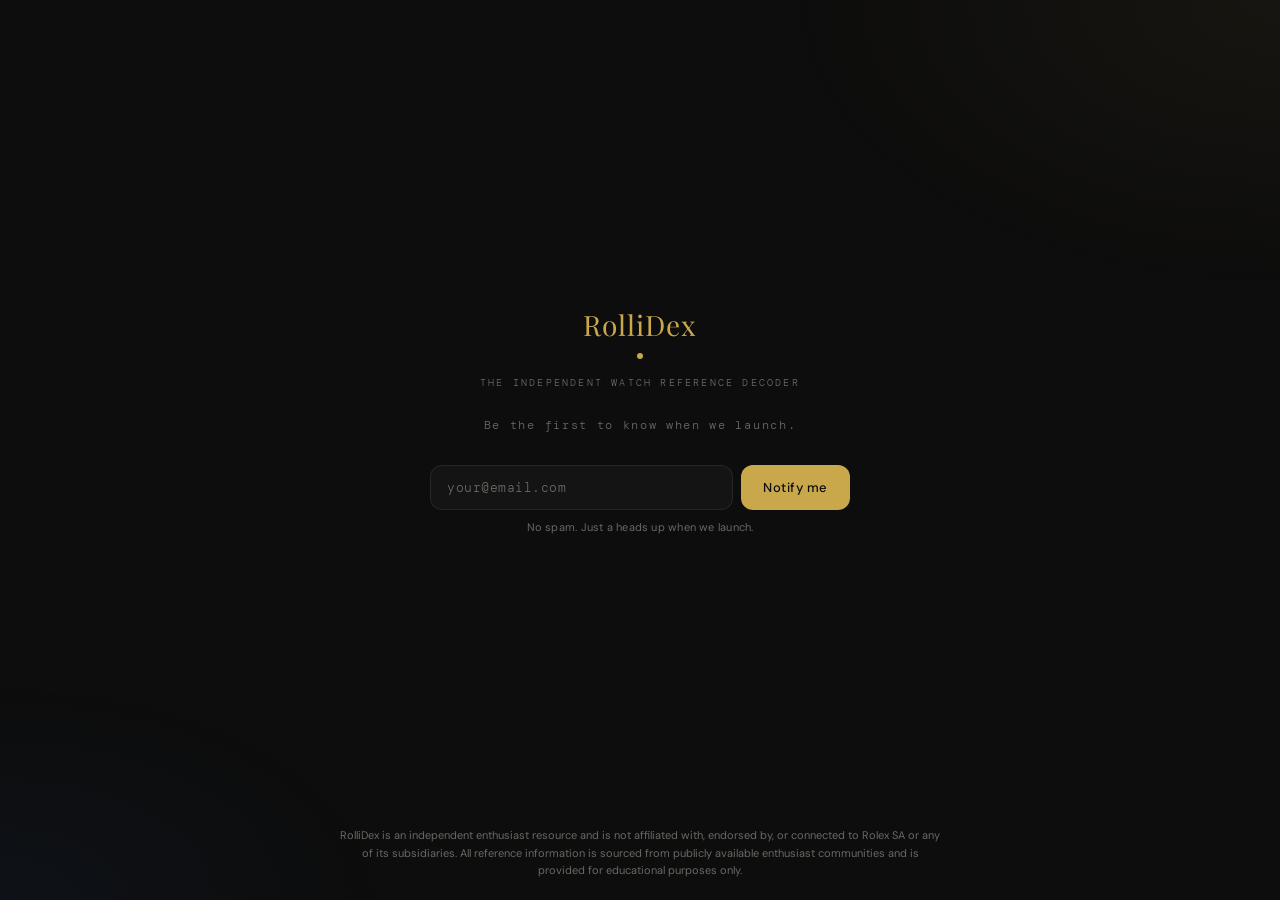
==== commit 57014ef7: "Coming soon — remove hero text, center email as focal point" ====
--- a/index.html
+++ b/index.html
@@ -110,45 +110,24 @@
       letter-spacing: 0.22em;
       text-transform: uppercase;
       color: var(--text-muted);
-      margin-bottom: 52px;
-    }
-
-    /* ── Hero text ── */
-    .hero-wrap {
-      margin-bottom: 44px;
-    }
-
-    .hero-heading {
-      font-family: var(--serif);
-      font-size: clamp(32px, 6vw, 52px);
-      font-weight: 400;
-      line-height: 1.2;
-      letter-spacing: -0.02em;
-      color: var(--text);
-      max-width: 14ch;
-      margin: 0 auto 20px;
-    }
-
-    .hero-heading em {
-      font-style: italic;
-      color: var(--gold);
-    }
-
-    .hero-body {
-      font-family: var(--sans);
-      font-size: 16px;
+      margin-bottom: 28px;
+    }
+
+    /* ── Context line ── */
+    .context-line {
+      font-family: var(--mono);
+      font-size: 12px;
       font-weight: 300;
-      line-height: 1.65;
-      color: var(--text-dim);
-      max-width: 40ch;
-      margin: 0 auto;
+      letter-spacing: 0.14em;
+      color: var(--text-muted);
+      margin-bottom: 0;
     }
 
     /* ── Email form ── */
     .form-wrap {
       width: 100%;
       max-width: 420px;
-      margin: 0 auto;
+      margin: 32px auto 0;
     }
 
     .email-row {
@@ -313,11 +292,8 @@
       <div class="tagline">The Independent Watch Reference Decoder</div>
     </div>
 
-    <!-- Hero -->
-    <div class="hero-wrap anim anim-3">
-      <h1 class="hero-heading">Something worth <em>decoding</em></h1>
-      <p class="hero-body">RolliDex is an independent tool for reading watch reference numbers. Every digit tells you something. We're almost ready.</p>
-    </div>
+    <!-- Context line -->
+    <p class="context-line anim anim-3">Be the first to know when we launch.</p>
 
     <!-- Email capture -->
     <div class="form-wrap anim anim-4">
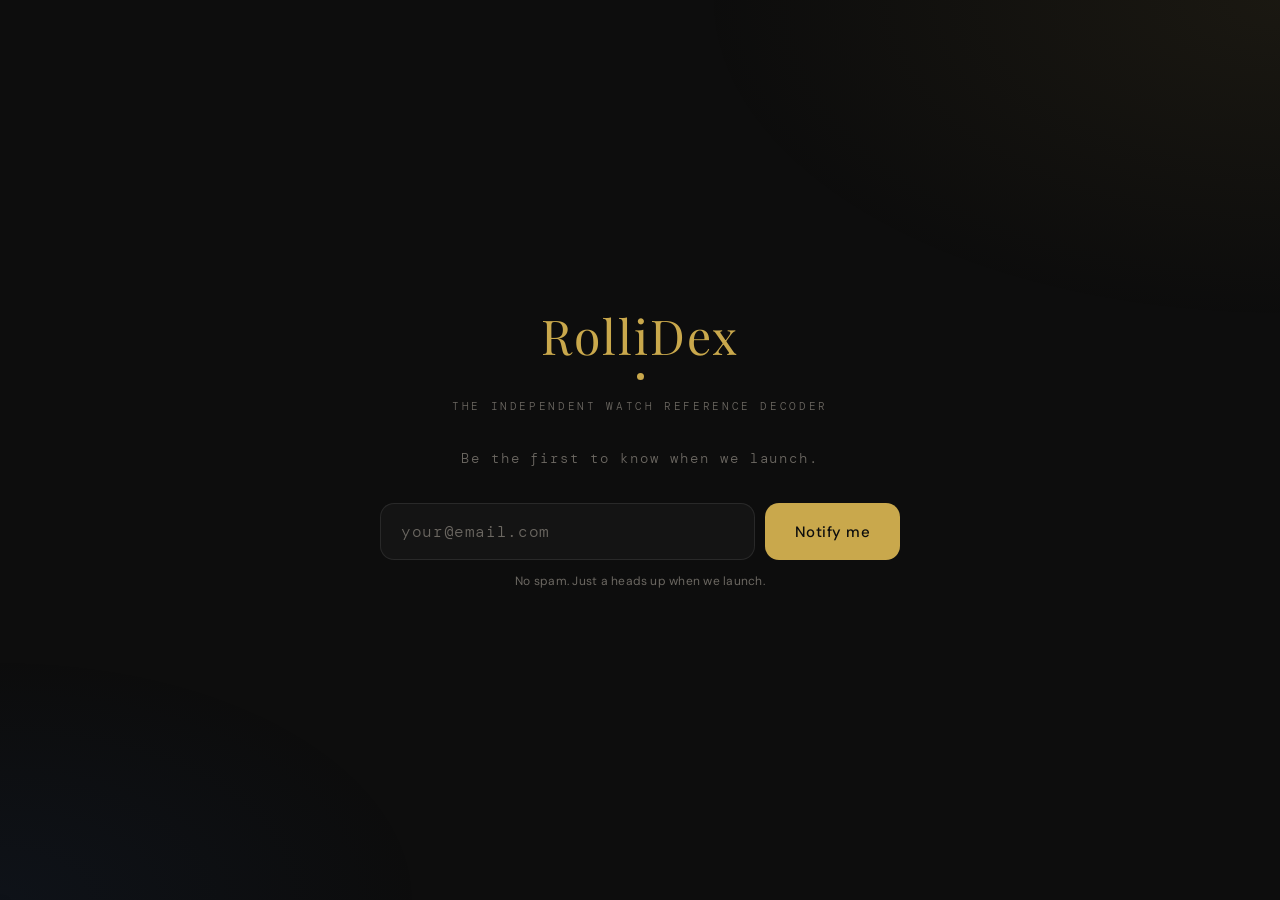
==== commit 8f2239c2: "Coming soon — remove footer, scale up content, improve mobile responsiveness" ====
--- a/index.html
+++ b/index.html
@@ -12,28 +12,31 @@
     *, *::before, *::after { box-sizing: border-box; margin: 0; padding: 0; }
 
     :root {
-      --gold:        #C9A84C;
-      --gold-soft:   rgba(201, 168, 76, 0.18);
-      --gold-glow:   rgba(201, 168, 76, 0.35);
-      --bg:          #0D0D0D;
-      --surface:     #141414;
-      --text:        #F0EDE8;
-      --text-dim:    #A89E92;
-      --text-muted:  #6C6862;
-      --hairline:    rgba(255,255,255,0.08);
-      --serif:       'Playfair Display', Georgia, serif;
-      --mono:        'DM Mono', 'Courier New', monospace;
-      --sans:        'DM Sans', system-ui, sans-serif;
-      --r-sm:        6px;
-      --r-md:        12px;
-    }
-
-    html, body {
+      --gold:       #C9A84C;
+      --gold-glow:  rgba(201, 168, 76, 0.35);
+      --bg:         #0D0D0D;
+      --surface:    #141414;
+      --text:       #F0EDE8;
+      --text-muted: #6C6862;
+      --hairline:   rgba(255,255,255,0.09);
+      --serif:      'Playfair Display', Georgia, serif;
+      --mono:       'DM Mono', 'Courier New', monospace;
+      --sans:       'DM Sans', system-ui, sans-serif;
+      --r-md:       14px;
+    }
+
+    html {
       height: 100%;
+    }
+
+    body {
+      min-height: 100%;
       background: var(--bg);
       color: var(--text);
       font-family: var(--sans);
-      overflow: hidden;
+      /* allow scroll on tiny screens, prevent sideways scroll */
+      overflow-x: hidden;
+      overflow-y: auto;
     }
 
     /* ── Background gradient veil ── */
@@ -42,13 +45,13 @@
       position: fixed;
       inset: 0;
       background:
-        radial-gradient(ellipse 60% 50% at 100% 0%, rgba(201,168,76,0.055) 0%, transparent 65%),
-        radial-gradient(ellipse 50% 40% at 0% 100%, rgba(30,80,160,0.07) 0%, transparent 60%);
+        radial-gradient(ellipse 70% 55% at 100% 0%,   rgba(201,168,76,0.07)  0%, transparent 65%),
+        radial-gradient(ellipse 55% 45% at 0%   100%, rgba(30,80,160,0.08)   0%, transparent 60%);
       pointer-events: none;
       z-index: 0;
     }
 
-    /* ── Main layout ── */
+    /* ── Main layout — true vertical center ── */
     .page {
       position: relative;
       z-index: 1;
@@ -57,82 +60,86 @@
       flex-direction: column;
       align-items: center;
       justify-content: center;
-      padding: 40px 24px 100px;
       text-align: center;
-    }
-
-    /* ── Fade-in animation ── */
+      /* generous horizontal padding, moderate vertical padding */
+      padding: clamp(40px, 8vh, 80px) clamp(20px, 6vw, 48px);
+    }
+
+    /* ── Fade-in animations ── */
     @keyframes fadeUp {
-      from { opacity: 0; transform: translateY(12px); }
+      from { opacity: 0; transform: translateY(14px); }
       to   { opacity: 1; transform: translateY(0);    }
     }
 
     .anim {
       opacity: 0;
-      animation: fadeUp 600ms ease forwards;
+      animation: fadeUp 650ms cubic-bezier(0.22, 1, 0.36, 1) forwards;
     }
     .anim-1 { animation-delay:   0ms; }
-    .anim-2 { animation-delay: 150ms; }
-    .anim-3 { animation-delay: 300ms; }
-    .anim-4 { animation-delay: 500ms; }
-
-    /* ── Brand ── */
+    .anim-2 { animation-delay: 160ms; }
+    .anim-3 { animation-delay: 320ms; }
+    .anim-4 { animation-delay: 520ms; }
+
+    /* ── Brand block ── */
+    .brand-block {
+      margin-bottom: clamp(24px, 4vh, 40px);
+    }
+
     .brand {
       font-family: var(--serif);
-      font-size: 28px;
+      font-size: clamp(32px, 5vw, 48px);
       font-weight: 400;
       letter-spacing: 0.04em;
       color: var(--gold);
-      margin-bottom: 10px;
+      margin-bottom: 14px;
+      line-height: 1;
     }
 
     /* ── Gold dot ── */
     @keyframes dotPulse {
-      0%, 100% { box-shadow: 0 0 0 0 var(--gold-glow); opacity: 1; }
-      50%       { box-shadow: 0 0 10px 4px var(--gold-glow); opacity: 0.75; }
+      0%, 100% { box-shadow: 0 0 0   0   var(--gold-glow); opacity: 1;    }
+      50%       { box-shadow: 0 0 12px 5px var(--gold-glow); opacity: 0.7; }
     }
 
     .dot {
-      width: 6px;
-      height: 6px;
+      width: 7px;
+      height: 7px;
       border-radius: 50%;
       background: var(--gold);
       display: inline-block;
-      margin: 0 auto 12px;
-      animation: dotPulse 2.8s ease-in-out infinite;
+      margin: 0 auto 14px;
+      animation: dotPulse 3s ease-in-out infinite;
     }
 
     /* ── Tagline ── */
     .tagline {
       font-family: var(--mono);
-      font-size: 10px;
+      font-size: clamp(9px, 1.4vw, 11px);
       font-weight: 300;
-      letter-spacing: 0.22em;
+      letter-spacing: 0.24em;
       text-transform: uppercase;
       color: var(--text-muted);
-      margin-bottom: 28px;
     }
 
     /* ── Context line ── */
     .context-line {
       font-family: var(--mono);
-      font-size: 12px;
+      font-size: clamp(12px, 1.8vw, 14px);
       font-weight: 300;
       letter-spacing: 0.14em;
       color: var(--text-muted);
-      margin-bottom: 0;
+      margin-bottom: clamp(24px, 4vh, 36px);
     }
 
     /* ── Email form ── */
     .form-wrap {
       width: 100%;
-      max-width: 420px;
-      margin: 32px auto 0;
+      max-width: 480px;
     }
 
     .email-row {
       display: flex;
-      gap: 8px;
+      gap: 10px;
       align-items: stretch;
     }
 
@@ -140,16 +147,18 @@
       flex: 1;
       min-width: 0;
       font-family: var(--mono);
-      font-size: 13px;
+      font-size: clamp(13px, 2vw, 16px);
       font-weight: 300;
       letter-spacing: 0.04em;
       background: var(--surface);
       border: 1px solid var(--hairline);
       border-radius: var(--r-md);
       color: var(--text);
-      padding: 13px 16px;
+      padding: clamp(14px, 2vh, 17px) 20px;
       outline: none;
       transition: border-color 250ms, box-shadow 250ms;
+      /* prevents zoom-in on iOS (font-size must be >= 16px or we handle it another way) */
+      font-size: max(16px, clamp(13px, 2vw, 16px));
     }
 
     .email-input::placeholder {
@@ -158,20 +167,20 @@
     }
 
     .email-input:focus {
-      border-color: color-mix(in oklab, var(--gold) 50%, transparent);
-      box-shadow: 0 0 0 3px rgba(201,168,76,0.1);
+      border-color: rgba(201,168,76,0.55);
+      box-shadow: 0 0 0 3px rgba(201,168,76,0.11);
     }
 
     .submit-btn {
       font-family: var(--sans);
-      font-size: 13px;
+      font-size: clamp(13px, 1.8vw, 15px);
       font-weight: 500;
-      letter-spacing: 0.04em;
+      letter-spacing: 0.03em;
       background: var(--gold);
       color: #0D0D0D;
       border: none;
       border-radius: var(--r-md);
-      padding: 13px 22px;
+      padding: clamp(14px, 2vh, 17px) clamp(22px, 3vw, 30px);
       cursor: pointer;
       white-space: nowrap;
       transition: background 200ms, opacity 200ms, transform 150ms;
@@ -187,23 +196,23 @@
     }
 
     .submit-btn:disabled {
-      opacity: 0.6;
+      opacity: 0.55;
       cursor: default;
     }
 
     .form-hint {
       font-family: var(--sans);
-      font-size: 11px;
+      font-size: 12px;
       color: var(--text-muted);
-      margin-top: 10px;
+      margin-top: 13px;
       letter-spacing: 0.02em;
     }
 
     .form-error {
       font-family: var(--sans);
       font-size: 12px;
-      color: rgba(220, 80, 60, 0.85);
-      margin-top: 8px;
+      color: rgba(220, 80, 60, 0.9);
+      margin-top: 9px;
       display: none;
     }
 
@@ -211,7 +220,7 @@
       display: block;
     }
 
-    /* ── Shake animation for invalid input ── */
+    /* ── Shake animation ── */
     @keyframes inputShake {
       0%,  100% { transform: translateX(0);   }
       20%        { transform: translateX(-8px); }
@@ -221,7 +230,7 @@
     }
 
     .shake {
-      animation: inputShake 400ms ease;
+      animation: inputShake 420ms ease;
     }
 
     /* ── Success state ── */
@@ -229,7 +238,7 @@
       display: none;
       flex-direction: column;
       align-items: center;
-      gap: 10px;
+      gap: 12px;
     }
 
     .success-state.show {
@@ -237,47 +246,68 @@
     }
 
     .success-check {
-      font-size: 24px;
+      font-size: 28px;
       color: var(--gold);
     }
 
     .success-text {
       font-family: var(--serif);
       font-style: italic;
-      font-size: 18px;
+      font-size: clamp(18px, 3vw, 22px);
       color: var(--gold);
       line-height: 1.4;
     }
 
-    /* ── Mobile: stack input + button ── */
-    @media (max-width: 420px) {
+    /* ── Mobile: stack input + button under ~500px ── */
+    @media (max-width: 500px) {
       .email-row {
         flex-direction: column;
+        gap: 10px;
       }
 
       .submit-btn {
-        padding: 13px 16px;
-      }
-    }
-
-    /* ── Footer disclaimer ── */
-    .footer {
-      position: fixed;
-      bottom: 0;
-      left: 0;
-      right: 0;
-      padding: 16px 24px 20px;
-      text-align: center;
-      z-index: 2;
-    }
-
-    .footer p {
-      font-family: var(--sans);
-      font-size: 11px;
-      line-height: 1.6;
-      color: var(--text-muted);
-      max-width: 600px;
-      margin: 0 auto;
+        width: 100%;
+        padding: 16px 20px;
+        font-size: 15px;
+      }
+
+      .email-input {
+        width: 100%;
+        padding: 16px 18px;
+      }
+    }
+
+    /* ── Very small screens (iPhone SE, old Androids) ── */
+    @media (max-height: 600px) {
+      .brand {
+        font-size: 26px;
+        margin-bottom: 10px;
+      }
+
+      .dot {
+        width: 6px;
+        height: 6px;
+        margin-bottom: 10px;
+      }
+
+      .tagline {
+        font-size: 9px;
+      }
+
+      .context-line {
+        margin-bottom: 18px;
+      }
+
+      .page {
+        padding: 24px 20px;
+      }
+    }
+
+    /* ── Large screens — give the form a touch more room ── */
+    @media (min-width: 900px) {
+      .form-wrap {
+        max-width: 520px;
+      }
     }
   </style>
 </head>
@@ -286,7 +316,7 @@
   <main class="page">
 
     <!-- Brand -->
-    <div class="anim anim-1">
+    <div class="brand-block anim anim-1">
       <div class="brand">RolliDex</div>
       <div class="dot"></div>
       <div class="tagline">The Independent Watch Reference Decoder</div>
@@ -306,6 +336,7 @@
             placeholder="your@email.com"
             autocomplete="email"
             spellcheck="false"
+            inputmode="email"
           >
           <button class="submit-btn" id="submitBtn" type="button">Notify me</button>
         </div>
@@ -321,17 +352,12 @@
 
   </main>
 
-  <!-- Footer disclaimer -->
-  <footer class="footer">
-    <p>RolliDex is an independent enthusiast resource and is not affiliated with, endorsed by, or connected to Rolex SA or any of its subsidiaries. All reference information is sourced from publicly available enthusiast communities and is provided for educational purposes only.</p>
-  </footer>
-
   <script>
     const SCRIPT_URL = "https://script.google.com/macros/s/AKfycbzuUazCdFPzCO2oBmnnH6W6SEFJnHz77QxGHFlxvRTwa5MUE4AjGriB-cvIvgXhn-U/exec";
 
-    const emailInput  = document.getElementById("emailInput");
-    const submitBtn   = document.getElementById("submitBtn");
-    const formError   = document.getElementById("formError");
+    const emailInput    = document.getElementById("emailInput");
+    const submitBtn     = document.getElementById("submitBtn");
+    const formError     = document.getElementById("formError");
     const formContainer = document.getElementById("formContainer");
     const successState  = document.getElementById("successState");
 
@@ -364,7 +390,7 @@
 
       if (!validateEmail(val)) {
         emailInput.classList.remove("shake");
-        void emailInput.offsetWidth; // reflow to re-trigger animation
+        void emailInput.offsetWidth;
         emailInput.classList.add("shake");
         emailInput.addEventListener("animationend", () => emailInput.classList.remove("shake"), { once: true });
         showError("Please enter a valid email address.");
@@ -384,9 +410,7 @@
           timestamp: new Date().toISOString()
         })
       })
-      .then(() => {
-        showSuccess();
-      })
+      .then(() => showSuccess())
       .catch(() => {
         submitBtn.disabled = false;
         submitBtn.textContent = "Notify me";
@@ -394,7 +418,6 @@
       });
     });
 
-    // Allow Enter key to submit
     emailInput.addEventListener("keydown", e => {
       if (e.key === "Enter") submitBtn.click();
     });
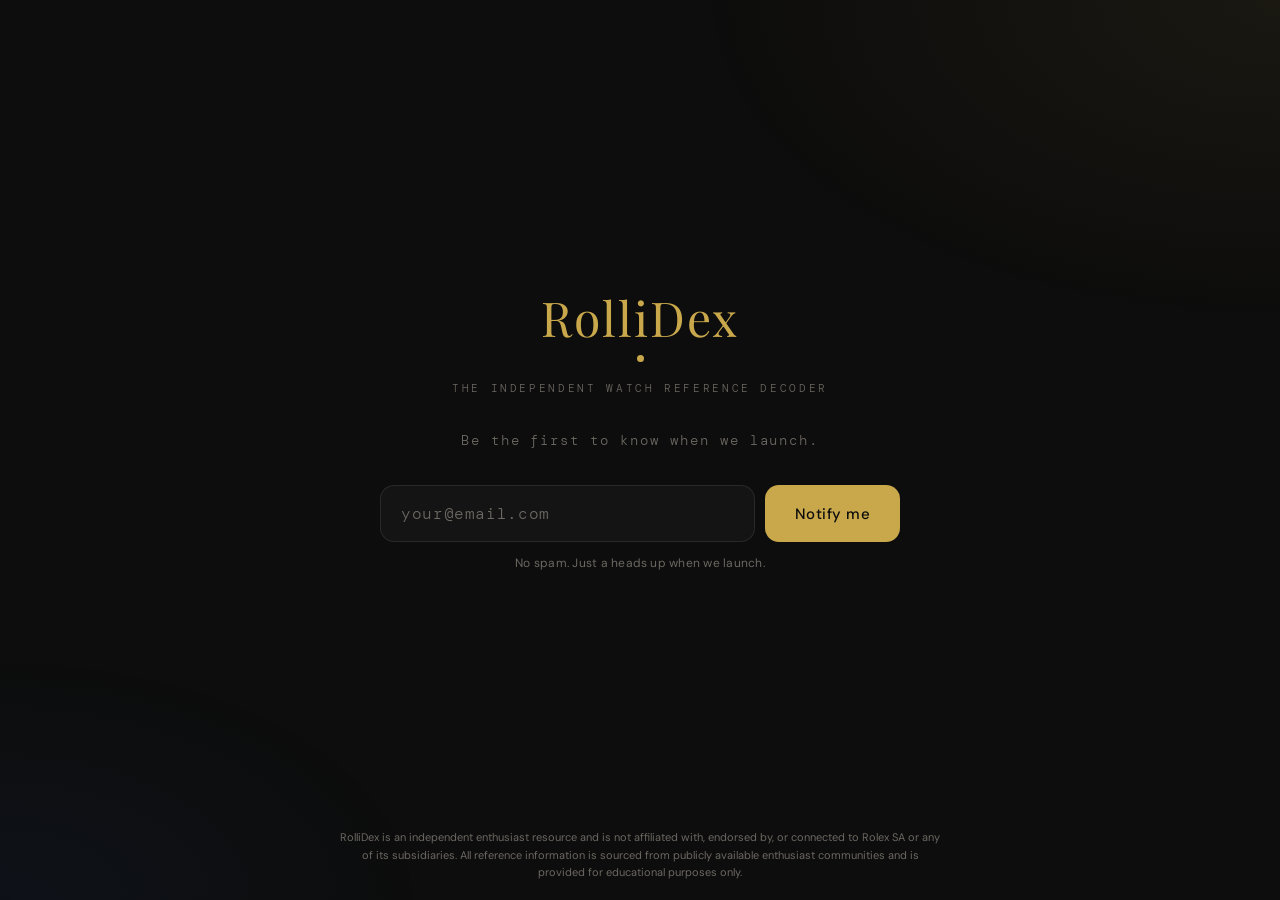
==== commit 9bee8582: "Restore legal disclaimer footer to coming soon page" ====
--- a/index.html
+++ b/index.html
@@ -61,8 +61,8 @@
       align-items: center;
       justify-content: center;
       text-align: center;
-      /* generous horizontal padding, moderate vertical padding */
-      padding: clamp(40px, 8vh, 80px) clamp(20px, 6vw, 48px);
+      /* generous horizontal padding, extra bottom padding to clear fixed footer */
+      padding: clamp(40px, 8vh, 80px) clamp(20px, 6vw, 48px) clamp(80px, 12vh, 110px);
     }
 
     /* ── Fade-in animations ── */
@@ -308,6 +308,26 @@
       .form-wrap {
         max-width: 520px;
       }
+    }
+
+    /* ── Footer disclaimer ── */
+    .footer {
+      position: fixed;
+      bottom: 0;
+      left: 0;
+      right: 0;
+      padding: 14px 24px 18px;
+      text-align: center;
+      z-index: 2;
+    }
+
+    .footer p {
+      font-family: var(--sans);
+      font-size: 11px;
+      line-height: 1.6;
+      color: var(--text-muted);
+      max-width: 600px;
+      margin: 0 auto;
     }
   </style>
 </head>
@@ -352,6 +372,11 @@
 
   </main>
 
+  <!-- Footer disclaimer -->
+  <footer class="footer">
+    <p>RolliDex is an independent enthusiast resource and is not affiliated with, endorsed by, or connected to Rolex SA or any of its subsidiaries. All reference information is sourced from publicly available enthusiast communities and is provided for educational purposes only.</p>
+  </footer>
+
   <script>
     const SCRIPT_URL = "https://script.google.com/macros/s/AKfycbzuUazCdFPzCO2oBmnnH6W6SEFJnHz77QxGHFlxvRTwa5MUE4AjGriB-cvIvgXhn-U/exec";
 
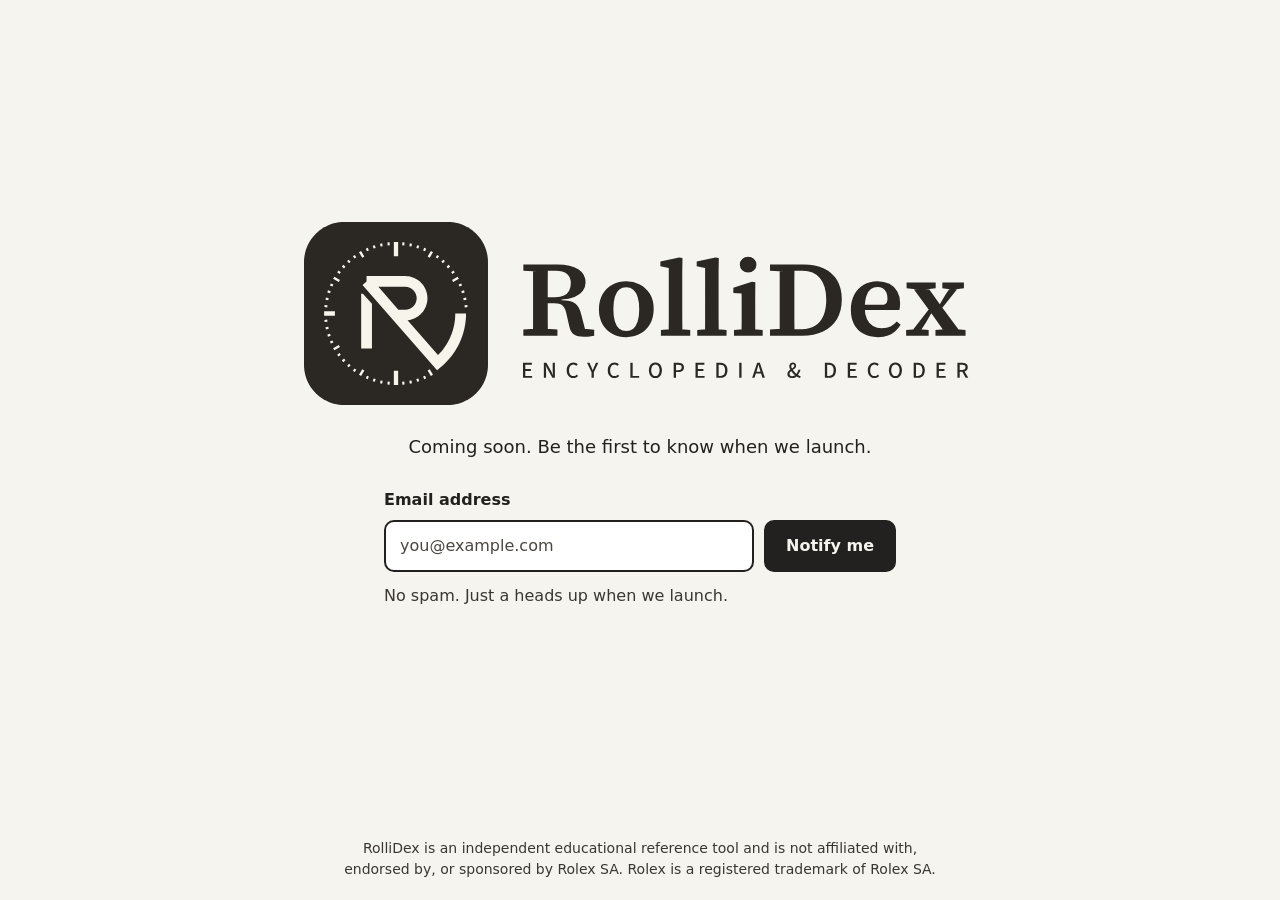
==== commit 1021c0db: "Show the RolliDex lockup on the coming-soon page Add the brand assets, root favicon, web manifest, a" ====
--- a/index.html
+++ b/index.html
@@ -3,422 +3,367 @@
 <head>
   <meta charset="UTF-8">
   <meta name="viewport" content="width=device-width, initial-scale=1.0">
-  <title>RolliDex — Coming Soon</title>
-  <meta name="description" content="RolliDex — The independent Rolex reference decoder. Every digit tells you something. Coming soon.">
-  <link rel="preconnect" href="https://fonts.googleapis.com">
-  <link rel="preconnect" href="https://fonts.gstatic.com" crossorigin>
-  <link href="https://fonts.googleapis.com/css2?family=Playfair+Display:ital,wght@0,400;0,500;1,400;1,500&family=DM+Mono:wght@300;400&family=DM+Sans:wght@300;400;500&display=swap" rel="stylesheet">
+  <title>RolliDex — Watch Encyclopedia &amp; Reference Decoder</title>
+  <meta name="description" content="RolliDex is a free watch encyclopedia and reference decoder. Every digit tells you something. Coming soon.">
+  <link rel="canonical" href="https://rollidex.com/">
+  <meta name="theme-color" content="#22211F">
+  <meta name="color-scheme" content="light">
+
+  <link rel="icon" href="/brand/favicon.svg" type="image/svg+xml">
+  <link rel="icon" href="/brand/favicon-32.png" type="image/png" sizes="32x32">
+  <link rel="icon" href="/brand/favicon-16.png" type="image/png" sizes="16x16">
+  <link rel="icon" href="/favicon.ico" sizes="16x16 32x32">
+  <link rel="apple-touch-icon" href="/brand/apple-touch-icon.png" sizes="180x180">
+  <link rel="manifest" href="/site.webmanifest">
+
+  <meta property="og:type" content="website">
+  <meta property="og:site_name" content="RolliDex">
+  <meta property="og:title" content="RolliDex — Watch Encyclopedia &amp; Reference Decoder">
+  <meta property="og:description" content="RolliDex is a free watch encyclopedia and reference decoder. Every digit tells you something. Coming soon.">
+  <meta property="og:url" content="https://rollidex.com/">
+  <meta property="og:image" content="https://rollidex.com/brand/og-image.png">
+  <meta property="og:image:secure_url" content="https://rollidex.com/brand/og-image.png">
+  <meta property="og:image:type" content="image/png">
+  <meta property="og:image:width" content="1200">
+  <meta property="og:image:height" content="630">
+  <meta property="og:image:alt" content="RolliDex logo: Encyclopedia &amp; Decoder">
+  <meta property="og:image" content="https://rollidex.com/brand/og-image-square.png">
+  <meta property="og:image:type" content="image/png">
+  <meta property="og:image:width" content="1200">
+  <meta property="og:image:height" content="1200">
+  <meta property="og:image:alt" content="RolliDex logo: Encyclopedia &amp; Decoder">
+
+  <meta name="twitter:card" content="summary_large_image">
+  <meta name="twitter:title" content="RolliDex — Watch Encyclopedia &amp; Reference Decoder">
+  <meta name="twitter:description" content="RolliDex is a free watch encyclopedia and reference decoder. Every digit tells you something. Coming soon.">
+  <meta name="twitter:image" content="https://rollidex.com/brand/og-image.png">
+  <meta name="twitter:image:alt" content="RolliDex logo: Encyclopedia &amp; Decoder">
+
+  <script type="application/ld+json">
+  {
+    "@context": "https://schema.org",
+    "@graph": [
+      {
+        "@type": "Organization",
+        "name": "RolliDex",
+        "url": "https://rollidex.com/",
+        "logo": "https://rollidex.com/brand/icon-512.png"
+      },
+      {
+        "@type": "WebSite",
+        "name": "RolliDex",
+        "url": "https://rollidex.com/",
+        "logo": "https://rollidex.com/brand/icon-512.png"
+      }
+    ]
+  }
+  </script>
+
   <style>
-    *, *::before, *::after { box-sizing: border-box; margin: 0; padding: 0; }
+    *, *::before, *::after { box-sizing: border-box; }
 
     :root {
-      --gold:       #C9A84C;
-      --gold-glow:  rgba(201, 168, 76, 0.35);
-      --bg:         #0D0D0D;
-      --surface:    #141414;
-      --text:       #F0EDE8;
-      --text-muted: #6C6862;
-      --hairline:   rgba(255,255,255,0.09);
-      --serif:      'Playfair Display', Georgia, serif;
-      --mono:       'DM Mono', 'Courier New', monospace;
-      --sans:       'DM Sans', system-ui, sans-serif;
-      --r-md:       14px;
-    }
-
-    html {
-      height: 100%;
-    }
+      color-scheme: light;
+      --paper: #F6F4EF;
+      --ink: #22211F;
+      --ink-soft: #3A3632;
+      --placeholder: #4A463F;
+      --danger: #7A1F1F;
+      --field: #FFFFFF;
+      --sans: system-ui, -apple-system, "Segoe UI", Roboto, "Helvetica Neue", Arial, sans-serif;
+    }
+
+    html { background: var(--paper); }
 
     body {
-      min-height: 100%;
-      background: var(--bg);
-      color: var(--text);
+      margin: 0;
+      min-height: 100vh;
+      min-height: 100dvh;
+      display: flex;
+      flex-direction: column;
+      background: var(--paper);
+      color: var(--ink);
       font-family: var(--sans);
-      /* allow scroll on tiny screens, prevent sideways scroll */
-      overflow-x: hidden;
-      overflow-y: auto;
-    }
-
-    /* ── Background gradient veil ── */
-    body::before {
-      content: "";
-      position: fixed;
-      inset: 0;
-      background:
-        radial-gradient(ellipse 70% 55% at 100% 0%,   rgba(201,168,76,0.07)  0%, transparent 65%),
-        radial-gradient(ellipse 55% 45% at 0%   100%, rgba(30,80,160,0.08)   0%, transparent 60%);
-      pointer-events: none;
-      z-index: 0;
-    }
-
-    /* ── Main layout — true vertical center ── */
+      font-size: 1rem;
+      line-height: 1.5;
+    }
+
     .page {
-      position: relative;
-      z-index: 1;
-      min-height: 100dvh;
+      flex: 1 0 auto;
       display: flex;
       flex-direction: column;
       align-items: center;
       justify-content: center;
+      width: 100%;
+      padding: 2.5rem 1.25rem 2rem;
       text-align: center;
-      /* generous horizontal padding, extra bottom padding to clear fixed footer */
-      padding: clamp(40px, 8vh, 80px) clamp(20px, 6vw, 48px) clamp(80px, 12vh, 110px);
-    }
-
-    /* ── Fade-in animations ── */
-    @keyframes fadeUp {
-      from { opacity: 0; transform: translateY(14px); }
-      to   { opacity: 1; transform: translateY(0);    }
-    }
-
-    .anim {
-      opacity: 0;
-      animation: fadeUp 650ms cubic-bezier(0.22, 1, 0.36, 1) forwards;
-    }
-    .anim-1 { animation-delay:   0ms; }
-    .anim-2 { animation-delay: 160ms; }
-    .anim-3 { animation-delay: 320ms; }
-    .anim-4 { animation-delay: 520ms; }
-
-    /* ── Brand block ── */
-    .brand-block {
-      margin-bottom: clamp(24px, 4vh, 40px);
-    }
-
-    .brand {
-      font-family: var(--serif);
-      font-size: clamp(32px, 5vw, 48px);
-      font-weight: 400;
-      letter-spacing: 0.04em;
-      color: var(--gold);
-      margin-bottom: 14px;
-      line-height: 1;
-    }
-
-    /* ── Gold dot ── */
-    @keyframes dotPulse {
-      0%, 100% { box-shadow: 0 0 0   0   var(--gold-glow); opacity: 1;    }
-      50%       { box-shadow: 0 0 12px 5px var(--gold-glow); opacity: 0.7; }
-    }
-
-    .dot {
-      width: 7px;
-      height: 7px;
-      border-radius: 50%;
-      background: var(--gold);
-      display: inline-block;
-      margin: 0 auto 14px;
-      animation: dotPulse 3s ease-in-out infinite;
-    }
-
-    /* ── Tagline ── */
-    .tagline {
-      font-family: var(--mono);
-      font-size: clamp(9px, 1.4vw, 11px);
-      font-weight: 300;
-      letter-spacing: 0.24em;
-      text-transform: uppercase;
-      color: var(--text-muted);
-    }
-
-    /* ── Context line ── */
-    .context-line {
-      font-family: var(--mono);
-      font-size: clamp(12px, 1.8vw, 14px);
-      font-weight: 300;
-      letter-spacing: 0.14em;
-      color: var(--text-muted);
-      margin-bottom: clamp(24px, 4vh, 36px);
-    }
-
-    /* ── Email form ── */
+    }
+
+    h1 {
+      width: min(42rem, 100%);
+      margin: 0 0 1.75rem;
+      font-family: Georgia, "Iowan Old Style", "Palatino Linotype", Palatino, serif;
+      font-size: clamp(2rem, 8vw, 3rem);
+      font-weight: 500;
+      line-height: 1.1;
+      letter-spacing: 0.01em;
+      color: var(--ink);
+    }
+
+    .logo {
+      display: block;
+      width: 100%;
+      height: auto;
+    }
+
+    .context {
+      width: min(36rem, 100%);
+      margin: 0 0 1.75rem;
+      font-size: 1.125rem;
+      line-height: 1.5;
+      text-wrap: balance;
+    }
+
     .form-wrap {
-      width: 100%;
-      max-width: 480px;
+      width: min(32rem, 100%);
+      text-align: left;
+    }
+
+    .email-label {
+      display: block;
+      margin: 0 0 0.5rem;
+      font-size: 1rem;
+      font-weight: 600;
+      line-height: 1.5;
     }
 
     .email-row {
       display: flex;
-      gap: 10px;
+      gap: 0.625rem;
       align-items: stretch;
     }
 
     .email-input {
-      flex: 1;
+      flex: 1 1 auto;
+      width: 100%;
       min-width: 0;
-      font-family: var(--mono);
-      font-size: clamp(13px, 2vw, 16px);
-      font-weight: 300;
-      letter-spacing: 0.04em;
-      background: var(--surface);
-      border: 1px solid var(--hairline);
-      border-radius: var(--r-md);
-      color: var(--text);
-      padding: clamp(14px, 2vh, 17px) 20px;
-      outline: none;
-      transition: border-color 250ms, box-shadow 250ms;
-      /* prevents zoom-in on iOS (font-size must be >= 16px or we handle it another way) */
-      font-size: max(16px, clamp(13px, 2vw, 16px));
+      min-height: 3rem;
+      padding: 0.75rem 0.875rem;
+      font: inherit;
+      color: var(--ink);
+      background: var(--field);
+      border: 2px solid var(--ink);
+      border-radius: 0.625rem;
     }
 
     .email-input::placeholder {
-      color: var(--text-muted);
-      font-weight: 300;
-    }
-
-    .email-input:focus {
-      border-color: rgba(201,168,76,0.55);
-      box-shadow: 0 0 0 3px rgba(201,168,76,0.11);
+      color: var(--placeholder);
+      opacity: 1;
+    }
+
+    .email-input:-webkit-autofill {
+      -webkit-text-fill-color: var(--ink);
+      box-shadow: 0 0 0 1000px var(--field) inset;
     }
 
     .submit-btn {
-      font-family: var(--sans);
-      font-size: clamp(13px, 1.8vw, 15px);
-      font-weight: 500;
-      letter-spacing: 0.03em;
-      background: var(--gold);
-      color: #0D0D0D;
-      border: none;
-      border-radius: var(--r-md);
-      padding: clamp(14px, 2vh, 17px) clamp(22px, 3vw, 30px);
+      flex: 0 0 auto;
+      min-height: 3rem;
+      min-width: 7.5rem;
+      padding: 0.75rem 1.25rem;
+      font: inherit;
+      font-weight: 600;
+      color: var(--paper);
+      background: var(--ink);
+      border: 2px solid var(--ink);
+      border-radius: 0.625rem;
       cursor: pointer;
-      white-space: nowrap;
-      transition: background 200ms, opacity 200ms, transform 150ms;
-      flex-shrink: 0;
     }
 
     .submit-btn:hover:not(:disabled) {
-      background: #d9b85c;
-    }
-
-    .submit-btn:active:not(:disabled) {
-      transform: scale(0.97);
+      background: #3A3834;
+      border-color: #3A3834;
     }
 
     .submit-btn:disabled {
-      opacity: 0.55;
+      background: var(--placeholder);
+      border-color: var(--placeholder);
+      color: var(--paper);
       cursor: default;
     }
 
+    :focus-visible {
+      outline: 3px solid var(--ink);
+      outline-offset: 3px;
+    }
+
     .form-hint {
-      font-family: var(--sans);
-      font-size: 12px;
-      color: var(--text-muted);
-      margin-top: 13px;
-      letter-spacing: 0.02em;
+      margin: 0.75rem 0 0;
+      font-size: 1rem;
+      line-height: 1.5;
+      color: var(--ink-soft);
     }
 
     .form-error {
-      font-family: var(--sans);
-      font-size: 12px;
-      color: rgba(220, 80, 60, 0.9);
-      margin-top: 9px;
-      display: none;
-    }
-
-    .form-error.show {
-      display: block;
-    }
-
-    /* ── Shake animation ── */
+      margin: 0.5rem 0 0;
+      font-size: 1rem;
+      line-height: 1.5;
+      color: var(--danger);
+    }
+
+    .form-error:empty { display: none; }
+
+    .success-state {
+      margin: 0;
+      text-align: center;
+      font-size: 1.125rem;
+      line-height: 1.5;
+      color: var(--ink);
+    }
+
+    .footer {
+      flex: 0 0 auto;
+      padding: 1rem 1.25rem 1.25rem;
+      text-align: center;
+    }
+
+    .footer p {
+      max-width: 40rem;
+      margin: 0 auto;
+      font-size: 0.875rem;
+      line-height: 1.5;
+      color: var(--ink-soft);
+      text-wrap: balance;
+    }
+
     @keyframes inputShake {
-      0%,  100% { transform: translateX(0);   }
-      20%        { transform: translateX(-8px); }
-      40%        { transform: translateX(8px);  }
-      60%        { transform: translateX(-6px); }
-      80%        { transform: translateX(6px);  }
-    }
-
-    .shake {
-      animation: inputShake 420ms ease;
-    }
-
-    /* ── Success state ── */
-    .success-state {
-      display: none;
-      flex-direction: column;
-      align-items: center;
-      gap: 12px;
-    }
-
-    .success-state.show {
-      display: flex;
-    }
-
-    .success-check {
-      font-size: 28px;
-      color: var(--gold);
-    }
-
-    .success-text {
-      font-family: var(--serif);
-      font-style: italic;
-      font-size: clamp(18px, 3vw, 22px);
-      color: var(--gold);
-      line-height: 1.4;
-    }
-
-    /* ── Mobile: stack input + button under ~500px ── */
-    @media (max-width: 500px) {
-      .email-row {
-        flex-direction: column;
-        gap: 10px;
+      0%, 100% { transform: translateX(0); }
+      20% { transform: translateX(-6px); }
+      40% { transform: translateX(6px); }
+      60% { transform: translateX(-4px); }
+      80% { transform: translateX(4px); }
+    }
+
+    .shake { animation: inputShake 420ms ease; }
+
+    @media (max-width: 36rem) {
+      .email-row { flex-direction: column; }
+      .submit-btn { width: 100%; }
+    }
+
+    @media (prefers-reduced-motion: reduce) {
+      .shake { animation: none; }
+    }
+
+    @media (forced-colors: active) {
+      .email-input,
+      .submit-btn {
+        border: 2px solid CanvasText;
       }
-
-      .submit-btn {
-        width: 100%;
-        padding: 16px 20px;
-        font-size: 15px;
-      }
-
-      .email-input {
-        width: 100%;
-        padding: 16px 18px;
-      }
-    }
-
-    /* ── Very small screens (iPhone SE, old Androids) ── */
-    @media (max-height: 600px) {
-      .brand {
-        font-size: 26px;
-        margin-bottom: 10px;
-      }
-
-      .dot {
-        width: 6px;
-        height: 6px;
-        margin-bottom: 10px;
-      }
-
-      .tagline {
-        font-size: 9px;
-      }
-
-      .context-line {
-        margin-bottom: 18px;
-      }
-
-      .page {
-        padding: 24px 20px;
-      }
-    }
-
-    /* ── Large screens — give the form a touch more room ── */
-    @media (min-width: 900px) {
-      .form-wrap {
-        max-width: 520px;
-      }
-    }
-
-    /* ── Footer disclaimer ── */
-    .footer {
-      position: fixed;
-      bottom: 0;
-      left: 0;
-      right: 0;
-      padding: 14px 24px 18px;
-      text-align: center;
-      z-index: 2;
-    }
-
-    .footer p {
-      font-family: var(--sans);
-      font-size: 11px;
-      line-height: 1.6;
-      color: var(--text-muted);
-      max-width: 600px;
-      margin: 0 auto;
     }
   </style>
 </head>
 <body>
 
   <main class="page">
-
-    <!-- Brand -->
-    <div class="brand-block anim anim-1">
-      <div class="brand">RolliDex</div>
-      <div class="dot"></div>
-      <div class="tagline">The Independent Watch Reference Decoder</div>
-    </div>
-
-    <!-- Context line -->
-    <p class="context-line anim anim-3">Be the first to know when we launch.</p>
-
-    <!-- Email capture -->
-    <div class="form-wrap anim anim-4">
+    <h1><img class="logo" src="/brand/lockup-horizontal.svg" width="1870" height="512" alt="RolliDex"></h1>
+
+    <p class="context">Coming soon. Be the first to know when we launch.</p>
+
+    <form id="notifyForm" class="form-wrap" novalidate>
       <div id="formContainer">
+        <label class="email-label" for="emailInput">Email address</label>
         <div class="email-row">
           <input
             class="email-input"
             id="emailInput"
+            name="email"
             type="email"
-            placeholder="your@email.com"
+            placeholder="you@example.com"
             autocomplete="email"
+            autocapitalize="none"
             spellcheck="false"
             inputmode="email"
+            aria-describedby="formHint"
+            aria-invalid="false"
+            required
           >
-          <button class="submit-btn" id="submitBtn" type="button">Notify me</button>
+          <button class="submit-btn" id="submitBtn" type="submit">Notify me</button>
         </div>
-        <p class="form-hint">No spam. Just a heads up when we launch.</p>
-        <p class="form-error" id="formError"></p>
+        <p class="form-hint" id="formHint">No spam. Just a heads up when we launch.</p>
+        <p class="form-error" id="formError" role="alert"></p>
       </div>
 
-      <div class="success-state" id="successState">
-        <div class="success-check">✓</div>
-        <div class="success-text">You're on the list. We'll be in touch.</div>
-      </div>
-    </div>
-
+      <p class="success-state" id="successState" role="status" tabindex="-1" hidden>You're on the list. We'll be in touch.</p>
+
+      <noscript>
+        <p class="form-hint">JavaScript is turned off, so this form cannot send your email address.</p>
+      </noscript>
+    </form>
   </main>
 
-  <!-- Footer disclaimer -->
   <footer class="footer">
-    <p>RolliDex is an independent enthusiast resource and is not affiliated with, endorsed by, or connected to Rolex SA or any of its subsidiaries. All reference information is sourced from publicly available enthusiast communities and is provided for educational purposes only.</p>
+    <p>RolliDex is an independent educational reference tool and is not affiliated with, endorsed by, or sponsored by Rolex SA. Rolex is a registered trademark of Rolex SA.</p>
   </footer>
 
   <script>
     const SCRIPT_URL = "https://script.google.com/macros/s/AKfycbzuUazCdFPzCO2oBmnnH6W6SEFJnHz77QxGHFlxvRTwa5MUE4AjGriB-cvIvgXhn-U/exec";
 
-    const emailInput    = document.getElementById("emailInput");
-    const submitBtn     = document.getElementById("submitBtn");
-    const formError     = document.getElementById("formError");
+    const form = document.getElementById("notifyForm");
+    const emailInput = document.getElementById("emailInput");
+    const submitBtn = document.getElementById("submitBtn");
+    const formError = document.getElementById("formError");
     const formContainer = document.getElementById("formContainer");
-    const successState  = document.getElementById("successState");
+    const successState = document.getElementById("successState");
 
     function showError(msg) {
       formError.textContent = msg;
-      formError.classList.add("show");
+      emailInput.setAttribute("aria-invalid", "true");
+      emailInput.setAttribute("aria-describedby", "formHint formError");
     }
 
     function clearError() {
       formError.textContent = "";
-      formError.classList.remove("show");
+      emailInput.setAttribute("aria-invalid", "false");
+      emailInput.setAttribute("aria-describedby", "formHint");
     }
 
     function showSuccess() {
-      formContainer.style.transition = "opacity 350ms ease";
-      formContainer.style.opacity = "0";
-      setTimeout(() => {
-        formContainer.style.display = "none";
-        successState.classList.add("show");
-      }, 350);
+      formContainer.hidden = true;
+      successState.hidden = false;
+      successState.focus();
     }
 
     function validateEmail(val) {
       return /^[^\s@]+@[^\s@]+\.[^\s@]+$/.test(val.trim());
     }
 
-    submitBtn.addEventListener("click", () => {
+    form.addEventListener("submit", (event) => {
+      event.preventDefault();
       const val = emailInput.value.trim();
       clearError();
+
+      if (!val) {
+        emailInput.classList.remove("shake");
+        void emailInput.offsetWidth;
+        emailInput.classList.add("shake");
+        emailInput.addEventListener("animationend", () => {
+          emailInput.classList.remove("shake");
+        }, { once: true });
+        showError("Please enter your email address.");
+        emailInput.focus();
+        return;
+      }
 
       if (!validateEmail(val)) {
         emailInput.classList.remove("shake");
         void emailInput.offsetWidth;
         emailInput.classList.add("shake");
-        emailInput.addEventListener("animationend", () => emailInput.classList.remove("shake"), { once: true });
+        emailInput.addEventListener("animationend", () => {
+          emailInput.classList.remove("shake");
+        }, { once: true });
         showError("Please enter a valid email address.");
+        emailInput.focus();
         return;
       }
 
@@ -442,10 +387,6 @@
         showError("Something went wrong — try again in a moment.");
       });
     });
-
-    emailInput.addEventListener("keydown", e => {
-      if (e.key === "Enter") submitBtn.click();
-    });
   </script>
 
 </body>
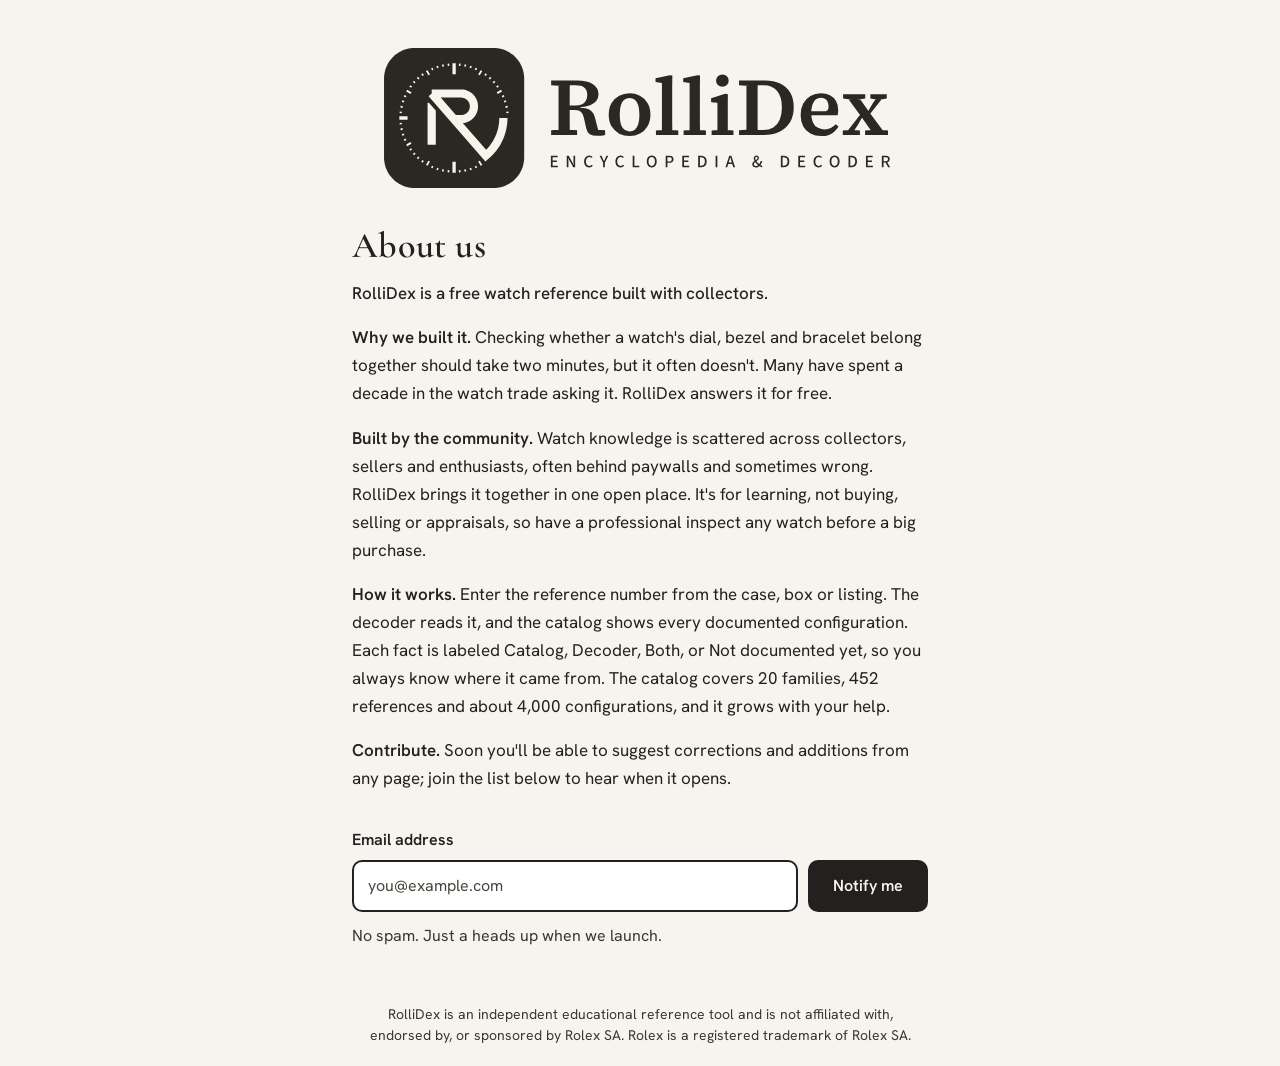
==== commit 617abb62: "Coming-soon page: About text with email signup below" ====
--- a/index.html
+++ b/index.html
@@ -60,6 +60,51 @@
   </script>
 
   <style>
+    @font-face {
+      font-family: "Cormorant Garamond";
+      font-style: normal;
+      font-weight: 600;
+      font-display: swap;
+      src: url("/fonts/cormorant-garamond-latin-600-normal.woff2") format("woff2");
+      unicode-range: U+0000-00FF, U+0131, U+0152-0153, U+02BB-02BC, U+02C6, U+02DA, U+02DC, U+0304, U+0308, U+0329, U+2000-206F, U+20AC, U+2122, U+2191, U+2193, U+2212, U+2215, U+FEFF, U+FFFD;
+    }
+
+    @font-face {
+      font-family: "Cormorant Garamond";
+      font-style: normal;
+      font-weight: 700;
+      font-display: swap;
+      src: url("/fonts/cormorant-garamond-latin-700-normal.woff2") format("woff2");
+      unicode-range: U+0000-00FF, U+0131, U+0152-0153, U+02BB-02BC, U+02C6, U+02DA, U+02DC, U+0304, U+0308, U+0329, U+2000-206F, U+20AC, U+2122, U+2191, U+2193, U+2212, U+2215, U+FEFF, U+FFFD;
+    }
+
+    @font-face {
+      font-family: "Hanken Grotesk";
+      font-style: normal;
+      font-weight: 400;
+      font-display: swap;
+      src: url("/fonts/hanken-grotesk-latin-400-normal.woff2") format("woff2");
+      unicode-range: U+0000-00FF, U+0131, U+0152-0153, U+02BB-02BC, U+02C6, U+02DA, U+02DC, U+0304, U+0308, U+0329, U+2000-206F, U+20AC, U+2122, U+2191, U+2193, U+2212, U+2215, U+FEFF, U+FFFD;
+    }
+
+    @font-face {
+      font-family: "Hanken Grotesk";
+      font-style: normal;
+      font-weight: 500;
+      font-display: swap;
+      src: url("/fonts/hanken-grotesk-latin-500-normal.woff2") format("woff2");
+      unicode-range: U+0000-00FF, U+0131, U+0152-0153, U+02BB-02BC, U+02C6, U+02DA, U+02DC, U+0304, U+0308, U+0329, U+2000-206F, U+20AC, U+2122, U+2191, U+2193, U+2212, U+2215, U+FEFF, U+FFFD;
+    }
+
+    @font-face {
+      font-family: "Hanken Grotesk";
+      font-style: normal;
+      font-weight: 600;
+      font-display: swap;
+      src: url("/fonts/hanken-grotesk-latin-600-normal.woff2") format("woff2");
+      unicode-range: U+0000-00FF, U+0131, U+0152-0153, U+02BB-02BC, U+02C6, U+02DA, U+02DC, U+0304, U+0308, U+0329, U+2000-206F, U+20AC, U+2122, U+2191, U+2193, U+2212, U+2215, U+FEFF, U+FFFD;
+    }
+
     *, *::before, *::after { box-sizing: border-box; }
 
     :root {
@@ -70,7 +115,8 @@
       --placeholder: #4A463F;
       --danger: #7A1F1F;
       --field: #FFFFFF;
-      --sans: system-ui, -apple-system, "Segoe UI", Roboto, "Helvetica Neue", Arial, sans-serif;
+      --serif: "Cormorant Garamond", Georgia, "Iowan Old Style", "Palatino Linotype", Palatino, serif;
+      --sans: "Hanken Grotesk", system-ui, -apple-system, "Segoe UI", Roboto, "Helvetica Neue", Arial, sans-serif;
     }
 
     html { background: var(--paper); }
@@ -88,23 +134,43 @@
       line-height: 1.5;
     }
 
+    .skip-link {
+      position: absolute;
+      left: 1.25rem;
+      top: 0.5rem;
+      z-index: 100;
+      padding: 0.625rem 0.875rem;
+      min-height: 2.75rem;
+      background: var(--field);
+      color: var(--ink);
+      border: 2px solid var(--ink);
+      border-radius: 0.625rem;
+      font-size: 1rem;
+      font-weight: 600;
+      text-decoration: none;
+      transform: translateY(-200%);
+    }
+
+    .skip-link:focus {
+      transform: translateY(0);
+    }
+
     .page {
       flex: 1 0 auto;
       display: flex;
       flex-direction: column;
       align-items: center;
-      justify-content: center;
       width: 100%;
-      padding: 2.5rem 1.25rem 2rem;
+      padding: 3rem 1.25rem 2.5rem;
       text-align: center;
     }
 
     h1 {
-      width: min(42rem, 100%);
-      margin: 0 0 1.75rem;
-      font-family: Georgia, "Iowan Old Style", "Palatino Linotype", Palatino, serif;
+      width: min(32rem, 100%);
+      margin: 0 0 2.25rem;
+      font-family: var(--serif);
       font-size: clamp(2rem, 8vw, 3rem);
-      font-weight: 500;
+      font-weight: 600;
       line-height: 1.1;
       letter-spacing: 0.01em;
       color: var(--ink);
@@ -116,16 +182,44 @@
       height: auto;
     }
 
-    .context {
+    .about {
       width: min(36rem, 100%);
-      margin: 0 0 1.75rem;
+      margin: 0 0 2.25rem;
+      text-align: left;
+    }
+
+    .about h2 {
+      margin: 0 0 0.75rem;
+      font-family: var(--serif);
+      font-size: clamp(1.75rem, 5vw, 2.25rem);
+      font-weight: 600;
+      line-height: 1.2;
+      letter-spacing: 0.01em;
+      color: var(--ink);
+    }
+
+    .lede {
+      margin: 0 0 1.25rem;
       font-size: 1.125rem;
-      line-height: 1.5;
-      text-wrap: balance;
+      font-weight: 500;
+      line-height: 1.5;
+    }
+
+    .about p {
+      margin: 0 0 1rem;
+      font-size: 1.0625rem;
+      line-height: 1.65;
+      color: var(--ink);
+    }
+
+    .about p:last-child { margin-bottom: 0; }
+
+    .about p strong {
+      font-weight: 600;
     }
 
     .form-wrap {
-      width: min(32rem, 100%);
+      width: min(36rem, 100%);
       text-align: left;
     }
 
@@ -253,11 +347,13 @@
 
     @media (prefers-reduced-motion: reduce) {
       .shake { animation: none; }
+      .skip-link { transition: none; }
     }
 
     @media (forced-colors: active) {
       .email-input,
-      .submit-btn {
+      .submit-btn,
+      .skip-link {
         border: 2px solid CanvasText;
       }
     }
@@ -265,10 +361,19 @@
 </head>
 <body>
 
-  <main class="page">
+  <a class="skip-link" href="#notifyForm">Skip to email signup</a>
+
+  <main class="page" id="main">
     <h1><img class="logo" src="/brand/lockup-horizontal.svg" width="1870" height="512" alt="RolliDex"></h1>
 
-    <p class="context">Coming soon. Be the first to know when we launch.</p>
+    <article class="about" aria-labelledby="aboutHeading">
+      <h2 id="aboutHeading">About us</h2>
+      <p class="lede">RolliDex is a free watch reference built with collectors.</p>
+      <p><strong>Why we built it.</strong> Checking whether a watch's dial, bezel and bracelet belong together should take two minutes, but it often doesn't. Many have spent a decade in the watch trade asking it. RolliDex answers it for free.</p>
+      <p><strong>Built by the community.</strong> Watch knowledge is scattered across collectors, sellers and enthusiasts, often behind paywalls and sometimes wrong. RolliDex brings it together in one open place. It's for learning, not buying, selling or appraisals, so have a professional inspect any watch before a big purchase.</p>
+      <p><strong>How it works.</strong> Enter the reference number from the case, box or listing. The decoder reads it, and the catalog shows every documented configuration. Each fact is labeled Catalog, Decoder, Both, or Not documented yet, so you always know where it came from. The catalog covers 20 families, 452 references and about 4,000 configurations, and it grows with your help.</p>
+      <p><strong>Contribute.</strong> Soon you'll be able to suggest corrections and additions from any page; join the list below to hear when it opens.</p>
+    </article>
 
     <form id="notifyForm" class="form-wrap" novalidate>
       <div id="formContainer">
